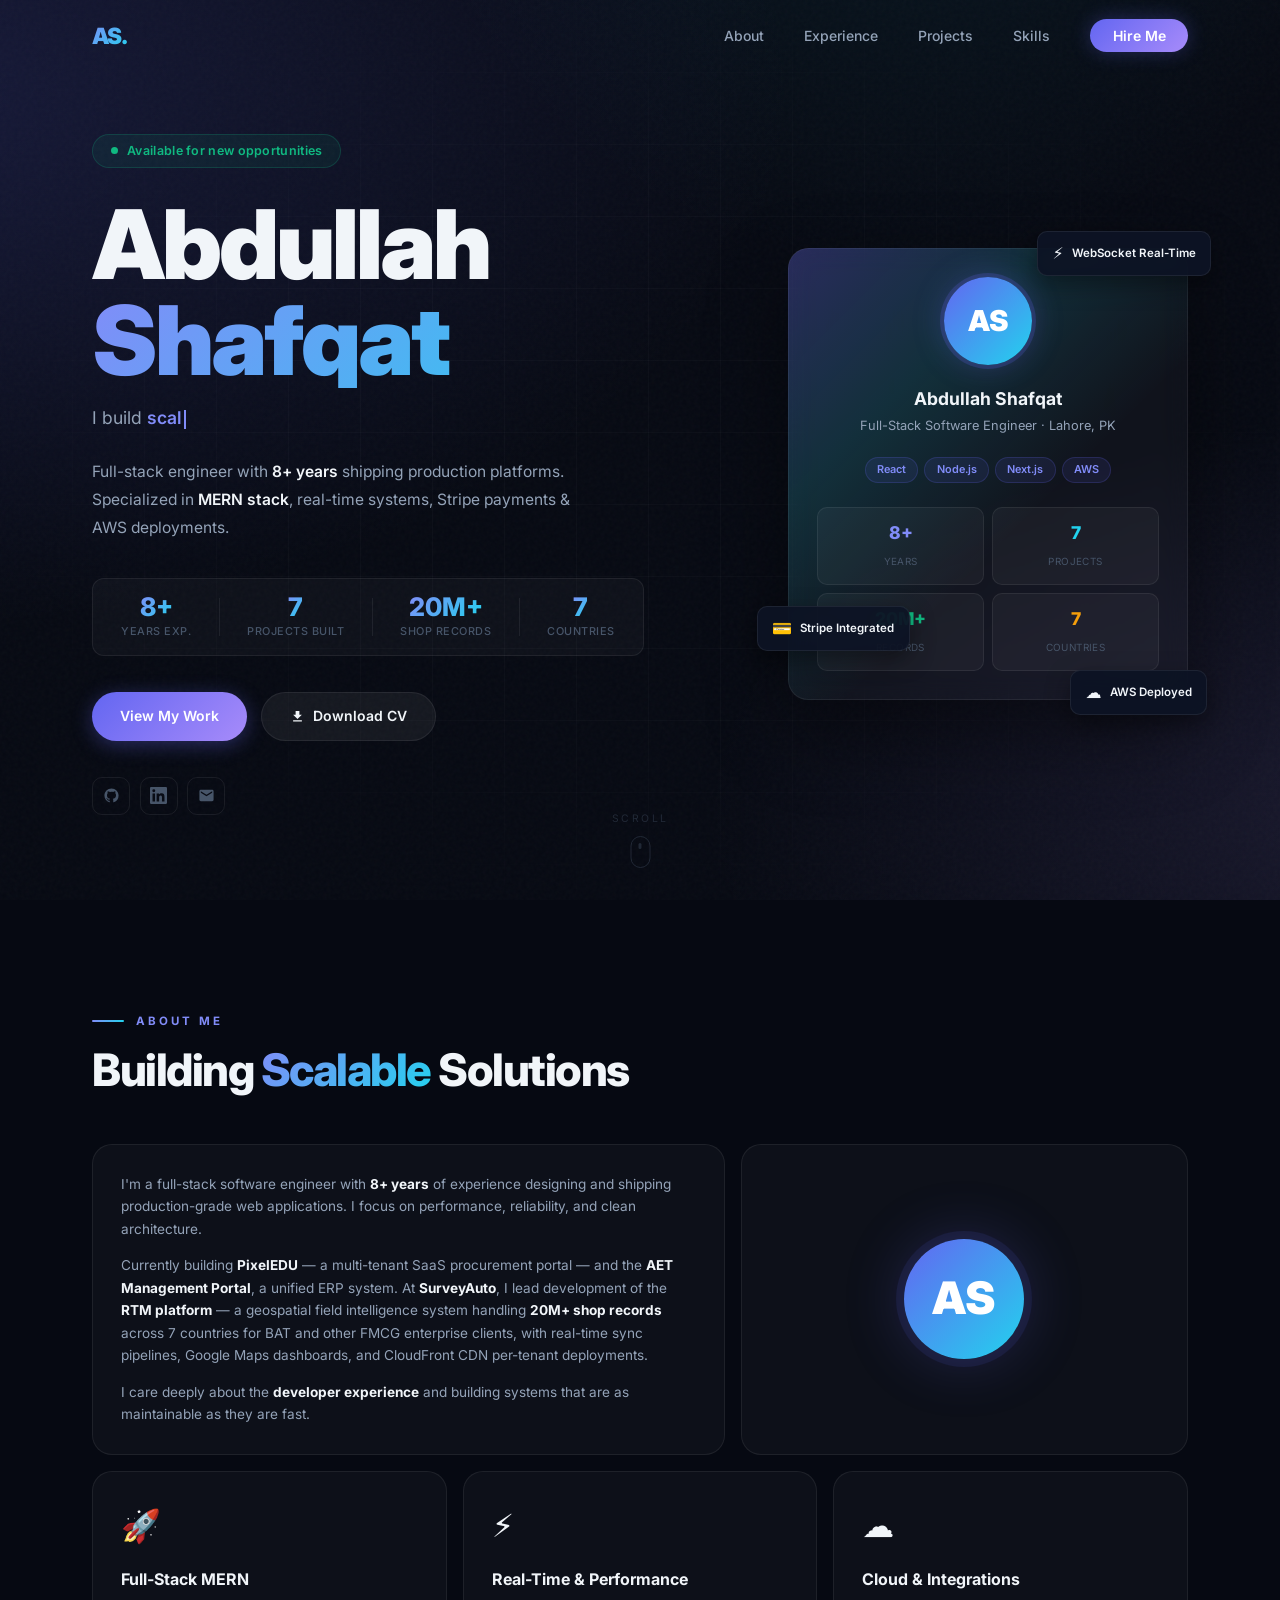
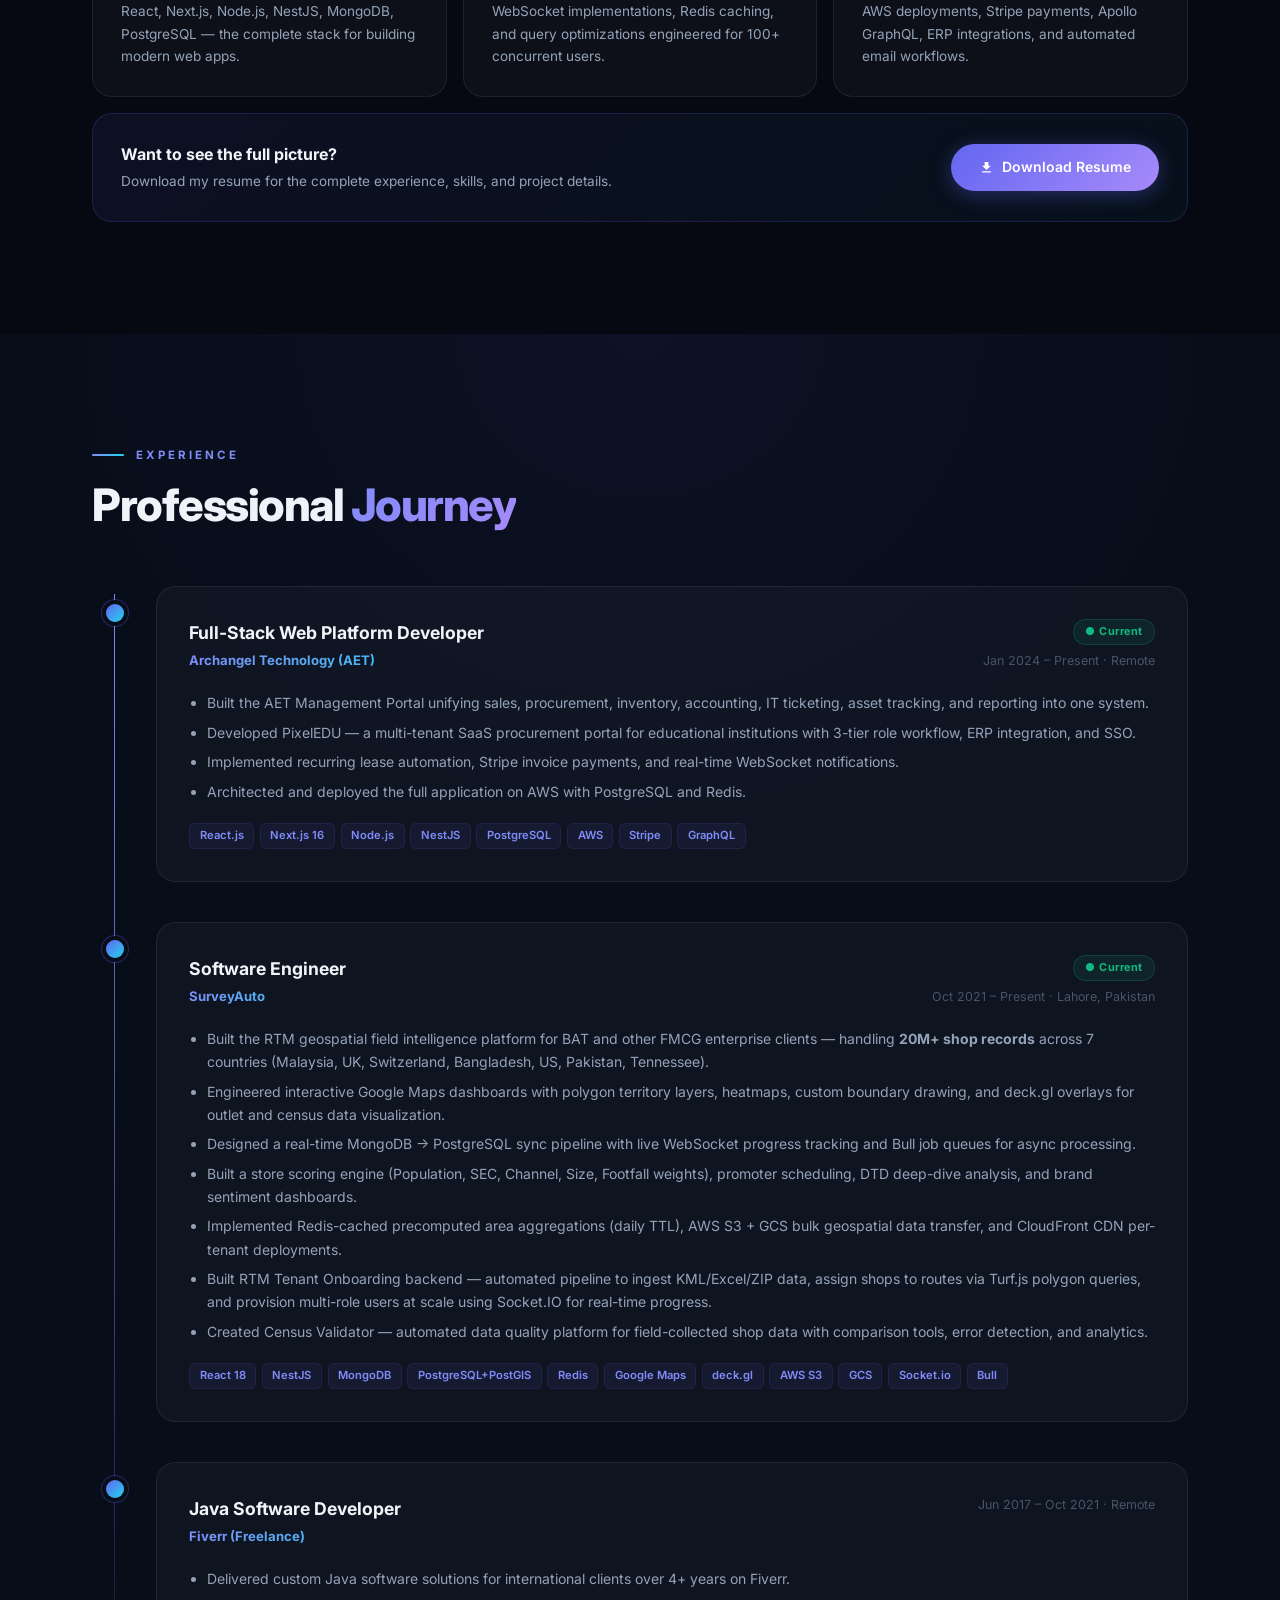
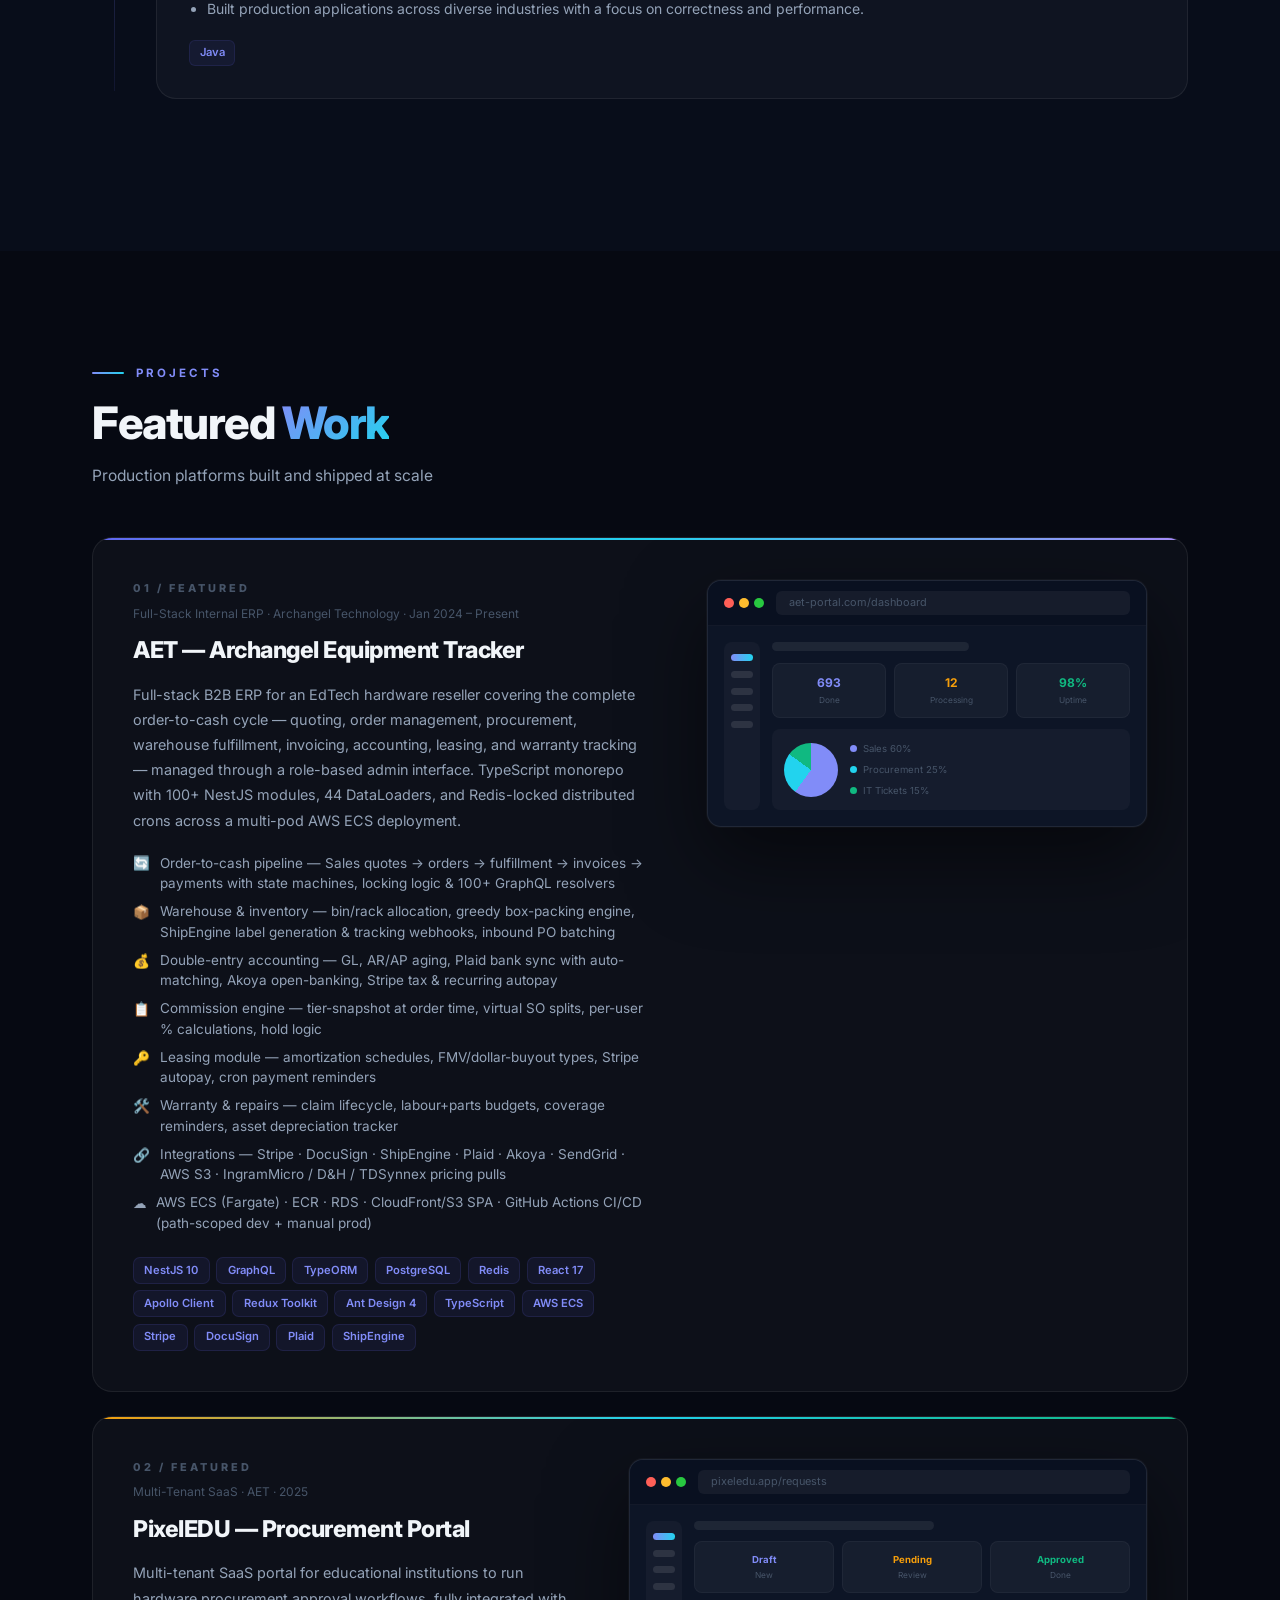
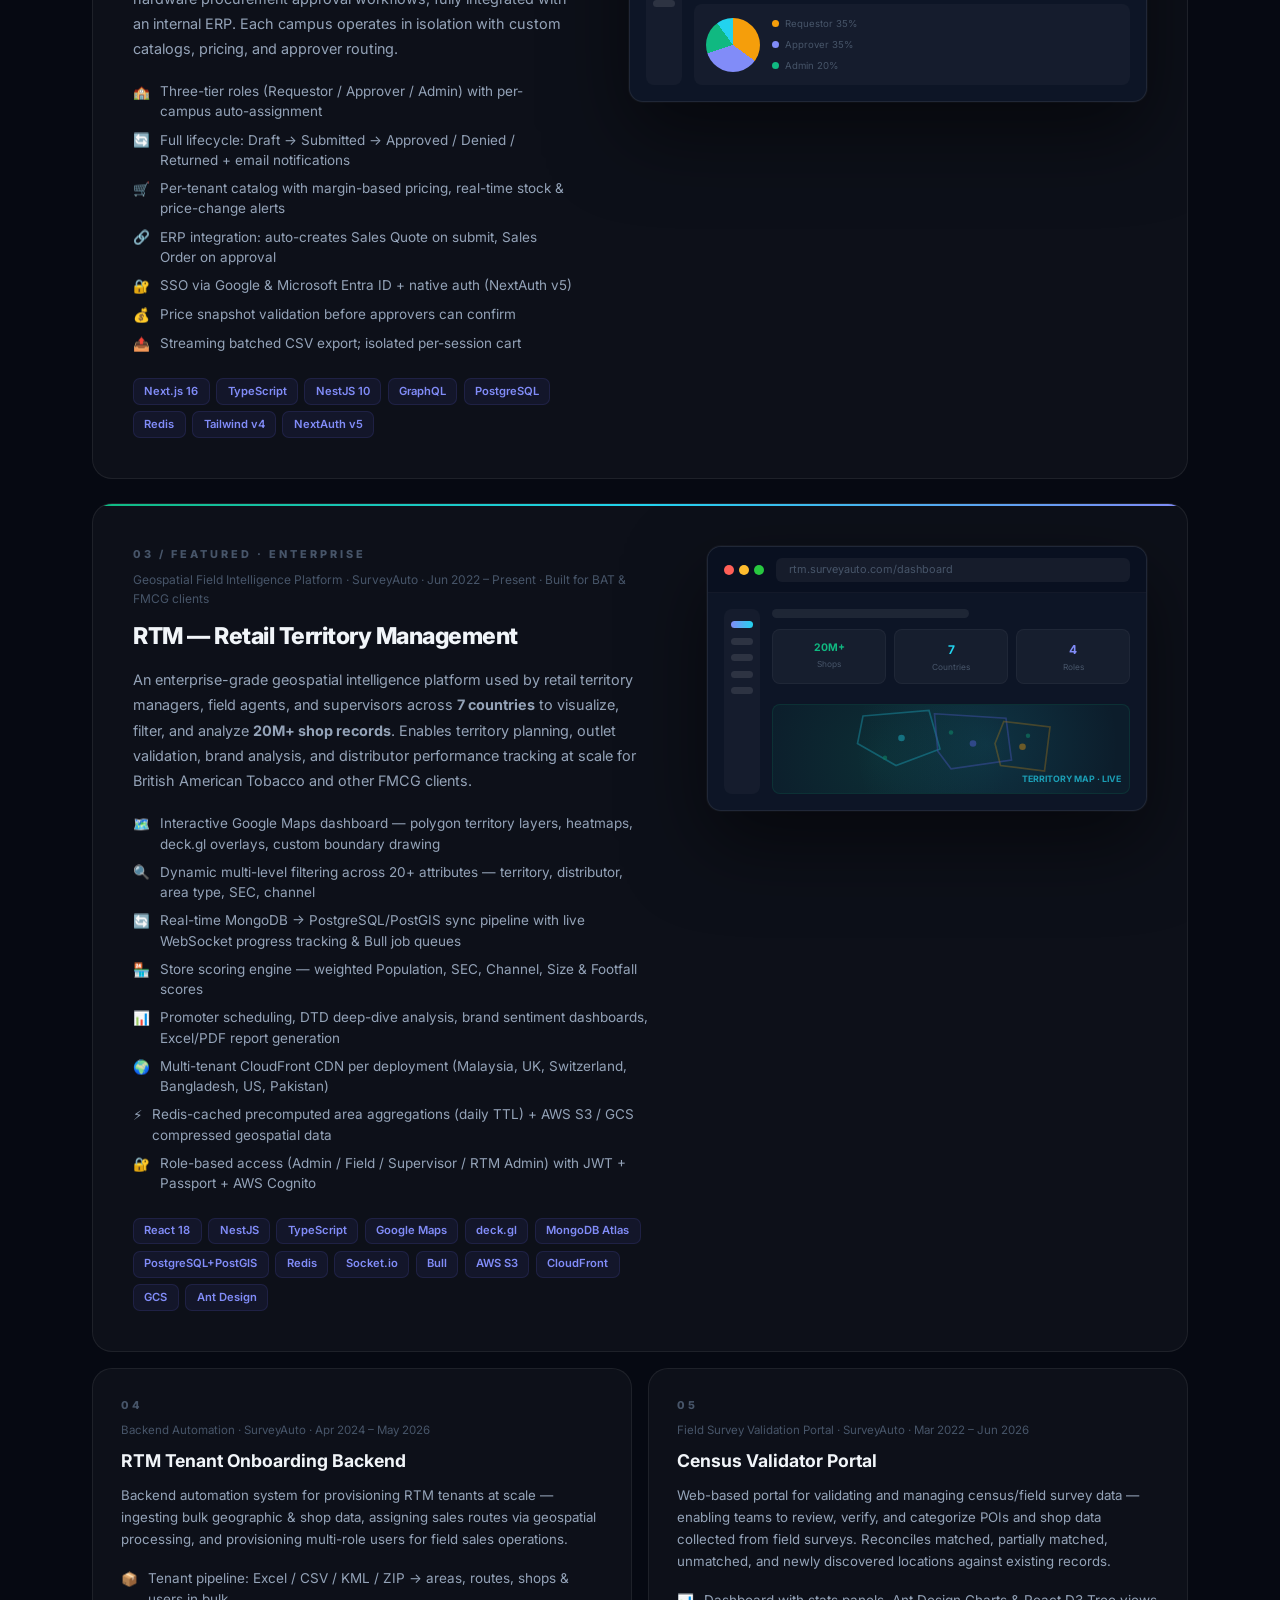
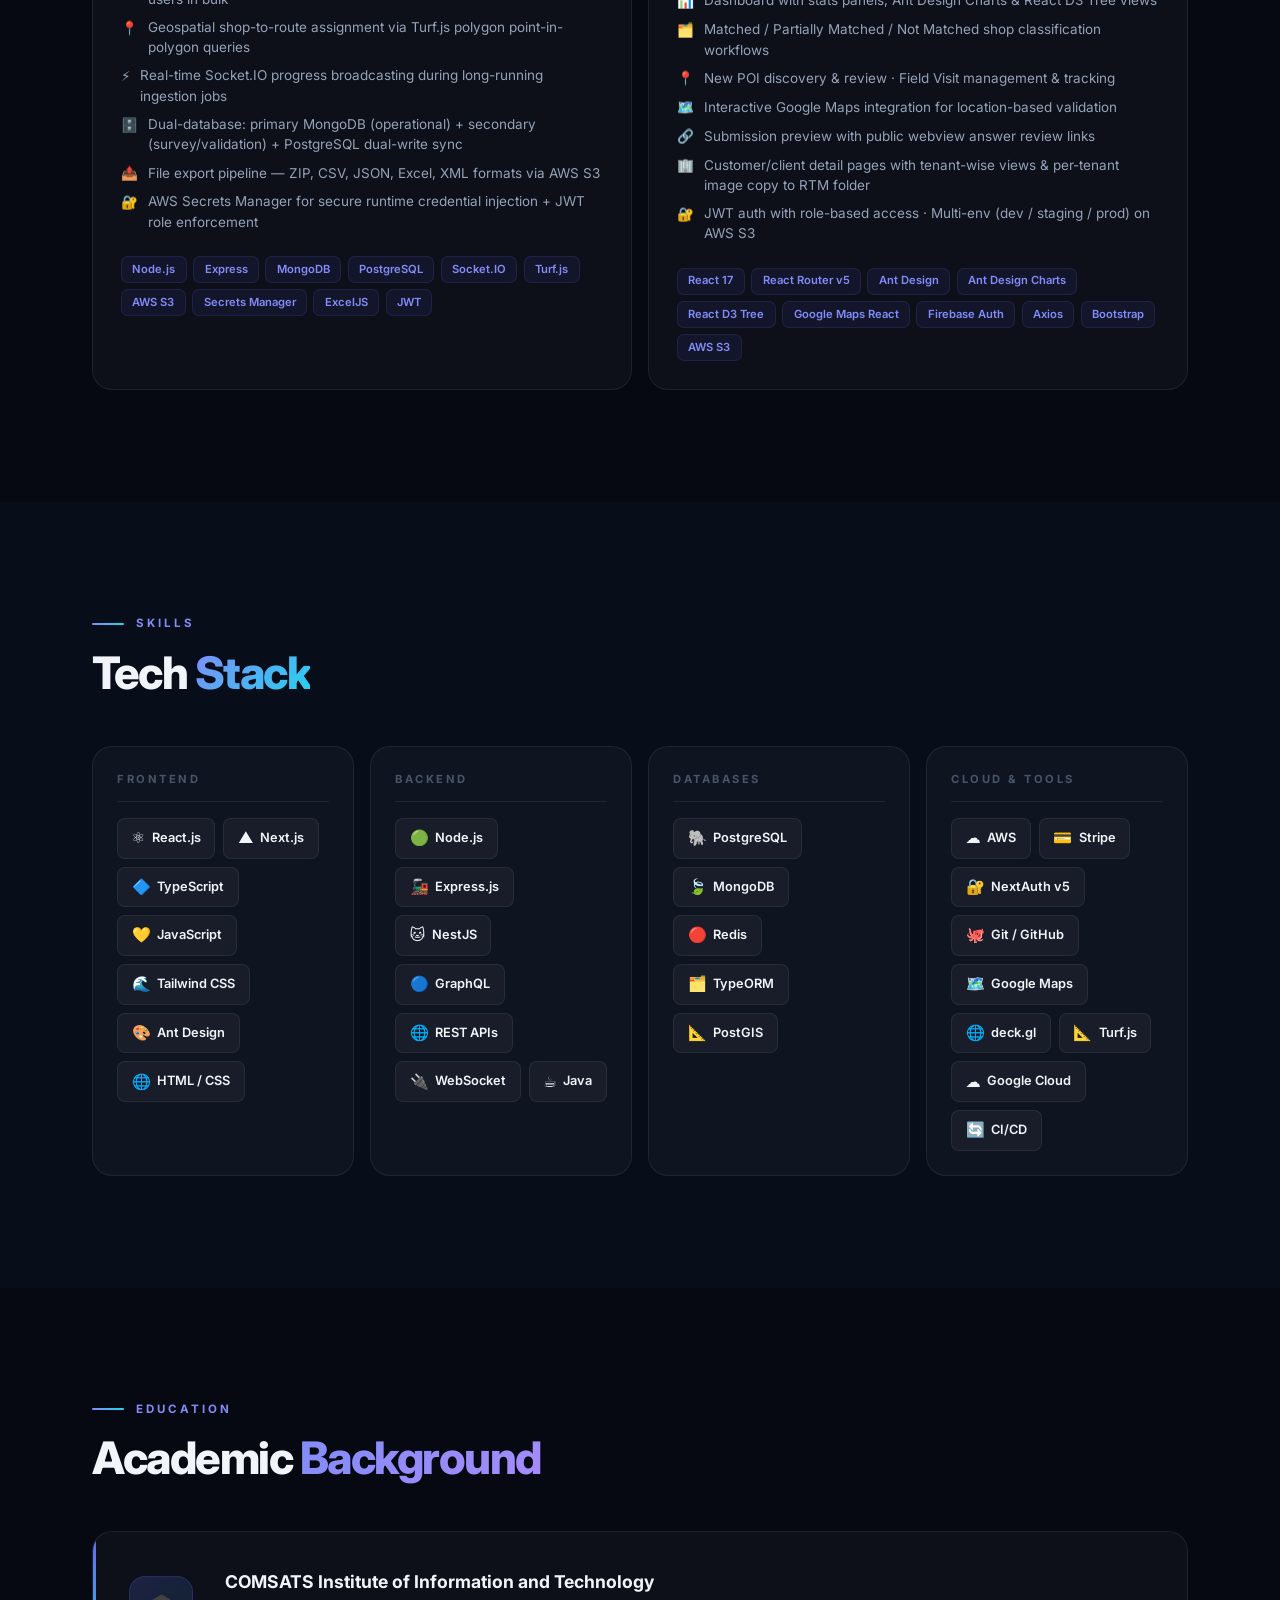
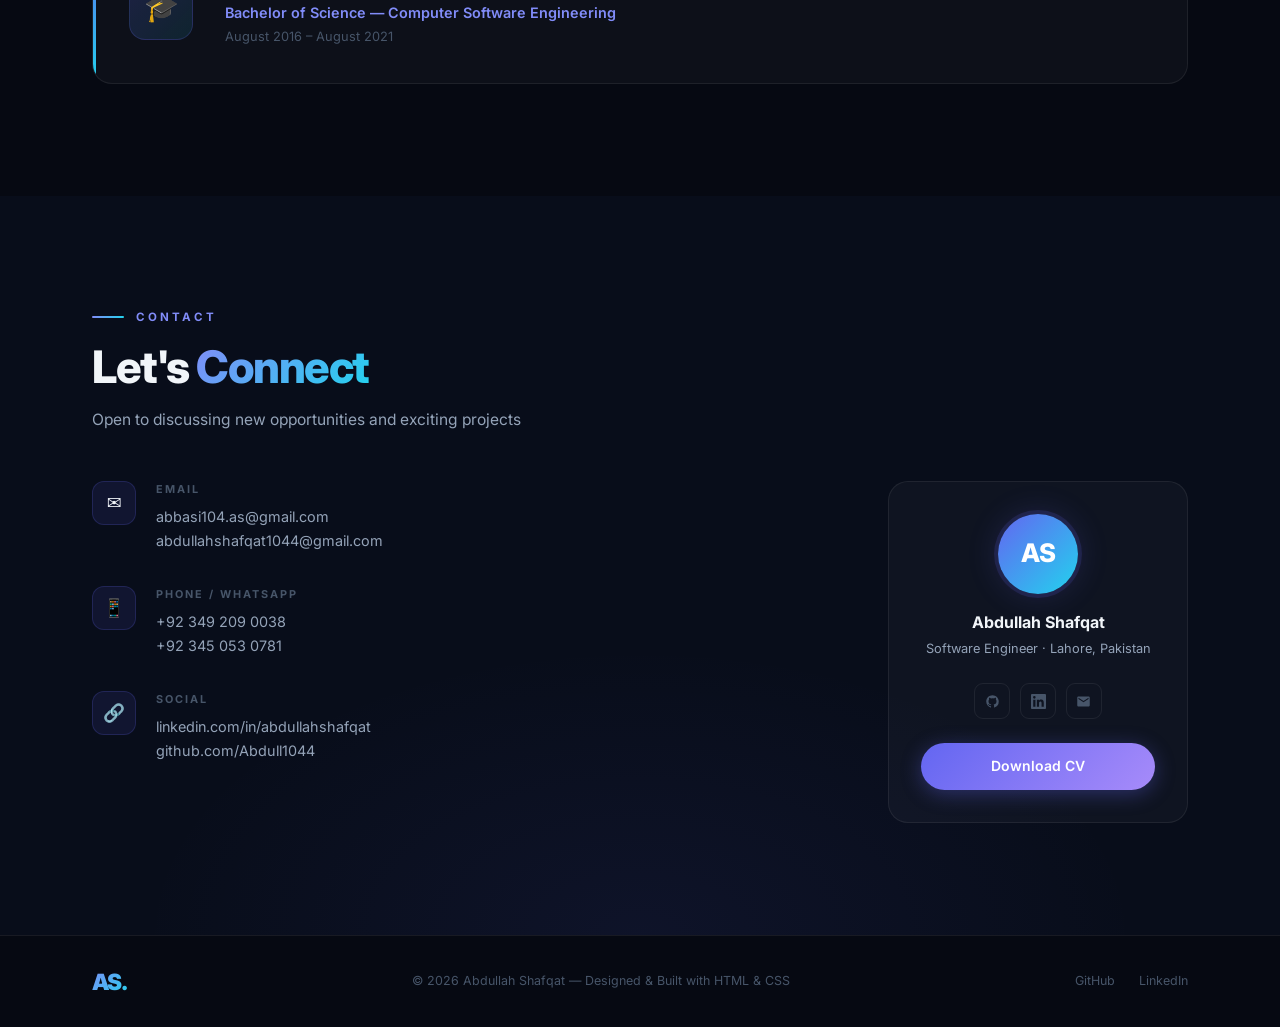
==== index.html @ e900b7b8 "Expand AET project with full ERP details — order-to-cash, warehouse, accounting, leasing, warranty, " ====
<!doctype html>
<html lang="en">
<head>
  <meta charset="utf-8" />
  <meta name="viewport" content="width=device-width,initial-scale=1" />
  <title>Abdullah Shafqat — Software Engineer</title>
  <meta name="description" content="Abdullah Shafqat — Full-Stack Software Engineer. MERN stack, real-time systems, Stripe payments, AWS cloud. 8+ years building production platforms." />
  <link rel="preconnect" href="https://fonts.googleapis.com" />
  <link rel="preconnect" href="https://fonts.gstatic.com" crossorigin />
  <link href="https://fonts.googleapis.com/css2?family=Inter:wght@300;400;500;600;700;800;900&display=swap" rel="stylesheet" />
  <link rel="stylesheet" href="styles.css" />
</head>
<body>

<div id="progress-bar"></div>

<!-- ===== NAVBAR ===== -->
<nav class="navbar" id="navbar">
  <div class="nav-container">
    <a href="#hero" class="nav-brand">AS.</a>
    <ul class="nav-links" id="navLinks">
      <li><a href="#about">About</a></li>
      <li><a href="#experience">Experience</a></li>
      <li><a href="#projects">Projects</a></li>
      <li><a href="#skills">Skills</a></li>
      <li><a href="#contact" class="nav-cta">Hire Me</a></li>
    </ul>
    <button class="hamburger" id="hamburger" aria-label="Toggle menu">
      <span></span><span></span><span></span>
    </button>
  </div>
</nav>

<!-- ===== HERO ===== -->
<section id="hero" class="hero">
  <div class="hero-bg">
    <div class="mesh-gradient"></div>
    <div class="grid-lines"></div>
    <div class="noise-overlay"></div>
  </div>

  <div class="hero-container">
    <div class="hero-text">
      <div class="status-chip">
        <span class="pulse-dot"></span>
        Available for new opportunities
      </div>

      <h1 class="hero-name">
        Abdullah
        <span class="line2 gradient-text">Shafqat</span>
      </h1>

      <p class="hero-typewriter">
        I build&nbsp;<span class="typewriter-text" id="tw"></span><span class="cursor"></span>
      </p>

      <p class="hero-desc">
        Full-stack engineer with <strong>8+ years</strong> shipping production platforms. Specialized in <strong>MERN stack</strong>, real-time systems, Stripe payments &amp; AWS deployments.
      </p>

      <div class="hero-stats">
        <div class="stat">
          <span class="stat-num">8+</span>
          <span class="stat-label">Years Exp.</span>
        </div>
        <div class="stat">
          <span class="stat-num">7</span>
          <span class="stat-label">Projects Built</span>
        </div>
        <div class="stat">
          <span class="stat-num">20M+</span>
          <span class="stat-label">Shop Records</span>
        </div>
        <div class="stat">
          <span class="stat-num">7</span>
          <span class="stat-label">Countries</span>
        </div>
      </div>

      <div class="hero-ctas">
        <a href="#projects" class="btn btn-primary">View My Work</a>
        <a href="resume.html" target="_blank" rel="noopener" class="btn btn-ghost">
          <svg width="15" height="15" viewBox="0 0 24 24" fill="currentColor"><path d="M19 9h-4V3H9v6H5l7 7 7-7zM5 18v2h14v-2H5z"/></svg>
          Download CV
        </a>
      </div>

      <div class="hero-socials">
        <a href="https://github.com/Abdull1044" target="_blank" rel="noopener" aria-label="GitHub">
          <svg viewBox="0 0 24 24" fill="currentColor"><path d="M12 2C6.477 2 2 6.484 2 12.017c0 4.425 2.865 8.18 6.839 9.504.5.092.682-.217.682-.483 0-.237-.008-.868-.013-1.703-2.782.605-3.369-1.343-3.369-1.343-.454-1.158-1.11-1.466-1.11-1.466-.908-.62.069-.608.069-.608 1.003.07 1.531 1.032 1.531 1.032.892 1.53 2.341 1.088 2.91.832.092-.647.35-1.088.636-1.338-2.22-.253-4.555-1.113-4.555-4.951 0-1.093.39-1.988 1.029-2.688-.103-.253-.446-1.272.098-2.65 0 0 .84-.27 2.75 1.026A9.564 9.564 0 0112 6.844c.85.004 1.705.115 2.504.337 1.909-1.296 2.747-1.027 2.747-1.027.546 1.379.202 2.398.1 2.651.64.7 1.028 1.595 1.028 2.688 0 3.848-2.339 4.695-4.566 4.943.359.309.678.92.678 1.855 0 1.338-.012 2.419-.012 2.747 0 .268.18.58.688.482A10.019 10.019 0 0022 12.017C22 6.484 17.522 2 12 2z"/></svg>
        </a>
        <a href="https://linkedin.com/in/abdullahshafqat" target="_blank" rel="noopener" aria-label="LinkedIn">
          <svg viewBox="0 0 24 24" fill="currentColor"><path d="M20.447 20.452h-3.554v-5.569c0-1.328-.027-3.037-1.852-3.037-1.853 0-2.136 1.445-2.136 2.939v5.667H9.351V9h3.414v1.561h.046c.477-.9 1.637-1.85 3.37-1.85 3.601 0 4.267 2.37 4.267 5.455v6.286zM5.337 7.433a2.062 2.062 0 01-2.063-2.065 2.064 2.064 0 112.063 2.065zm1.782 13.019H3.555V9h3.564v11.452zM22.225 0H1.771C.792 0 0 .774 0 1.729v20.542C0 23.227.792 24 1.771 24h20.451C23.2 24 24 23.227 24 22.271V1.729C24 .774 23.2 0 22.222 0h.003z"/></svg>
        </a>
        <a href="mailto:abdullahshafqat1044@gmail.com" aria-label="Email">
          <svg viewBox="0 0 24 24" fill="currentColor"><path d="M20 4H4c-1.1 0-2 .9-2 2v12c0 1.1.9 2 2 2h16c1.1 0 2-.9 2-2V6c0-1.1-.9-2-2-2zm0 4l-8 5-8-5V6l8 5 8-5v2z"/></svg>
        </a>
      </div>
    </div>

    <div class="hero-visual">
      <div class="hero-card">
        <div class="avatar-ring">AS</div>
        <p class="hero-card-name">Abdullah Shafqat</p>
        <p class="hero-card-role">Full-Stack Software Engineer · Lahore, PK</p>
        <div class="hero-card-chips">
          <span>React</span><span>Node.js</span><span>Next.js</span><span>AWS</span>
        </div>
        <div class="hero-card-metrics">
          <div class="metric-pill">
            <span class="m-val indigo">8+</span>
            <span class="m-label">Years</span>
          </div>
          <div class="metric-pill">
            <span class="m-val cyan">7</span>
            <span class="m-label">Projects</span>
          </div>
          <div class="metric-pill">
            <span class="m-val green">20M+</span>
            <span class="m-label">Records</span>
          </div>
          <div class="metric-pill">
            <span class="m-val amber">7</span>
            <span class="m-label">Countries</span>
          </div>
        </div>

        <div class="float-chip fc-1"><span>⚡</span> WebSocket Real-Time</div>
        <div class="float-chip fc-2"><span>💳</span> Stripe Integrated</div>
        <div class="float-chip fc-3"><span>☁️</span> AWS Deployed</div>
      </div>
    </div>
  </div>

  <div class="scroll-cue">
    <span>Scroll</span>
    <div class="scroll-mouse"><div class="scroll-wheel"></div></div>
  </div>
</section>

<!-- ===== ABOUT ===== -->
<section id="about" class="section about-section">
  <div class="container">
    <div class="section-eyebrow">
      <div class="eyebrow-line"></div>
      <span class="eyebrow-text">About Me</span>
    </div>
    <h2 class="section-title">Building <span class="gradient-text">Scalable</span> Solutions</h2>

    <div class="bento-grid">
      <div class="bento-card bc-bio" data-animate>
        <p>I'm a full-stack software engineer with <strong>8+ years</strong> of experience designing and shipping production-grade web applications. I focus on performance, reliability, and clean architecture.</p>
        <p>Currently building <strong>PixelEDU</strong> — a multi-tenant SaaS procurement portal — and the <strong>AET Management Portal</strong>, a unified ERP system. At <strong>SurveyAuto</strong>, I lead development of the <strong>RTM platform</strong> — a geospatial field intelligence system handling <strong>20M+ shop records</strong> across 7 countries for BAT and other FMCG enterprise clients, with real-time sync pipelines, Google Maps dashboards, and CloudFront CDN per-tenant deployments.</p>
        <p>I care deeply about the <strong>developer experience</strong> and building systems that are as maintainable as they are fast.</p>
      </div>

      <div class="bento-card bc-photo" data-animate>
        <div class="photo-placeholder">AS</div>
      </div>

      <div class="bento-card bc-mern" data-animate>
        <span class="bento-icon">🚀</span>
        <h4>Full-Stack MERN</h4>
        <p>React, Next.js, Node.js, NestJS, MongoDB, PostgreSQL — the complete stack for building modern web apps.</p>
      </div>

      <div class="bento-card bc-real" data-animate>
        <span class="bento-icon">⚡</span>
        <h4>Real-Time & Performance</h4>
        <p>WebSocket implementations, Redis caching, and query optimizations engineered for 100+ concurrent users.</p>
      </div>

      <div class="bento-card bc-cloud" data-animate>
        <span class="bento-icon">☁️</span>
        <h4>Cloud & Integrations</h4>
        <p>AWS deployments, Stripe payments, Apollo GraphQL, ERP integrations, and automated email workflows.</p>
      </div>

      <div class="bento-card bc-resume" data-animate>
        <div>
          <h4>Want to see the full picture?</h4>
          <p>Download my resume for the complete experience, skills, and project details.</p>
        </div>
        <a href="resume.html" target="_blank" rel="noopener" class="btn btn-primary">
          <svg width="15" height="15" viewBox="0 0 24 24" fill="currentColor"><path d="M19 9h-4V3H9v6H5l7 7 7-7zM5 18v2h14v-2H5z"/></svg>
          Download Resume
        </a>
      </div>
    </div>
  </div>
</section>

<!-- ===== EXPERIENCE ===== -->
<section id="experience" class="section exp-section">
  <div class="container">
    <div class="section-eyebrow">
      <div class="eyebrow-line"></div>
      <span class="eyebrow-text">Experience</span>
    </div>
    <h2 class="section-title">Professional <span class="gradient-text-warm">Journey</span></h2>

    <div class="timeline">

      <div class="tl-item" data-animate>
        <div class="tl-dot"></div>
        <div class="tl-box">
          <div class="tl-top">
            <div>
              <h3>Full-Stack Web Platform Developer</h3>
              <p class="tl-company">Archangel Technology (AET)</p>
            </div>
            <div class="tl-right">
              <span class="badge-current">● Current</span>
              <span class="tl-date">Jan 2024 – Present · Remote</span>
            </div>
          </div>
          <ul class="tl-bullets">
            <li>Built the AET Management Portal unifying sales, procurement, inventory, accounting, IT ticketing, asset tracking, and reporting into one system.</li>
            <li>Developed PixelEDU — a multi-tenant SaaS procurement portal for educational institutions with 3-tier role workflow, ERP integration, and SSO.</li>
            <li>Implemented recurring lease automation, Stripe invoice payments, and real-time WebSocket notifications.</li>
            <li>Architected and deployed the full application on AWS with PostgreSQL and Redis.</li>
          </ul>
          <div class="tl-pills">
            <span>React.js</span><span>Next.js 16</span><span>Node.js</span><span>NestJS</span><span>PostgreSQL</span><span>AWS</span><span>Stripe</span><span>GraphQL</span>
          </div>
        </div>
      </div>

      <div class="tl-item" data-animate>
        <div class="tl-dot"></div>
        <div class="tl-box">
          <div class="tl-top">
            <div>
              <h3>Software Engineer</h3>
              <p class="tl-company">SurveyAuto</p>
            </div>
            <div class="tl-right">
              <span class="badge-current">● Current</span>
              <span class="tl-date">Oct 2021 – Present · Lahore, Pakistan</span>
            </div>
          </div>
          <ul class="tl-bullets">
            <li>Built the RTM geospatial field intelligence platform for BAT and other FMCG enterprise clients — handling <strong>20M+ shop records</strong> across 7 countries (Malaysia, UK, Switzerland, Bangladesh, US, Pakistan, Tennessee).</li>
            <li>Engineered interactive Google Maps dashboards with polygon territory layers, heatmaps, custom boundary drawing, and deck.gl overlays for outlet and census data visualization.</li>
            <li>Designed a real-time MongoDB → PostgreSQL sync pipeline with live WebSocket progress tracking and Bull job queues for async processing.</li>
            <li>Built a store scoring engine (Population, SEC, Channel, Size, Footfall weights), promoter scheduling, DTD deep-dive analysis, and brand sentiment dashboards.</li>
            <li>Implemented Redis-cached precomputed area aggregations (daily TTL), AWS S3 + GCS bulk geospatial data transfer, and CloudFront CDN per-tenant deployments.</li>
            <li>Built RTM Tenant Onboarding backend — automated pipeline to ingest KML/Excel/ZIP data, assign shops to routes via Turf.js polygon queries, and provision multi-role users at scale using Socket.IO for real-time progress.</li>
            <li>Created Census Validator — automated data quality platform for field-collected shop data with comparison tools, error detection, and analytics.</li>
          </ul>
          <div class="tl-pills">
            <span>React 18</span><span>NestJS</span><span>MongoDB</span><span>PostgreSQL+PostGIS</span><span>Redis</span><span>Google Maps</span><span>deck.gl</span><span>AWS S3</span><span>GCS</span><span>Socket.io</span><span>Bull</span>
          </div>
        </div>
      </div>

      <div class="tl-item" data-animate>
        <div class="tl-dot"></div>
        <div class="tl-box">
          <div class="tl-top">
            <div>
              <h3>Java Software Developer</h3>
              <p class="tl-company">Fiverr (Freelance)</p>
            </div>
            <div class="tl-right">
              <span class="tl-date">Jun 2017 – Oct 2021 · Remote</span>
            </div>
          </div>
          <ul class="tl-bullets">
            <li>Delivered custom Java software solutions for international clients over 4+ years on Fiverr.</li>
            <li>Built production applications across diverse industries with a focus on correctness and performance.</li>
          </ul>
          <div class="tl-pills"><span>Java</span></div>
        </div>
      </div>

    </div>
  </div>
</section>

<!-- ===== PROJECTS ===== -->
<section id="projects" class="section projects-section">
  <div class="container">
    <div class="section-eyebrow">
      <div class="eyebrow-line"></div>
      <span class="eyebrow-text">Projects</span>
    </div>
    <h2 class="section-title">Featured <span class="gradient-text">Work</span></h2>
    <p class="section-sub">Production platforms built and shipped at scale</p>

    <div class="featured-projects">

      <!-- AET Management Portal -->
      <div class="proj-card" data-animate>
        <div class="proj-card-top-accent"></div>
        <div class="proj-inner">
          <div class="proj-info">
            <div class="proj-num">01 / FEATURED</div>
            <div class="proj-label">Full-Stack Internal ERP · Archangel Technology · Jan 2024 – Present</div>
            <h3>AET — Archangel Equipment Tracker</h3>
            <p>Full-stack B2B ERP for an EdTech hardware reseller covering the complete order-to-cash cycle — quoting, order management, procurement, warehouse fulfillment, invoicing, accounting, leasing, and warranty tracking — managed through a role-based admin interface. TypeScript monorepo with 100+ NestJS modules, 44 DataLoaders, and Redis-locked distributed crons across a multi-pod AWS ECS deployment.</p>
            <ul class="proj-feats">
              <li><span class="fi">🔄</span> Order-to-cash pipeline — Sales quotes → orders → fulfillment → invoices → payments with state machines, locking logic &amp; 100+ GraphQL resolvers</li>
              <li><span class="fi">📦</span> Warehouse &amp; inventory — bin/rack allocation, greedy box-packing engine, ShipEngine label generation &amp; tracking webhooks, inbound PO batching</li>
              <li><span class="fi">💰</span> Double-entry accounting — GL, AR/AP aging, Plaid bank sync with auto-matching, Akoya open-banking, Stripe tax &amp; recurring autopay</li>
              <li><span class="fi">📋</span> Commission engine — tier-snapshot at order time, virtual SO splits, per-user % calculations, hold logic</li>
              <li><span class="fi">🔑</span> Leasing module — amortization schedules, FMV/dollar-buyout types, Stripe autopay, cron payment reminders</li>
              <li><span class="fi">🛠️</span> Warranty &amp; repairs — claim lifecycle, labour+parts budgets, coverage reminders, asset depreciation tracker</li>
              <li><span class="fi">🔗</span> Integrations — Stripe · DocuSign · ShipEngine · Plaid · Akoya · SendGrid · AWS S3 · IngramMicro / D&amp;H / TDSynnex pricing pulls</li>
              <li><span class="fi">☁️</span> AWS ECS (Fargate) · ECR · RDS · CloudFront/S3 SPA · GitHub Actions CI/CD (path-scoped dev + manual prod)</li>
            </ul>
            <div class="proj-stack">
              <span>NestJS 10</span><span>GraphQL</span><span>TypeORM</span><span>PostgreSQL</span><span>Redis</span><span>React 17</span><span>Apollo Client</span><span>Redux Toolkit</span><span>Ant Design 4</span><span>TypeScript</span><span>AWS ECS</span><span>Stripe</span><span>DocuSign</span><span>Plaid</span><span>ShipEngine</span>
            </div>
          </div>
          <div class="proj-visual">
            <div class="browser">
              <div class="b-bar">
                <div class="b-dots"><span></span><span></span><span></span></div>
                <div class="b-url">aet-portal.com/dashboard</div>
              </div>
              <div class="b-body">
                <div class="dash">
                  <div class="dash-sidebar">
                    <div class="si active"></div><div class="si"></div><div class="si"></div><div class="si"></div><div class="si"></div>
                  </div>
                  <div class="dash-main">
                    <div class="d-topbar"></div>
                    <div class="d-stats">
                      <div class="d-stat"><div class="d-val i">693</div><div class="d-lbl">Done</div></div>
                      <div class="d-stat"><div class="d-val a">12</div><div class="d-lbl">Processing</div></div>
                      <div class="d-stat"><div class="d-val g">98%</div><div class="d-lbl">Uptime</div></div>
                    </div>
                    <div class="d-chart">
                      <div class="d-pie pie-aet"></div>
                      <div class="d-legend">
                        <div class="d-leg-row"><div class="d-leg-dot" style="background:var(--accent2)"></div><div class="d-leg-text">Sales 60%</div></div>
                        <div class="d-leg-row"><div class="d-leg-dot" style="background:var(--cyan)"></div><div class="d-leg-text">Procurement 25%</div></div>
                        <div class="d-leg-row"><div class="d-leg-dot" style="background:var(--green)"></div><div class="d-leg-text">IT Tickets 15%</div></div>
                      </div>
                    </div>
                  </div>
                </div>
              </div>
            </div>
          </div>
        </div>
      </div>

      <!-- PixelEDU -->
      <div class="proj-card" data-animate>
        <div class="proj-card-top-accent" style="background: linear-gradient(90deg, var(--amber), var(--cyan), var(--green))"></div>
        <div class="proj-inner reverse">
          <div class="proj-visual">
            <div class="browser">
              <div class="b-bar">
                <div class="b-dots"><span></span><span></span><span></span></div>
                <div class="b-url">pixeledu.app/requests</div>
              </div>
              <div class="b-body">
                <div class="dash">
                  <div class="dash-sidebar">
                    <div class="si active"></div><div class="si"></div><div class="si"></div><div class="si"></div><div class="si"></div>
                  </div>
                  <div class="dash-main">
                    <div class="d-topbar"></div>
                    <div class="d-stats">
                      <div class="d-stat"><div class="d-val i" style="font-size:.6rem">Draft</div><div class="d-lbl">New</div></div>
                      <div class="d-stat"><div class="d-val a" style="font-size:.6rem">Pending</div><div class="d-lbl">Review</div></div>
                      <div class="d-stat"><div class="d-val g" style="font-size:.6rem">Approved</div><div class="d-lbl">Done</div></div>
                    </div>
                    <div class="d-chart">
                      <div class="d-pie pie-edu"></div>
                      <div class="d-legend">
                        <div class="d-leg-row"><div class="d-leg-dot" style="background:var(--amber)"></div><div class="d-leg-text">Requestor 35%</div></div>
                        <div class="d-leg-row"><div class="d-leg-dot" style="background:var(--accent2)"></div><div class="d-leg-text">Approver 35%</div></div>
                        <div class="d-leg-row"><div class="d-leg-dot" style="background:var(--green)"></div><div class="d-leg-text">Admin 20%</div></div>
                      </div>
                    </div>
                  </div>
                </div>
              </div>
            </div>
          </div>
          <div class="proj-info">
            <div class="proj-num">02 / FEATURED</div>
            <div class="proj-label">Multi-Tenant SaaS · AET · 2025</div>
            <h3>PixelEDU — Procurement Portal</h3>
            <p>Multi-tenant SaaS portal for educational institutions to run hardware procurement approval workflows, fully integrated with an internal ERP. Each campus operates in isolation with custom catalogs, pricing, and approver routing.</p>
            <ul class="proj-feats">
              <li><span class="fi">🏫</span> Three-tier roles (Requestor / Approver / Admin) with per-campus auto-assignment</li>
              <li><span class="fi">🔄</span> Full lifecycle: Draft → Submitted → Approved / Denied / Returned + email notifications</li>
              <li><span class="fi">🛒</span> Per-tenant catalog with margin-based pricing, real-time stock & price-change alerts</li>
              <li><span class="fi">🔗</span> ERP integration: auto-creates Sales Quote on submit, Sales Order on approval</li>
              <li><span class="fi">🔐</span> SSO via Google & Microsoft Entra ID + native auth (NextAuth v5)</li>
              <li><span class="fi">💰</span> Price snapshot validation before approvers can confirm</li>
              <li><span class="fi">📤</span> Streaming batched CSV export; isolated per-session cart</li>
            </ul>
            <div class="proj-stack">
              <span>Next.js 16</span><span>TypeScript</span><span>NestJS 10</span><span>GraphQL</span><span>PostgreSQL</span><span>Redis</span><span>Tailwind v4</span><span>NextAuth v5</span>
            </div>
          </div>
        </div>
      </div>

    </div>

    <!-- RTM — Full-width featured -->
    <div class="proj-card" data-animate style="margin-top:1.5rem">
      <div class="proj-card-top-accent" style="background:linear-gradient(90deg,var(--green),var(--cyan),var(--accent2))"></div>
      <div class="proj-inner">
        <div class="proj-info">
          <div class="proj-num">03 / FEATURED · ENTERPRISE</div>
          <div class="proj-label">Geospatial Field Intelligence Platform · SurveyAuto · Jun 2022 – Present · Built for BAT &amp; FMCG clients</div>
          <h3>RTM — Retail Territory Management</h3>
          <p>An enterprise-grade geospatial intelligence platform used by retail territory managers, field agents, and supervisors across <strong>7 countries</strong> to visualize, filter, and analyze <strong>20M+ shop records</strong>. Enables territory planning, outlet validation, brand analysis, and distributor performance tracking at scale for British American Tobacco and other FMCG clients.</p>
          <ul class="proj-feats">
            <li><span class="fi">🗺️</span> Interactive Google Maps dashboard — polygon territory layers, heatmaps, deck.gl overlays, custom boundary drawing</li>
            <li><span class="fi">🔍</span> Dynamic multi-level filtering across 20+ attributes — territory, distributor, area type, SEC, channel</li>
            <li><span class="fi">🔄</span> Real-time MongoDB → PostgreSQL/PostGIS sync pipeline with live WebSocket progress tracking &amp; Bull job queues</li>
            <li><span class="fi">🏪</span> Store scoring engine — weighted Population, SEC, Channel, Size &amp; Footfall scores</li>
            <li><span class="fi">📊</span> Promoter scheduling, DTD deep-dive analysis, brand sentiment dashboards, Excel/PDF report generation</li>
            <li><span class="fi">🌍</span> Multi-tenant CloudFront CDN per deployment (Malaysia, UK, Switzerland, Bangladesh, US, Pakistan)</li>
            <li><span class="fi">⚡</span> Redis-cached precomputed area aggregations (daily TTL) + AWS S3 / GCS compressed geospatial data</li>
            <li><span class="fi">🔐</span> Role-based access (Admin / Field / Supervisor / RTM Admin) with JWT + Passport + AWS Cognito</li>
          </ul>
          <div class="proj-stack">
            <span>React 18</span><span>NestJS</span><span>TypeScript</span><span>Google Maps</span><span>deck.gl</span><span>MongoDB Atlas</span><span>PostgreSQL+PostGIS</span><span>Redis</span><span>Socket.io</span><span>Bull</span><span>AWS S3</span><span>CloudFront</span><span>GCS</span><span>Ant Design</span>
          </div>
        </div>
        <div class="proj-visual">
          <div class="browser">
            <div class="b-bar">
              <div class="b-dots"><span></span><span></span><span></span></div>
              <div class="b-url">rtm.surveyauto.com/dashboard</div>
            </div>
            <div class="b-body">
              <div class="dash">
                <div class="dash-sidebar">
                  <div class="si active"></div><div class="si"></div><div class="si"></div><div class="si"></div><div class="si"></div>
                </div>
                <div class="dash-main">
                  <div class="d-topbar"></div>
                  <div class="d-stats">
                    <div class="d-stat"><div class="d-val g" style="font-size:.65rem">20M+</div><div class="d-lbl">Shops</div></div>
                    <div class="d-stat"><div class="d-val c">7</div><div class="d-lbl">Countries</div></div>
                    <div class="d-stat"><div class="d-val i">4</div><div class="d-lbl">Roles</div></div>
                  </div>
                  <!-- Map mock -->
                  <div style="background:rgba(16,185,129,.05);border:1px solid rgba(16,185,129,.12);border-radius:8px;padding:.75rem;margin-top:.5rem;position:relative;overflow:hidden;height:90px">
                    <div style="position:absolute;inset:0;background:radial-gradient(circle at 60% 45%,rgba(34,211,238,.12),transparent 60%),radial-gradient(circle at 30% 60%,rgba(16,185,129,.1),transparent 50%)"></div>
                    <!-- Territory polygons -->
                    <svg viewBox="0 0 200 80" style="width:100%;height:100%;position:absolute;inset:0;opacity:.5">
                      <polygon points="20,10 80,5 90,40 50,55 15,35" fill="none" stroke="rgba(34,211,238,.6)" stroke-width="1.5"/>
                      <polygon points="85,8 150,12 155,50 100,58 88,42" fill="none" stroke="rgba(99,102,241,.6)" stroke-width="1.5"/>
                      <polygon points="148,15 190,20 185,60 145,55 140,35" fill="none" stroke="rgba(245,158,11,.5)" stroke-width="1.5"/>
                      <circle cx="55" cy="30" r="3" fill="rgba(34,211,238,.8)"/>
                      <circle cx="120" cy="35" r="3" fill="rgba(99,102,241,.8)"/>
                      <circle cx="165" cy="38" r="3" fill="rgba(245,158,11,.8)"/>
                      <circle cx="40" cy="48" r="2" fill="rgba(16,185,129,.7)"/>
                      <circle cx="100" cy="25" r="2" fill="rgba(16,185,129,.7)"/>
                      <circle cx="170" cy="28" r="2" fill="rgba(16,185,129,.7)"/>
                    </svg>
                    <div style="position:absolute;bottom:.4rem;right:.5rem;font-size:.55rem;color:rgba(34,211,238,.7);font-weight:700">TERRITORY MAP · LIVE</div>
                  </div>
                </div>
              </div>
            </div>
          </div>
        </div>
      </div>
    </div>

    <!-- RTM Onboarding + Census mini grid -->
    <div class="proj-grid" style="grid-template-columns:1fr 1fr;margin-top:1rem">

      <!-- RTM Tenant Onboarding -->
      <div class="proj-mini" data-animate>
        <div class="proj-num">04</div>
        <div class="proj-label">Backend Automation · SurveyAuto · Apr 2024 – May 2026</div>
        <h3>RTM Tenant Onboarding Backend</h3>
        <p>Backend automation system for provisioning RTM tenants at scale — ingesting bulk geographic &amp; shop data, assigning sales routes via geospatial processing, and provisioning multi-role users for field sales operations.</p>
        <ul class="proj-feats">
          <li><span class="fi">📦</span> Tenant pipeline: Excel / CSV / KML / ZIP → areas, routes, shops &amp; users in bulk</li>
          <li><span class="fi">📍</span> Geospatial shop-to-route assignment via Turf.js polygon point-in-polygon queries</li>
          <li><span class="fi">⚡</span> Real-time Socket.IO progress broadcasting during long-running ingestion jobs</li>
          <li><span class="fi">🗄️</span> Dual-database: primary MongoDB (operational) + secondary (survey/validation) + PostgreSQL dual-write sync</li>
          <li><span class="fi">📤</span> File export pipeline — ZIP, CSV, JSON, Excel, XML formats via AWS S3</li>
          <li><span class="fi">🔐</span> AWS Secrets Manager for secure runtime credential injection + JWT role enforcement</li>
        </ul>
        <div class="proj-stack" style="margin-top:.75rem">
          <span>Node.js</span><span>Express</span><span>MongoDB</span><span>PostgreSQL</span><span>Socket.IO</span><span>Turf.js</span><span>AWS S3</span><span>Secrets Manager</span><span>ExcelJS</span><span>JWT</span>
        </div>
      </div>

      <div class="proj-mini" data-animate>
        <div class="proj-num">05</div>
        <div class="proj-label">Field Survey Validation Portal · SurveyAuto · Mar 2022 – Jun 2026</div>
        <h3>Census Validator Portal</h3>
        <p>Web-based portal for validating and managing census/field survey data — enabling teams to review, verify, and categorize POIs and shop data collected from field surveys. Reconciles matched, partially matched, unmatched, and newly discovered locations against existing records.</p>
        <ul class="proj-feats">
          <li><span class="fi">📊</span> Dashboard with stats panels, Ant Design Charts &amp; React D3 Tree views</li>
          <li><span class="fi">🗂️</span> Matched / Partially Matched / Not Matched shop classification workflows</li>
          <li><span class="fi">📍</span> New POI discovery &amp; review · Field Visit management &amp; tracking</li>
          <li><span class="fi">🗺️</span> Interactive Google Maps integration for location-based validation</li>
          <li><span class="fi">🔗</span> Submission preview with public webview answer review links</li>
          <li><span class="fi">🏢</span> Customer/client detail pages with tenant-wise views &amp; per-tenant image copy to RTM folder</li>
          <li><span class="fi">🔐</span> JWT auth with role-based access · Multi-env (dev / staging / prod) on AWS S3</li>
        </ul>
        <div class="proj-stack" style="margin-top:.75rem">
          <span>React 17</span><span>React Router v5</span><span>Ant Design</span><span>Ant Design Charts</span><span>React D3 Tree</span><span>Google Maps React</span><span>Firebase Auth</span><span>Axios</span><span>Bootstrap</span><span>AWS S3</span>
        </div>
      </div>
    </div>
  </div>
</section>

<!-- ===== SKILLS ===== -->
<section id="skills" class="section skills-section">
  <div class="container">
    <div class="section-eyebrow">
      <div class="eyebrow-line"></div>
      <span class="eyebrow-text">Skills</span>
    </div>
    <h2 class="section-title">Tech <span class="gradient-text">Stack</span></h2>

    <div class="skills-bento">
      <div class="skill-group" data-animate>
        <h4>Frontend</h4>
        <div class="skill-chips-wrap">
          <div class="s-chip"><span class="ci">⚛️</span> React.js</div>
          <div class="s-chip"><span class="ci">▲</span> Next.js</div>
          <div class="s-chip"><span class="ci">🔷</span> TypeScript</div>
          <div class="s-chip"><span class="ci">💛</span> JavaScript</div>
          <div class="s-chip"><span class="ci">🌊</span> Tailwind CSS</div>
          <div class="s-chip"><span class="ci">🎨</span> Ant Design</div>
          <div class="s-chip"><span class="ci">🌐</span> HTML / CSS</div>
        </div>
      </div>
      <div class="skill-group" data-animate>
        <h4>Backend</h4>
        <div class="skill-chips-wrap">
          <div class="s-chip"><span class="ci">🟢</span> Node.js</div>
          <div class="s-chip"><span class="ci">🚂</span> Express.js</div>
          <div class="s-chip"><span class="ci">🐱</span> NestJS</div>
          <div class="s-chip"><span class="ci">🔵</span> GraphQL</div>
          <div class="s-chip"><span class="ci">🌐</span> REST APIs</div>
          <div class="s-chip"><span class="ci">🔌</span> WebSocket</div>
          <div class="s-chip"><span class="ci">☕</span> Java</div>
        </div>
      </div>
      <div class="skill-group" data-animate>
        <h4>Databases</h4>
        <div class="skill-chips-wrap">
          <div class="s-chip"><span class="ci">🐘</span> PostgreSQL</div>
          <div class="s-chip"><span class="ci">🍃</span> MongoDB</div>
          <div class="s-chip"><span class="ci">🔴</span> Redis</div>
          <div class="s-chip"><span class="ci">🗂️</span> TypeORM</div>
          <div class="s-chip"><span class="ci">📐</span> PostGIS</div>
        </div>
      </div>
      <div class="skill-group" data-animate>
        <h4>Cloud & Tools</h4>
        <div class="skill-chips-wrap">
          <div class="s-chip"><span class="ci">☁️</span> AWS</div>
          <div class="s-chip"><span class="ci">💳</span> Stripe</div>
          <div class="s-chip"><span class="ci">🔐</span> NextAuth v5</div>
          <div class="s-chip"><span class="ci">🐙</span> Git / GitHub</div>
          <div class="s-chip"><span class="ci">🗺️</span> Google Maps</div>
          <div class="s-chip"><span class="ci">🌐</span> deck.gl</div>
          <div class="s-chip"><span class="ci">📐</span> Turf.js</div>
          <div class="s-chip"><span class="ci">☁️</span> Google Cloud</div>
          <div class="s-chip"><span class="ci">🔄</span> CI/CD</div>
        </div>
      </div>
    </div>
  </div>
</section>

<!-- ===== EDUCATION ===== -->
<section class="section edu-section">
  <div class="container">
    <div class="section-eyebrow">
      <div class="eyebrow-line"></div>
      <span class="eyebrow-text">Education</span>
    </div>
    <h2 class="section-title">Academic <span class="gradient-text-warm">Background</span></h2>
    <div class="edu-card" data-animate>
      <div class="edu-icon-wrap">🎓</div>
      <div>
        <h3>COMSATS Institute of Information and Technology</h3>
        <p class="edu-deg">Bachelor of Science — Computer Software Engineering</p>
        <p class="edu-date">August 2016 – August 2021</p>
      </div>
    </div>
  </div>
</section>

<!-- ===== CONTACT ===== -->
<section id="contact" class="section contact-section">
  <div class="container">
    <div class="section-eyebrow">
      <div class="eyebrow-line"></div>
      <span class="eyebrow-text">Contact</span>
    </div>
    <h2 class="section-title">Let's <span class="gradient-text">Connect</span></h2>
    <p class="section-sub">Open to discussing new opportunities and exciting projects</p>

    <div class="contact-grid">
      <div class="contact-items">
        <div class="c-item">
          <div class="c-icon-wrap">✉️</div>
          <div>
            <p class="c-label">Email</p>
            <a href="mailto:abbasi104.as@gmail.com">abbasi104.as@gmail.com</a>
            <a href="mailto:abdullahshafqat1044@gmail.com">abdullahshafqat1044@gmail.com</a>
          </div>
        </div>
        <div class="c-item">
          <div class="c-icon-wrap">📱</div>
          <div>
            <p class="c-label">Phone / WhatsApp</p>
            <a href="tel:+923492090038">+92 349 209 0038</a>
            <a href="tel:+923450530781">+92 345 053 0781</a>
          </div>
        </div>
        <div class="c-item">
          <div class="c-icon-wrap">🔗</div>
          <div>
            <p class="c-label">Social</p>
            <a href="https://linkedin.com/in/abdullahshafqat" target="_blank" rel="noopener">linkedin.com/in/abdullahshafqat</a>
            <a href="https://github.com/Abdull1044" target="_blank" rel="noopener">github.com/Abdull1044</a>
          </div>
        </div>
      </div>

      <div class="contact-profile-card">
        <div class="cp-avatar">AS</div>
        <h3>Abdullah Shafqat</h3>
        <p>Software Engineer · Lahore, Pakistan</p>
        <div class="cp-socials">
          <a href="https://github.com/Abdull1044" target="_blank" rel="noopener" aria-label="GitHub">
            <svg viewBox="0 0 24 24" fill="currentColor"><path d="M12 2C6.477 2 2 6.484 2 12.017c0 4.425 2.865 8.18 6.839 9.504.5.092.682-.217.682-.483 0-.237-.008-.868-.013-1.703-2.782.605-3.369-1.343-3.369-1.343-.454-1.158-1.11-1.466-1.11-1.466-.908-.62.069-.608.069-.608 1.003.07 1.531 1.032 1.531 1.032.892 1.53 2.341 1.088 2.91.832.092-.647.35-1.088.636-1.338-2.22-.253-4.555-1.113-4.555-4.951 0-1.093.39-1.988 1.029-2.688-.103-.253-.446-1.272.098-2.65 0 0 .84-.27 2.75 1.026A9.564 9.564 0 0112 6.844c.85.004 1.705.115 2.504.337 1.909-1.296 2.747-1.027 2.747-1.027.546 1.379.202 2.398.1 2.651.64.7 1.028 1.595 1.028 2.688 0 3.848-2.339 4.695-4.566 4.943.359.309.678.92.678 1.855 0 1.338-.012 2.419-.012 2.747 0 .268.18.58.688.482A10.019 10.019 0 0022 12.017C22 6.484 17.522 2 12 2z"/></svg>
          </a>
          <a href="https://linkedin.com/in/abdullahshafqat" target="_blank" rel="noopener" aria-label="LinkedIn">
            <svg viewBox="0 0 24 24" fill="currentColor"><path d="M20.447 20.452h-3.554v-5.569c0-1.328-.027-3.037-1.852-3.037-1.853 0-2.136 1.445-2.136 2.939v5.667H9.351V9h3.414v1.561h.046c.477-.9 1.637-1.85 3.37-1.85 3.601 0 4.267 2.37 4.267 5.455v6.286zM5.337 7.433a2.062 2.062 0 01-2.063-2.065 2.064 2.064 0 112.063 2.065zm1.782 13.019H3.555V9h3.564v11.452zM22.225 0H1.771C.792 0 0 .774 0 1.729v20.542C0 23.227.792 24 1.771 24h20.451C23.2 24 24 23.227 24 22.271V1.729C24 .774 23.2 0 22.222 0h.003z"/></svg>
          </a>
          <a href="mailto:abdullahshafqat1044@gmail.com" aria-label="Email">
            <svg viewBox="0 0 24 24" fill="currentColor"><path d="M20 4H4c-1.1 0-2 .9-2 2v12c0 1.1.9 2 2 2h16c1.1 0 2-.9 2-2V6c0-1.1-.9-2-2-2zm0 4l-8 5-8-5V6l8 5 8-5v2z"/></svg>
          </a>
        </div>
        <a href="resume.html" target="_blank" rel="noopener" class="btn btn-primary" style="width:100%;justify-content:center">Download CV</a>
      </div>
    </div>
  </div>
</section>

<!-- ===== FOOTER ===== -->
<footer class="footer">
  <div class="container footer-inner">
    <span class="nav-brand">AS.</span>
    <small>© <span id="year"></span> Abdullah Shafqat — Designed &amp; Built with HTML &amp; CSS</small>
    <div class="footer-right">
      <a href="https://github.com/Abdull1044" target="_blank" rel="noopener">GitHub</a>
      <a href="https://linkedin.com/in/abdullahshafqat" target="_blank" rel="noopener">LinkedIn</a>
    </div>
  </div>
</footer>

<script>
  // Year
  document.getElementById('year').textContent = new Date().getFullYear();

  // Progress bar
  const bar = document.getElementById('progress-bar');
  window.addEventListener('scroll', () => {
    const s = document.documentElement.scrollTop;
    const h = document.documentElement.scrollHeight - window.innerHeight;
    bar.style.width = (s / h * 100) + '%';
  });

  // Navbar scroll
  const navbar = document.getElementById('navbar');
  window.addEventListener('scroll', () => navbar.classList.toggle('scrolled', window.scrollY > 60));

  // Mobile menu
  const hamburger = document.getElementById('hamburger');
  const navLinks = document.getElementById('navLinks');
  hamburger.addEventListener('click', () => {
    navLinks.classList.toggle('open');
    hamburger.classList.toggle('active');
  });
  navLinks.querySelectorAll('a').forEach(a => a.addEventListener('click', () => {
    navLinks.classList.remove('open');
    hamburger.classList.remove('active');
  }));

  // Intersection observer for animate-in
  const io = new IntersectionObserver(entries => {
    entries.forEach(e => { if (e.isIntersecting) e.target.classList.add('visible'); });
  }, { threshold: 0.08 });
  document.querySelectorAll('[data-animate], .tl-item, .proj-card, .proj-mini, .edu-card').forEach(el => io.observe(el));

  // Typewriter
  const words = [
    'scalable web platforms.',
    'real-time systems.',
    'payment integrations.',
    'cloud-deployed APIs.',
    'multi-tenant SaaS apps.',
  ];
  let wi = 0, ci = 0, deleting = false;
  const tw = document.getElementById('tw');
  function type() {
    const word = words[wi];
    if (!deleting) {
      tw.textContent = word.slice(0, ++ci);
      if (ci === word.length) { deleting = true; setTimeout(type, 1800); return; }
    } else {
      tw.textContent = word.slice(0, --ci);
      if (ci === 0) { deleting = false; wi = (wi + 1) % words.length; }
    }
    setTimeout(type, deleting ? 40 : 65);
  }
  type();

  // Bento card mouse gradient
  document.querySelectorAll('.bento-card').forEach(card => {
    card.addEventListener('mousemove', e => {
      const r = card.getBoundingClientRect();
      card.style.setProperty('--mx', ((e.clientX - r.left) / r.width * 100) + '%');
      card.style.setProperty('--my', ((e.clientY - r.top) / r.height * 100) + '%');
    });
  });
</script>
</body>
</html>
---- styles.css ----
/* ===== RESET & BASE ===== */
*, *::before, *::after { box-sizing: border-box; margin: 0; padding: 0; }

:root {
  --bg: #060912;
  --bg2: #080d1a;
  --card: rgba(255,255,255,0.04);
  --card-solid: #0d1424;
  --border: rgba(255,255,255,0.07);
  --border-hover: rgba(99,102,241,0.45);
  --accent: #6366f1;
  --accent2: #818cf8;
  --accent3: #a78bfa;
  --cyan: #22d3ee;
  --green: #10b981;
  --amber: #f59e0b;
  --text: #f1f5f9;
  --muted: #94a3b8;
  --muted2: #475569;
  --max: 1160px;
  --radius: 20px;
  --radius-sm: 12px;
  font-family: 'Inter', system-ui, -apple-system, sans-serif;
}

html { scroll-behavior: smooth; }
body {
  background: var(--bg);
  color: var(--text);
  line-height: 1.6;
  -webkit-font-smoothing: antialiased;
  overflow-x: hidden;
}
a { color: inherit; text-decoration: none; }
ul { list-style: none; }
strong { font-weight: 700; }

/* ===== PROGRESS BAR ===== */
#progress-bar {
  position: fixed; top: 0; left: 0; height: 2px; z-index: 200;
  background: linear-gradient(90deg, var(--accent), var(--cyan));
  width: 0%; transition: width .1s linear;
}

/* ===== GRADIENT TEXT ===== */
.gradient-text {
  background: linear-gradient(135deg, var(--accent2) 0%, var(--cyan) 100%);
  -webkit-background-clip: text; -webkit-text-fill-color: transparent; background-clip: text;
}
.gradient-text-warm {
  background: linear-gradient(135deg, var(--accent2) 0%, var(--accent3) 100%);
  -webkit-background-clip: text; -webkit-text-fill-color: transparent; background-clip: text;
}

/* ===== NAVBAR ===== */
.navbar {
  position: fixed; top: 0; left: 0; right: 0; z-index: 100;
  padding: 1.1rem 0; transition: all .3s;
}
.navbar.scrolled {
  background: rgba(6,9,18,0.85);
  backdrop-filter: blur(20px) saturate(180%);
  border-bottom: 1px solid var(--border);
}
.nav-container {
  max-width: var(--max); margin: 0 auto; padding: 0 2rem;
  display: flex; align-items: center; justify-content: space-between;
}
.nav-brand {
  font-size: 1.4rem; font-weight: 900; letter-spacing: -1px;
  background: linear-gradient(135deg, var(--accent2), var(--cyan));
  -webkit-background-clip: text; -webkit-text-fill-color: transparent; background-clip: text;
}
.nav-links { display: flex; align-items: center; gap: 2.5rem; }
.nav-links li a {
  color: var(--muted); font-weight: 500; font-size: .875rem;
  transition: color .2s; position: relative; padding-bottom: 2px;
}
.nav-links li a::after {
  content: ''; position: absolute; left: 0; bottom: -2px; width: 0; height: 1.5px;
  background: linear-gradient(90deg, var(--accent2), var(--cyan));
  transition: width .25s ease;
}
.nav-links li a:hover { color: var(--text); }
.nav-links li a:hover::after { width: 100%; }
.nav-cta {
  background: linear-gradient(135deg, var(--accent), var(--accent3)) !important;
  color: #fff !important; padding: .5rem 1.4rem !important;
  border-radius: 50px; font-weight: 600 !important;
  box-shadow: 0 0 20px rgba(99,102,241,.3);
}
.nav-cta::after { display: none !important; }
.hamburger {
  display: none; flex-direction: column; gap: 5px; cursor: pointer;
  background: none; border: none; padding: 4px;
}
.hamburger span {
  display: block; width: 22px; height: 2px;
  background: var(--muted); border-radius: 2px; transition: .3s;
}
.hamburger.active span:nth-child(1) { transform: rotate(45deg) translate(5px,5px); }
.hamburger.active span:nth-child(2) { opacity: 0; }
.hamburger.active span:nth-child(3) { transform: rotate(-45deg) translate(5px,-5px); }

/* ===== HERO ===== */
.hero {
  min-height: 100vh; position: relative;
  display: flex; align-items: center; overflow: hidden;
}

/* Mesh gradient background */
.hero-bg { position: absolute; inset: 0; overflow: hidden; }
.mesh-gradient {
  position: absolute; inset: -50%;
  background:
    radial-gradient(ellipse 60% 50% at 20% 30%, rgba(99,102,241,.18) 0%, transparent 60%),
    radial-gradient(ellipse 50% 40% at 80% 70%, rgba(167,139,250,.12) 0%, transparent 55%),
    radial-gradient(ellipse 40% 60% at 60% 10%, rgba(34,211,238,.08) 0%, transparent 50%);
  animation: meshShift 12s ease-in-out infinite alternate;
}
@keyframes meshShift {
  0% { transform: translate(0,0) scale(1); }
  100% { transform: translate(2%,3%) scale(1.04); }
}
.grid-lines {
  position: absolute; inset: 0;
  background-image:
    linear-gradient(rgba(255,255,255,.025) 1px, transparent 1px),
    linear-gradient(90deg, rgba(255,255,255,.025) 1px, transparent 1px);
  background-size: 72px 72px;
  mask-image: radial-gradient(ellipse at center, black 40%, transparent 80%);
}
.noise-overlay {
  position: absolute; inset: 0; opacity: .03;
  background-image: url("data:image/svg+xml,%3Csvg viewBox='0 0 256 256' xmlns='http://www.w3.org/2000/svg'%3E%3Cfilter id='n'%3E%3CfeTurbulence type='fractalNoise' baseFrequency='0.9' numOctaves='4' stitchTiles='stitch'/%3E%3C/filter%3E%3Crect width='100%25' height='100%25' filter='url(%23n)'/%3E%3C/svg%3E");
}

.hero-container {
  position: relative; max-width: var(--max); margin: 0 auto;
  padding: 8rem 2rem 5rem;
  display: grid; grid-template-columns: 1fr 400px; gap: 5rem;
  align-items: center; width: 100%;
}

/* Status chip */
.status-chip {
  display: inline-flex; align-items: center; gap: .6rem;
  background: rgba(16,185,129,.08); border: 1px solid rgba(16,185,129,.2);
  color: var(--green); padding: .4rem 1.1rem; border-radius: 50px;
  font-size: .78rem; font-weight: 600; margin-bottom: 1.75rem;
  letter-spacing: .3px;
}
.pulse-dot {
  width: 7px; height: 7px; border-radius: 50%; background: var(--green);
  box-shadow: 0 0 0 0 rgba(16,185,129,.5);
  animation: pulseDot 2s infinite;
}
@keyframes pulseDot {
  0% { box-shadow: 0 0 0 0 rgba(16,185,129,.5); }
  70% { box-shadow: 0 0 0 8px rgba(16,185,129,0); }
  100% { box-shadow: 0 0 0 0 rgba(16,185,129,0); }
}

.hero-name {
  font-size: clamp(3.5rem,7.5vw,6rem); font-weight: 900;
  line-height: 1; letter-spacing: -3px; margin-bottom: 1rem;
}
.hero-name .line2 { display: block; }

.hero-typewriter {
  font-size: 1.1rem; color: var(--muted); font-weight: 400;
  margin-bottom: 1.5rem; min-height: 1.7em;
}
.typewriter-text { color: var(--accent2); font-weight: 600; }
.cursor { display: inline-block; width: 2px; height: 1.1em; background: var(--accent2); margin-left: 2px; vertical-align: middle; animation: blink .8s infinite; }
@keyframes blink { 0%,100% { opacity: 1; } 50% { opacity: 0; } }

.hero-desc {
  color: var(--muted); max-width: 480px; font-size: .975rem;
  line-height: 1.8; margin-bottom: 2.25rem;
}
.hero-desc strong { color: var(--text); font-weight: 600; }

/* Stats row */
.hero-stats {
  display: flex; align-items: center; gap: 0; margin-bottom: 2.25rem;
  background: rgba(255,255,255,.03); border: 1px solid var(--border);
  border-radius: var(--radius-sm); overflow: hidden; width: fit-content;
}
.stat {
  display: flex; flex-direction: column; align-items: center;
  padding: .9rem 1.75rem; position: relative;
}
.stat + .stat::before {
  content: ''; position: absolute; left: 0; top: 25%; bottom: 25%;
  width: 1px; background: var(--border);
}
.stat-num {
  font-size: 1.6rem; font-weight: 800; line-height: 1;
  background: linear-gradient(135deg, var(--accent2), var(--cyan));
  -webkit-background-clip: text; -webkit-text-fill-color: transparent; background-clip: text;
}
.stat-label { font-size: .68rem; color: var(--muted2); font-weight: 500; margin-top: .25rem; text-transform: uppercase; letter-spacing: .5px; }

.hero-ctas { display: flex; gap: .85rem; flex-wrap: wrap; margin-bottom: 2.25rem; }

.hero-socials { display: flex; gap: .6rem; }
.hero-socials a {
  width: 38px; height: 38px; border-radius: 10px;
  border: 1px solid var(--border); display: flex; align-items: center; justify-content: center;
  color: var(--muted2); transition: all .25s;
}
.hero-socials a svg { width: 17px; height: 17px; }
.hero-socials a:hover {
  border-color: var(--accent2); color: var(--accent2);
  background: rgba(99,102,241,.08);
  box-shadow: 0 0 16px rgba(99,102,241,.2);
}

/* Hero card */
.hero-card {
  background: rgba(255,255,255,.03);
  border: 1px solid var(--border); border-radius: var(--radius);
  padding: 1.75rem; position: relative; overflow: visible;
  backdrop-filter: blur(12px);
  box-shadow: 0 32px 80px rgba(0,0,0,.4);
}
.hero-card::before {
  content: ''; position: absolute; inset: -1px; border-radius: calc(var(--radius) + 1px);
  background: linear-gradient(135deg, rgba(99,102,241,.3), rgba(34,211,238,.15), transparent 60%);
  z-index: -1;
}
.avatar-ring {
  width: 88px; height: 88px; border-radius: 50%;
  background: linear-gradient(135deg, var(--accent), var(--cyan));
  display: flex; align-items: center; justify-content: center;
  font-size: 1.8rem; font-weight: 900; color: #fff; margin: 0 auto 1.25rem;
  box-shadow: 0 0 0 4px rgba(99,102,241,.2), 0 0 32px rgba(99,102,241,.3);
}
.hero-card-name { font-size: 1.1rem; font-weight: 700; text-align: center; margin-bottom: .2rem; }
.hero-card-role { font-size: .8rem; color: var(--muted); text-align: center; margin-bottom: 1.25rem; }
.hero-card-chips { display: flex; justify-content: center; flex-wrap: wrap; gap: .4rem; margin-bottom: 1.5rem; }
.hero-card-chips span {
  font-size: .68rem; font-weight: 600;
  background: rgba(99,102,241,.1); color: var(--accent2);
  border: 1px solid rgba(99,102,241,.2); border-radius: 50px; padding: .2rem .7rem;
}
.hero-card-metrics { display: grid; grid-template-columns: 1fr 1fr; gap: .5rem; }
.metric-pill {
  background: rgba(255,255,255,.04); border: 1px solid var(--border);
  border-radius: 10px; padding: .7rem; text-align: center;
}
.metric-pill .m-val { font-size: 1.1rem; font-weight: 800; display: block; }
.metric-pill .m-val.indigo { color: var(--accent2); }
.metric-pill .m-val.cyan { color: var(--cyan); }
.metric-pill .m-val.green { color: var(--green); }
.metric-pill .m-val.amber { color: var(--amber); }
.metric-pill .m-label { font-size: .62rem; color: var(--muted2); text-transform: uppercase; letter-spacing: .4px; }

/* Floating chips */
.float-chip {
  position: absolute; background: rgba(13,20,36,.95);
  border: 1px solid var(--border); border-radius: 10px;
  padding: .55rem .9rem; font-size: .72rem; font-weight: 600;
  display: flex; align-items: center; gap: .5rem; white-space: nowrap;
  box-shadow: 0 8px 24px rgba(0,0,0,.4); backdrop-filter: blur(8px);
  animation: floatY 5s ease-in-out infinite;
}
.float-chip span { font-size: 1rem; }
.fc-1 { top: -18px; right: -24px; animation-delay: 0s; }
.fc-2 { bottom: 48px; left: -32px; animation-delay: 1.2s; }
.fc-3 { bottom: -16px; right: -20px; animation-delay: .6s; }
@keyframes floatY {
  0%,100% { transform: translateY(0); }
  50% { transform: translateY(-10px); }
}

/* Scroll cue */
.scroll-cue {
  position: absolute; bottom: 2rem; left: 50%; transform: translateX(-50%);
  display: flex; flex-direction: column; align-items: center; gap: .5rem;
  opacity: .4;
}
.scroll-cue span { font-size: .65rem; letter-spacing: 2.5px; text-transform: uppercase; color: var(--muted2); }
.scroll-mouse {
  width: 20px; height: 32px; border: 1.5px solid var(--muted2);
  border-radius: 10px; display: flex; justify-content: center; padding-top: 6px;
}
.scroll-wheel {
  width: 3px; height: 6px; background: var(--muted2); border-radius: 2px;
  animation: scrollWheel 1.6s ease-in-out infinite;
}
@keyframes scrollWheel {
  0%,100% { transform: translateY(0); opacity: 1; }
  80% { transform: translateY(8px); opacity: 0; }
}

/* ===== BUTTONS ===== */
.btn {
  display: inline-flex; align-items: center; gap: .5rem;
  padding: .75rem 1.75rem; border-radius: 50px;
  font-weight: 600; font-size: .875rem; transition: all .25s; cursor: pointer;
  border: none;
}
.btn-primary {
  background: linear-gradient(135deg, var(--accent) 0%, var(--accent3) 100%);
  color: #fff;
  box-shadow: 0 4px 20px rgba(99,102,241,.35);
}
.btn-primary:hover { transform: translateY(-2px); box-shadow: 0 8px 32px rgba(99,102,241,.5); }
.btn-ghost {
  background: rgba(255,255,255,.06); color: var(--text);
  border: 1px solid var(--border);
}
.btn-ghost:hover { background: rgba(255,255,255,.1); border-color: rgba(255,255,255,.15); transform: translateY(-1px); }

/* ===== SECTIONS ===== */
.section { padding: 7rem 0; }
.container { max-width: var(--max); margin: 0 auto; padding: 0 2rem; }

.section-eyebrow {
  display: flex; align-items: center; gap: .75rem; margin-bottom: 1rem;
}
.eyebrow-line { width: 32px; height: 2px; background: linear-gradient(90deg, var(--accent2), var(--cyan)); border-radius: 2px; }
.eyebrow-text { font-size: .72rem; font-weight: 700; letter-spacing: 3px; text-transform: uppercase; color: var(--accent2); }

.section-title {
  font-size: clamp(2rem, 4vw, 2.8rem); font-weight: 800;
  letter-spacing: -1.5px; line-height: 1.1; margin-bottom: 1rem;
}
.section-sub { color: var(--muted); font-size: .975rem; max-width: 500px; }

/* ===== ABOUT — BENTO GRID ===== */
.about-section { background: var(--bg); }
.bento-grid {
  display: grid;
  grid-template-columns: repeat(12, 1fr);
  grid-template-rows: auto;
  gap: 1rem; margin-top: 3rem;
}
.bento-card {
  background: rgba(255,255,255,.03); border: 1px solid var(--border);
  border-radius: var(--radius); padding: 1.75rem; position: relative; overflow: hidden;
  transition: border-color .3s, box-shadow .3s, transform .3s;
}
.bento-card:hover {
  border-color: var(--border-hover);
  box-shadow: 0 0 40px rgba(99,102,241,.1);
  transform: translateY(-2px);
}
.bento-card::after {
  content: ''; position: absolute; inset: 0;
  background: radial-gradient(circle at var(--mx,50%) var(--my,50%), rgba(99,102,241,.07) 0%, transparent 60%);
  opacity: 0; transition: opacity .3s; pointer-events: none;
}
.bento-card:hover::after { opacity: 1; }

/* Card spans */
.bc-bio    { grid-column: span 7; }
.bc-photo  { grid-column: span 5; display: flex; align-items: center; justify-content: center; min-height: 200px; }
.bc-mern   { grid-column: span 4; }
.bc-real   { grid-column: span 4; }
.bc-cloud  { grid-column: span 4; }
.bc-resume { grid-column: span 12; }

.bc-bio p { color: var(--muted); line-height: 1.8; font-size: .95rem; margin-bottom: .9rem; }
.bc-bio strong { color: var(--text); }
.bc-bio p:last-child { margin-bottom: 0; }

.bento-icon { font-size: 2rem; margin-bottom: 1rem; display: block; }
.bento-card h4 { font-size: 1rem; font-weight: 700; margin-bottom: .5rem; }
.bento-card > p { color: var(--muted); font-size: .85rem; line-height: 1.65; }

.photo-placeholder {
  width: 120px; height: 120px; border-radius: 50%;
  background: linear-gradient(135deg, var(--accent), var(--cyan));
  display: flex; align-items: center; justify-content: center;
  font-size: 2.8rem; font-weight: 900; color: #fff;
  box-shadow: 0 0 0 8px rgba(99,102,241,.1), 0 0 60px rgba(99,102,241,.25);
}

.bc-resume {
  display: flex; align-items: center; justify-content: space-between;
  flex-wrap: wrap; gap: 1rem;
  background: linear-gradient(135deg, rgba(99,102,241,.08), rgba(34,211,238,.04));
  border-color: rgba(99,102,241,.2);
}
.bc-resume h4 { font-size: 1rem; font-weight: 700; margin-bottom: .25rem; }
.bc-resume p { color: var(--muted); font-size: .85rem; }

/* ===== EXPERIENCE TIMELINE ===== */
.exp-section { background: var(--bg2); position: relative; }
.exp-section::before {
  content: ''; position: absolute; inset: 0;
  background: radial-gradient(ellipse 80% 60% at 50% 0%, rgba(99,102,241,.05) 0%, transparent 60%);
  pointer-events: none;
}
.timeline { margin-top: 3.5rem; position: relative; }
.timeline::before {
  content: ''; position: absolute; left: 22px; top: 8px; bottom: 8px; width: 1px;
  background: linear-gradient(to bottom, var(--accent2), rgba(99,102,241,.1));
}
.tl-item {
  position: relative; padding-left: 4rem; margin-bottom: 2.5rem;
  opacity: 0; transform: translateY(24px); transition: all .55s ease;
}
.tl-item.visible { opacity: 1; transform: translateY(0); }
.tl-dot {
  position: absolute; left: 14px; top: 18px;
  width: 18px; height: 18px; border-radius: 50%;
  background: linear-gradient(135deg, var(--accent), var(--cyan));
  box-shadow: 0 0 0 4px var(--bg2), 0 0 0 5px rgba(99,102,241,.3);
  z-index: 1;
}
.tl-box {
  background: rgba(255,255,255,.03); border: 1px solid var(--border);
  border-radius: var(--radius); padding: 2rem;
  transition: border-color .3s, box-shadow .3s;
}
.tl-item:hover .tl-box {
  border-color: rgba(99,102,241,.25);
  box-shadow: 0 8px 40px rgba(0,0,0,.3);
}
.tl-top {
  display: flex; align-items: flex-start; justify-content: space-between;
  gap: 1rem; flex-wrap: wrap; margin-bottom: 1.25rem;
}
.tl-top h3 { font-size: 1.1rem; font-weight: 700; margin-bottom: .2rem; }
.tl-company {
  font-size: .82rem; font-weight: 700;
  background: linear-gradient(135deg, var(--accent2), var(--cyan));
  -webkit-background-clip: text; -webkit-text-fill-color: transparent; background-clip: text;
}
.tl-right { display: flex; flex-direction: column; align-items: flex-end; gap: .4rem; }
.badge-current {
  font-size: .68rem; font-weight: 700; padding: .2rem .7rem; border-radius: 50px;
  background: rgba(16,185,129,.1); color: var(--green);
  border: 1px solid rgba(16,185,129,.2); letter-spacing: .5px;
}
.tl-date { font-size: .78rem; color: var(--muted2); }
.tl-bullets { padding-left: 1.1rem; margin-bottom: 1.25rem; display: flex; flex-direction: column; gap: .4rem; }
.tl-bullets li { color: var(--muted); font-size: .875rem; line-height: 1.65; list-style: disc; }
.tl-pills { display: flex; flex-wrap: wrap; gap: .35rem; }
.tl-pills span {
  font-size: .7rem; font-weight: 600;
  background: rgba(99,102,241,.08); color: var(--accent2);
  border: 1px solid rgba(99,102,241,.12); border-radius: 6px; padding: .2rem .6rem;
}

/* ===== PROJECTS ===== */
.projects-section { background: var(--bg); }
.projects-section::before {
  content: ''; display: block;
  background: radial-gradient(ellipse 70% 40% at 50% 0%, rgba(34,211,238,.05) 0%, transparent 70%);
  height: 1px; margin-bottom: 0;
}

.featured-projects { display: flex; flex-direction: column; gap: 1.5rem; margin-top: 3rem; }

.proj-card {
  background: rgba(255,255,255,.03); border: 1px solid var(--border);
  border-radius: var(--radius); overflow: hidden; position: relative;
  opacity: 0; transform: translateY(28px); transition: all .55s ease;
}
.proj-card.visible { opacity: 1; transform: translateY(0); }
.proj-card:hover { border-color: rgba(99,102,241,.3); box-shadow: 0 24px 80px rgba(0,0,0,.4); }

.proj-card-top-accent {
  height: 2px; width: 100%;
  background: linear-gradient(90deg, var(--accent), var(--cyan), var(--accent3));
}

.proj-inner {
  display: grid; grid-template-columns: 1fr 440px; gap: 3.5rem;
  align-items: start; padding: 2.5rem;
}
.proj-inner.reverse { direction: rtl; }
.proj-inner.reverse > * { direction: ltr; }

.proj-num { font-size: .68rem; font-weight: 800; letter-spacing: 3px; color: var(--muted2); margin-bottom: .4rem; }
.proj-label { font-size: .75rem; color: var(--muted2); margin-bottom: .6rem; }
.proj-card h3 { font-size: 1.45rem; font-weight: 800; margin-bottom: .75rem; letter-spacing: -.5px; }
.proj-card > .proj-inner > .proj-info > p { color: var(--muted); font-size: .9rem; line-height: 1.75; margin-bottom: 1.25rem; }

.proj-feats { display: flex; flex-direction: column; gap: .5rem; margin-bottom: 1.5rem; }
.proj-feats li {
  font-size: .845rem; color: var(--muted); line-height: 1.5;
  display: flex; align-items: flex-start; gap: .6rem;
}
.fi { flex-shrink: 0; margin-top: .05em; }

.proj-stack { display: flex; flex-wrap: wrap; gap: .4rem; }
.proj-stack span {
  font-size: .7rem; font-weight: 600;
  background: rgba(99,102,241,.08); color: var(--accent2);
  border: 1px solid rgba(99,102,241,.14); border-radius: 7px; padding: .22rem .65rem;
  transition: all .2s;
}
.proj-card:hover .proj-stack span { background: rgba(99,102,241,.14); }

/* Browser mockup */
.proj-visual { display: flex; align-items: flex-start; }
.browser {
  width: 100%; background: #0d1526; border-radius: 14px; overflow: hidden;
  border: 1px solid rgba(255,255,255,.08);
  box-shadow: 0 32px 80px rgba(0,0,0,.5), 0 0 0 1px rgba(255,255,255,.04);
}
.b-bar {
  background: #091020; padding: .65rem 1rem;
  display: flex; align-items: center; gap: .75rem;
  border-bottom: 1px solid rgba(255,255,255,.04);
}
.b-dots { display: flex; gap: 5px; }
.b-dots span { width: 10px; height: 10px; border-radius: 50%; }
.b-dots span:nth-child(1) { background: #ff5f57; }
.b-dots span:nth-child(2) { background: #febc2e; }
.b-dots span:nth-child(3) { background: #28c840; }
.b-url {
  flex: 1; background: rgba(255,255,255,.05); border-radius: 6px;
  padding: .2rem .8rem; font-size: .68rem; color: var(--muted2);
}
.b-body { padding: 1rem; }

/* Dashboard mock */
.dash { display: flex; gap: .75rem; }
.dash-sidebar {
  width: 36px; background: rgba(255,255,255,.03); border-radius: 8px;
  padding: .75rem .45rem; display: flex; flex-direction: column; gap: .6rem; flex-shrink: 0;
}
.si { height: 7px; border-radius: 4px; background: rgba(255,255,255,.1); }
.si.active { background: linear-gradient(90deg, var(--accent2), var(--cyan)); }
.dash-main { flex: 1; display: flex; flex-direction: column; gap: .7rem; }
.d-topbar { height: 9px; background: rgba(255,255,255,.07); border-radius: 6px; width: 55%; }
.d-stats { display: flex; gap: .5rem; }
.d-stat {
  flex: 1; background: rgba(255,255,255,.04); border-radius: 8px;
  padding: .6rem .5rem; text-align: center; border: 1px solid rgba(255,255,255,.04);
}
.d-val { font-size: .75rem; font-weight: 700; }
.d-val.i { color: var(--accent2); }
.d-val.c { color: var(--cyan); }
.d-val.g { color: var(--green); }
.d-val.a { color: var(--amber); }
.d-lbl { font-size: .52rem; color: var(--muted2); margin-top: .1rem; }
.d-chart { background: rgba(255,255,255,.03); border-radius: 8px; padding: .75rem; display: flex; gap: .75rem; align-items: center; }
.d-pie { width: 54px; height: 54px; flex-shrink: 0; border-radius: 50%; }
.pie-aet { background: conic-gradient(var(--accent2) 0% 60%, var(--cyan) 60% 85%, var(--green) 85% 100%); }
.pie-edu { background: conic-gradient(var(--amber) 0% 35%, var(--accent2) 35% 70%, var(--green) 70% 90%, var(--cyan) 90% 100%); }
.d-legend { display: flex; flex-direction: column; gap: .35rem; flex: 1; }
.d-leg-row { display: flex; align-items: center; gap: .4rem; }
.d-leg-dot { width: 7px; height: 7px; border-radius: 50%; flex-shrink: 0; }
.d-leg-text { font-size: .6rem; color: var(--muted2); }

/* Small project grid */
.proj-grid { display: grid; grid-template-columns: repeat(3,1fr); gap: 1rem; margin-top: 1.5rem; }
.proj-mini {
  background: rgba(255,255,255,.03); border: 1px solid var(--border);
  border-radius: var(--radius); padding: 1.75rem; position: relative; overflow: hidden;
  opacity: 0; transform: translateY(20px); transition: all .5s ease;
}
.proj-mini.visible { opacity: 1; transform: translateY(0); }
.proj-mini::before {
  content: ''; position: absolute; top: 0; left: 0; right: 0; height: 2px;
  background: linear-gradient(90deg, var(--accent), var(--accent3));
  opacity: 0; transition: opacity .3s;
}
.proj-mini:hover::before { opacity: 1; }
.proj-mini:hover { border-color: rgba(99,102,241,.25); box-shadow: 0 12px 40px rgba(0,0,0,.3); }
.proj-mini .proj-num { margin-bottom: .4rem; }
.proj-mini .proj-label { margin-bottom: .5rem; font-size: .72rem; }
.proj-mini h3 { font-size: 1.1rem; font-weight: 700; margin-bottom: .6rem; }
.proj-mini p { color: var(--muted); font-size: .83rem; line-height: 1.65; margin-bottom: 1.1rem; }

/* ===== SKILLS ===== */
.skills-section { background: var(--bg2); }
.skills-bento {
  display: grid;
  grid-template-columns: repeat(4, 1fr);
  gap: 1rem; margin-top: 3rem;
}
.skill-group {
  background: rgba(255,255,255,.03); border: 1px solid var(--border);
  border-radius: var(--radius); padding: 1.5rem;
  transition: border-color .3s, box-shadow .3s;
}
.skill-group:hover { border-color: rgba(99,102,241,.2); box-shadow: 0 8px 32px rgba(0,0,0,.25); }
.skill-group h4 {
  font-size: .7rem; font-weight: 700; letter-spacing: 2.5px; text-transform: uppercase;
  color: var(--muted2); margin-bottom: 1rem; padding-bottom: .75rem;
  border-bottom: 1px solid var(--border);
}
.skill-chips-wrap { display: flex; flex-wrap: wrap; gap: .5rem; }
.s-chip {
  display: flex; align-items: center; gap: .4rem;
  background: rgba(255,255,255,.04); border: 1px solid var(--border);
  border-radius: 8px; padding: .45rem .85rem;
  font-size: .8rem; font-weight: 600; color: var(--text);
  transition: all .2s; cursor: default;
}
.s-chip:hover { border-color: var(--accent2); color: var(--accent2); background: rgba(99,102,241,.07); }
.s-chip .ci { font-size: .95rem; }

/* ===== EDUCATION ===== */
.edu-section { background: var(--bg); }
.edu-card {
  margin-top: 3rem; display: flex; align-items: center; gap: 2rem;
  background: rgba(255,255,255,.03); border: 1px solid var(--border);
  border-radius: var(--radius); padding: 2.25rem;
  position: relative; overflow: hidden;
  opacity: 0; transform: translateY(20px); transition: all .5s;
}
.edu-card.visible { opacity: 1; transform: translateY(0); }
.edu-card::before {
  content: ''; position: absolute; left: 0; top: 0; bottom: 0; width: 3px;
  background: linear-gradient(to bottom, var(--accent), var(--cyan));
}
.edu-icon-wrap {
  width: 64px; height: 64px; border-radius: 16px; flex-shrink: 0;
  background: linear-gradient(135deg, rgba(99,102,241,.2), rgba(34,211,238,.1));
  border: 1px solid rgba(99,102,241,.2);
  display: flex; align-items: center; justify-content: center; font-size: 1.75rem;
}
.edu-card h3 { font-size: 1.1rem; font-weight: 700; margin-bottom: .25rem; }
.edu-deg { color: var(--accent2); font-weight: 600; font-size: .9rem; margin-bottom: .2rem; }
.edu-date { color: var(--muted2); font-size: .8rem; }

/* ===== CONTACT ===== */
.contact-section { background: var(--bg2); position: relative; overflow: hidden; }
.contact-section::before {
  content: ''; position: absolute; inset: 0;
  background: radial-gradient(ellipse 60% 60% at 50% 100%, rgba(99,102,241,.07) 0%, transparent 65%);
  pointer-events: none;
}
.contact-grid {
  display: grid; grid-template-columns: 1fr 300px; gap: 4rem;
  align-items: start; margin-top: 3rem; position: relative;
}
.contact-items { display: flex; flex-direction: column; gap: 2rem; }
.c-item { display: flex; gap: 1.25rem; align-items: flex-start; }
.c-icon-wrap {
  width: 44px; height: 44px; flex-shrink: 0; border-radius: 12px;
  background: rgba(99,102,241,.1); border: 1px solid rgba(99,102,241,.2);
  display: flex; align-items: center; justify-content: center; font-size: 1.1rem;
}
.c-label { font-size: .68rem; font-weight: 700; letter-spacing: 2px; text-transform: uppercase; color: var(--muted2); margin-bottom: .4rem; }
.c-item a { display: block; color: var(--muted); font-size: .9rem; transition: color .2s; margin-bottom: .1rem; }
.c-item a:hover { color: var(--accent2); }

.contact-profile-card {
  background: rgba(255,255,255,.03); border: 1px solid var(--border);
  border-radius: var(--radius); padding: 2rem; text-align: center;
  position: sticky; top: 7rem;
}
.cp-avatar {
  width: 80px; height: 80px; border-radius: 50%; margin: 0 auto 1rem;
  background: linear-gradient(135deg, var(--accent), var(--cyan));
  display: flex; align-items: center; justify-content: center;
  font-size: 1.6rem; font-weight: 800; color: #fff;
  box-shadow: 0 0 0 4px rgba(99,102,241,.15), 0 0 32px rgba(99,102,241,.2);
}
.contact-profile-card h3 { font-size: 1rem; font-weight: 700; margin-bottom: .2rem; }
.contact-profile-card p { color: var(--muted); font-size: .8rem; margin-bottom: 1.5rem; }
.cp-socials { display: flex; justify-content: center; gap: .6rem; margin-bottom: 1.5rem; }
.cp-socials a {
  width: 36px; height: 36px; border-radius: 9px; border: 1px solid var(--border);
  display: flex; align-items: center; justify-content: center; color: var(--muted2); transition: all .2s;
}
.cp-socials a svg { width: 15px; height: 15px; }
.cp-socials a:hover { border-color: var(--accent2); color: var(--accent2); background: rgba(99,102,241,.08); }

/* ===== FOOTER ===== */
.footer {
  background: var(--bg); border-top: 1px solid var(--border); padding: 1.75rem 0;
}
.footer-inner {
  display: flex; align-items: center; justify-content: space-between; flex-wrap: wrap; gap: 1rem;
}
.footer-inner small { color: var(--muted2); font-size: .78rem; }
.footer-right { display: flex; gap: 1.5rem; }
.footer-right a { color: var(--muted2); font-size: .78rem; transition: color .2s; }
.footer-right a:hover { color: var(--accent2); }

/* ===== ANIMATE-IN ===== */
[data-animate] {
  opacity: 0; transform: translateY(28px); transition: opacity .55s ease, transform .55s ease;
}
[data-animate].visible { opacity: 1; transform: translateY(0); }

/* ===== RESPONSIVE ===== */
@media (max-width: 1024px) {
  .hero-container { grid-template-columns: 1fr; gap: 4rem; }
  .hero-card { max-width: 380px; }
  .proj-inner { grid-template-columns: 1fr; gap: 2rem; }
  .proj-inner.reverse { direction: ltr; }
  .proj-grid { grid-template-columns: 1fr 1fr; }
  .skills-bento { grid-template-columns: 1fr 1fr; }
  .bento-grid { display: flex; flex-direction: column; }
  .contact-grid { grid-template-columns: 1fr; }
  .contact-profile-card { position: static; }
}
@media (max-width: 768px) {
  .hamburger { display: flex; }
  .nav-links {
    flex-direction: column; gap: 0;
    position: fixed; top: 0; right: -100%; bottom: 0; width: 260px;
    background: #0d1424; border-left: 1px solid var(--border);
    padding: 5rem 2rem 2rem; transition: right .3s; gap: 1.25rem;
  }
  .nav-links.open { right: 0; }
  .nav-links li a { font-size: 1rem; color: var(--text); }
  .hero-name { font-size: 3rem; letter-spacing: -2px; }
  .hero-stats { flex-direction: column; align-items: flex-start; }
  .stat + .stat::before { display: none; }
  .stat { padding: .5rem 0; }
  .proj-grid { grid-template-columns: 1fr; }
  .skills-bento { grid-template-columns: 1fr; }
  .float-chip { display: none; }
  .hero-card { margin: 0 auto; }
}
@media (max-width: 480px) {
  .section { padding: 4.5rem 0; }
  .hero-ctas { flex-direction: column; }
  .btn { justify-content: center; }
  .edu-card { flex-direction: column; gap: 1rem; }
}
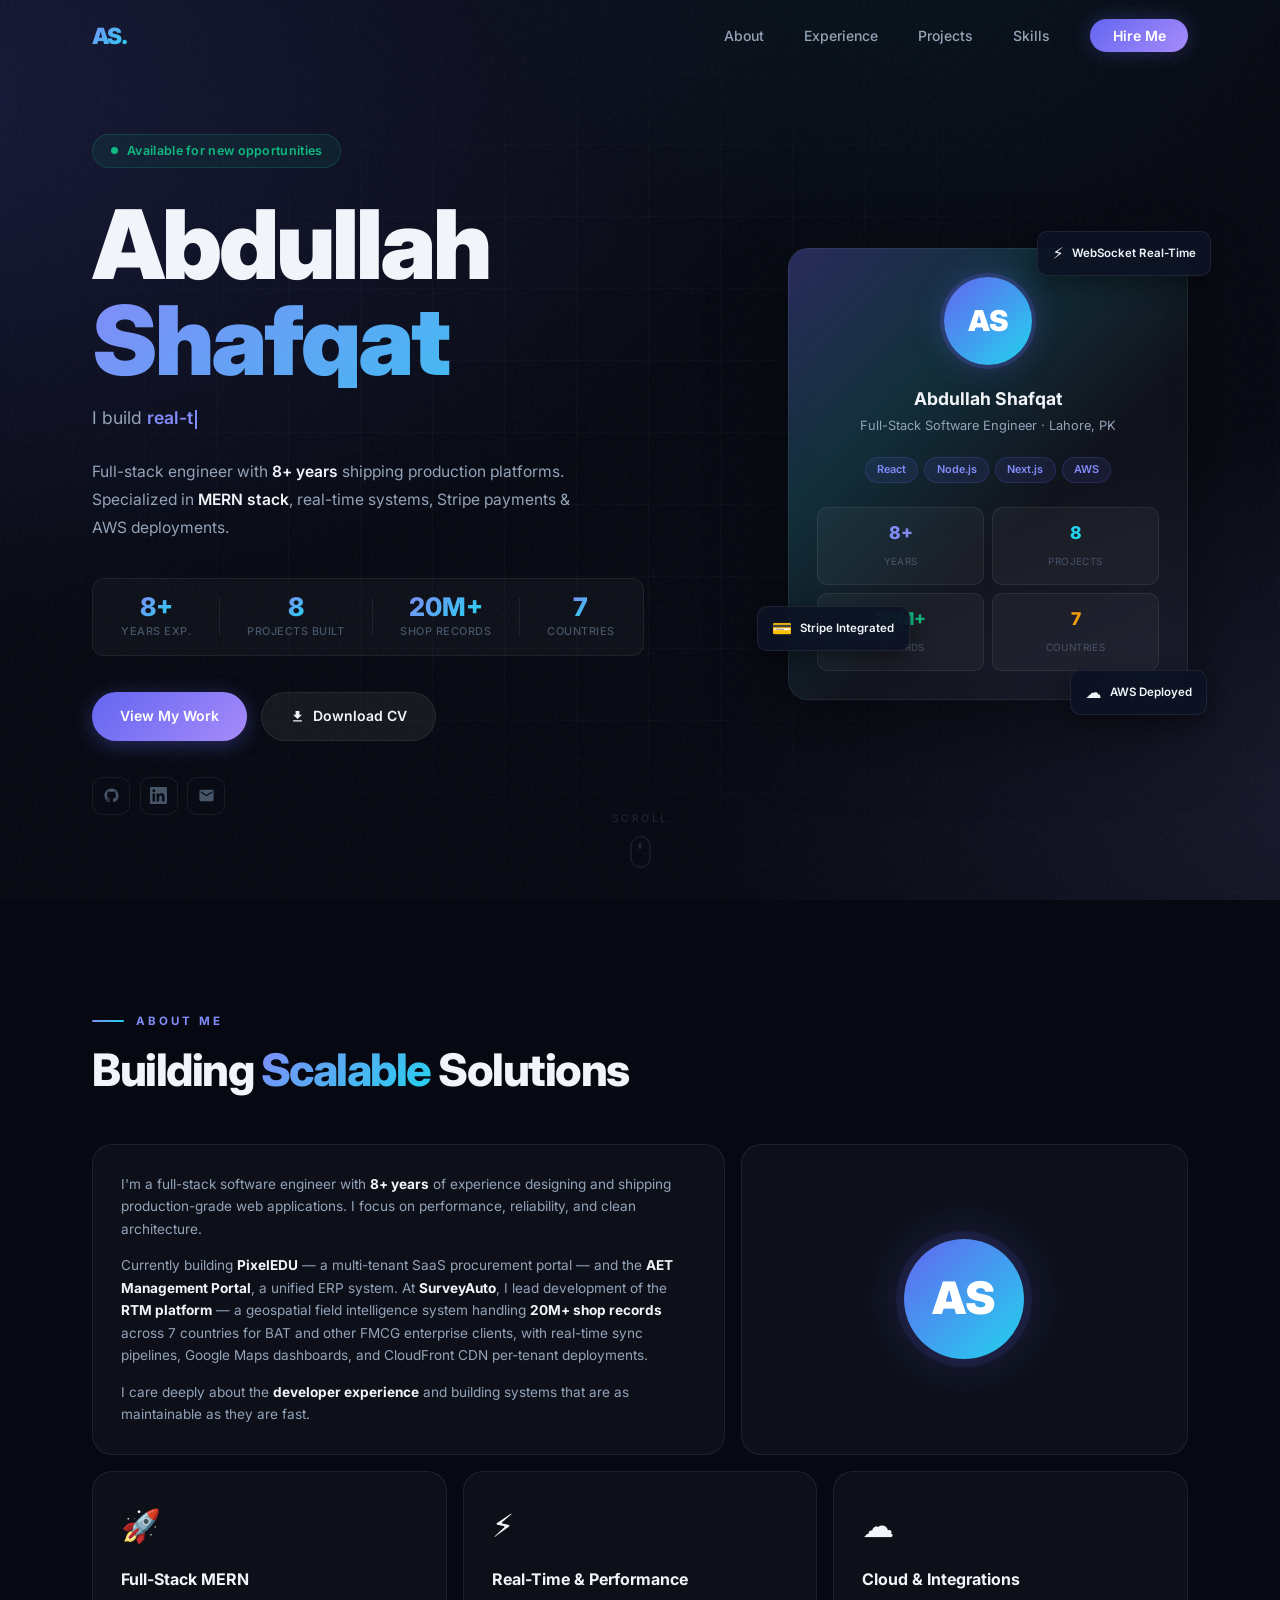
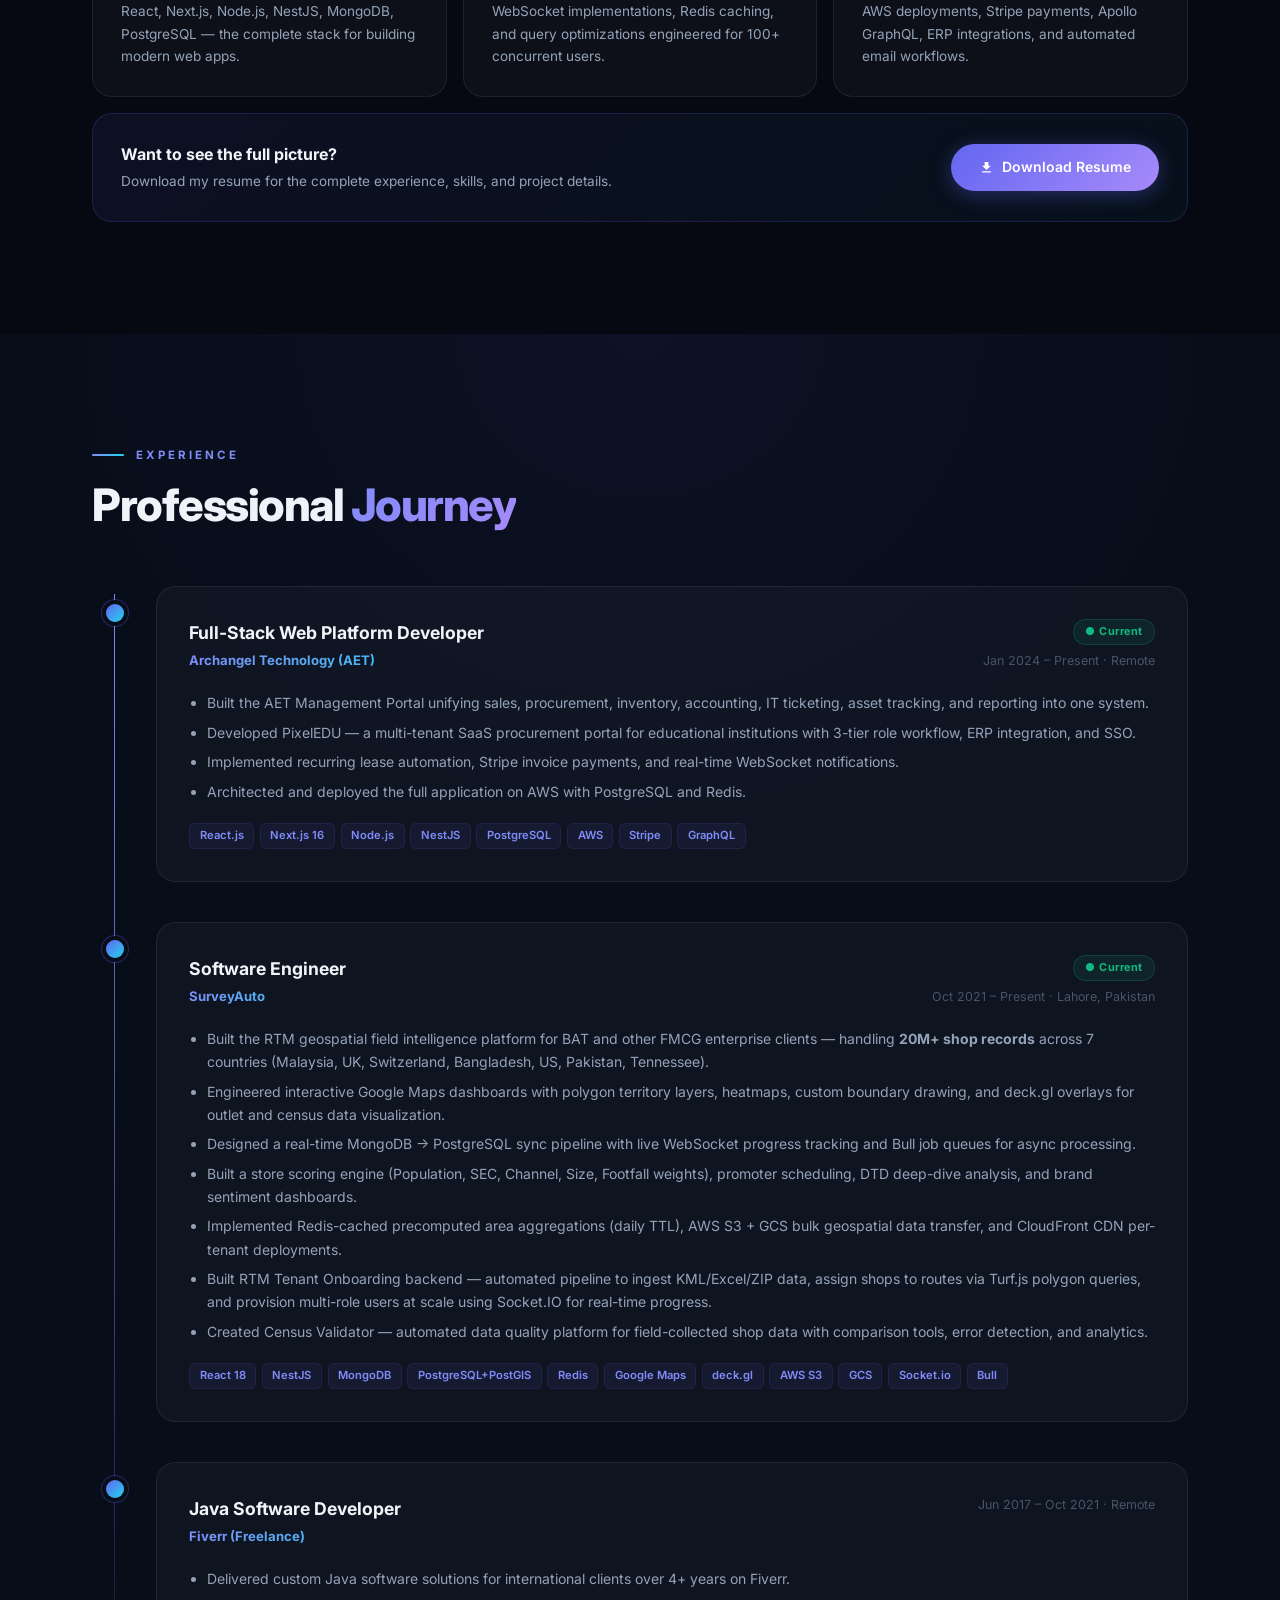
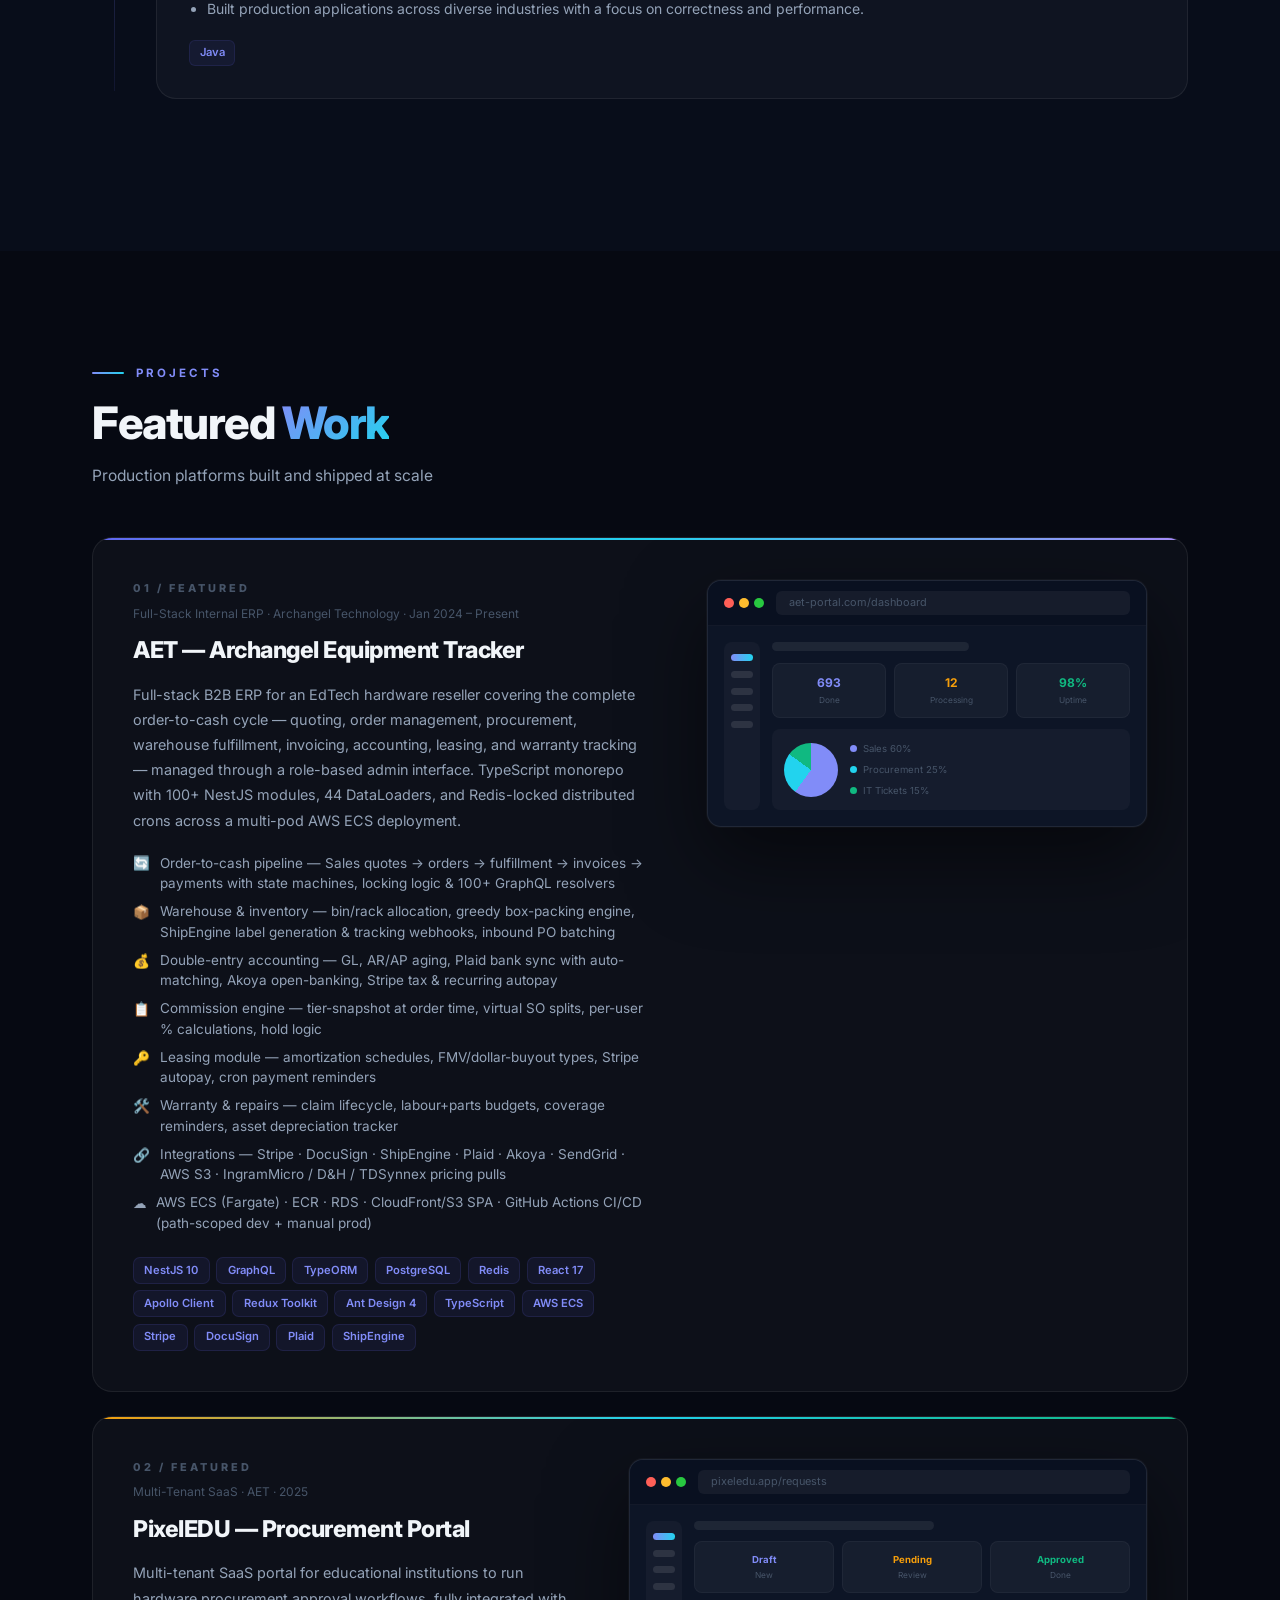
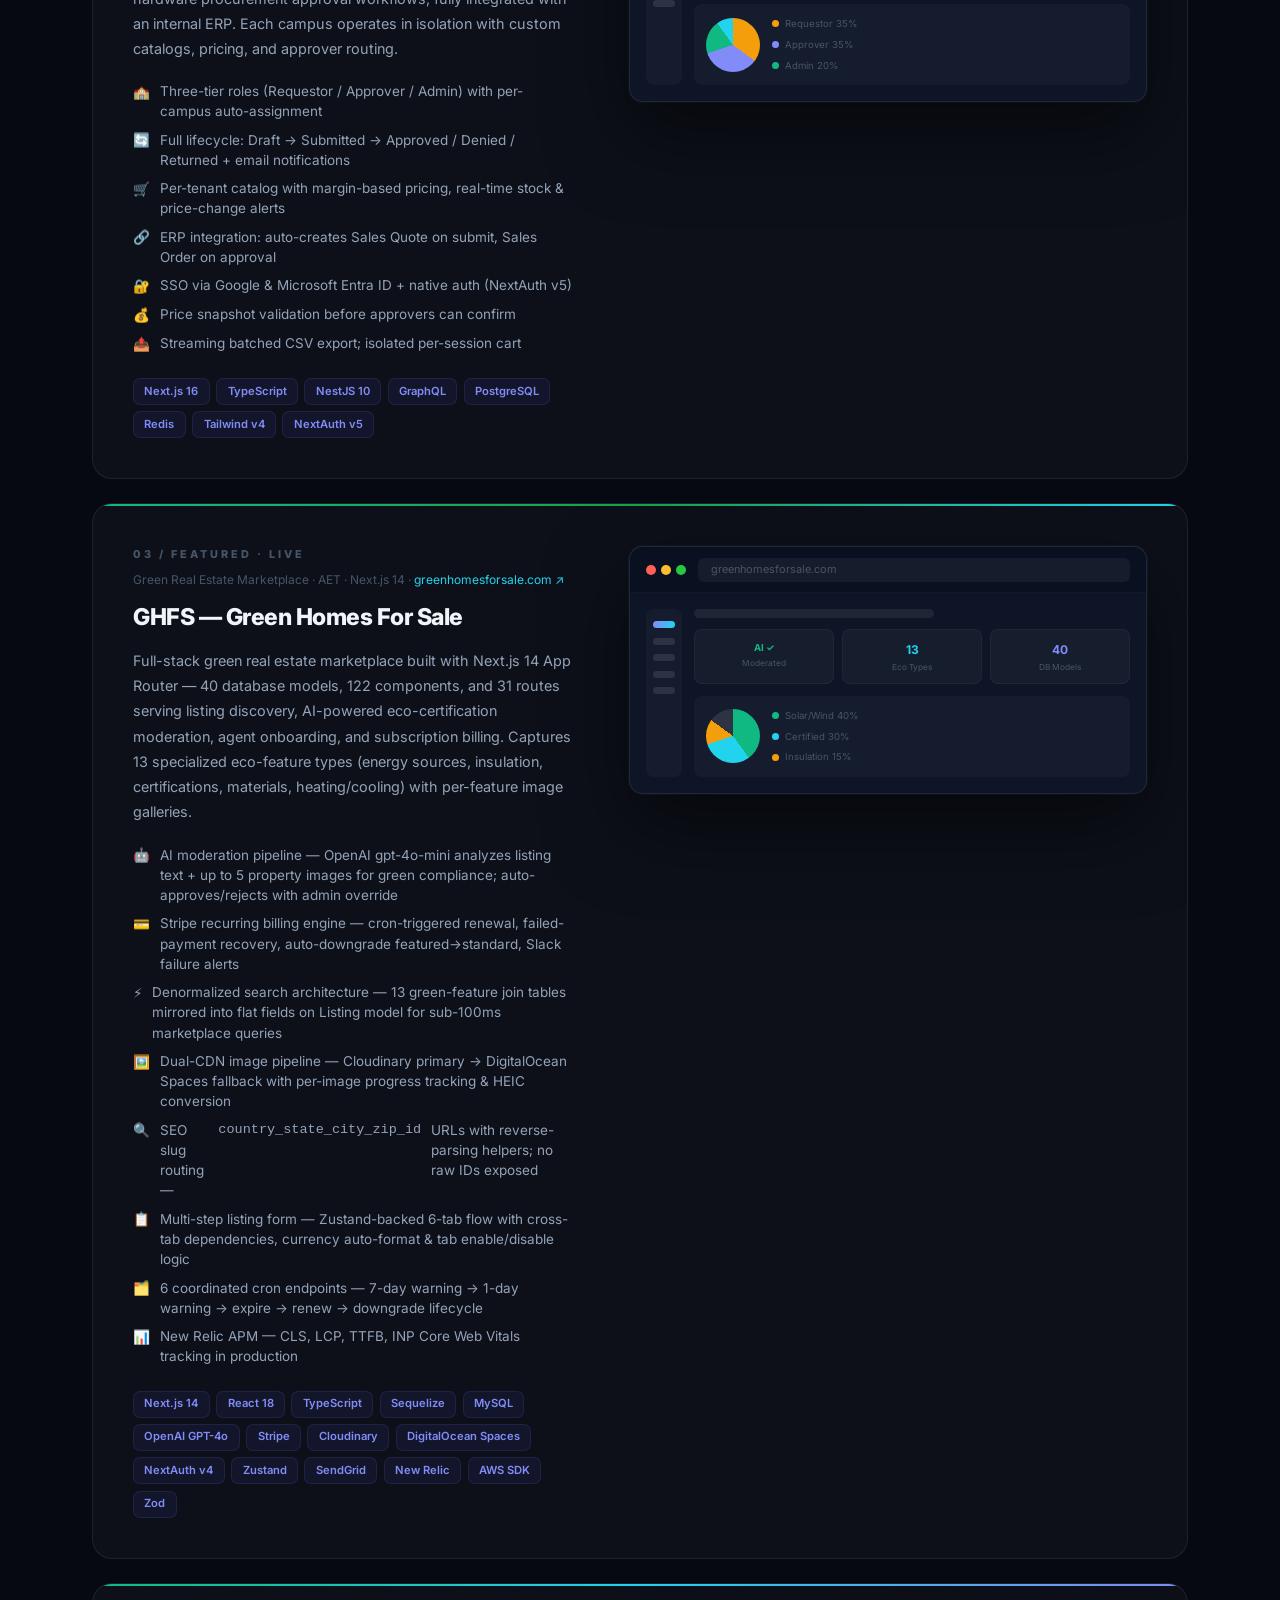
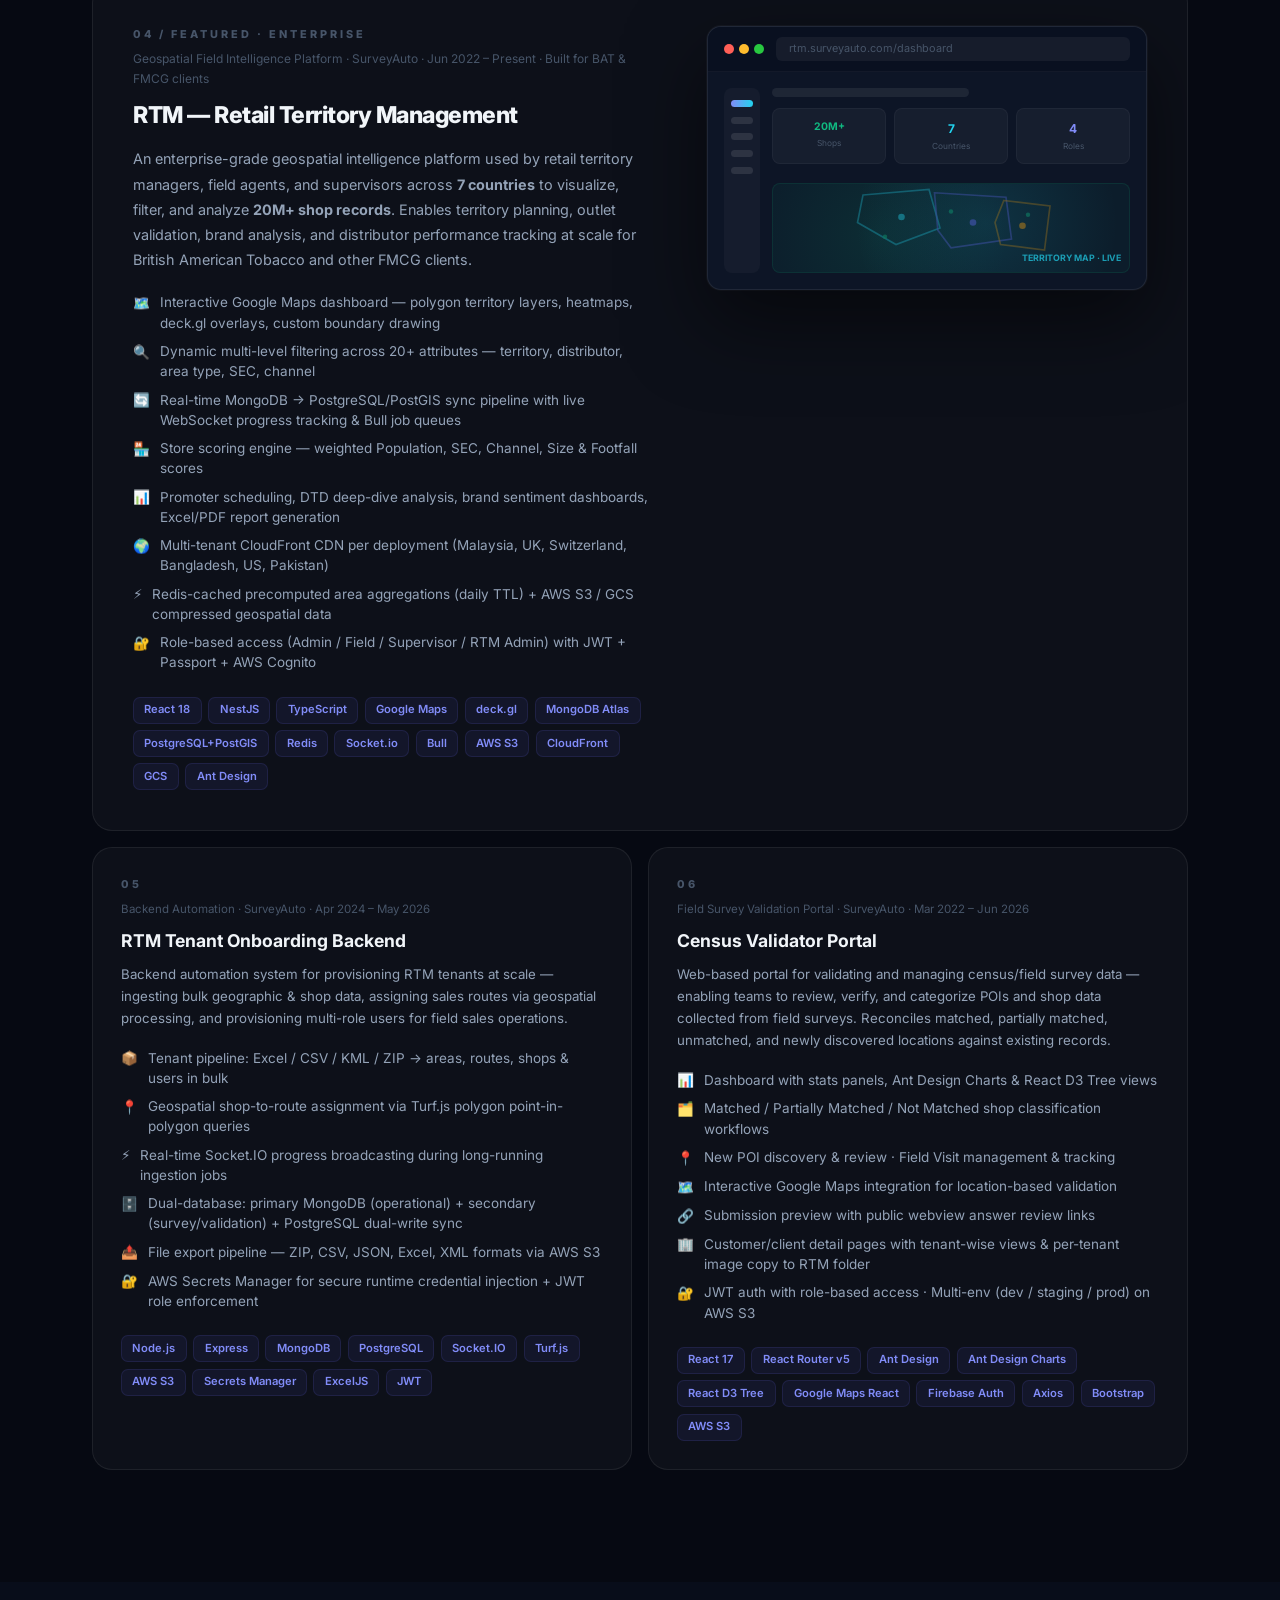
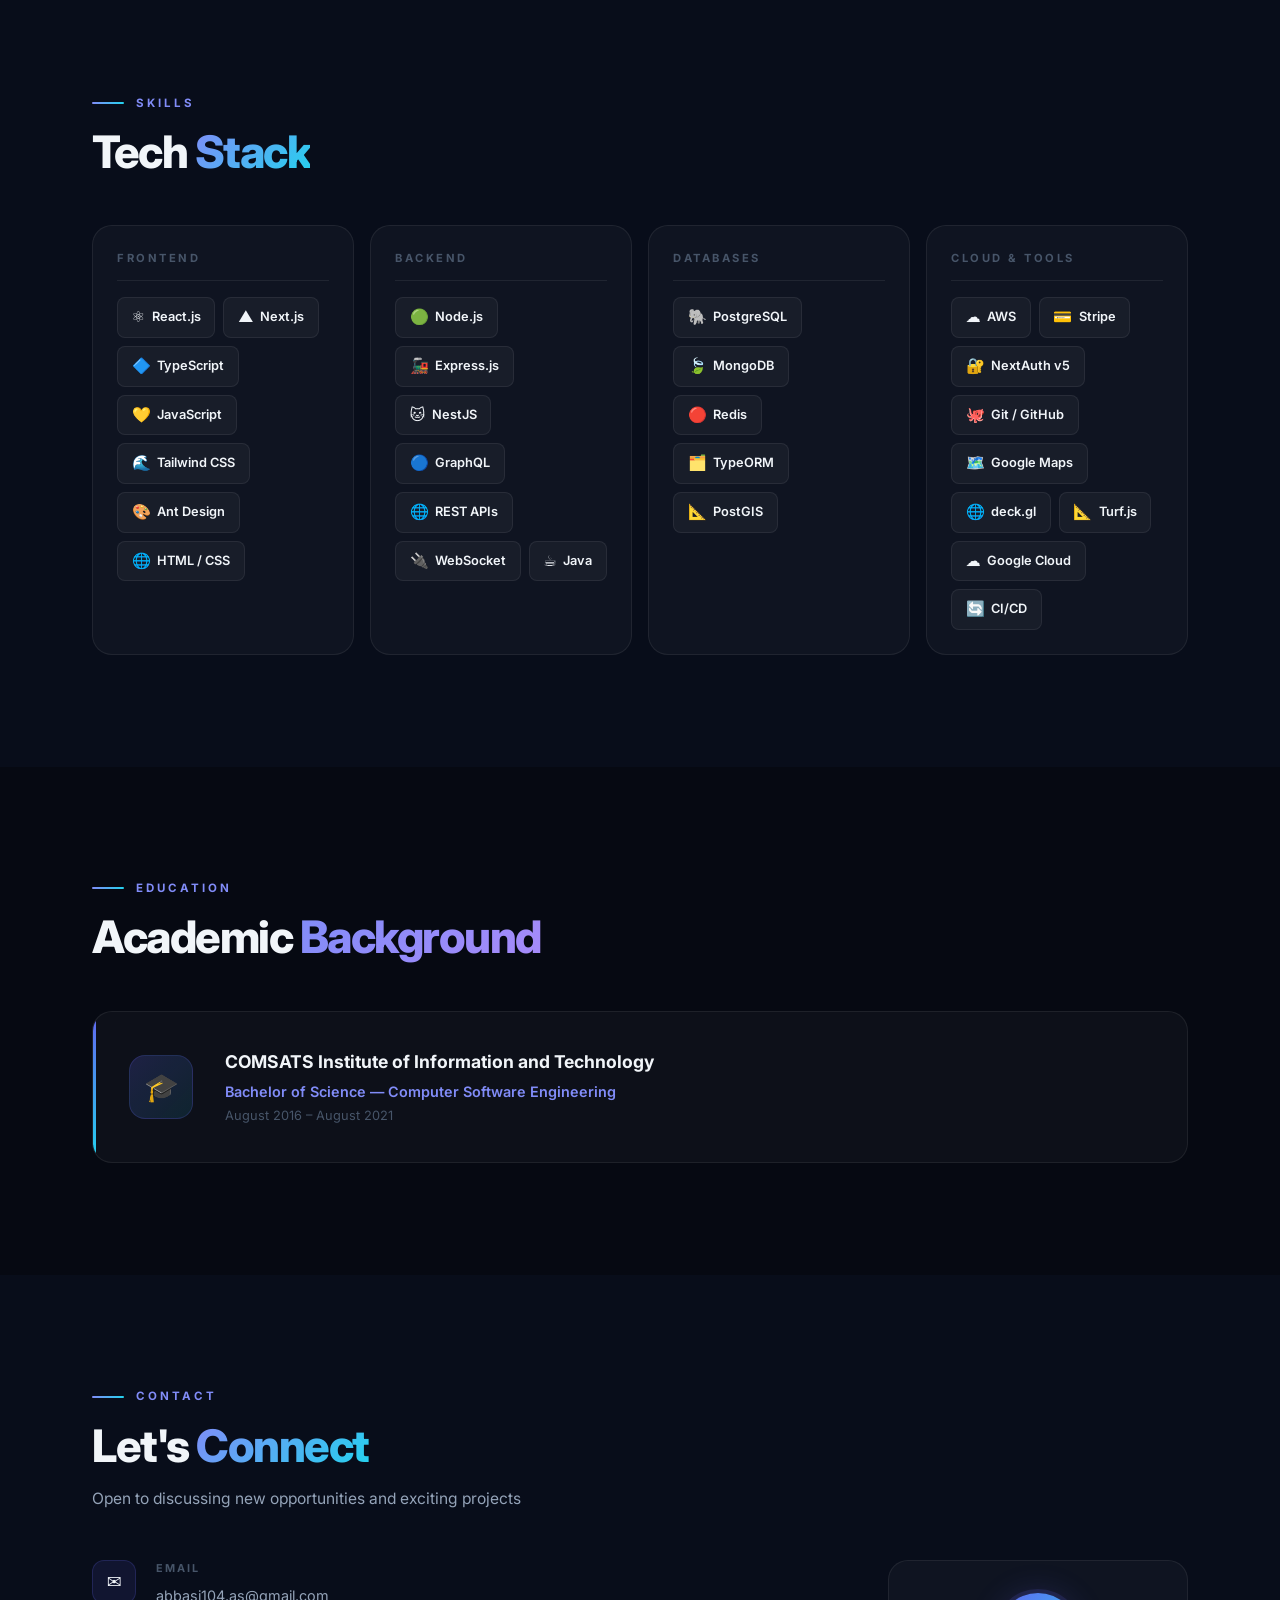
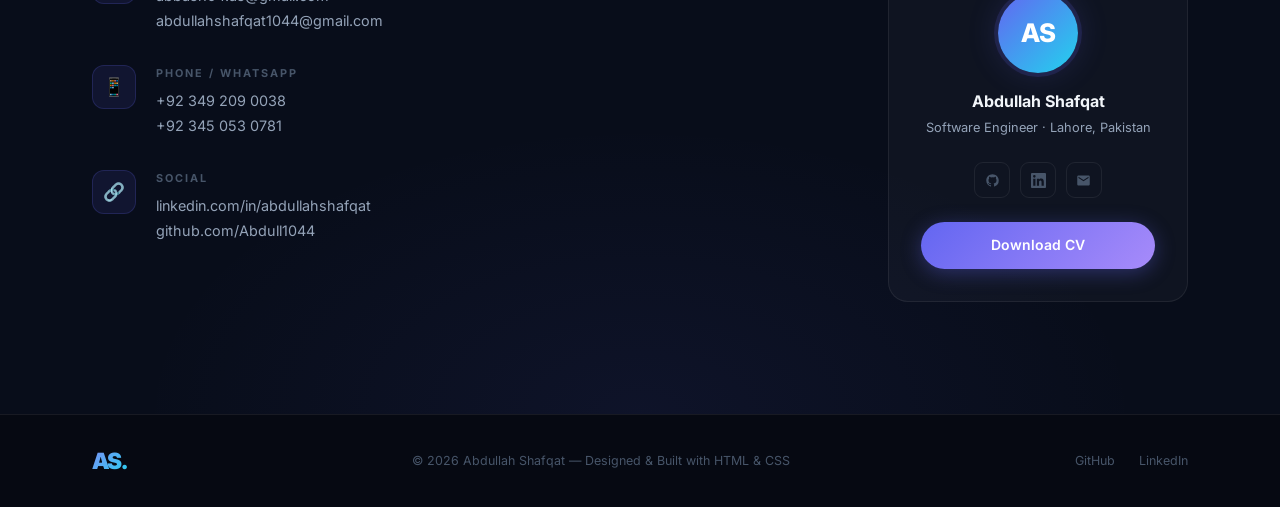
==== commit 249018fc: "Add GHFS (Green Homes For Sale) project with full details — AI moderation, Stripe billing, denormali" ====
--- a/index.html
+++ b/index.html
@@ -65,7 +65,7 @@
           <span class="stat-label">Years Exp.</span>
         </div>
         <div class="stat">
-          <span class="stat-num">7</span>
+          <span class="stat-num">8</span>
           <span class="stat-label">Projects Built</span>
         </div>
         <div class="stat">
@@ -113,7 +113,7 @@
             <span class="m-label">Years</span>
           </div>
           <div class="metric-pill">
-            <span class="m-val cyan">7</span>
+            <span class="m-val cyan">8</span>
             <span class="m-label">Projects</span>
           </div>
           <div class="metric-pill">
@@ -404,6 +404,63 @@
         </div>
       </div>
 
+    <!-- GHFS -->
+      <div class="proj-card" data-animate>
+        <div class="proj-card-top-accent" style="background: linear-gradient(90deg, var(--green), #16a34a, var(--cyan))"></div>
+        <div class="proj-inner reverse">
+          <div class="proj-visual">
+            <div class="browser">
+              <div class="b-bar">
+                <div class="b-dots"><span></span><span></span><span></span></div>
+                <div class="b-url">greenhomesforsale.com</div>
+              </div>
+              <div class="b-body">
+                <div class="dash">
+                  <div class="dash-sidebar">
+                    <div class="si active"></div><div class="si"></div><div class="si"></div><div class="si"></div><div class="si"></div>
+                  </div>
+                  <div class="dash-main">
+                    <div class="d-topbar"></div>
+                    <div class="d-stats">
+                      <div class="d-stat"><div class="d-val g" style="font-size:.6rem">AI ✓</div><div class="d-lbl">Moderated</div></div>
+                      <div class="d-stat"><div class="d-val c">13</div><div class="d-lbl">Eco Types</div></div>
+                      <div class="d-stat"><div class="d-val i">40</div><div class="d-lbl">DB Models</div></div>
+                    </div>
+                    <div class="d-chart">
+                      <div class="d-pie" style="background:conic-gradient(var(--green) 0% 40%,var(--cyan) 40% 70%,var(--amber) 70% 85%,rgba(255,255,255,.1) 85% 100%)"></div>
+                      <div class="d-legend">
+                        <div class="d-leg-row"><div class="d-leg-dot" style="background:var(--green)"></div><div class="d-leg-text">Solar/Wind 40%</div></div>
+                        <div class="d-leg-row"><div class="d-leg-dot" style="background:var(--cyan)"></div><div class="d-leg-text">Certified 30%</div></div>
+                        <div class="d-leg-row"><div class="d-leg-dot" style="background:var(--amber)"></div><div class="d-leg-text">Insulation 15%</div></div>
+                      </div>
+                    </div>
+                  </div>
+                </div>
+              </div>
+            </div>
+          </div>
+          <div class="proj-info">
+            <div class="proj-num">03 / FEATURED · LIVE</div>
+            <div class="proj-label">Green Real Estate Marketplace · AET · Next.js 14 · <a href="https://www.greenhomesforsale.com/" target="_blank" rel="noopener" style="color:var(--cyan)">greenhomesforsale.com ↗</a></div>
+            <h3>GHFS — Green Homes For Sale</h3>
+            <p>Full-stack green real estate marketplace built with Next.js 14 App Router — 40 database models, 122 components, and 31 routes serving listing discovery, AI-powered eco-certification moderation, agent onboarding, and subscription billing. Captures 13 specialized eco-feature types (energy sources, insulation, certifications, materials, heating/cooling) with per-feature image galleries.</p>
+            <ul class="proj-feats">
+              <li><span class="fi">🤖</span> AI moderation pipeline — OpenAI gpt-4o-mini analyzes listing text + up to 5 property images for green compliance; auto-approves/rejects with admin override</li>
+              <li><span class="fi">💳</span> Stripe recurring billing engine — cron-triggered renewal, failed-payment recovery, auto-downgrade featured→standard, Slack failure alerts</li>
+              <li><span class="fi">⚡</span> Denormalized search architecture — 13 green-feature join tables mirrored into flat fields on Listing model for sub-100ms marketplace queries</li>
+              <li><span class="fi">🖼️</span> Dual-CDN image pipeline — Cloudinary primary → DigitalOcean Spaces fallback with per-image progress tracking &amp; HEIC conversion</li>
+              <li><span class="fi">🔍</span> SEO slug routing — <code>country_state_city_zip_id</code> URLs with reverse-parsing helpers; no raw IDs exposed</li>
+              <li><span class="fi">📋</span> Multi-step listing form — Zustand-backed 6-tab flow with cross-tab dependencies, currency auto-format &amp; tab enable/disable logic</li>
+              <li><span class="fi">🗂️</span> 6 coordinated cron endpoints — 7-day warning → 1-day warning → expire → renew → downgrade lifecycle</li>
+              <li><span class="fi">📊</span> New Relic APM — CLS, LCP, TTFB, INP Core Web Vitals tracking in production</li>
+            </ul>
+            <div class="proj-stack">
+              <span>Next.js 14</span><span>React 18</span><span>TypeScript</span><span>Sequelize</span><span>MySQL</span><span>OpenAI GPT-4o</span><span>Stripe</span><span>Cloudinary</span><span>DigitalOcean Spaces</span><span>NextAuth v4</span><span>Zustand</span><span>SendGrid</span><span>New Relic</span><span>AWS SDK</span><span>Zod</span>
+            </div>
+          </div>
+        </div>
+      </div>
+
     </div>
 
     <!-- RTM — Full-width featured -->
@@ -411,7 +468,7 @@
       <div class="proj-card-top-accent" style="background:linear-gradient(90deg,var(--green),var(--cyan),var(--accent2))"></div>
       <div class="proj-inner">
         <div class="proj-info">
-          <div class="proj-num">03 / FEATURED · ENTERPRISE</div>
+          <div class="proj-num">04 / FEATURED · ENTERPRISE</div>
           <div class="proj-label">Geospatial Field Intelligence Platform · SurveyAuto · Jun 2022 – Present · Built for BAT &amp; FMCG clients</div>
           <h3>RTM — Retail Territory Management</h3>
           <p>An enterprise-grade geospatial intelligence platform used by retail territory managers, field agents, and supervisors across <strong>7 countries</strong> to visualize, filter, and analyze <strong>20M+ shop records</strong>. Enables territory planning, outlet validation, brand analysis, and distributor performance tracking at scale for British American Tobacco and other FMCG clients.</p>
@@ -477,7 +534,7 @@
 
       <!-- RTM Tenant Onboarding -->
       <div class="proj-mini" data-animate>
-        <div class="proj-num">04</div>
+        <div class="proj-num">05</div>
         <div class="proj-label">Backend Automation · SurveyAuto · Apr 2024 – May 2026</div>
         <h3>RTM Tenant Onboarding Backend</h3>
         <p>Backend automation system for provisioning RTM tenants at scale — ingesting bulk geographic &amp; shop data, assigning sales routes via geospatial processing, and provisioning multi-role users for field sales operations.</p>
@@ -495,7 +552,7 @@
       </div>
 
       <div class="proj-mini" data-animate>
-        <div class="proj-num">05</div>
+        <div class="proj-num">06</div>
         <div class="proj-label">Field Survey Validation Portal · SurveyAuto · Mar 2022 – Jun 2026</div>
         <h3>Census Validator Portal</h3>
         <p>Web-based portal for validating and managing census/field survey data — enabling teams to review, verify, and categorize POIs and shop data collected from field surveys. Reconciles matched, partially matched, unmatched, and newly discovered locations against existing records.</p>
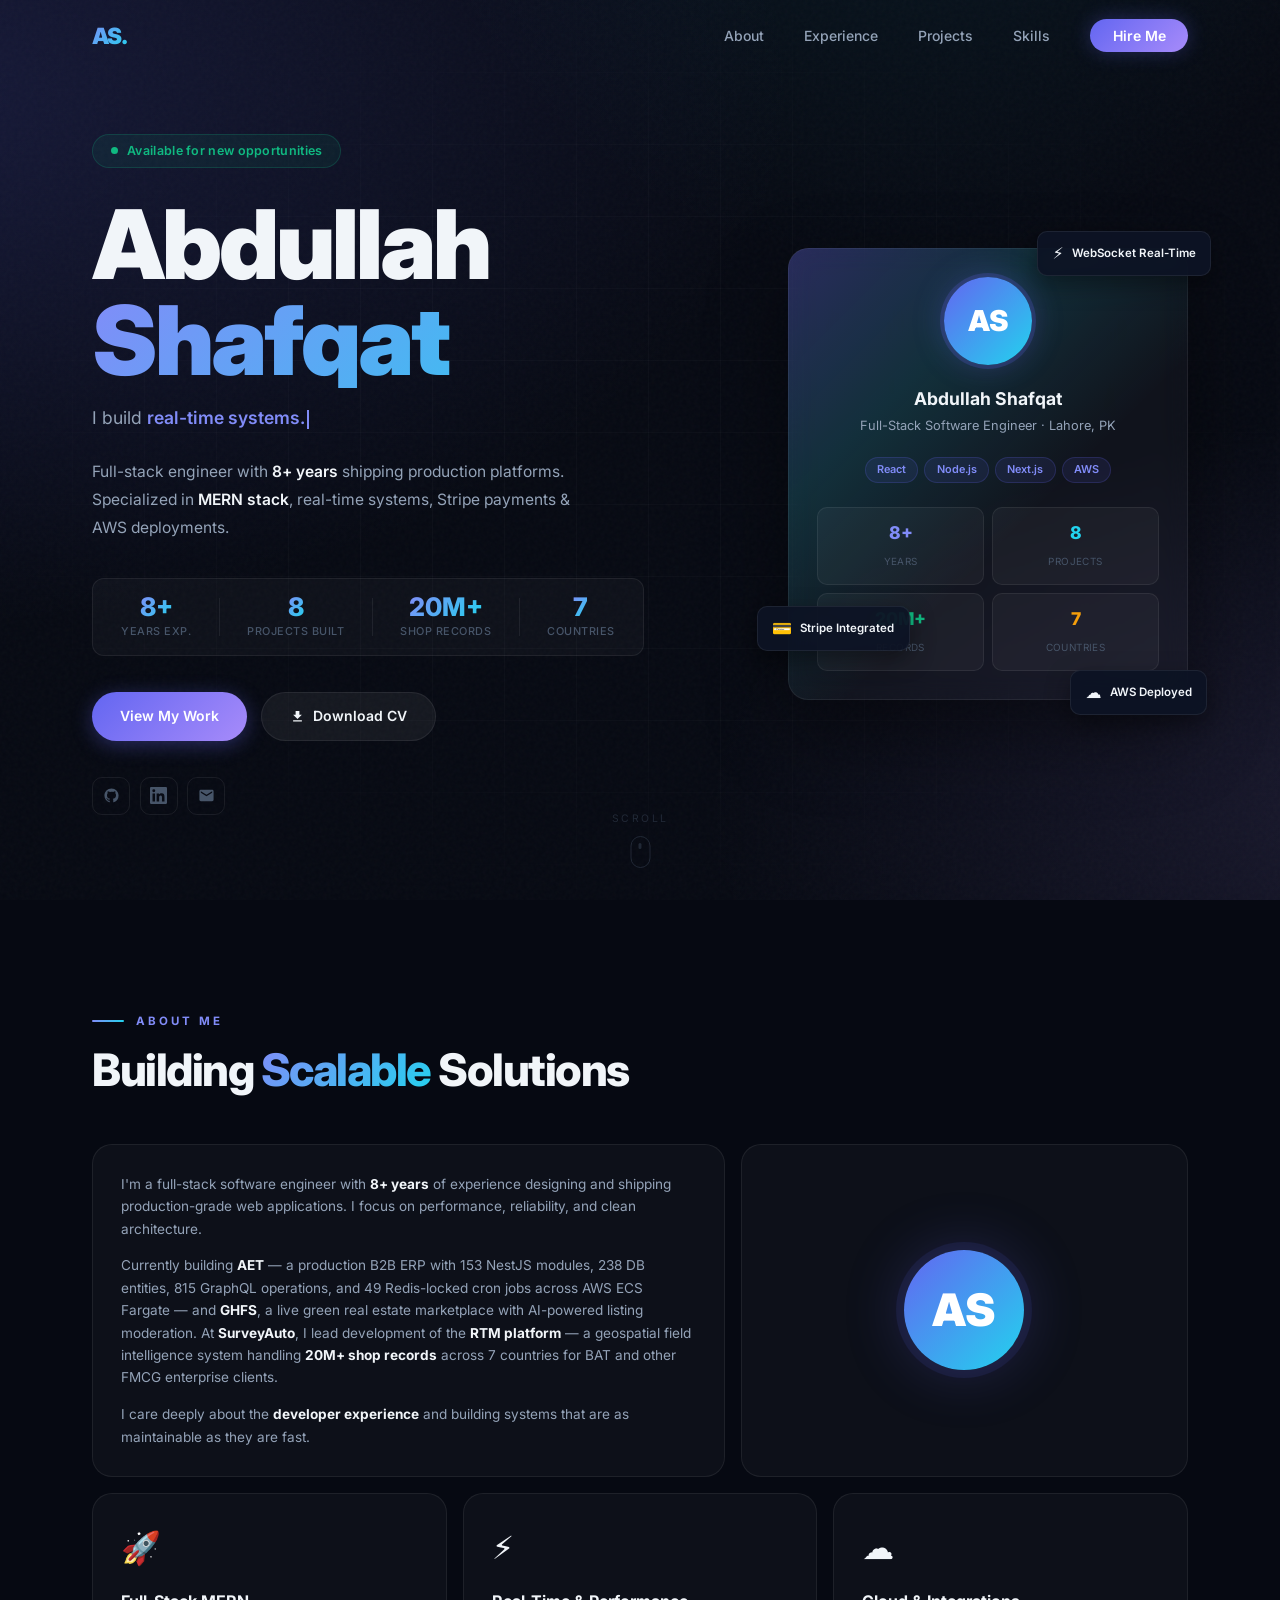
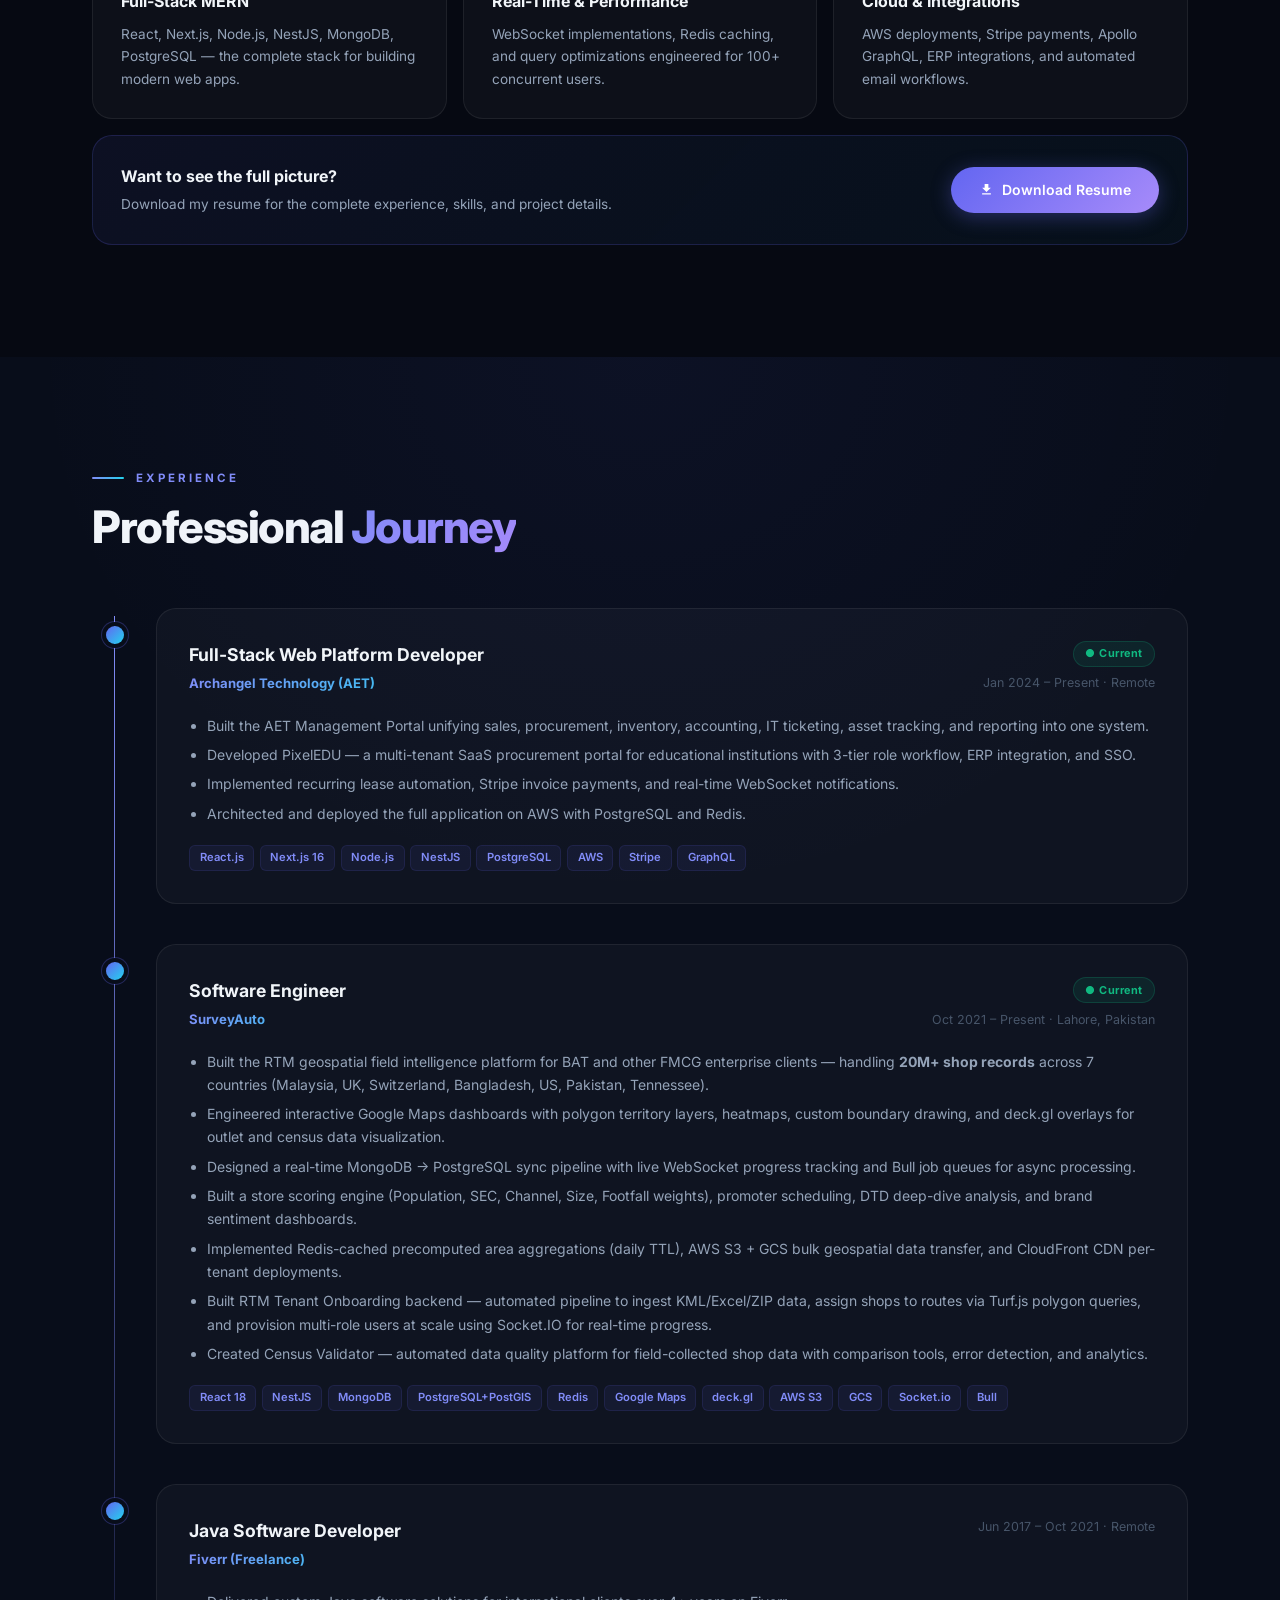
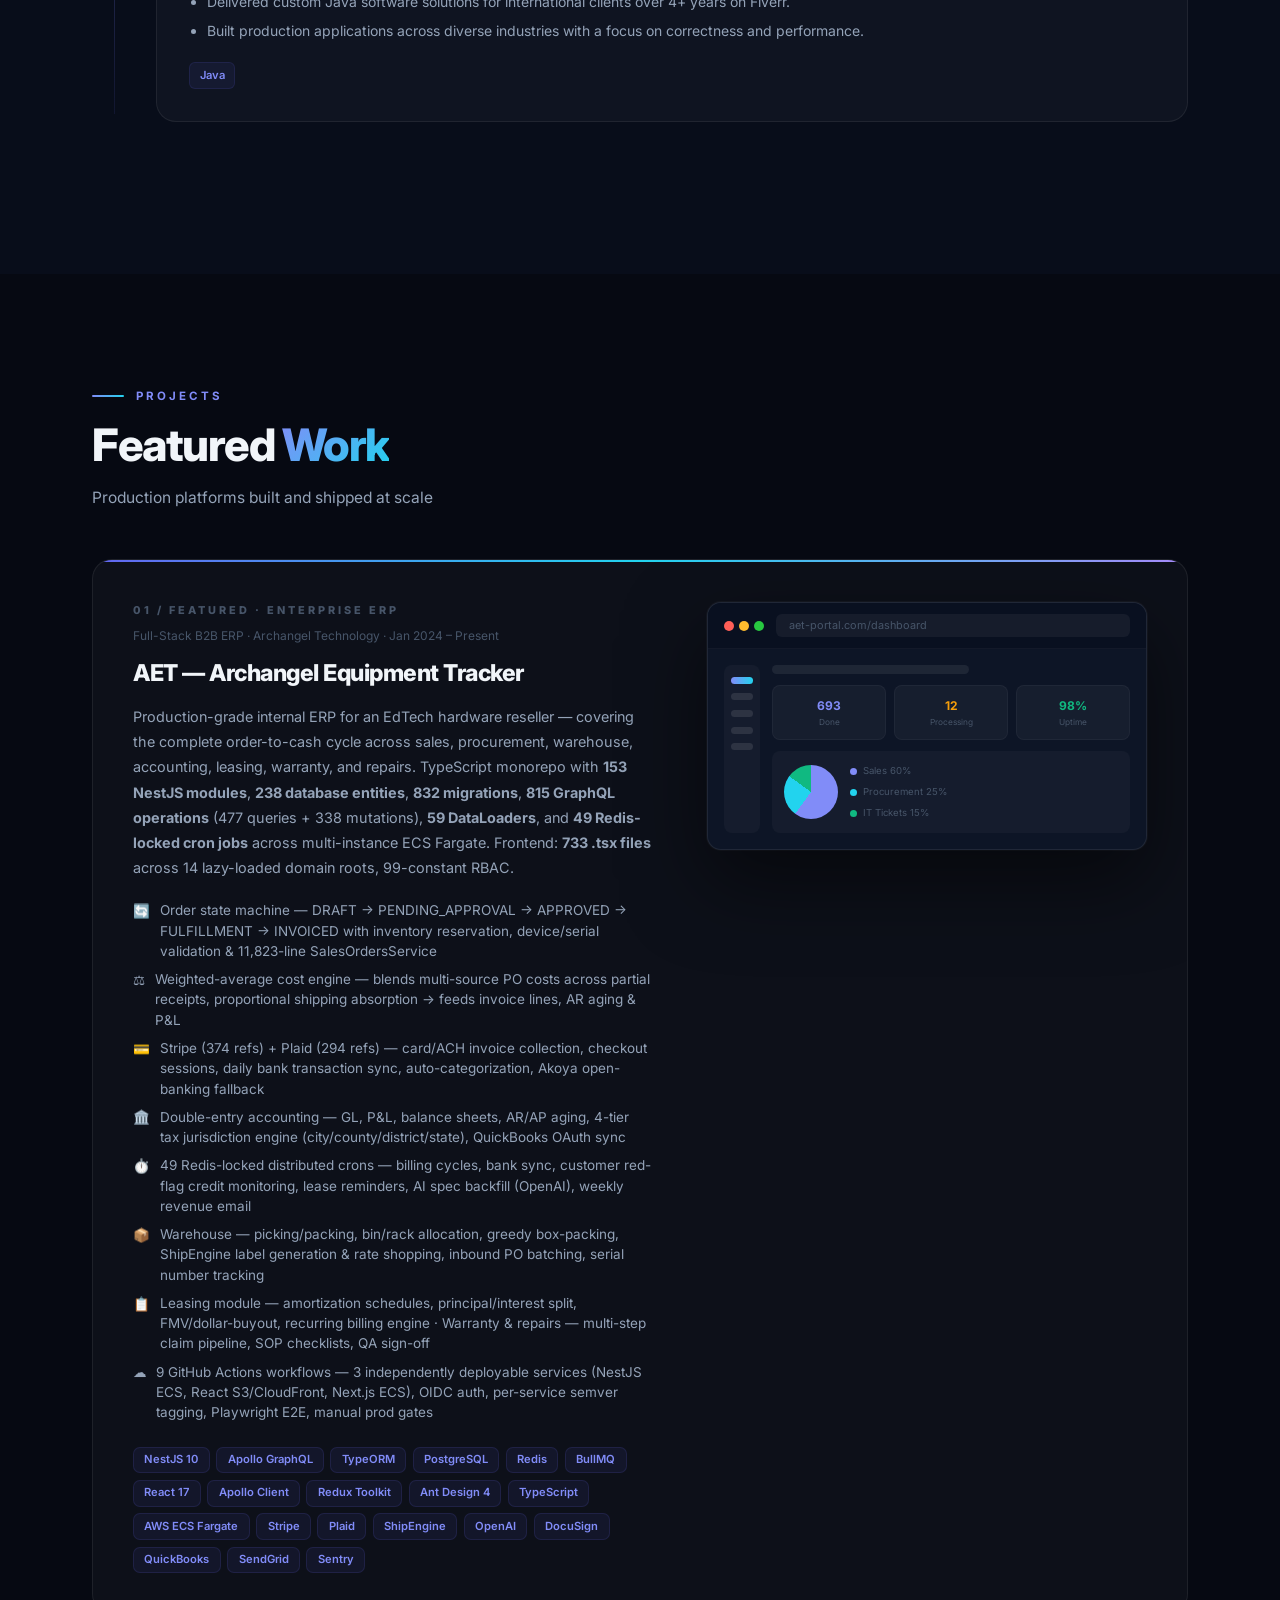
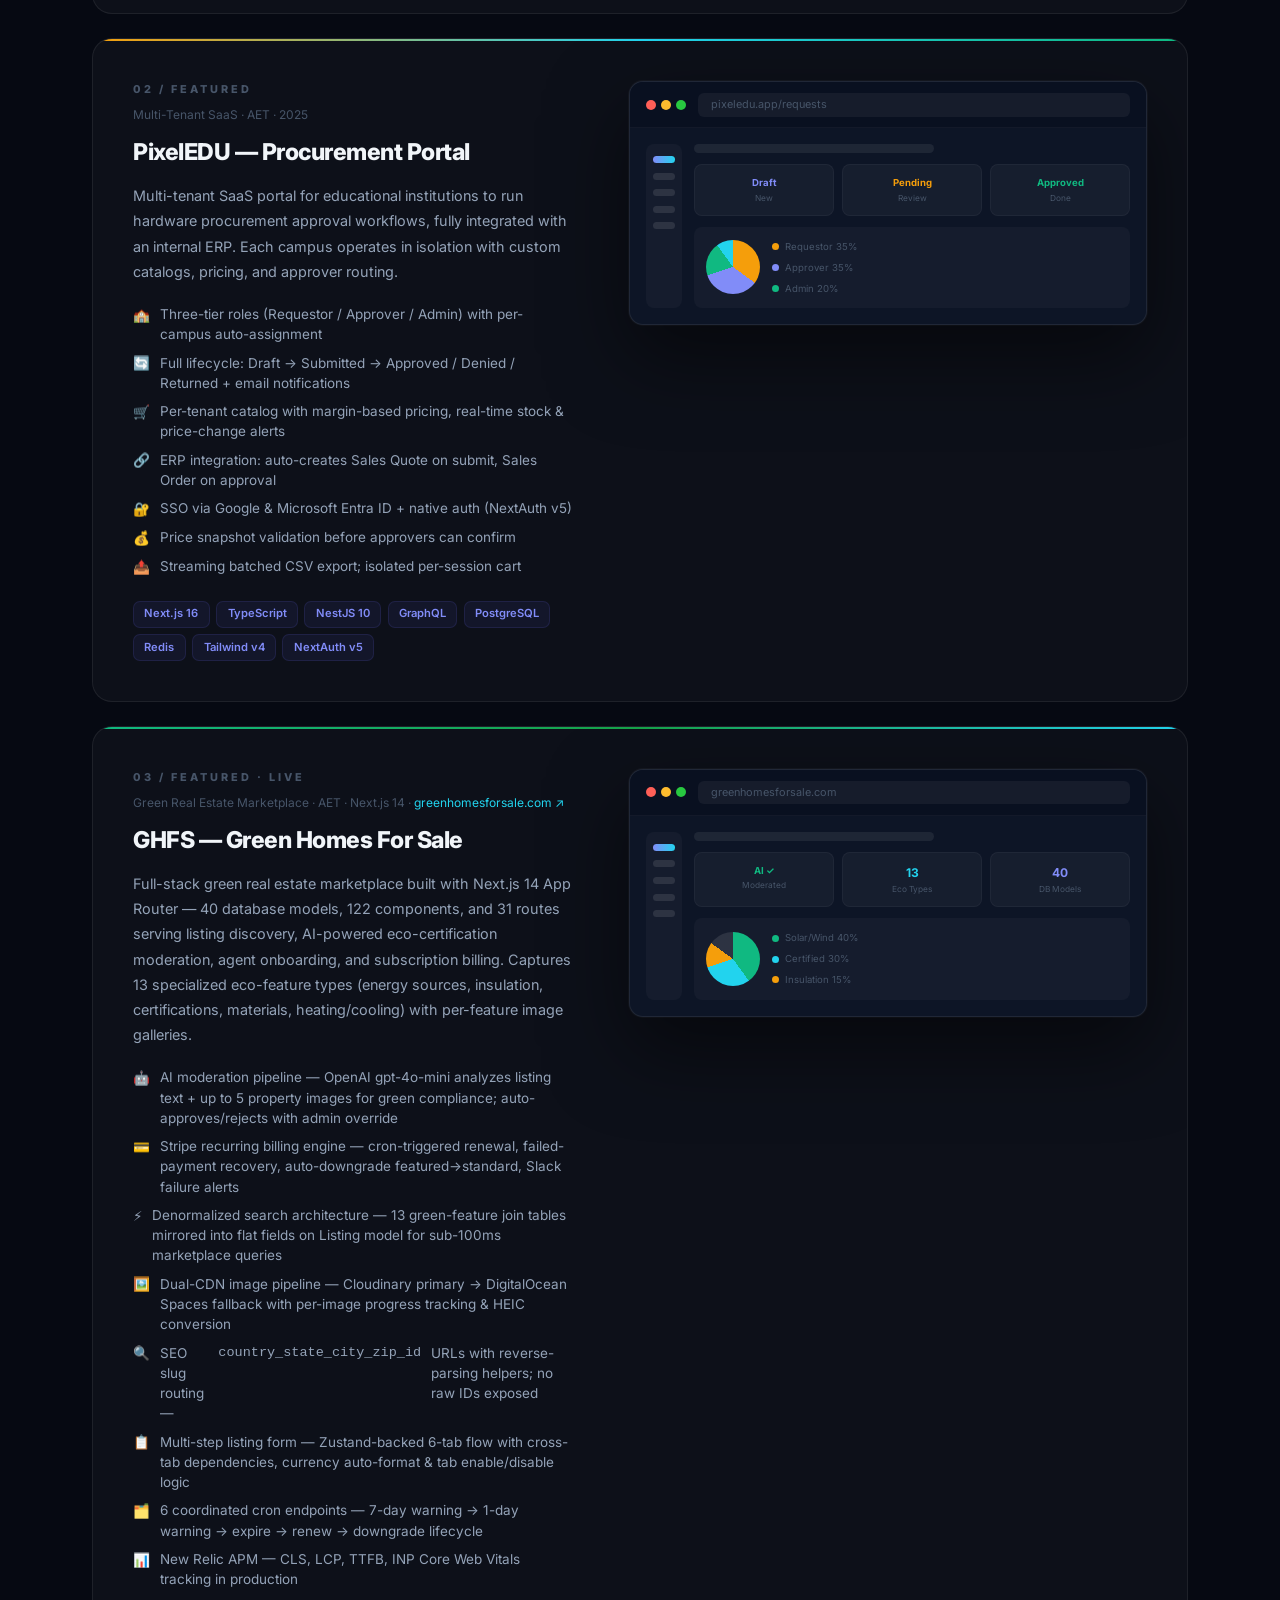
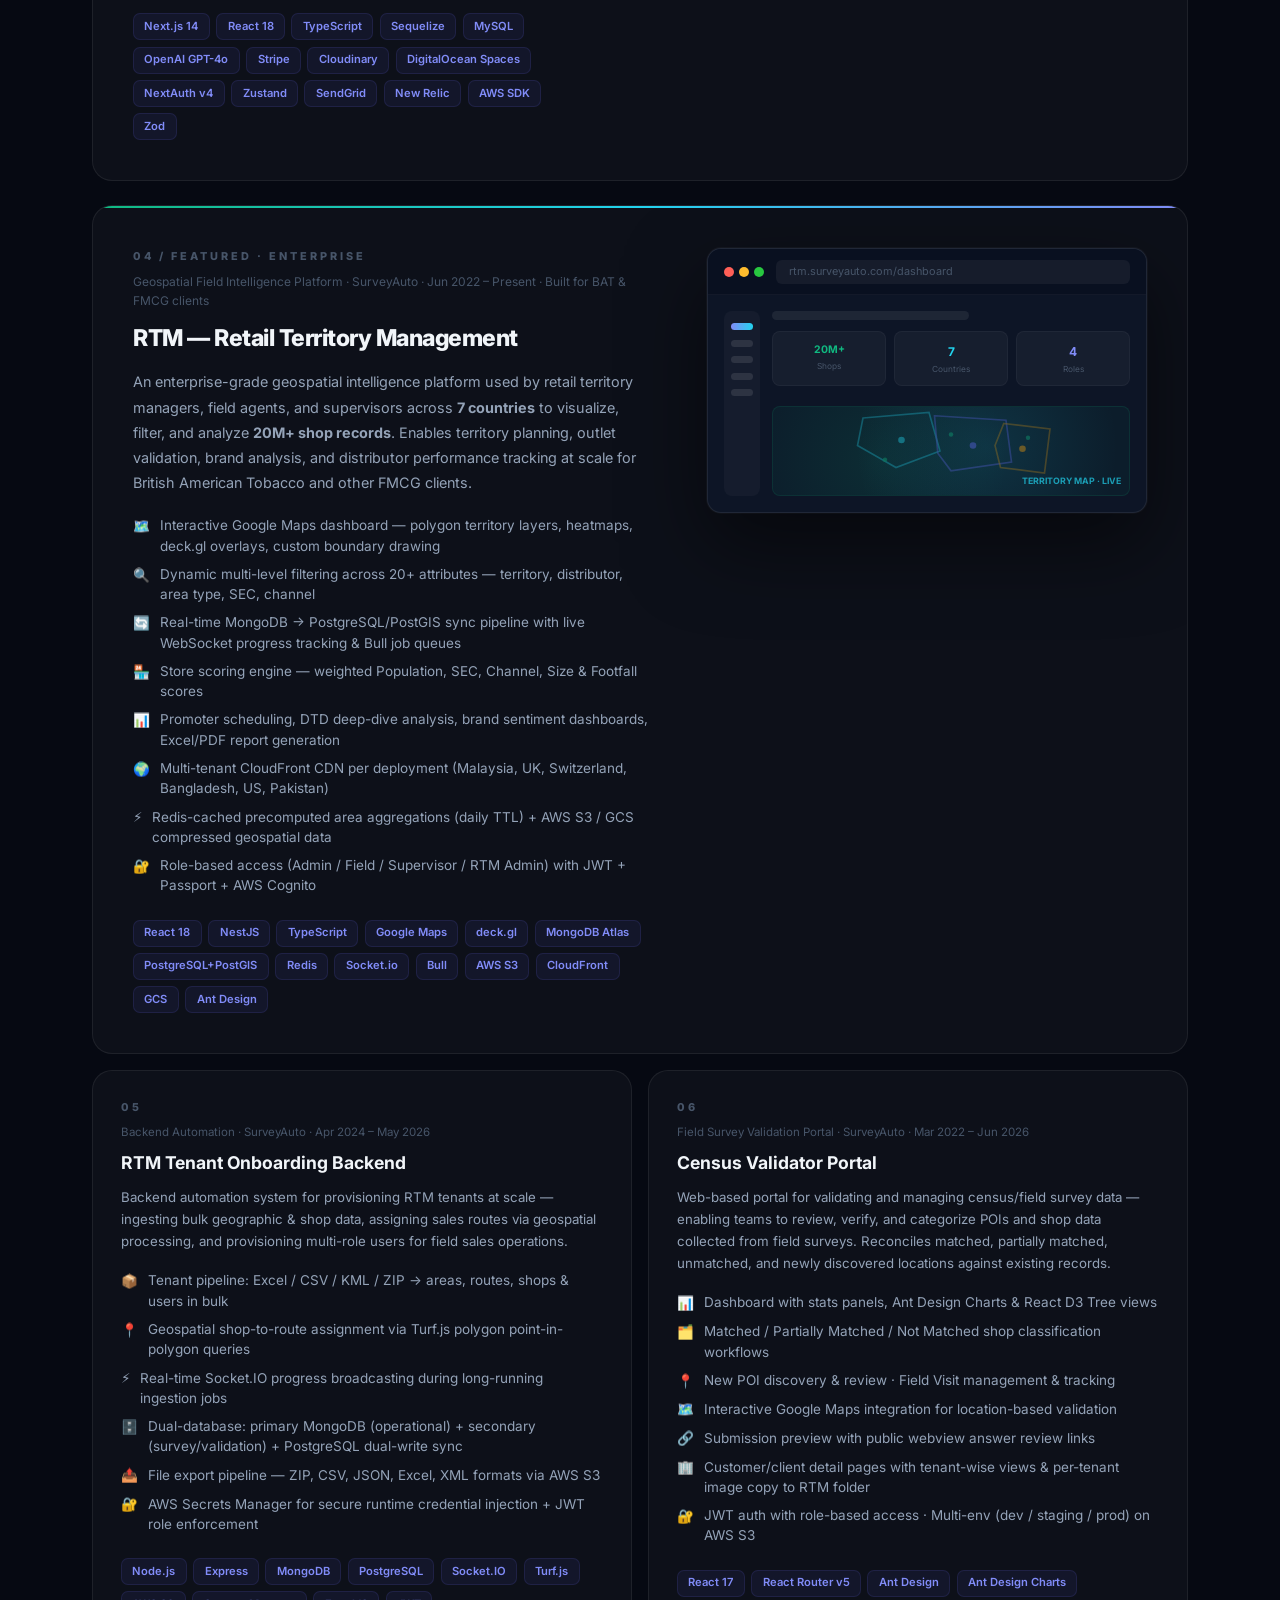
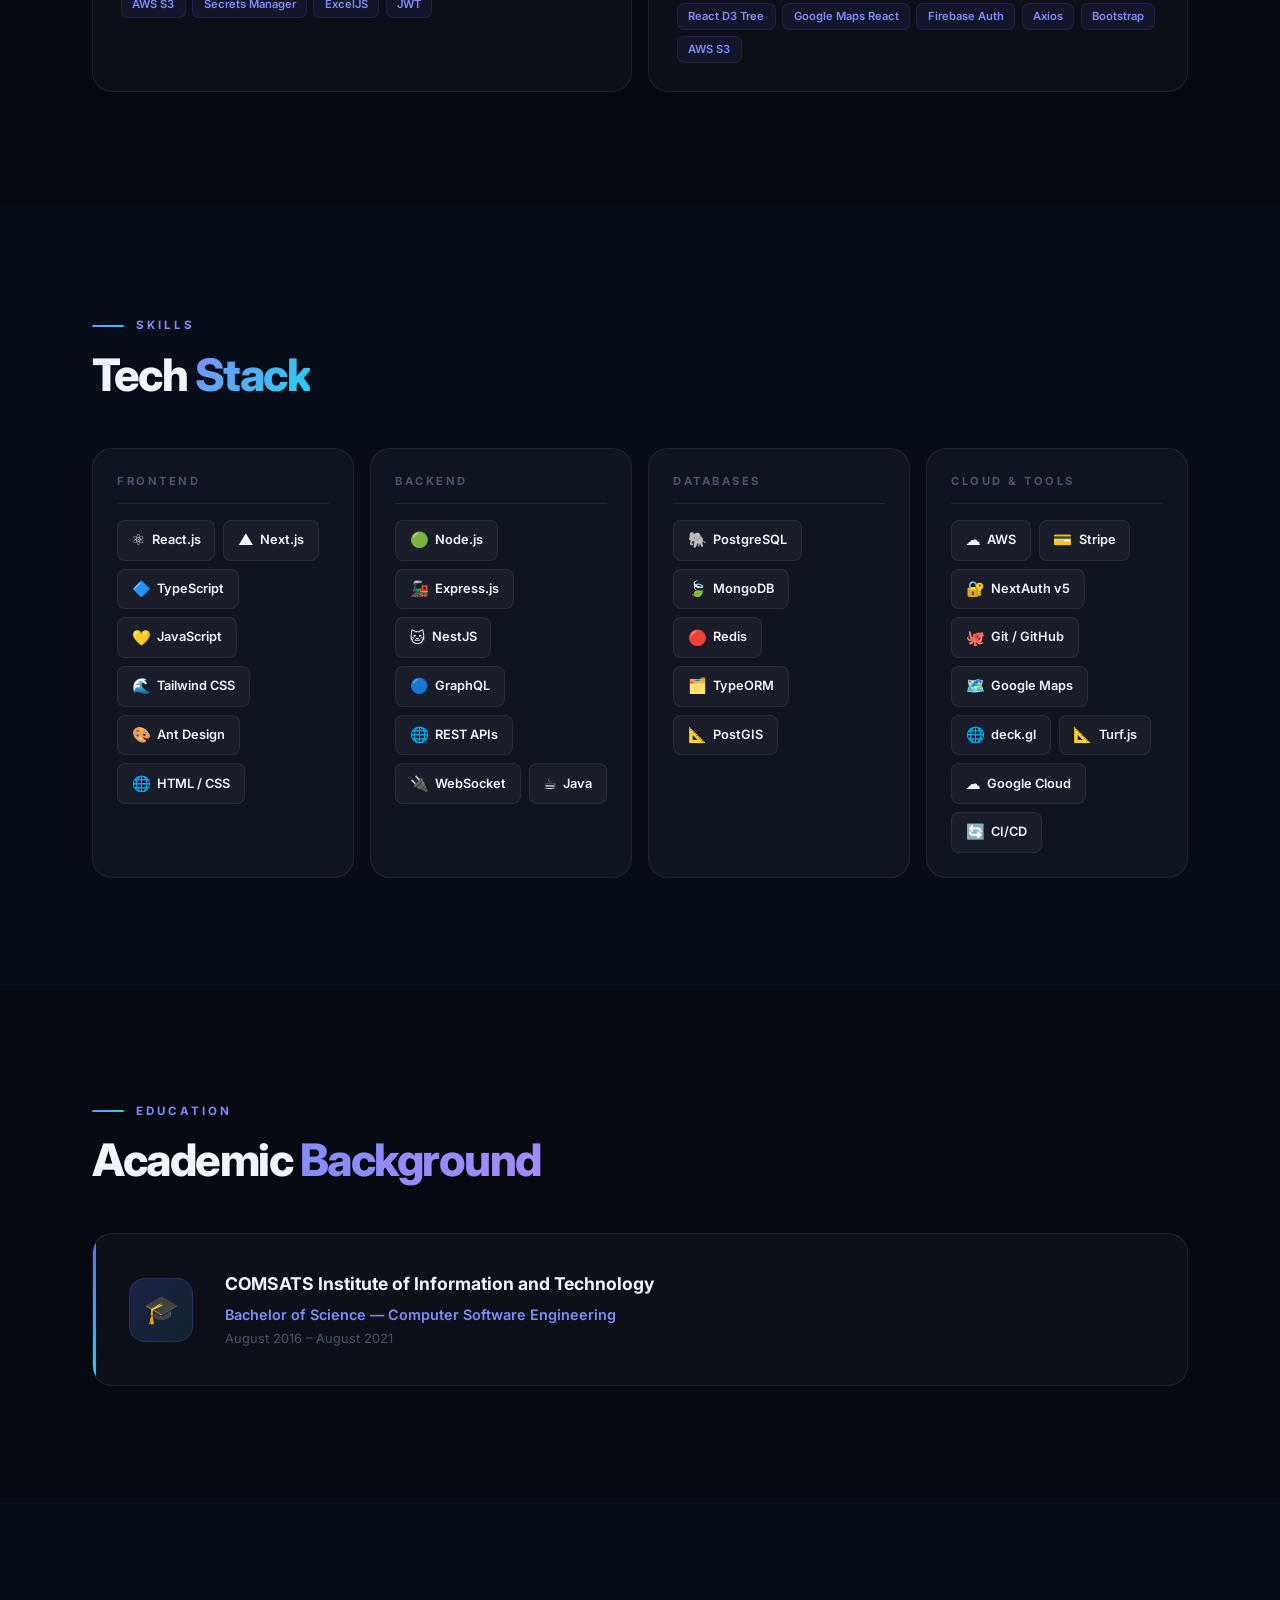
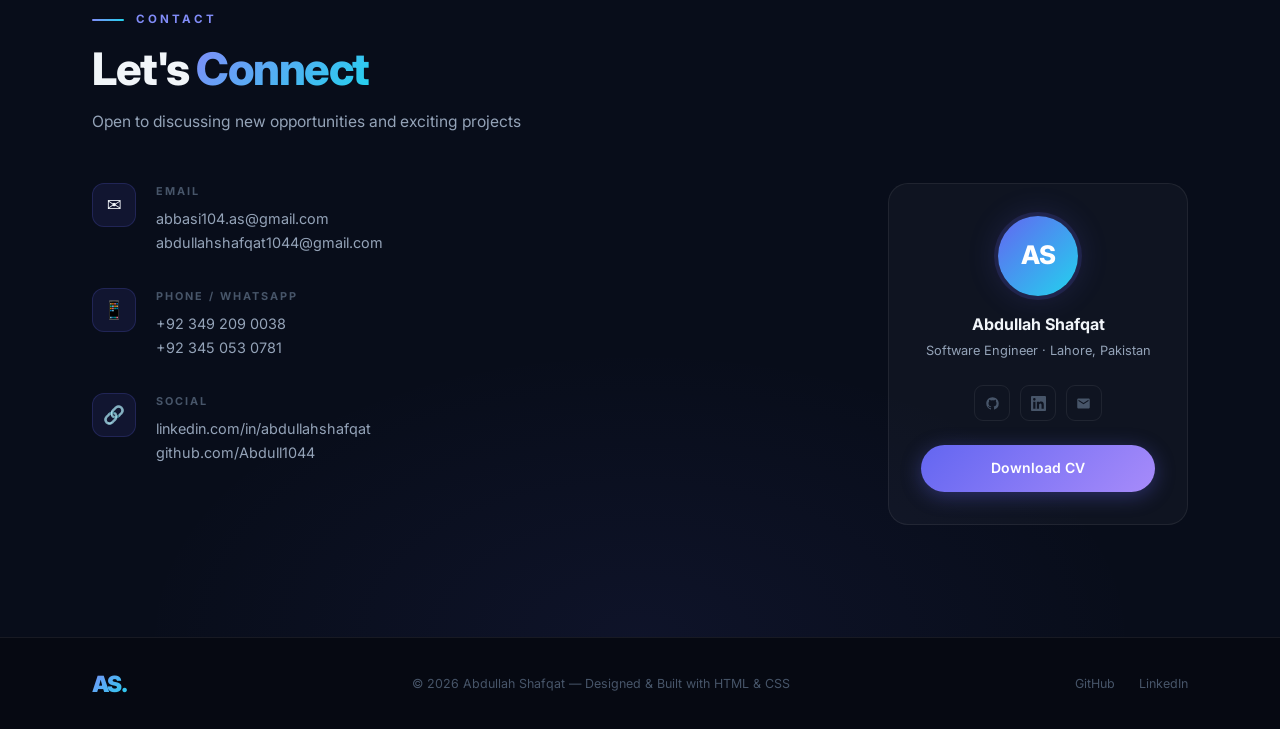
==== commit 11b3c10c: "Rewrite AET with real scale: 153 modules, 238 entities, 832 migrations, 815 GraphQL ops, 59 DataLoad" ====
--- a/index.html
+++ b/index.html
@@ -151,7 +151,7 @@
     <div class="bento-grid">
       <div class="bento-card bc-bio" data-animate>
         <p>I'm a full-stack software engineer with <strong>8+ years</strong> of experience designing and shipping production-grade web applications. I focus on performance, reliability, and clean architecture.</p>
-        <p>Currently building <strong>PixelEDU</strong> — a multi-tenant SaaS procurement portal — and the <strong>AET Management Portal</strong>, a unified ERP system. At <strong>SurveyAuto</strong>, I lead development of the <strong>RTM platform</strong> — a geospatial field intelligence system handling <strong>20M+ shop records</strong> across 7 countries for BAT and other FMCG enterprise clients, with real-time sync pipelines, Google Maps dashboards, and CloudFront CDN per-tenant deployments.</p>
+        <p>Currently building <strong>AET</strong> — a production B2B ERP with 153 NestJS modules, 238 DB entities, 815 GraphQL operations, and 49 Redis-locked cron jobs across AWS ECS Fargate — and <strong>GHFS</strong>, a live green real estate marketplace with AI-powered listing moderation. At <strong>SurveyAuto</strong>, I lead development of the <strong>RTM platform</strong> — a geospatial field intelligence system handling <strong>20M+ shop records</strong> across 7 countries for BAT and other FMCG enterprise clients.</p>
         <p>I care deeply about the <strong>developer experience</strong> and building systems that are as maintainable as they are fast.</p>
       </div>
 
@@ -296,22 +296,22 @@
         <div class="proj-card-top-accent"></div>
         <div class="proj-inner">
           <div class="proj-info">
-            <div class="proj-num">01 / FEATURED</div>
-            <div class="proj-label">Full-Stack Internal ERP · Archangel Technology · Jan 2024 – Present</div>
+            <div class="proj-num">01 / FEATURED · ENTERPRISE ERP</div>
+            <div class="proj-label">Full-Stack B2B ERP · Archangel Technology · Jan 2024 – Present</div>
             <h3>AET — Archangel Equipment Tracker</h3>
-            <p>Full-stack B2B ERP for an EdTech hardware reseller covering the complete order-to-cash cycle — quoting, order management, procurement, warehouse fulfillment, invoicing, accounting, leasing, and warranty tracking — managed through a role-based admin interface. TypeScript monorepo with 100+ NestJS modules, 44 DataLoaders, and Redis-locked distributed crons across a multi-pod AWS ECS deployment.</p>
+            <p>Production-grade internal ERP for an EdTech hardware reseller — covering the complete order-to-cash cycle across sales, procurement, warehouse, accounting, leasing, warranty, and repairs. TypeScript monorepo with <strong>153 NestJS modules</strong>, <strong>238 database entities</strong>, <strong>832 migrations</strong>, <strong>815 GraphQL operations</strong> (477 queries + 338 mutations), <strong>59 DataLoaders</strong>, and <strong>49 Redis-locked cron jobs</strong> across multi-instance ECS Fargate. Frontend: <strong>733 .tsx files</strong> across 14 lazy-loaded domain roots, 99-constant RBAC.</p>
             <ul class="proj-feats">
-              <li><span class="fi">🔄</span> Order-to-cash pipeline — Sales quotes → orders → fulfillment → invoices → payments with state machines, locking logic &amp; 100+ GraphQL resolvers</li>
-              <li><span class="fi">📦</span> Warehouse &amp; inventory — bin/rack allocation, greedy box-packing engine, ShipEngine label generation &amp; tracking webhooks, inbound PO batching</li>
-              <li><span class="fi">💰</span> Double-entry accounting — GL, AR/AP aging, Plaid bank sync with auto-matching, Akoya open-banking, Stripe tax &amp; recurring autopay</li>
-              <li><span class="fi">📋</span> Commission engine — tier-snapshot at order time, virtual SO splits, per-user % calculations, hold logic</li>
-              <li><span class="fi">🔑</span> Leasing module — amortization schedules, FMV/dollar-buyout types, Stripe autopay, cron payment reminders</li>
-              <li><span class="fi">🛠️</span> Warranty &amp; repairs — claim lifecycle, labour+parts budgets, coverage reminders, asset depreciation tracker</li>
-              <li><span class="fi">🔗</span> Integrations — Stripe · DocuSign · ShipEngine · Plaid · Akoya · SendGrid · AWS S3 · IngramMicro / D&amp;H / TDSynnex pricing pulls</li>
-              <li><span class="fi">☁️</span> AWS ECS (Fargate) · ECR · RDS · CloudFront/S3 SPA · GitHub Actions CI/CD (path-scoped dev + manual prod)</li>
+              <li><span class="fi">🔄</span> Order state machine — DRAFT → PENDING_APPROVAL → APPROVED → FULFILLMENT → INVOICED with inventory reservation, device/serial validation &amp; 11,823-line SalesOrdersService</li>
+              <li><span class="fi">⚖️</span> Weighted-average cost engine — blends multi-source PO costs across partial receipts, proportional shipping absorption → feeds invoice lines, AR aging &amp; P&amp;L</li>
+              <li><span class="fi">💳</span> Stripe (374 refs) + Plaid (294 refs) — card/ACH invoice collection, checkout sessions, daily bank transaction sync, auto-categorization, Akoya open-banking fallback</li>
+              <li><span class="fi">🏛️</span> Double-entry accounting — GL, P&amp;L, balance sheets, AR/AP aging, 4-tier tax jurisdiction engine (city/county/district/state), QuickBooks OAuth sync</li>
+              <li><span class="fi">⏱️</span> 49 Redis-locked distributed crons — billing cycles, bank sync, customer red-flag credit monitoring, lease reminders, AI spec backfill (OpenAI), weekly revenue email</li>
+              <li><span class="fi">📦</span> Warehouse — picking/packing, bin/rack allocation, greedy box-packing, ShipEngine label generation &amp; rate shopping, inbound PO batching, serial number tracking</li>
+              <li><span class="fi">📋</span> Leasing module — amortization schedules, principal/interest split, FMV/dollar-buyout, recurring billing engine · Warranty &amp; repairs — multi-step claim pipeline, SOP checklists, QA sign-off</li>
+              <li><span class="fi">☁️</span> 9 GitHub Actions workflows — 3 independently deployable services (NestJS ECS, React S3/CloudFront, Next.js ECS), OIDC auth, per-service semver tagging, Playwright E2E, manual prod gates</li>
             </ul>
             <div class="proj-stack">
-              <span>NestJS 10</span><span>GraphQL</span><span>TypeORM</span><span>PostgreSQL</span><span>Redis</span><span>React 17</span><span>Apollo Client</span><span>Redux Toolkit</span><span>Ant Design 4</span><span>TypeScript</span><span>AWS ECS</span><span>Stripe</span><span>DocuSign</span><span>Plaid</span><span>ShipEngine</span>
+              <span>NestJS 10</span><span>Apollo GraphQL</span><span>TypeORM</span><span>PostgreSQL</span><span>Redis</span><span>BullMQ</span><span>React 17</span><span>Apollo Client</span><span>Redux Toolkit</span><span>Ant Design 4</span><span>TypeScript</span><span>AWS ECS Fargate</span><span>Stripe</span><span>Plaid</span><span>ShipEngine</span><span>OpenAI</span><span>DocuSign</span><span>QuickBooks</span><span>SendGrid</span><span>Sentry</span>
             </div>
           </div>
           <div class="proj-visual">
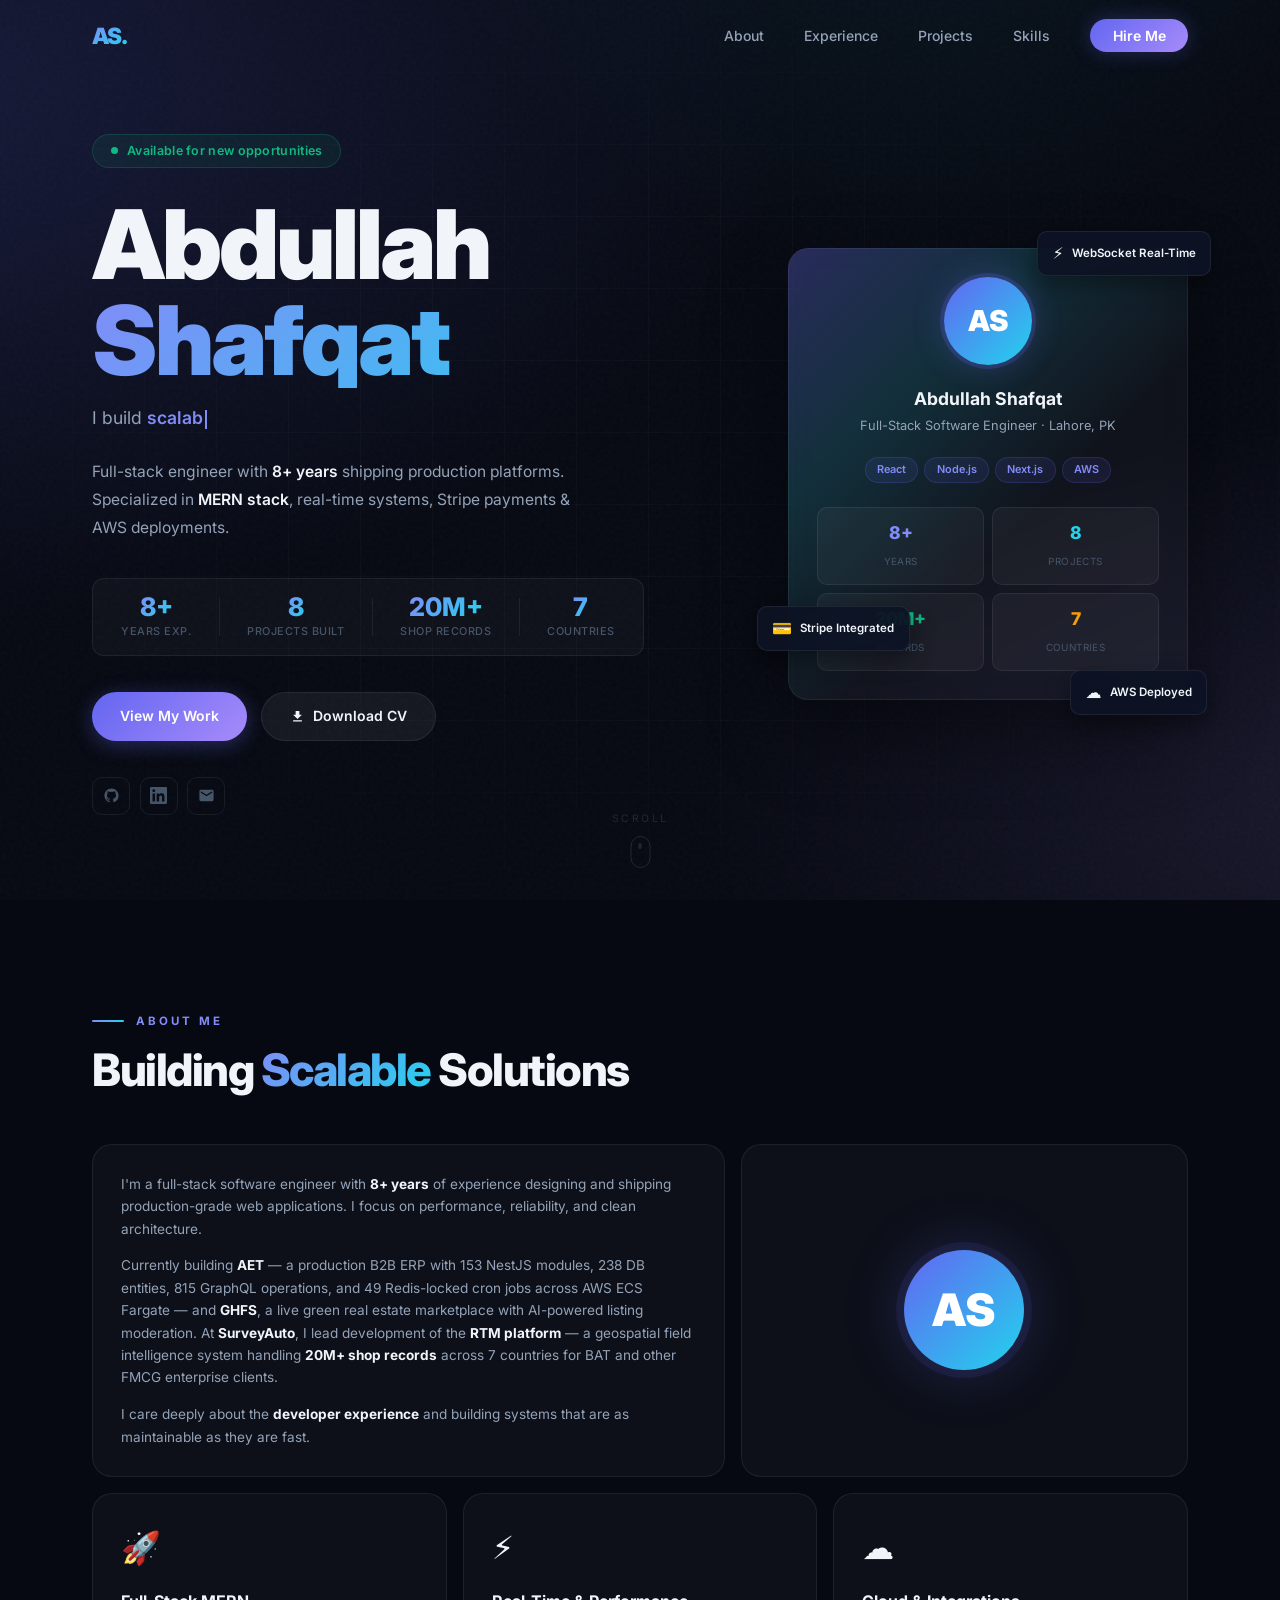
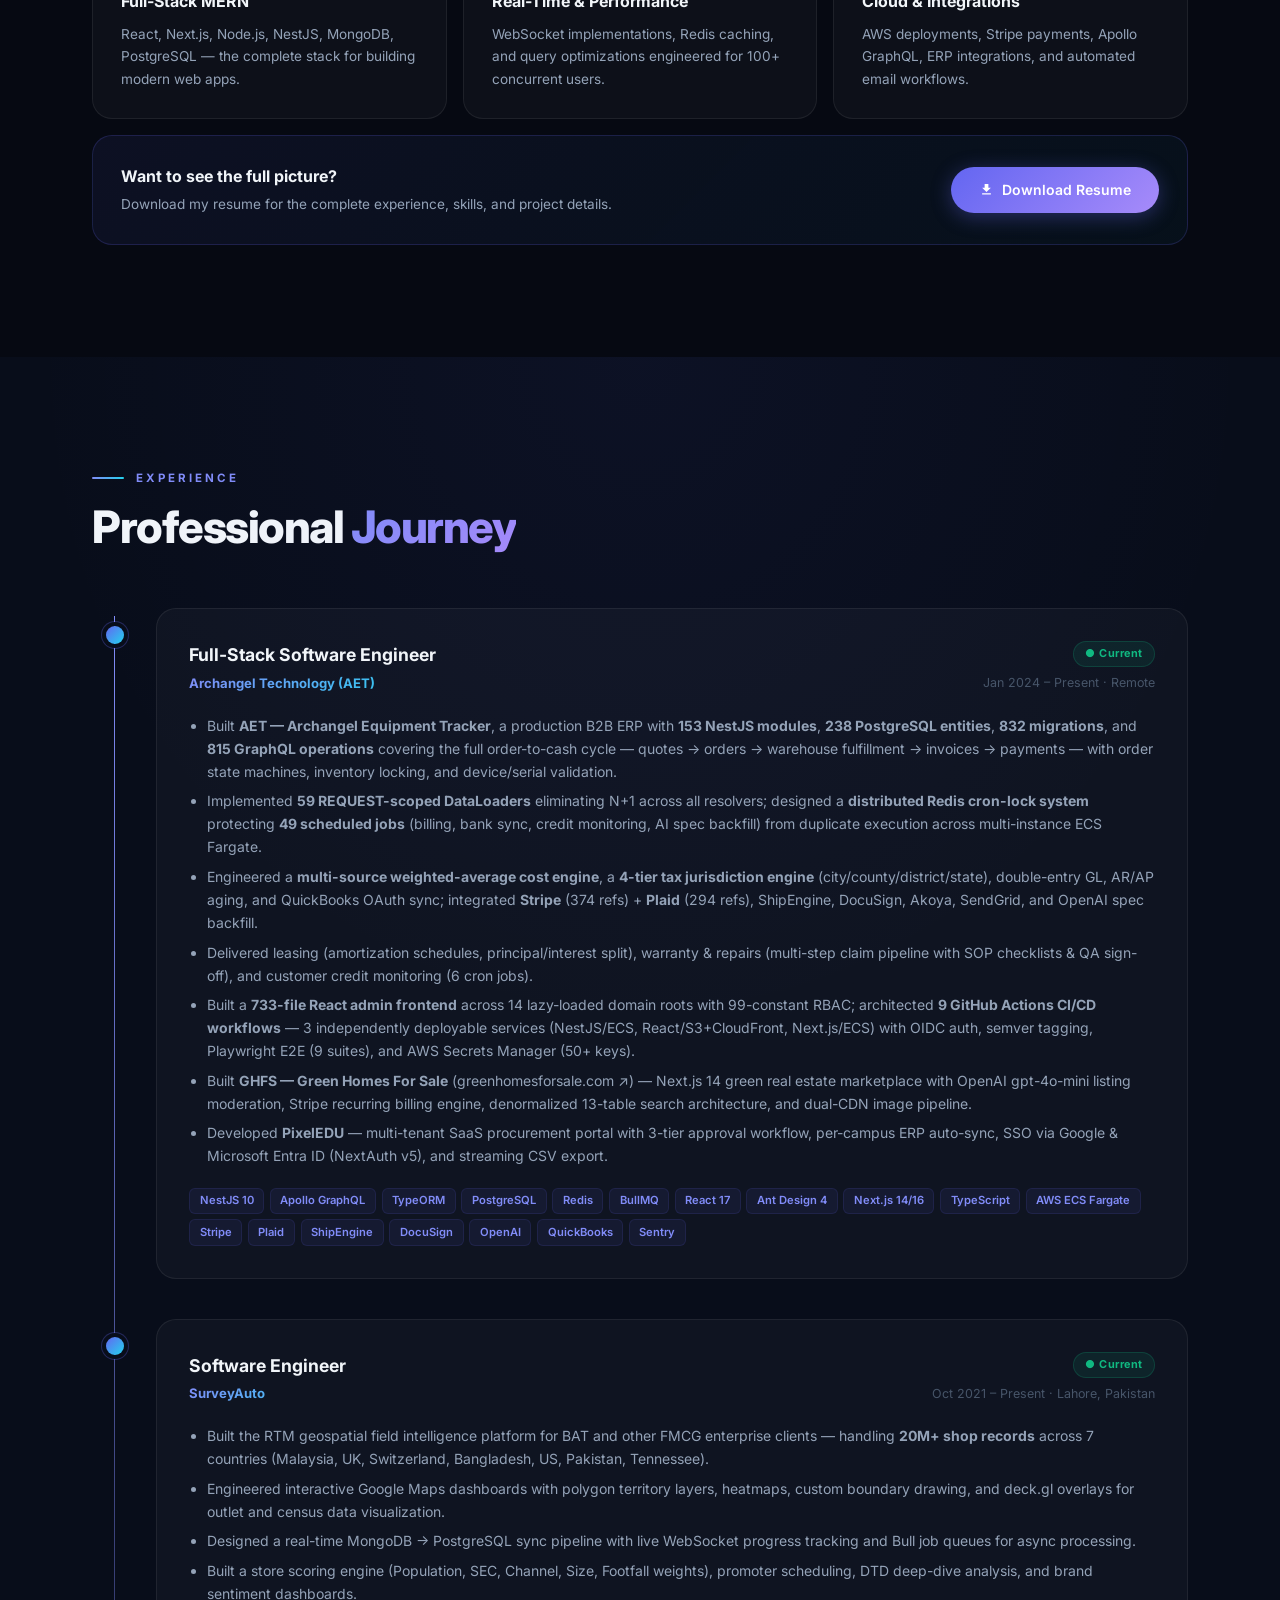
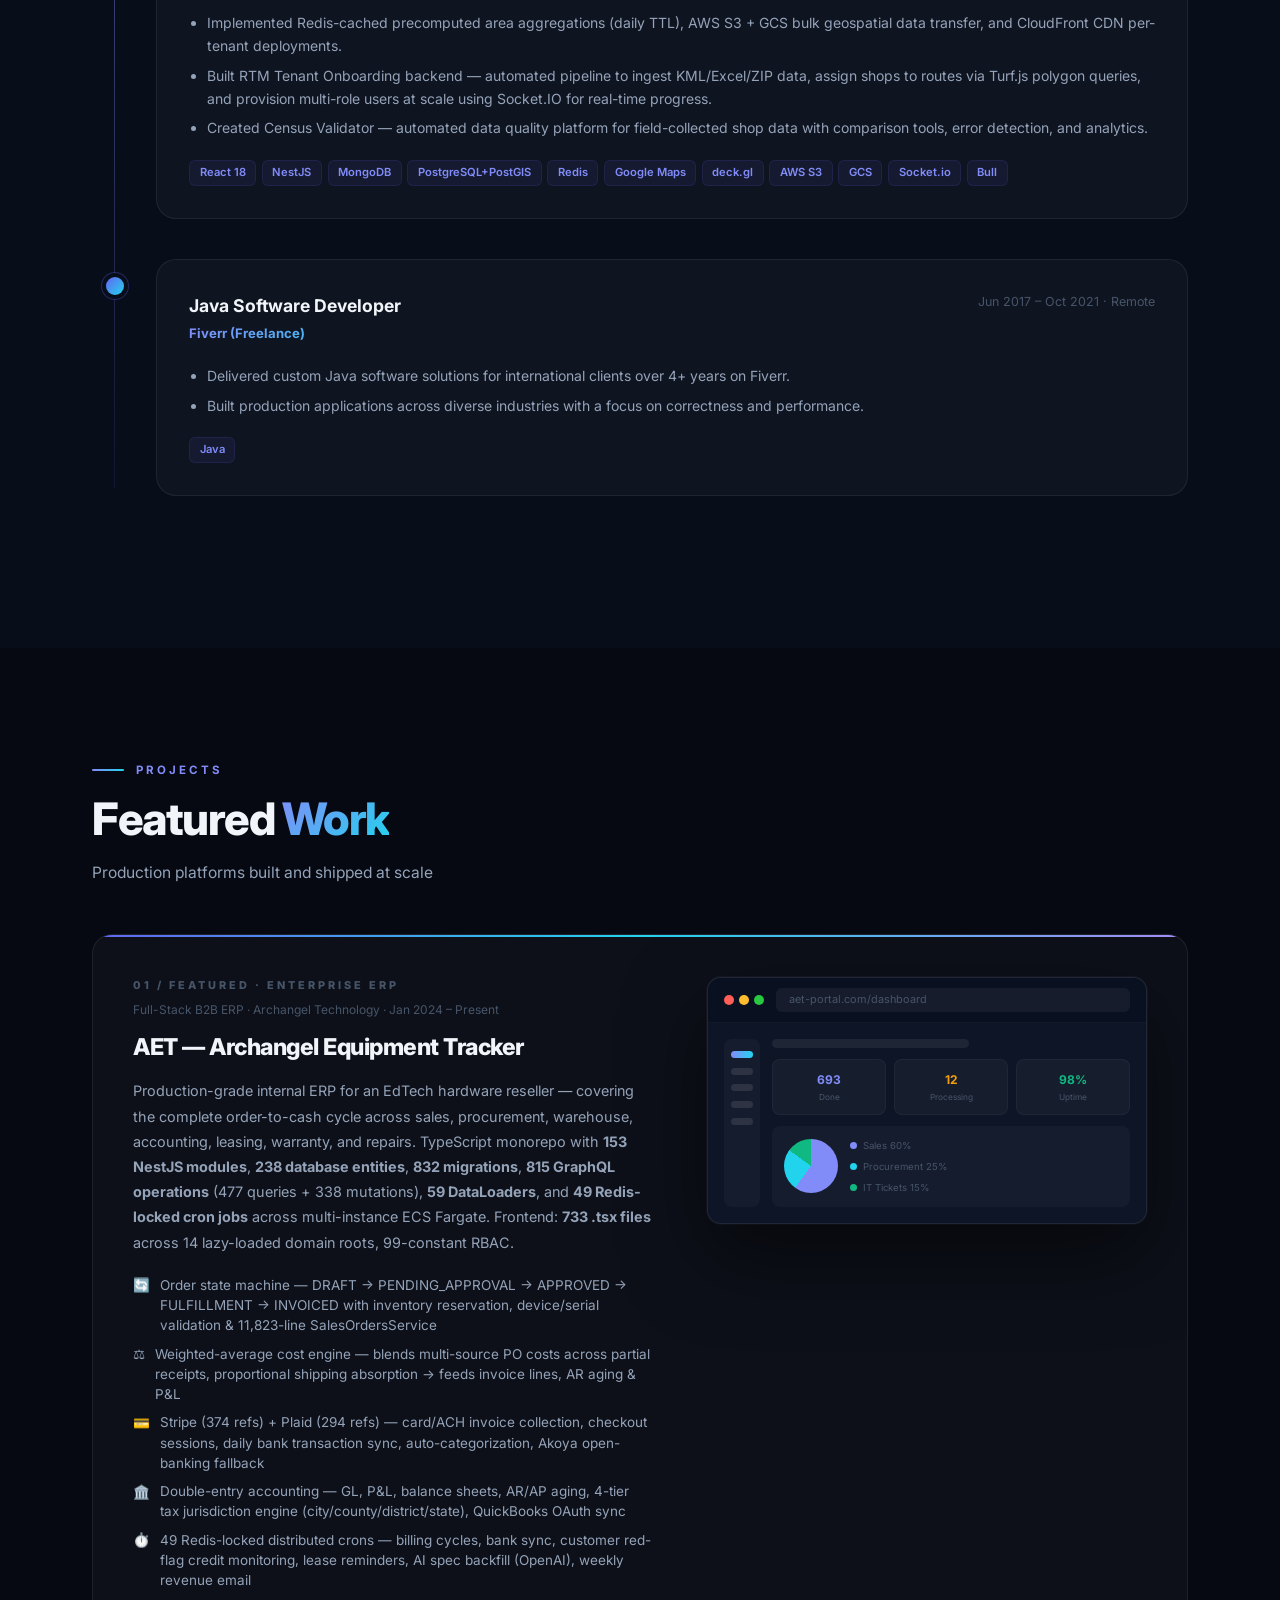
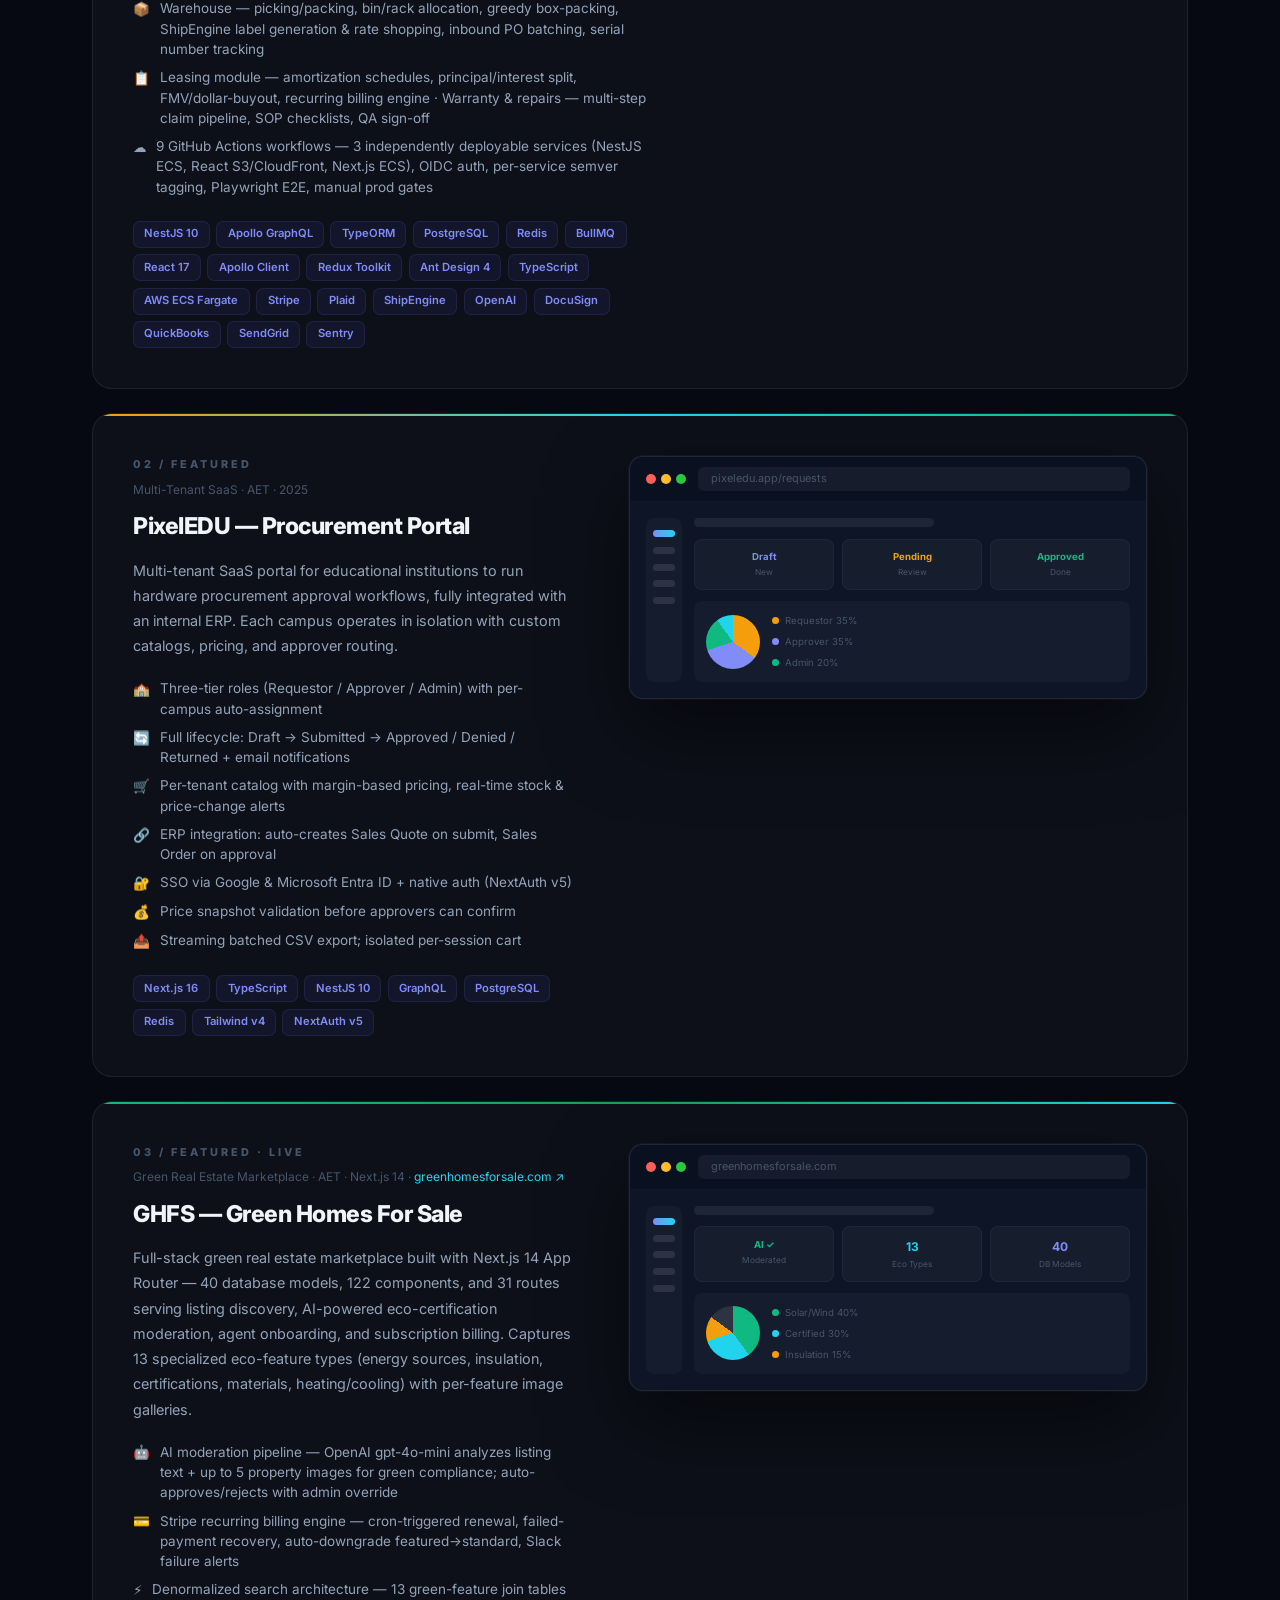
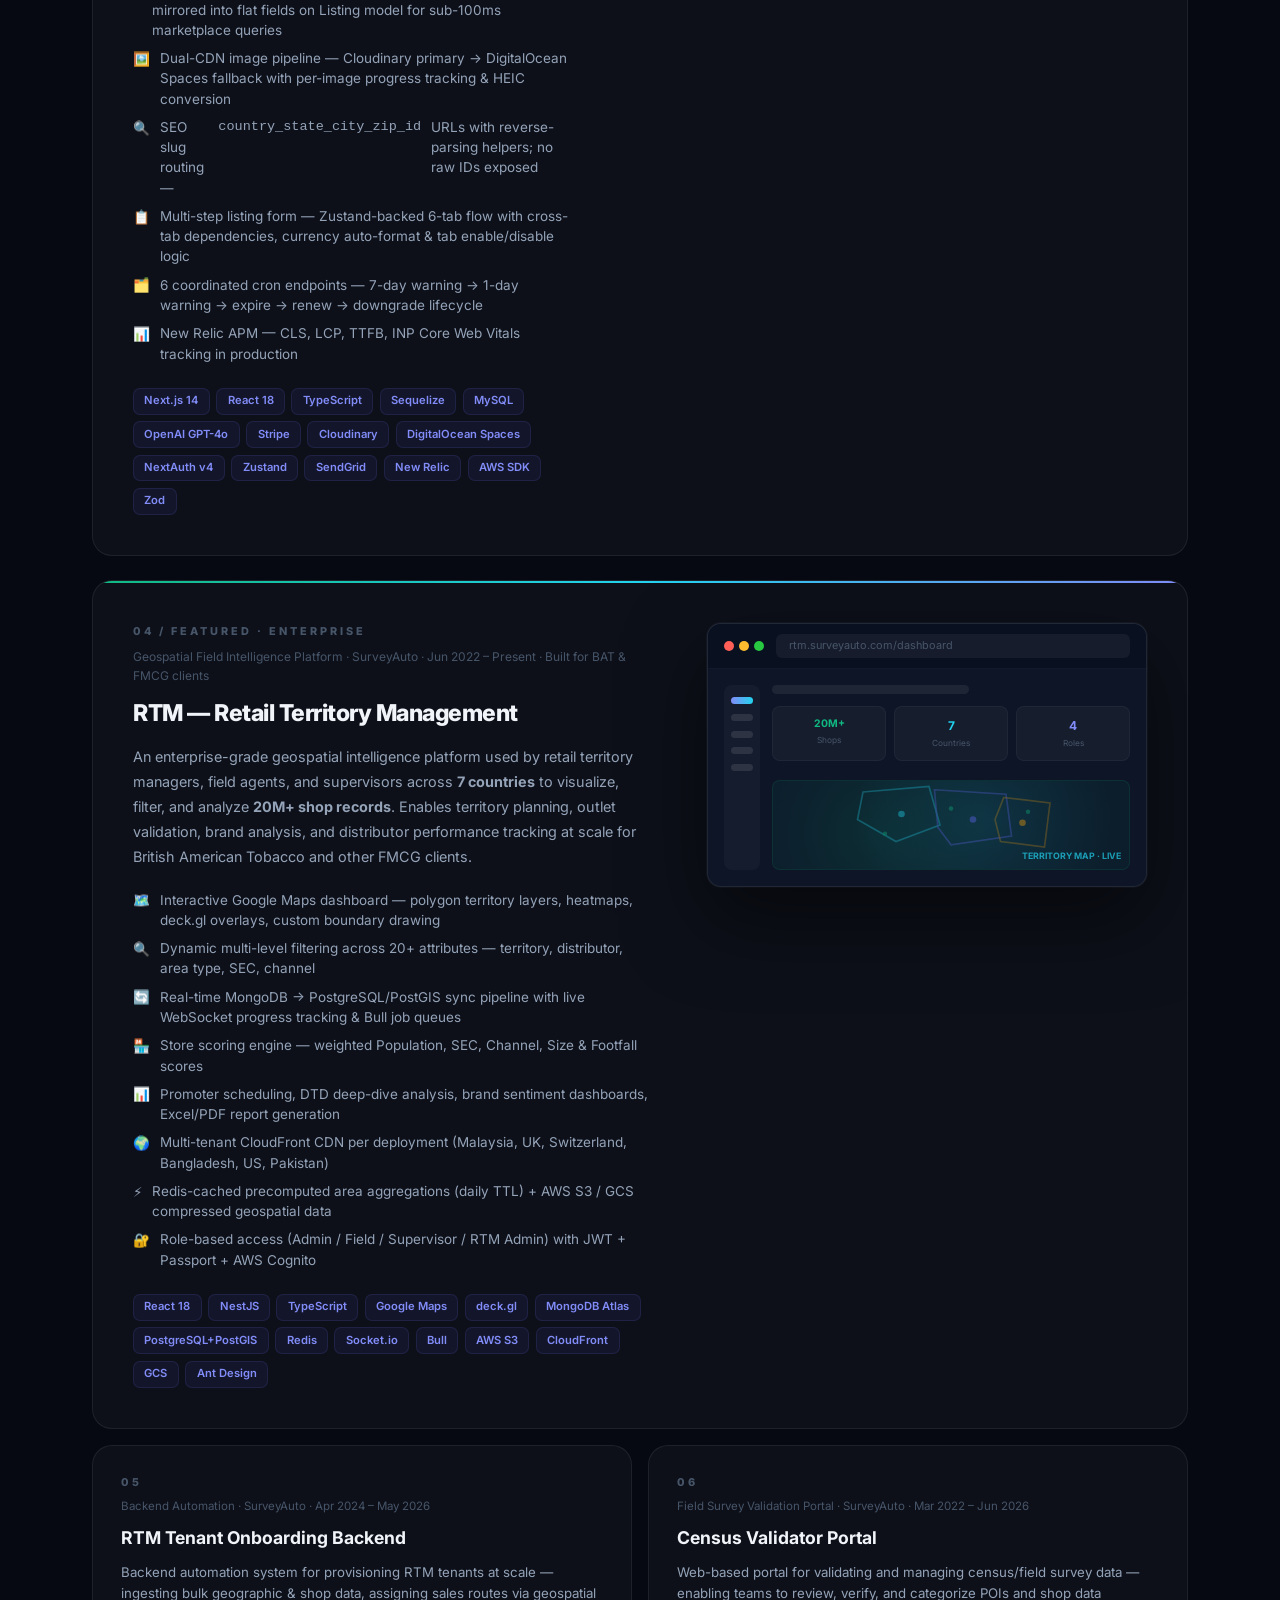
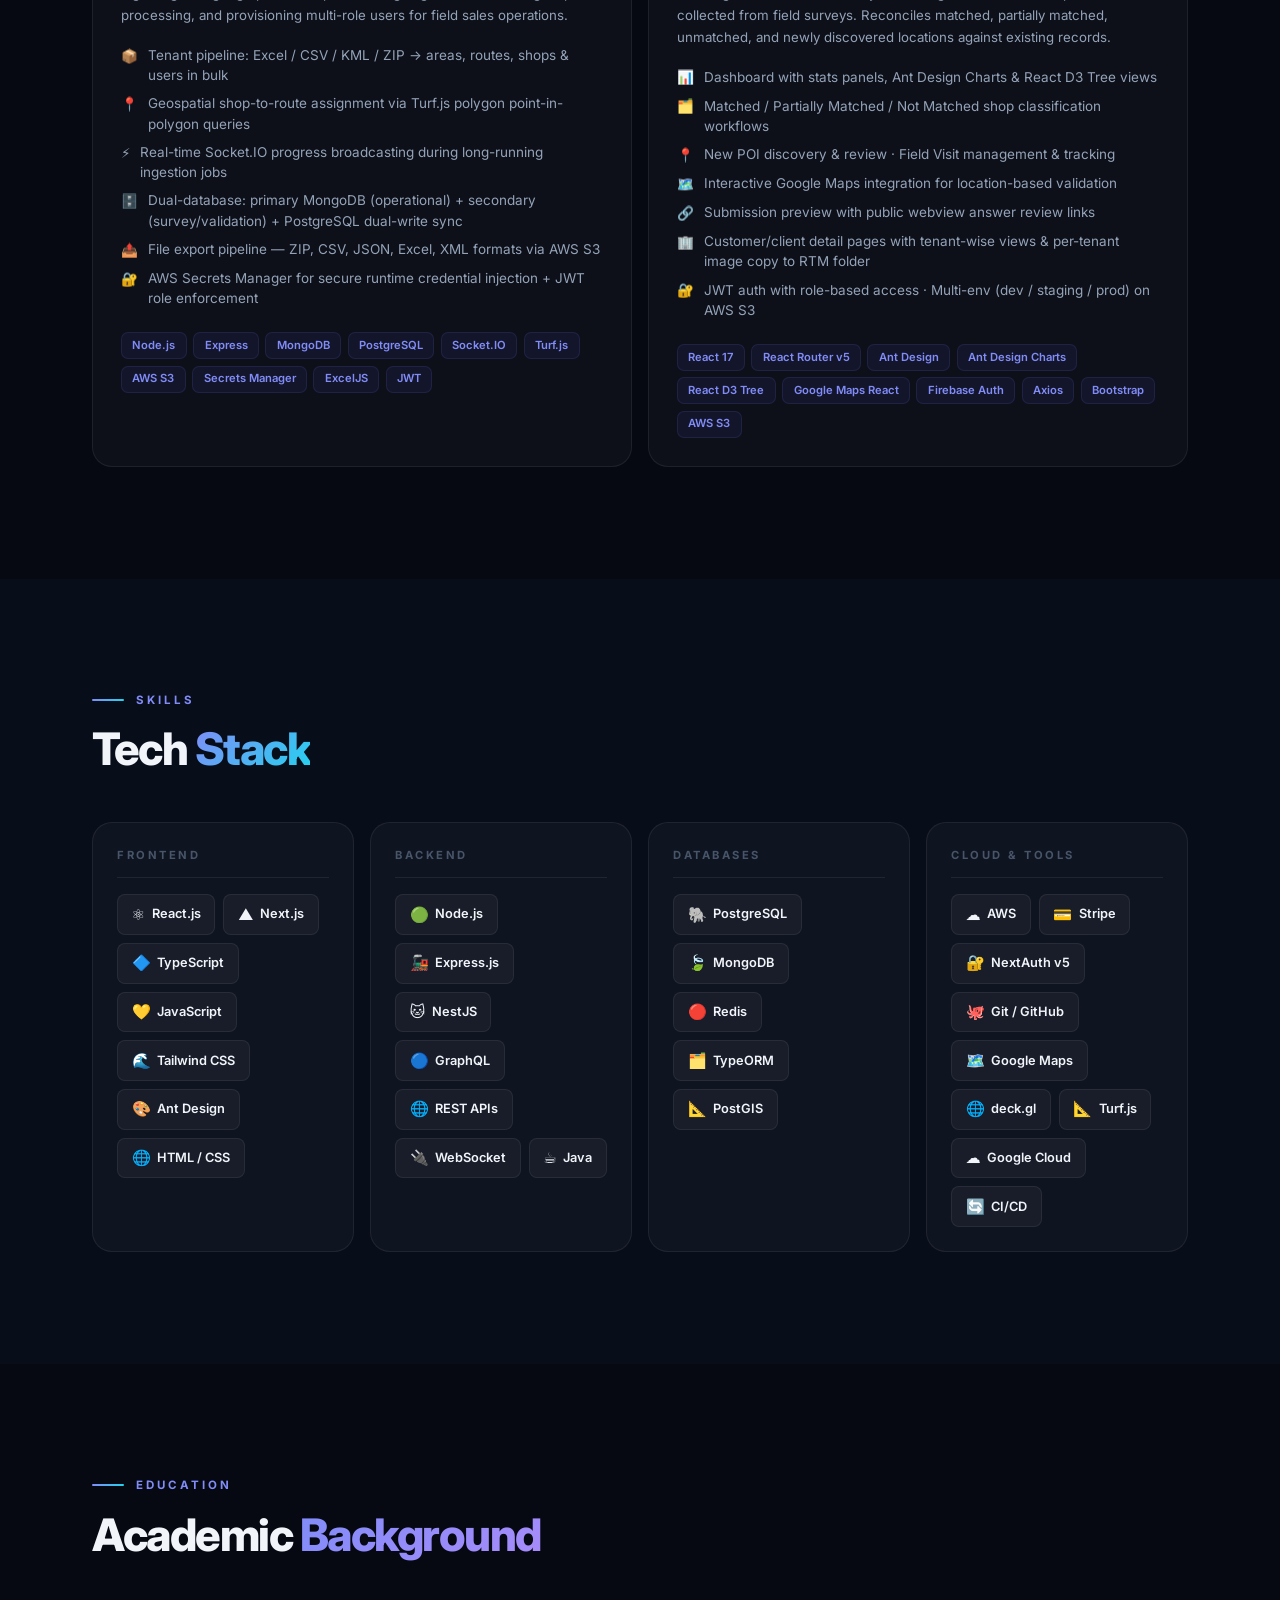
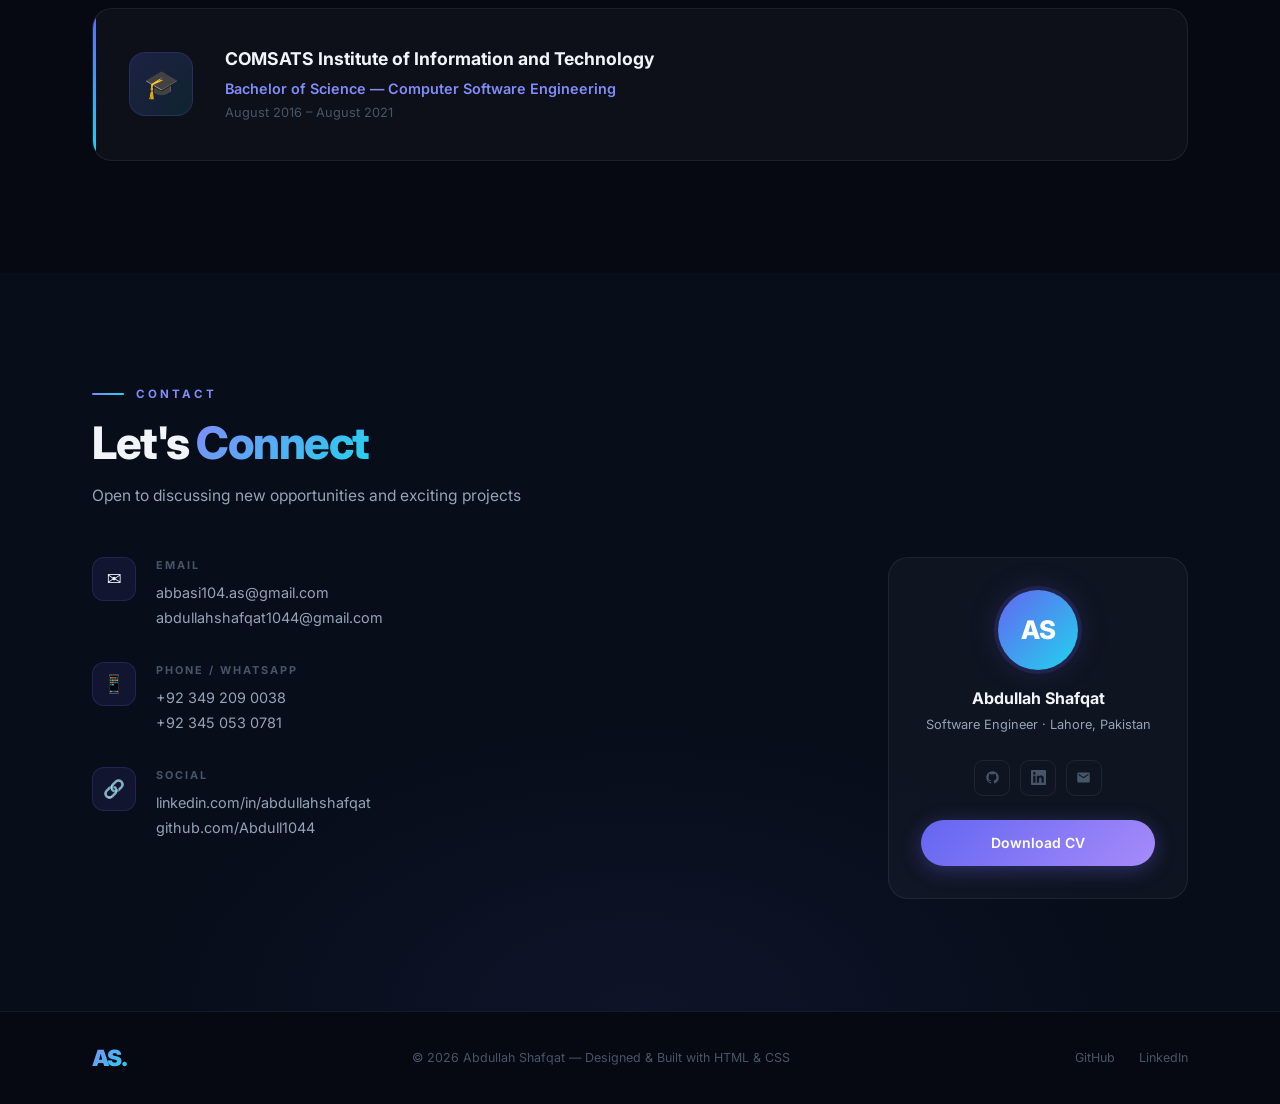
==== commit da0b8c52: "Update AET experience timeline with full scale numbers, real bullets, and all integrations" ====
--- a/index.html
+++ b/index.html
@@ -207,7 +207,7 @@
         <div class="tl-box">
           <div class="tl-top">
             <div>
-              <h3>Full-Stack Web Platform Developer</h3>
+              <h3>Full-Stack Software Engineer</h3>
               <p class="tl-company">Archangel Technology (AET)</p>
             </div>
             <div class="tl-right">
@@ -216,13 +216,16 @@
             </div>
           </div>
           <ul class="tl-bullets">
-            <li>Built the AET Management Portal unifying sales, procurement, inventory, accounting, IT ticketing, asset tracking, and reporting into one system.</li>
-            <li>Developed PixelEDU — a multi-tenant SaaS procurement portal for educational institutions with 3-tier role workflow, ERP integration, and SSO.</li>
-            <li>Implemented recurring lease automation, Stripe invoice payments, and real-time WebSocket notifications.</li>
-            <li>Architected and deployed the full application on AWS with PostgreSQL and Redis.</li>
+            <li>Built <strong>AET — Archangel Equipment Tracker</strong>, a production B2B ERP with <strong>153 NestJS modules</strong>, <strong>238 PostgreSQL entities</strong>, <strong>832 migrations</strong>, and <strong>815 GraphQL operations</strong> covering the full order-to-cash cycle — quotes → orders → warehouse fulfillment → invoices → payments — with order state machines, inventory locking, and device/serial validation.</li>
+            <li>Implemented <strong>59 REQUEST-scoped DataLoaders</strong> eliminating N+1 across all resolvers; designed a <strong>distributed Redis cron-lock system</strong> protecting <strong>49 scheduled jobs</strong> (billing, bank sync, credit monitoring, AI spec backfill) from duplicate execution across multi-instance ECS Fargate.</li>
+            <li>Engineered a <strong>multi-source weighted-average cost engine</strong>, a <strong>4-tier tax jurisdiction engine</strong> (city/county/district/state), double-entry GL, AR/AP aging, and QuickBooks OAuth sync; integrated <strong>Stripe</strong> (374 refs) + <strong>Plaid</strong> (294 refs), ShipEngine, DocuSign, Akoya, SendGrid, and OpenAI spec backfill.</li>
+            <li>Delivered leasing (amortization schedules, principal/interest split), warranty &amp; repairs (multi-step claim pipeline with SOP checklists &amp; QA sign-off), and customer credit monitoring (6 cron jobs).</li>
+            <li>Built a <strong>733-file React admin frontend</strong> across 14 lazy-loaded domain roots with 99-constant RBAC; architected <strong>9 GitHub Actions CI/CD workflows</strong> — 3 independently deployable services (NestJS/ECS, React/S3+CloudFront, Next.js/ECS) with OIDC auth, semver tagging, Playwright E2E (9 suites), and AWS Secrets Manager (50+ keys).</li>
+            <li>Built <strong>GHFS — Green Homes For Sale</strong> (<a href="https://www.greenhomesforsale.com" target="_blank" rel="noopener">greenhomesforsale.com ↗</a>) — Next.js 14 green real estate marketplace with OpenAI gpt-4o-mini listing moderation, Stripe recurring billing engine, denormalized 13-table search architecture, and dual-CDN image pipeline.</li>
+            <li>Developed <strong>PixelEDU</strong> — multi-tenant SaaS procurement portal with 3-tier approval workflow, per-campus ERP auto-sync, SSO via Google &amp; Microsoft Entra ID (NextAuth v5), and streaming CSV export.</li>
           </ul>
           <div class="tl-pills">
-            <span>React.js</span><span>Next.js 16</span><span>Node.js</span><span>NestJS</span><span>PostgreSQL</span><span>AWS</span><span>Stripe</span><span>GraphQL</span>
+            <span>NestJS 10</span><span>Apollo GraphQL</span><span>TypeORM</span><span>PostgreSQL</span><span>Redis</span><span>BullMQ</span><span>React 17</span><span>Ant Design 4</span><span>Next.js 14/16</span><span>TypeScript</span><span>AWS ECS Fargate</span><span>Stripe</span><span>Plaid</span><span>ShipEngine</span><span>DocuSign</span><span>OpenAI</span><span>QuickBooks</span><span>Sentry</span>
           </div>
         </div>
       </div>
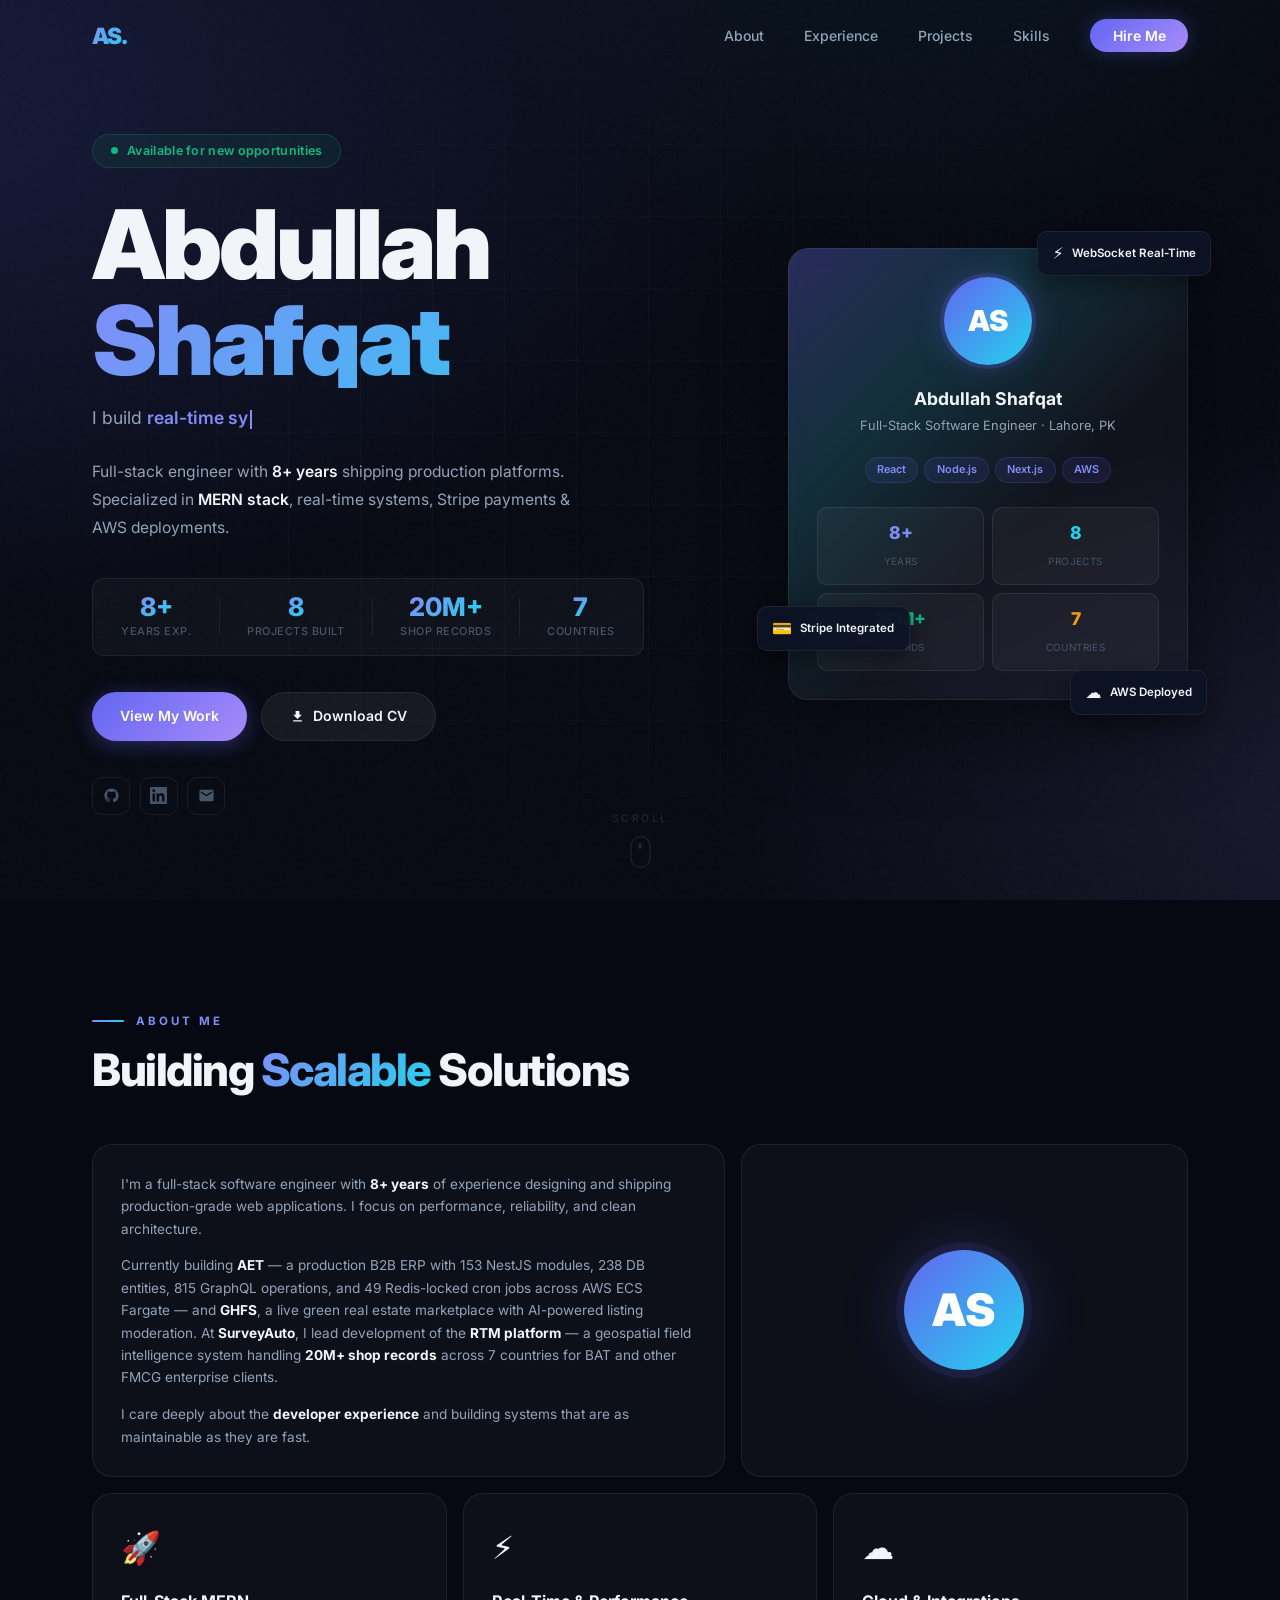
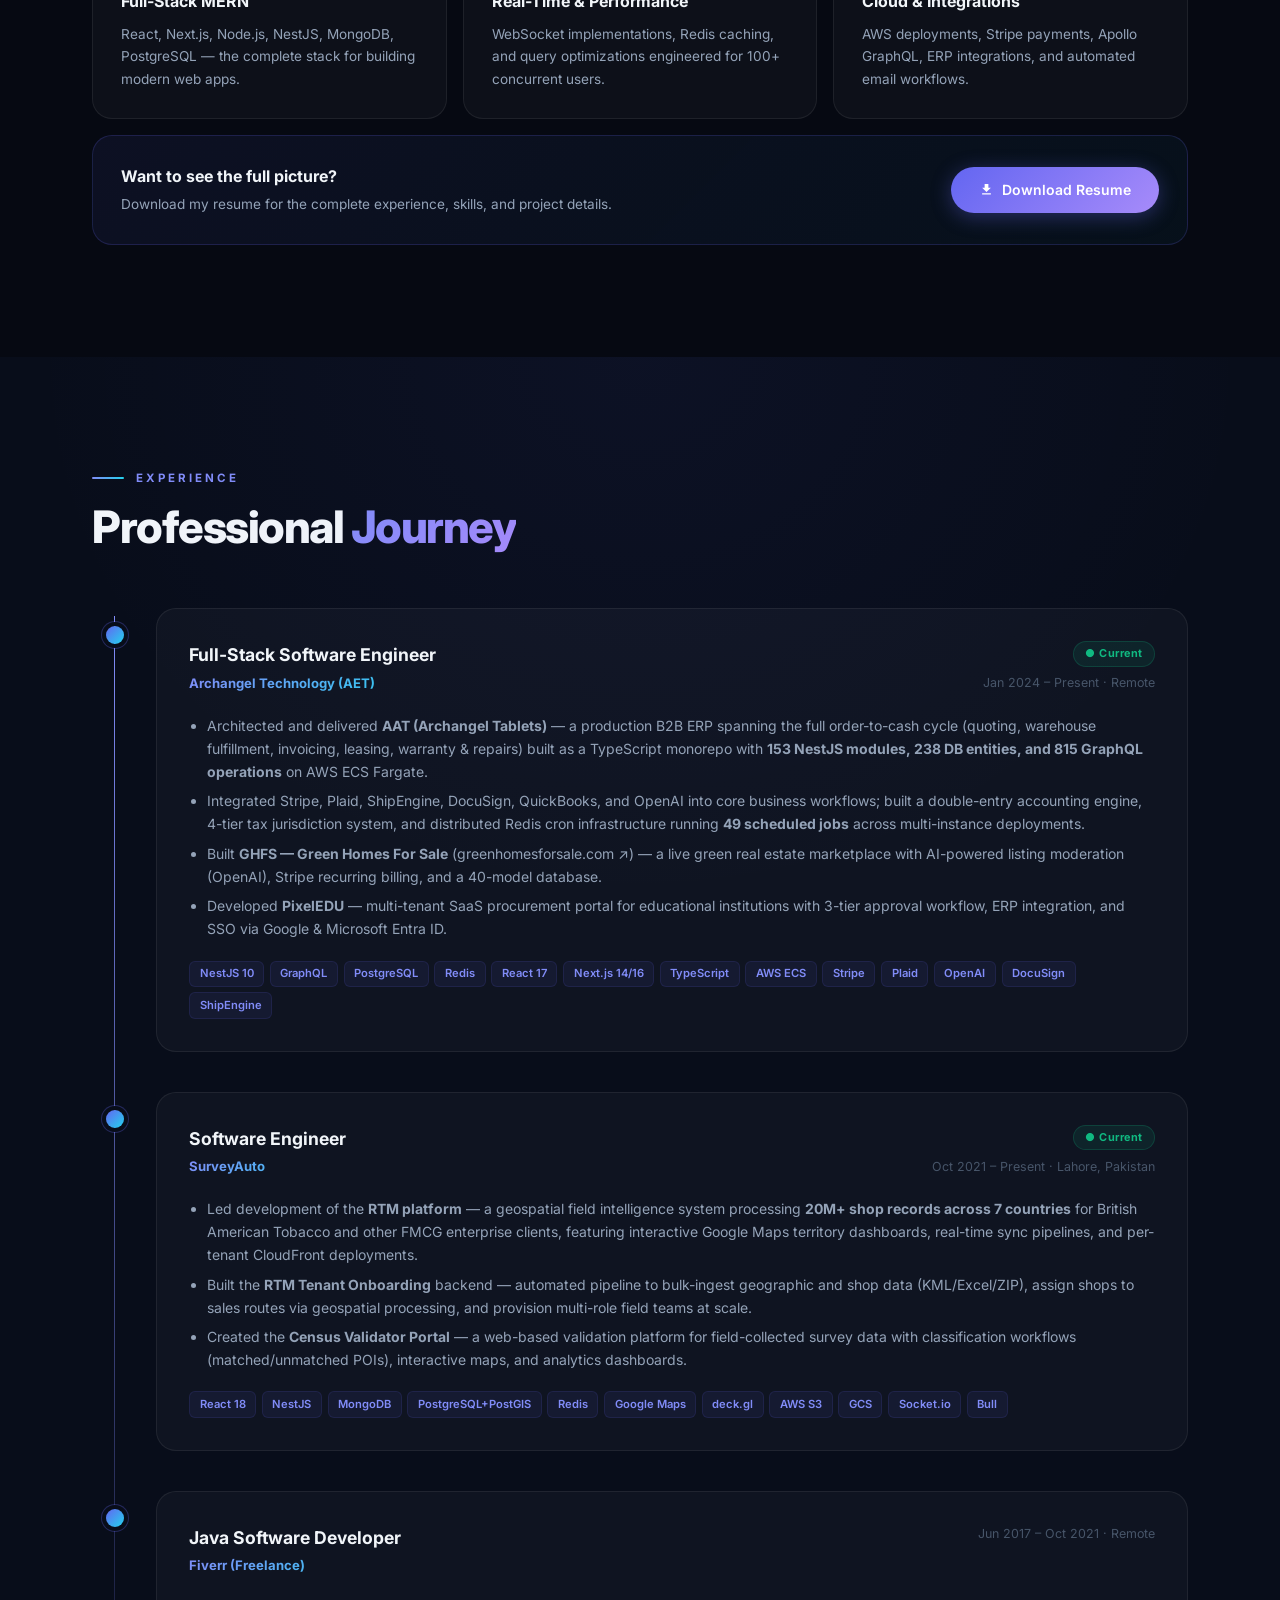
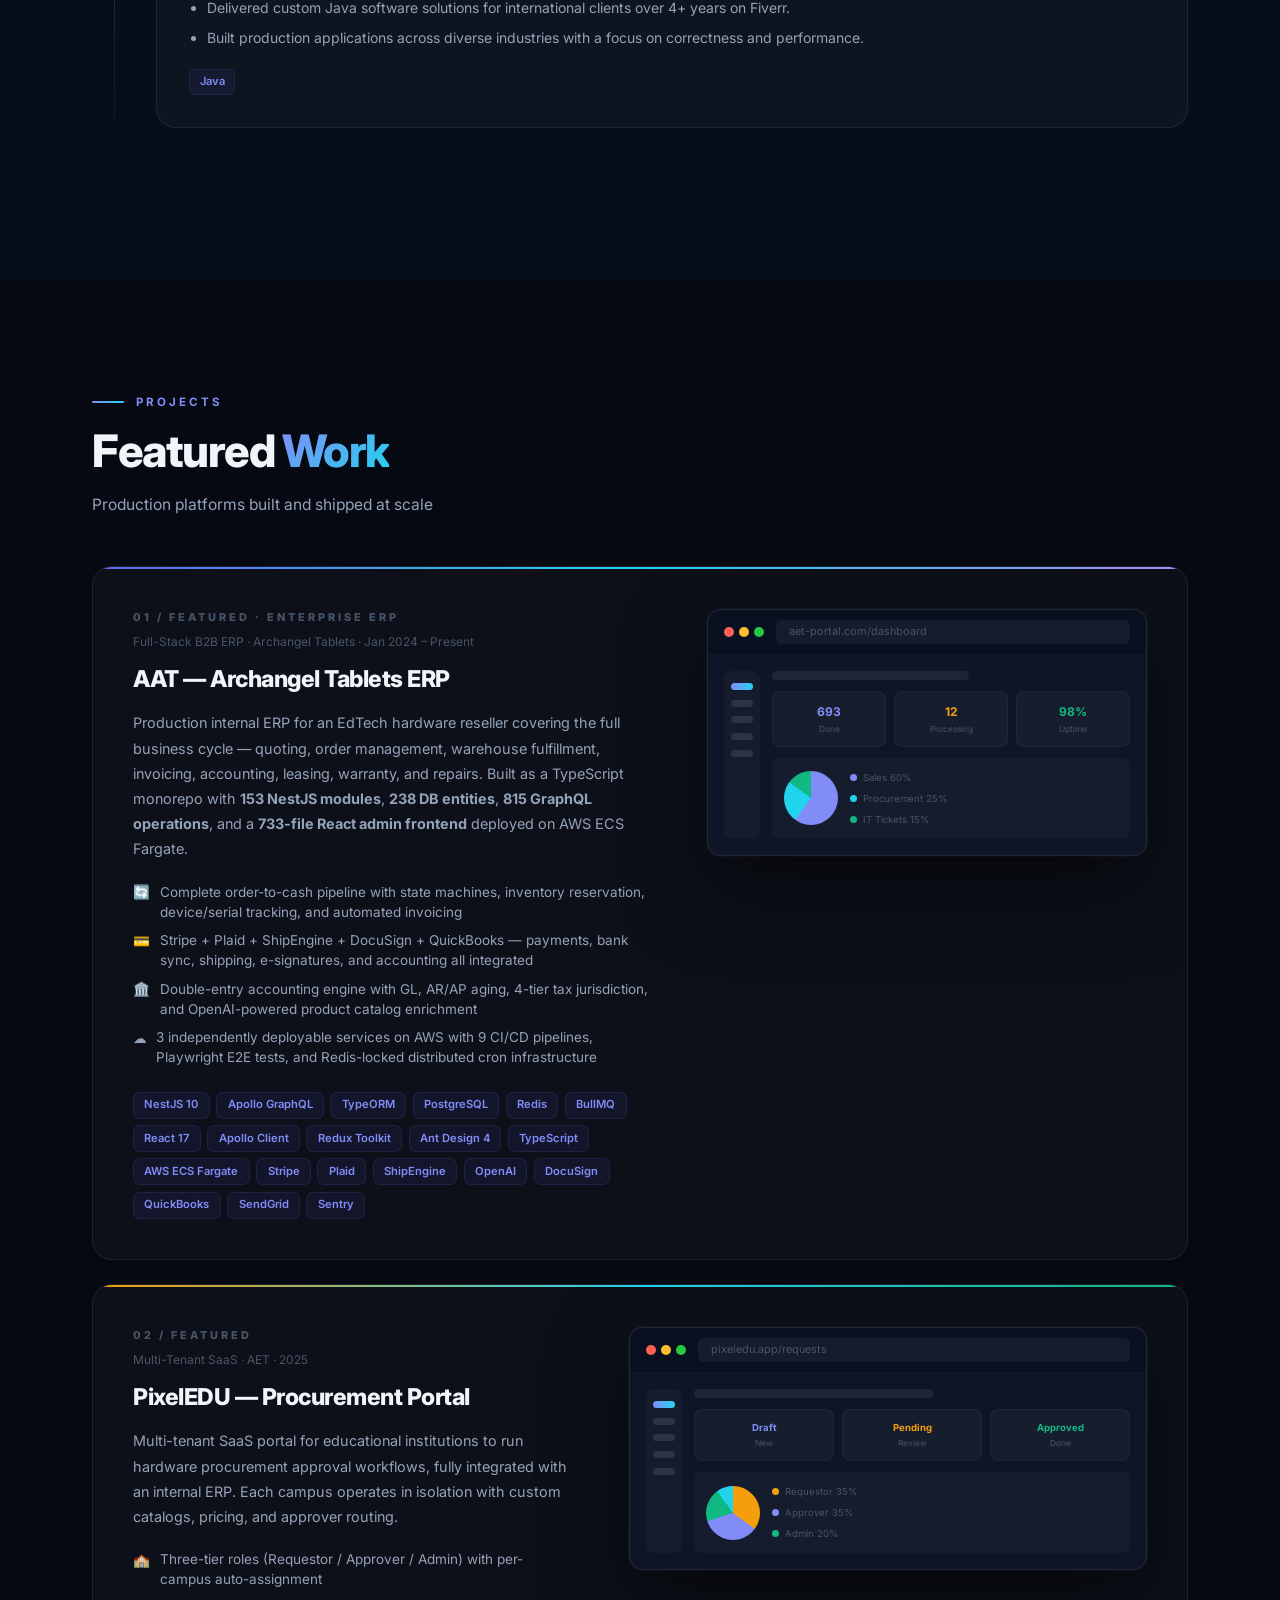
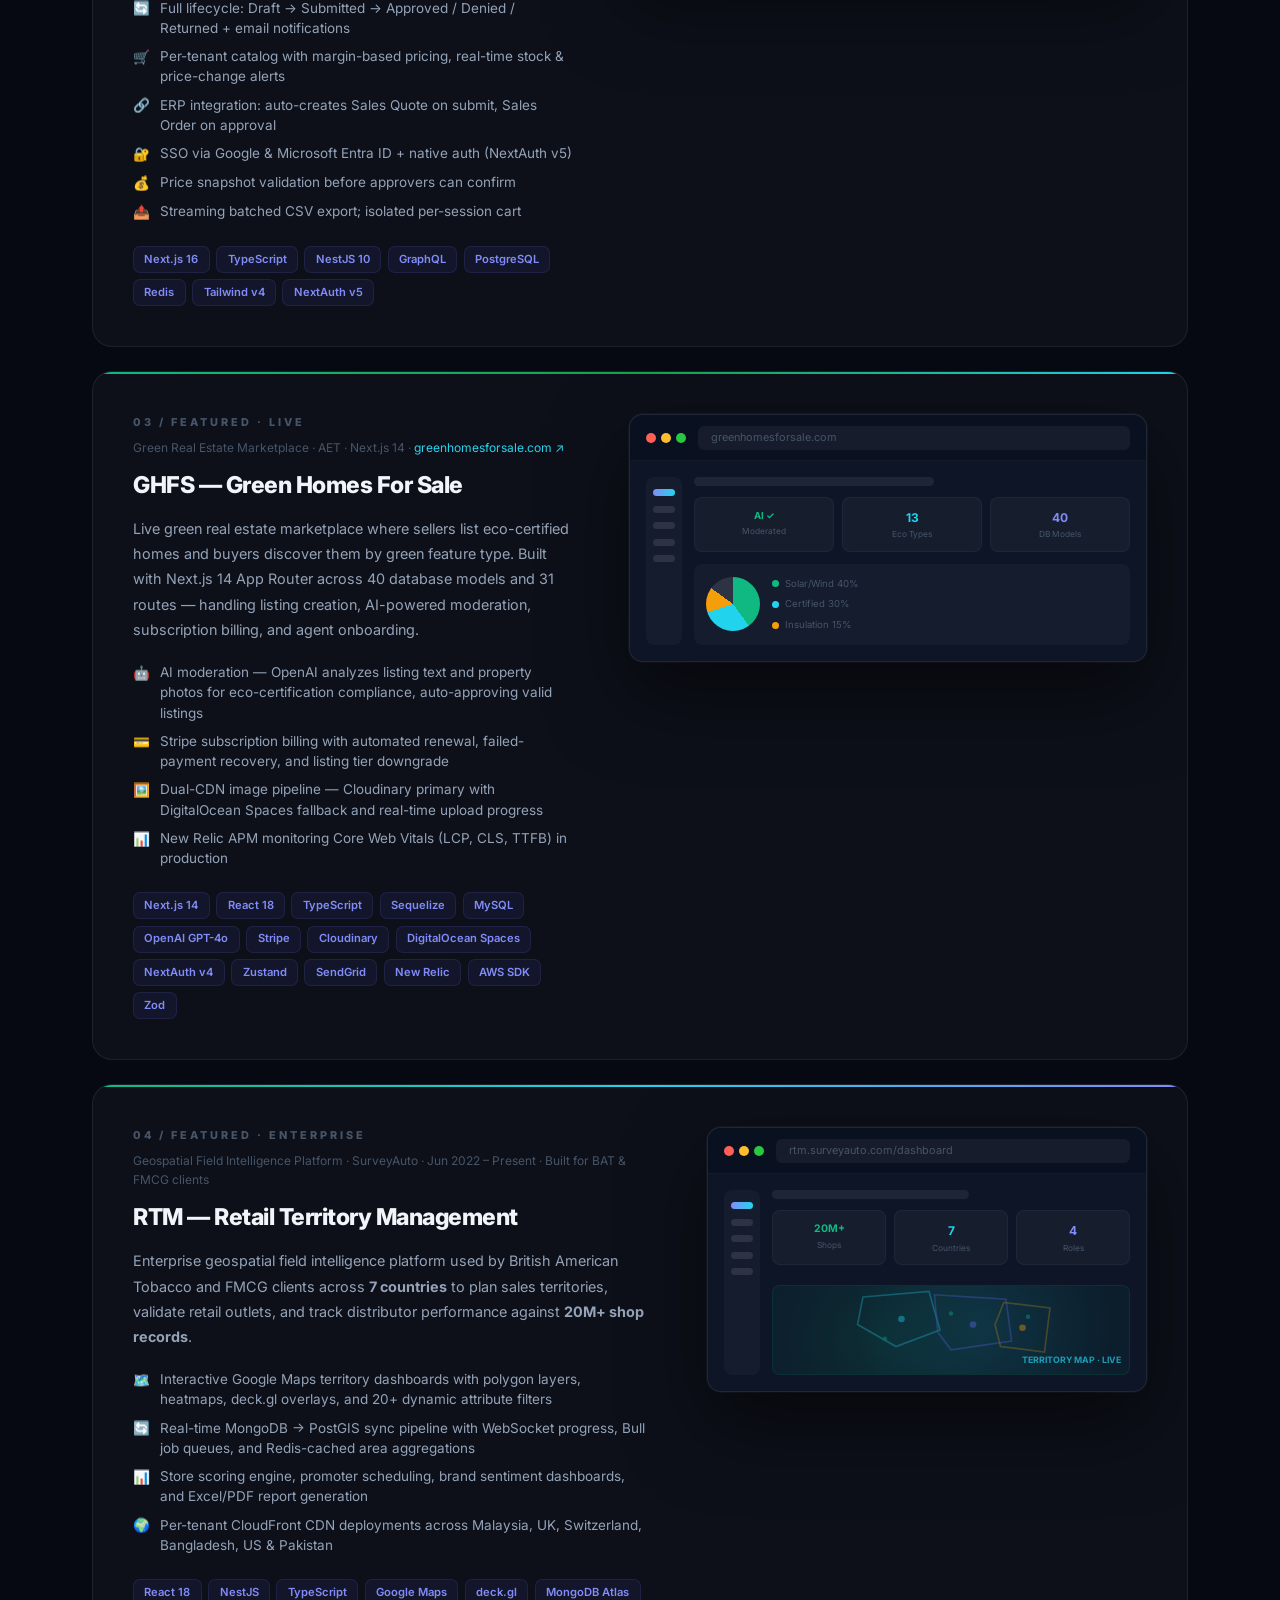
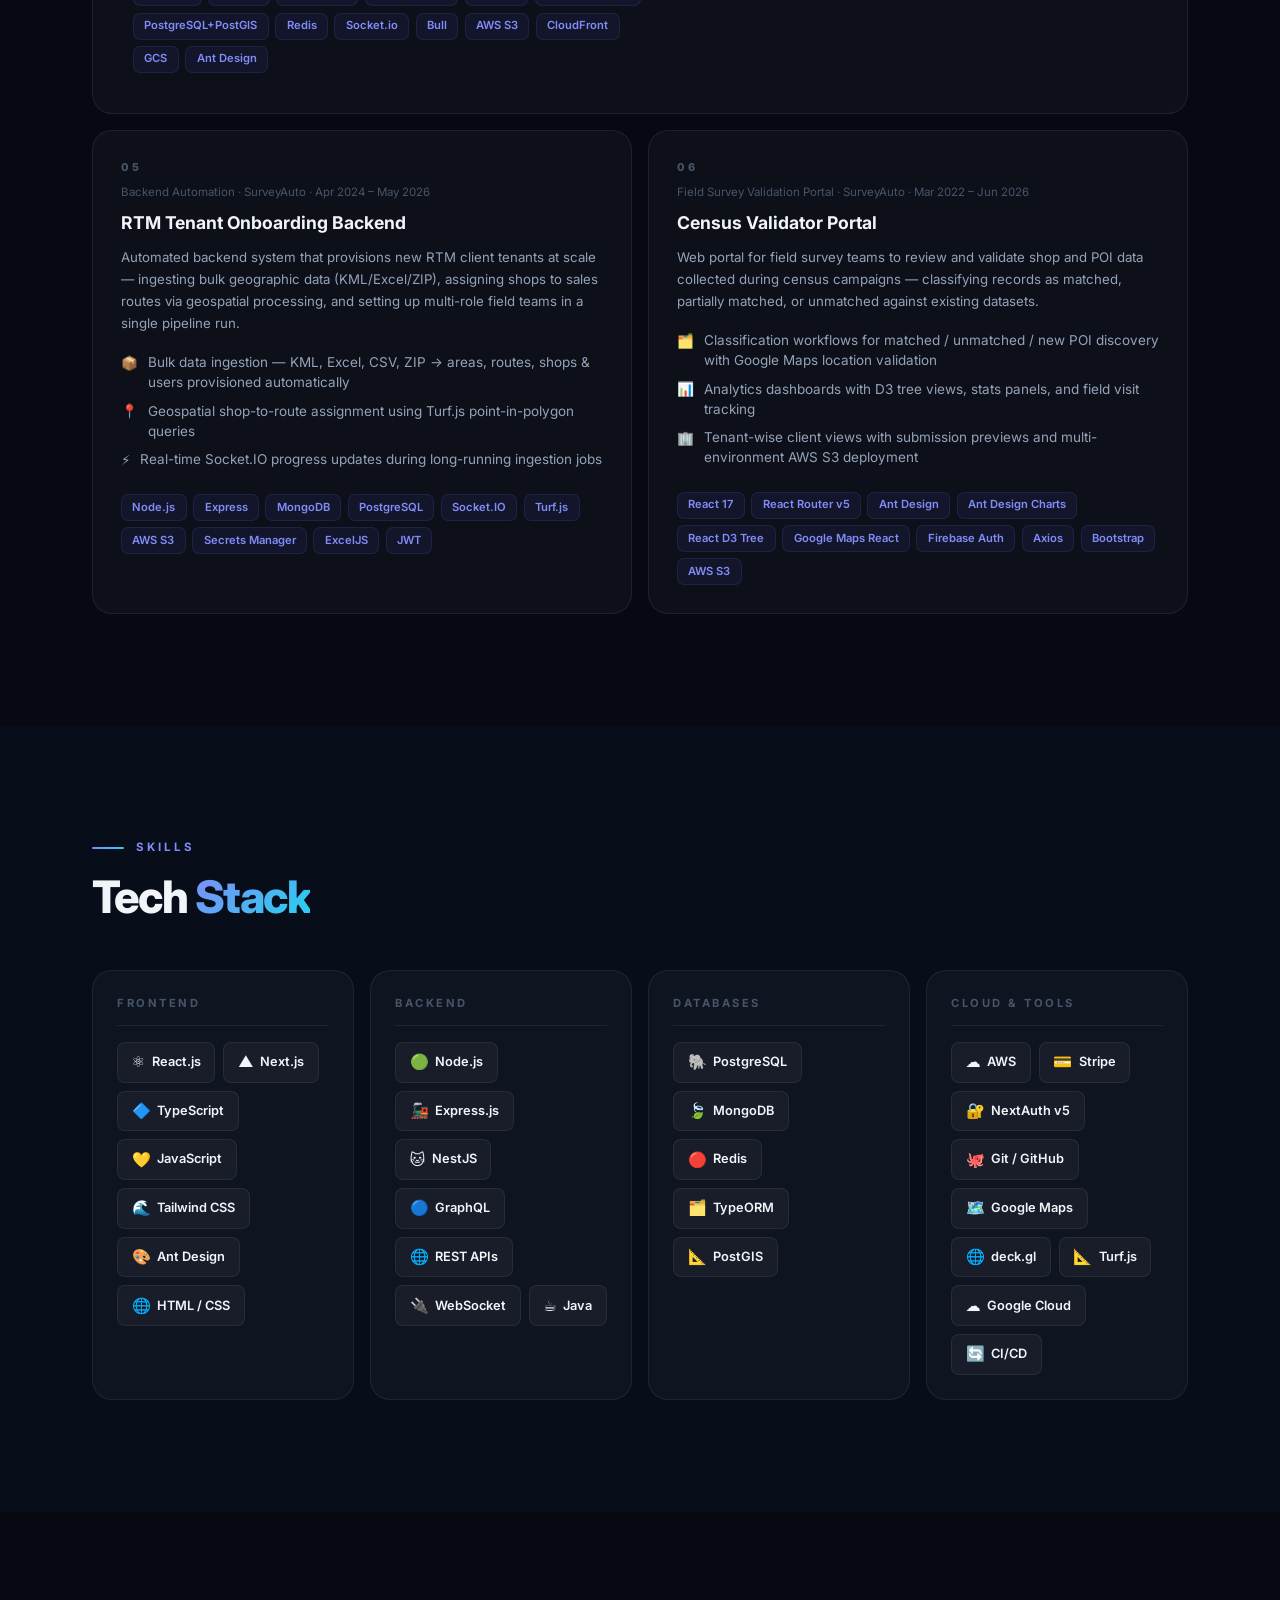
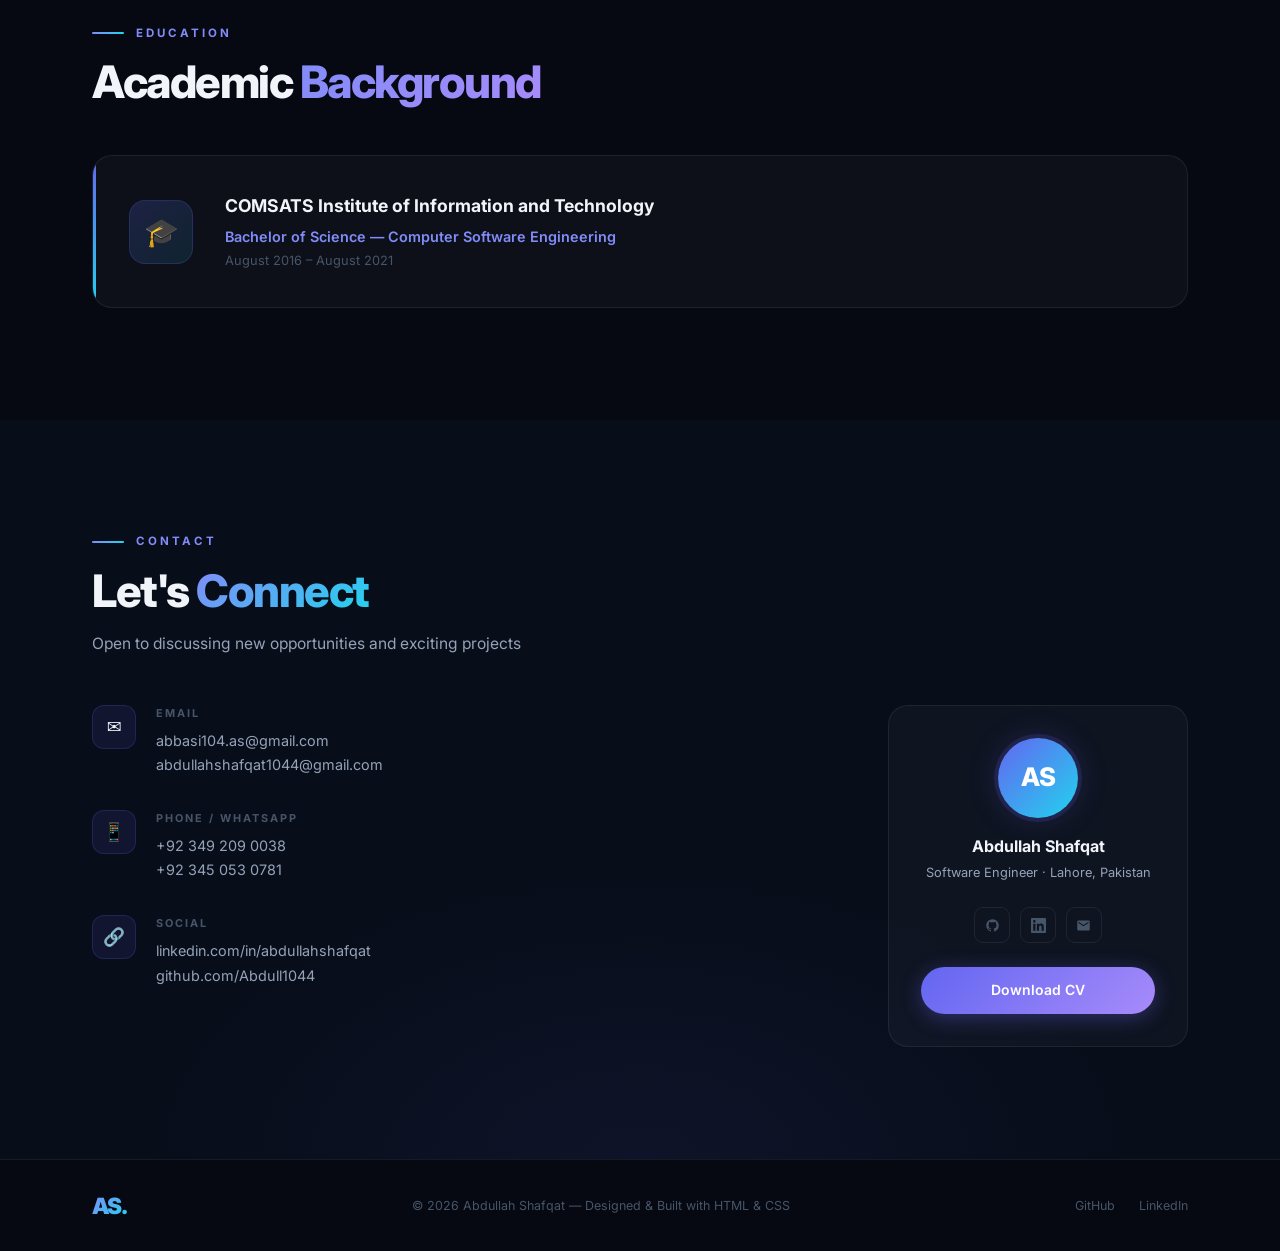
==== commit c1e5f94c: "Simplify all project descriptions to hiring-manager-friendly summaries across portfolio and resume" ====
--- a/index.html
+++ b/index.html
@@ -216,16 +216,13 @@
             </div>
           </div>
           <ul class="tl-bullets">
-            <li>Built <strong>AET — Archangel Equipment Tracker</strong>, a production B2B ERP with <strong>153 NestJS modules</strong>, <strong>238 PostgreSQL entities</strong>, <strong>832 migrations</strong>, and <strong>815 GraphQL operations</strong> covering the full order-to-cash cycle — quotes → orders → warehouse fulfillment → invoices → payments — with order state machines, inventory locking, and device/serial validation.</li>
-            <li>Implemented <strong>59 REQUEST-scoped DataLoaders</strong> eliminating N+1 across all resolvers; designed a <strong>distributed Redis cron-lock system</strong> protecting <strong>49 scheduled jobs</strong> (billing, bank sync, credit monitoring, AI spec backfill) from duplicate execution across multi-instance ECS Fargate.</li>
-            <li>Engineered a <strong>multi-source weighted-average cost engine</strong>, a <strong>4-tier tax jurisdiction engine</strong> (city/county/district/state), double-entry GL, AR/AP aging, and QuickBooks OAuth sync; integrated <strong>Stripe</strong> (374 refs) + <strong>Plaid</strong> (294 refs), ShipEngine, DocuSign, Akoya, SendGrid, and OpenAI spec backfill.</li>
-            <li>Delivered leasing (amortization schedules, principal/interest split), warranty &amp; repairs (multi-step claim pipeline with SOP checklists &amp; QA sign-off), and customer credit monitoring (6 cron jobs).</li>
-            <li>Built a <strong>733-file React admin frontend</strong> across 14 lazy-loaded domain roots with 99-constant RBAC; architected <strong>9 GitHub Actions CI/CD workflows</strong> — 3 independently deployable services (NestJS/ECS, React/S3+CloudFront, Next.js/ECS) with OIDC auth, semver tagging, Playwright E2E (9 suites), and AWS Secrets Manager (50+ keys).</li>
-            <li>Built <strong>GHFS — Green Homes For Sale</strong> (<a href="https://www.greenhomesforsale.com" target="_blank" rel="noopener">greenhomesforsale.com ↗</a>) — Next.js 14 green real estate marketplace with OpenAI gpt-4o-mini listing moderation, Stripe recurring billing engine, denormalized 13-table search architecture, and dual-CDN image pipeline.</li>
-            <li>Developed <strong>PixelEDU</strong> — multi-tenant SaaS procurement portal with 3-tier approval workflow, per-campus ERP auto-sync, SSO via Google &amp; Microsoft Entra ID (NextAuth v5), and streaming CSV export.</li>
+            <li>Architected and delivered <strong>AAT (Archangel Tablets)</strong> — a production B2B ERP spanning the full order-to-cash cycle (quoting, warehouse fulfillment, invoicing, leasing, warranty &amp; repairs) built as a TypeScript monorepo with <strong>153 NestJS modules, 238 DB entities, and 815 GraphQL operations</strong> on AWS ECS Fargate.</li>
+            <li>Integrated Stripe, Plaid, ShipEngine, DocuSign, QuickBooks, and OpenAI into core business workflows; built a double-entry accounting engine, 4-tier tax jurisdiction system, and distributed Redis cron infrastructure running <strong>49 scheduled jobs</strong> across multi-instance deployments.</li>
+            <li>Built <strong>GHFS — Green Homes For Sale</strong> (<a href="https://www.greenhomesforsale.com" target="_blank" rel="noopener">greenhomesforsale.com ↗</a>) — a live green real estate marketplace with AI-powered listing moderation (OpenAI), Stripe recurring billing, and a 40-model database.</li>
+            <li>Developed <strong>PixelEDU</strong> — multi-tenant SaaS procurement portal for educational institutions with 3-tier approval workflow, ERP integration, and SSO via Google &amp; Microsoft Entra ID.</li>
           </ul>
           <div class="tl-pills">
-            <span>NestJS 10</span><span>Apollo GraphQL</span><span>TypeORM</span><span>PostgreSQL</span><span>Redis</span><span>BullMQ</span><span>React 17</span><span>Ant Design 4</span><span>Next.js 14/16</span><span>TypeScript</span><span>AWS ECS Fargate</span><span>Stripe</span><span>Plaid</span><span>ShipEngine</span><span>DocuSign</span><span>OpenAI</span><span>QuickBooks</span><span>Sentry</span>
+            <span>NestJS 10</span><span>GraphQL</span><span>PostgreSQL</span><span>Redis</span><span>React 17</span><span>Next.js 14/16</span><span>TypeScript</span><span>AWS ECS</span><span>Stripe</span><span>Plaid</span><span>OpenAI</span><span>DocuSign</span><span>ShipEngine</span>
           </div>
         </div>
       </div>
@@ -244,13 +241,9 @@
             </div>
           </div>
           <ul class="tl-bullets">
-            <li>Built the RTM geospatial field intelligence platform for BAT and other FMCG enterprise clients — handling <strong>20M+ shop records</strong> across 7 countries (Malaysia, UK, Switzerland, Bangladesh, US, Pakistan, Tennessee).</li>
-            <li>Engineered interactive Google Maps dashboards with polygon territory layers, heatmaps, custom boundary drawing, and deck.gl overlays for outlet and census data visualization.</li>
-            <li>Designed a real-time MongoDB → PostgreSQL sync pipeline with live WebSocket progress tracking and Bull job queues for async processing.</li>
-            <li>Built a store scoring engine (Population, SEC, Channel, Size, Footfall weights), promoter scheduling, DTD deep-dive analysis, and brand sentiment dashboards.</li>
-            <li>Implemented Redis-cached precomputed area aggregations (daily TTL), AWS S3 + GCS bulk geospatial data transfer, and CloudFront CDN per-tenant deployments.</li>
-            <li>Built RTM Tenant Onboarding backend — automated pipeline to ingest KML/Excel/ZIP data, assign shops to routes via Turf.js polygon queries, and provision multi-role users at scale using Socket.IO for real-time progress.</li>
-            <li>Created Census Validator — automated data quality platform for field-collected shop data with comparison tools, error detection, and analytics.</li>
+            <li>Led development of the <strong>RTM platform</strong> — a geospatial field intelligence system processing <strong>20M+ shop records across 7 countries</strong> for British American Tobacco and other FMCG enterprise clients, featuring interactive Google Maps territory dashboards, real-time sync pipelines, and per-tenant CloudFront deployments.</li>
+            <li>Built the <strong>RTM Tenant Onboarding</strong> backend — automated pipeline to bulk-ingest geographic and shop data (KML/Excel/ZIP), assign shops to sales routes via geospatial processing, and provision multi-role field teams at scale.</li>
+            <li>Created the <strong>Census Validator Portal</strong> — a web-based validation platform for field-collected survey data with classification workflows (matched/unmatched POIs), interactive maps, and analytics dashboards.</li>
           </ul>
           <div class="tl-pills">
             <span>React 18</span><span>NestJS</span><span>MongoDB</span><span>PostgreSQL+PostGIS</span><span>Redis</span><span>Google Maps</span><span>deck.gl</span><span>AWS S3</span><span>GCS</span><span>Socket.io</span><span>Bull</span>
@@ -300,18 +293,14 @@
         <div class="proj-inner">
           <div class="proj-info">
             <div class="proj-num">01 / FEATURED · ENTERPRISE ERP</div>
-            <div class="proj-label">Full-Stack B2B ERP · Archangel Technology · Jan 2024 – Present</div>
-            <h3>AET — Archangel Equipment Tracker</h3>
-            <p>Production-grade internal ERP for an EdTech hardware reseller — covering the complete order-to-cash cycle across sales, procurement, warehouse, accounting, leasing, warranty, and repairs. TypeScript monorepo with <strong>153 NestJS modules</strong>, <strong>238 database entities</strong>, <strong>832 migrations</strong>, <strong>815 GraphQL operations</strong> (477 queries + 338 mutations), <strong>59 DataLoaders</strong>, and <strong>49 Redis-locked cron jobs</strong> across multi-instance ECS Fargate. Frontend: <strong>733 .tsx files</strong> across 14 lazy-loaded domain roots, 99-constant RBAC.</p>
+            <div class="proj-label">Full-Stack B2B ERP · Archangel Tablets · Jan 2024 – Present</div>
+            <h3>AAT — Archangel Tablets ERP</h3>
+            <p>Production internal ERP for an EdTech hardware reseller covering the full business cycle — quoting, order management, warehouse fulfillment, invoicing, accounting, leasing, warranty, and repairs. Built as a TypeScript monorepo with <strong>153 NestJS modules</strong>, <strong>238 DB entities</strong>, <strong>815 GraphQL operations</strong>, and a <strong>733-file React admin frontend</strong> deployed on AWS ECS Fargate.</p>
             <ul class="proj-feats">
-              <li><span class="fi">🔄</span> Order state machine — DRAFT → PENDING_APPROVAL → APPROVED → FULFILLMENT → INVOICED with inventory reservation, device/serial validation &amp; 11,823-line SalesOrdersService</li>
-              <li><span class="fi">⚖️</span> Weighted-average cost engine — blends multi-source PO costs across partial receipts, proportional shipping absorption → feeds invoice lines, AR aging &amp; P&amp;L</li>
-              <li><span class="fi">💳</span> Stripe (374 refs) + Plaid (294 refs) — card/ACH invoice collection, checkout sessions, daily bank transaction sync, auto-categorization, Akoya open-banking fallback</li>
-              <li><span class="fi">🏛️</span> Double-entry accounting — GL, P&amp;L, balance sheets, AR/AP aging, 4-tier tax jurisdiction engine (city/county/district/state), QuickBooks OAuth sync</li>
-              <li><span class="fi">⏱️</span> 49 Redis-locked distributed crons — billing cycles, bank sync, customer red-flag credit monitoring, lease reminders, AI spec backfill (OpenAI), weekly revenue email</li>
-              <li><span class="fi">📦</span> Warehouse — picking/packing, bin/rack allocation, greedy box-packing, ShipEngine label generation &amp; rate shopping, inbound PO batching, serial number tracking</li>
-              <li><span class="fi">📋</span> Leasing module — amortization schedules, principal/interest split, FMV/dollar-buyout, recurring billing engine · Warranty &amp; repairs — multi-step claim pipeline, SOP checklists, QA sign-off</li>
-              <li><span class="fi">☁️</span> 9 GitHub Actions workflows — 3 independently deployable services (NestJS ECS, React S3/CloudFront, Next.js ECS), OIDC auth, per-service semver tagging, Playwright E2E, manual prod gates</li>
+              <li><span class="fi">🔄</span> Complete order-to-cash pipeline with state machines, inventory reservation, device/serial tracking, and automated invoicing</li>
+              <li><span class="fi">💳</span> Stripe + Plaid + ShipEngine + DocuSign + QuickBooks — payments, bank sync, shipping, e-signatures, and accounting all integrated</li>
+              <li><span class="fi">🏛️</span> Double-entry accounting engine with GL, AR/AP aging, 4-tier tax jurisdiction, and OpenAI-powered product catalog enrichment</li>
+              <li><span class="fi">☁️</span> 3 independently deployable services on AWS with 9 CI/CD pipelines, Playwright E2E tests, and Redis-locked distributed cron infrastructure</li>
             </ul>
             <div class="proj-stack">
               <span>NestJS 10</span><span>Apollo GraphQL</span><span>TypeORM</span><span>PostgreSQL</span><span>Redis</span><span>BullMQ</span><span>React 17</span><span>Apollo Client</span><span>Redux Toolkit</span><span>Ant Design 4</span><span>TypeScript</span><span>AWS ECS Fargate</span><span>Stripe</span><span>Plaid</span><span>ShipEngine</span><span>OpenAI</span><span>DocuSign</span><span>QuickBooks</span><span>SendGrid</span><span>Sentry</span>
@@ -446,16 +435,12 @@
             <div class="proj-num">03 / FEATURED · LIVE</div>
             <div class="proj-label">Green Real Estate Marketplace · AET · Next.js 14 · <a href="https://www.greenhomesforsale.com/" target="_blank" rel="noopener" style="color:var(--cyan)">greenhomesforsale.com ↗</a></div>
             <h3>GHFS — Green Homes For Sale</h3>
-            <p>Full-stack green real estate marketplace built with Next.js 14 App Router — 40 database models, 122 components, and 31 routes serving listing discovery, AI-powered eco-certification moderation, agent onboarding, and subscription billing. Captures 13 specialized eco-feature types (energy sources, insulation, certifications, materials, heating/cooling) with per-feature image galleries.</p>
+            <p>Live green real estate marketplace where sellers list eco-certified homes and buyers discover them by green feature type. Built with Next.js 14 App Router across 40 database models and 31 routes — handling listing creation, AI-powered moderation, subscription billing, and agent onboarding.</p>
             <ul class="proj-feats">
-              <li><span class="fi">🤖</span> AI moderation pipeline — OpenAI gpt-4o-mini analyzes listing text + up to 5 property images for green compliance; auto-approves/rejects with admin override</li>
-              <li><span class="fi">💳</span> Stripe recurring billing engine — cron-triggered renewal, failed-payment recovery, auto-downgrade featured→standard, Slack failure alerts</li>
-              <li><span class="fi">⚡</span> Denormalized search architecture — 13 green-feature join tables mirrored into flat fields on Listing model for sub-100ms marketplace queries</li>
-              <li><span class="fi">🖼️</span> Dual-CDN image pipeline — Cloudinary primary → DigitalOcean Spaces fallback with per-image progress tracking &amp; HEIC conversion</li>
-              <li><span class="fi">🔍</span> SEO slug routing — <code>country_state_city_zip_id</code> URLs with reverse-parsing helpers; no raw IDs exposed</li>
-              <li><span class="fi">📋</span> Multi-step listing form — Zustand-backed 6-tab flow with cross-tab dependencies, currency auto-format &amp; tab enable/disable logic</li>
-              <li><span class="fi">🗂️</span> 6 coordinated cron endpoints — 7-day warning → 1-day warning → expire → renew → downgrade lifecycle</li>
-              <li><span class="fi">📊</span> New Relic APM — CLS, LCP, TTFB, INP Core Web Vitals tracking in production</li>
+              <li><span class="fi">🤖</span> AI moderation — OpenAI analyzes listing text and property photos for eco-certification compliance, auto-approving valid listings</li>
+              <li><span class="fi">💳</span> Stripe subscription billing with automated renewal, failed-payment recovery, and listing tier downgrade</li>
+              <li><span class="fi">🖼️</span> Dual-CDN image pipeline — Cloudinary primary with DigitalOcean Spaces fallback and real-time upload progress</li>
+              <li><span class="fi">📊</span> New Relic APM monitoring Core Web Vitals (LCP, CLS, TTFB) in production</li>
             </ul>
             <div class="proj-stack">
               <span>Next.js 14</span><span>React 18</span><span>TypeScript</span><span>Sequelize</span><span>MySQL</span><span>OpenAI GPT-4o</span><span>Stripe</span><span>Cloudinary</span><span>DigitalOcean Spaces</span><span>NextAuth v4</span><span>Zustand</span><span>SendGrid</span><span>New Relic</span><span>AWS SDK</span><span>Zod</span>
@@ -474,16 +459,12 @@
           <div class="proj-num">04 / FEATURED · ENTERPRISE</div>
           <div class="proj-label">Geospatial Field Intelligence Platform · SurveyAuto · Jun 2022 – Present · Built for BAT &amp; FMCG clients</div>
           <h3>RTM — Retail Territory Management</h3>
-          <p>An enterprise-grade geospatial intelligence platform used by retail territory managers, field agents, and supervisors across <strong>7 countries</strong> to visualize, filter, and analyze <strong>20M+ shop records</strong>. Enables territory planning, outlet validation, brand analysis, and distributor performance tracking at scale for British American Tobacco and other FMCG clients.</p>
+          <p>Enterprise geospatial field intelligence platform used by British American Tobacco and FMCG clients across <strong>7 countries</strong> to plan sales territories, validate retail outlets, and track distributor performance against <strong>20M+ shop records</strong>.</p>
           <ul class="proj-feats">
-            <li><span class="fi">🗺️</span> Interactive Google Maps dashboard — polygon territory layers, heatmaps, deck.gl overlays, custom boundary drawing</li>
-            <li><span class="fi">🔍</span> Dynamic multi-level filtering across 20+ attributes — territory, distributor, area type, SEC, channel</li>
-            <li><span class="fi">🔄</span> Real-time MongoDB → PostgreSQL/PostGIS sync pipeline with live WebSocket progress tracking &amp; Bull job queues</li>
-            <li><span class="fi">🏪</span> Store scoring engine — weighted Population, SEC, Channel, Size &amp; Footfall scores</li>
-            <li><span class="fi">📊</span> Promoter scheduling, DTD deep-dive analysis, brand sentiment dashboards, Excel/PDF report generation</li>
-            <li><span class="fi">🌍</span> Multi-tenant CloudFront CDN per deployment (Malaysia, UK, Switzerland, Bangladesh, US, Pakistan)</li>
-            <li><span class="fi">⚡</span> Redis-cached precomputed area aggregations (daily TTL) + AWS S3 / GCS compressed geospatial data</li>
-            <li><span class="fi">🔐</span> Role-based access (Admin / Field / Supervisor / RTM Admin) with JWT + Passport + AWS Cognito</li>
+            <li><span class="fi">🗺️</span> Interactive Google Maps territory dashboards with polygon layers, heatmaps, deck.gl overlays, and 20+ dynamic attribute filters</li>
+            <li><span class="fi">🔄</span> Real-time MongoDB → PostGIS sync pipeline with WebSocket progress, Bull job queues, and Redis-cached area aggregations</li>
+            <li><span class="fi">📊</span> Store scoring engine, promoter scheduling, brand sentiment dashboards, and Excel/PDF report generation</li>
+            <li><span class="fi">🌍</span> Per-tenant CloudFront CDN deployments across Malaysia, UK, Switzerland, Bangladesh, US &amp; Pakistan</li>
           </ul>
           <div class="proj-stack">
             <span>React 18</span><span>NestJS</span><span>TypeScript</span><span>Google Maps</span><span>deck.gl</span><span>MongoDB Atlas</span><span>PostgreSQL+PostGIS</span><span>Redis</span><span>Socket.io</span><span>Bull</span><span>AWS S3</span><span>CloudFront</span><span>GCS</span><span>Ant Design</span>
@@ -540,14 +521,11 @@
         <div class="proj-num">05</div>
         <div class="proj-label">Backend Automation · SurveyAuto · Apr 2024 – May 2026</div>
         <h3>RTM Tenant Onboarding Backend</h3>
-        <p>Backend automation system for provisioning RTM tenants at scale — ingesting bulk geographic &amp; shop data, assigning sales routes via geospatial processing, and provisioning multi-role users for field sales operations.</p>
+        <p>Automated backend system that provisions new RTM client tenants at scale — ingesting bulk geographic data (KML/Excel/ZIP), assigning shops to sales routes via geospatial processing, and setting up multi-role field teams in a single pipeline run.</p>
         <ul class="proj-feats">
-          <li><span class="fi">📦</span> Tenant pipeline: Excel / CSV / KML / ZIP → areas, routes, shops &amp; users in bulk</li>
-          <li><span class="fi">📍</span> Geospatial shop-to-route assignment via Turf.js polygon point-in-polygon queries</li>
-          <li><span class="fi">⚡</span> Real-time Socket.IO progress broadcasting during long-running ingestion jobs</li>
-          <li><span class="fi">🗄️</span> Dual-database: primary MongoDB (operational) + secondary (survey/validation) + PostgreSQL dual-write sync</li>
-          <li><span class="fi">📤</span> File export pipeline — ZIP, CSV, JSON, Excel, XML formats via AWS S3</li>
-          <li><span class="fi">🔐</span> AWS Secrets Manager for secure runtime credential injection + JWT role enforcement</li>
+          <li><span class="fi">📦</span> Bulk data ingestion — KML, Excel, CSV, ZIP → areas, routes, shops &amp; users provisioned automatically</li>
+          <li><span class="fi">📍</span> Geospatial shop-to-route assignment using Turf.js point-in-polygon queries</li>
+          <li><span class="fi">⚡</span> Real-time Socket.IO progress updates during long-running ingestion jobs</li>
         </ul>
         <div class="proj-stack" style="margin-top:.75rem">
           <span>Node.js</span><span>Express</span><span>MongoDB</span><span>PostgreSQL</span><span>Socket.IO</span><span>Turf.js</span><span>AWS S3</span><span>Secrets Manager</span><span>ExcelJS</span><span>JWT</span>
@@ -558,15 +536,11 @@
         <div class="proj-num">06</div>
         <div class="proj-label">Field Survey Validation Portal · SurveyAuto · Mar 2022 – Jun 2026</div>
         <h3>Census Validator Portal</h3>
-        <p>Web-based portal for validating and managing census/field survey data — enabling teams to review, verify, and categorize POIs and shop data collected from field surveys. Reconciles matched, partially matched, unmatched, and newly discovered locations against existing records.</p>
+        <p>Web portal for field survey teams to review and validate shop and POI data collected during census campaigns — classifying records as matched, partially matched, or unmatched against existing datasets.</p>
         <ul class="proj-feats">
-          <li><span class="fi">📊</span> Dashboard with stats panels, Ant Design Charts &amp; React D3 Tree views</li>
-          <li><span class="fi">🗂️</span> Matched / Partially Matched / Not Matched shop classification workflows</li>
-          <li><span class="fi">📍</span> New POI discovery &amp; review · Field Visit management &amp; tracking</li>
-          <li><span class="fi">🗺️</span> Interactive Google Maps integration for location-based validation</li>
-          <li><span class="fi">🔗</span> Submission preview with public webview answer review links</li>
-          <li><span class="fi">🏢</span> Customer/client detail pages with tenant-wise views &amp; per-tenant image copy to RTM folder</li>
-          <li><span class="fi">🔐</span> JWT auth with role-based access · Multi-env (dev / staging / prod) on AWS S3</li>
+          <li><span class="fi">🗂️</span> Classification workflows for matched / unmatched / new POI discovery with Google Maps location validation</li>
+          <li><span class="fi">📊</span> Analytics dashboards with D3 tree views, stats panels, and field visit tracking</li>
+          <li><span class="fi">🏢</span> Tenant-wise client views with submission previews and multi-environment AWS S3 deployment</li>
         </ul>
         <div class="proj-stack" style="margin-top:.75rem">
           <span>React 17</span><span>React Router v5</span><span>Ant Design</span><span>Ant Design Charts</span><span>React D3 Tree</span><span>Google Maps React</span><span>Firebase Auth</span><span>Axios</span><span>Bootstrap</span><span>AWS S3</span>
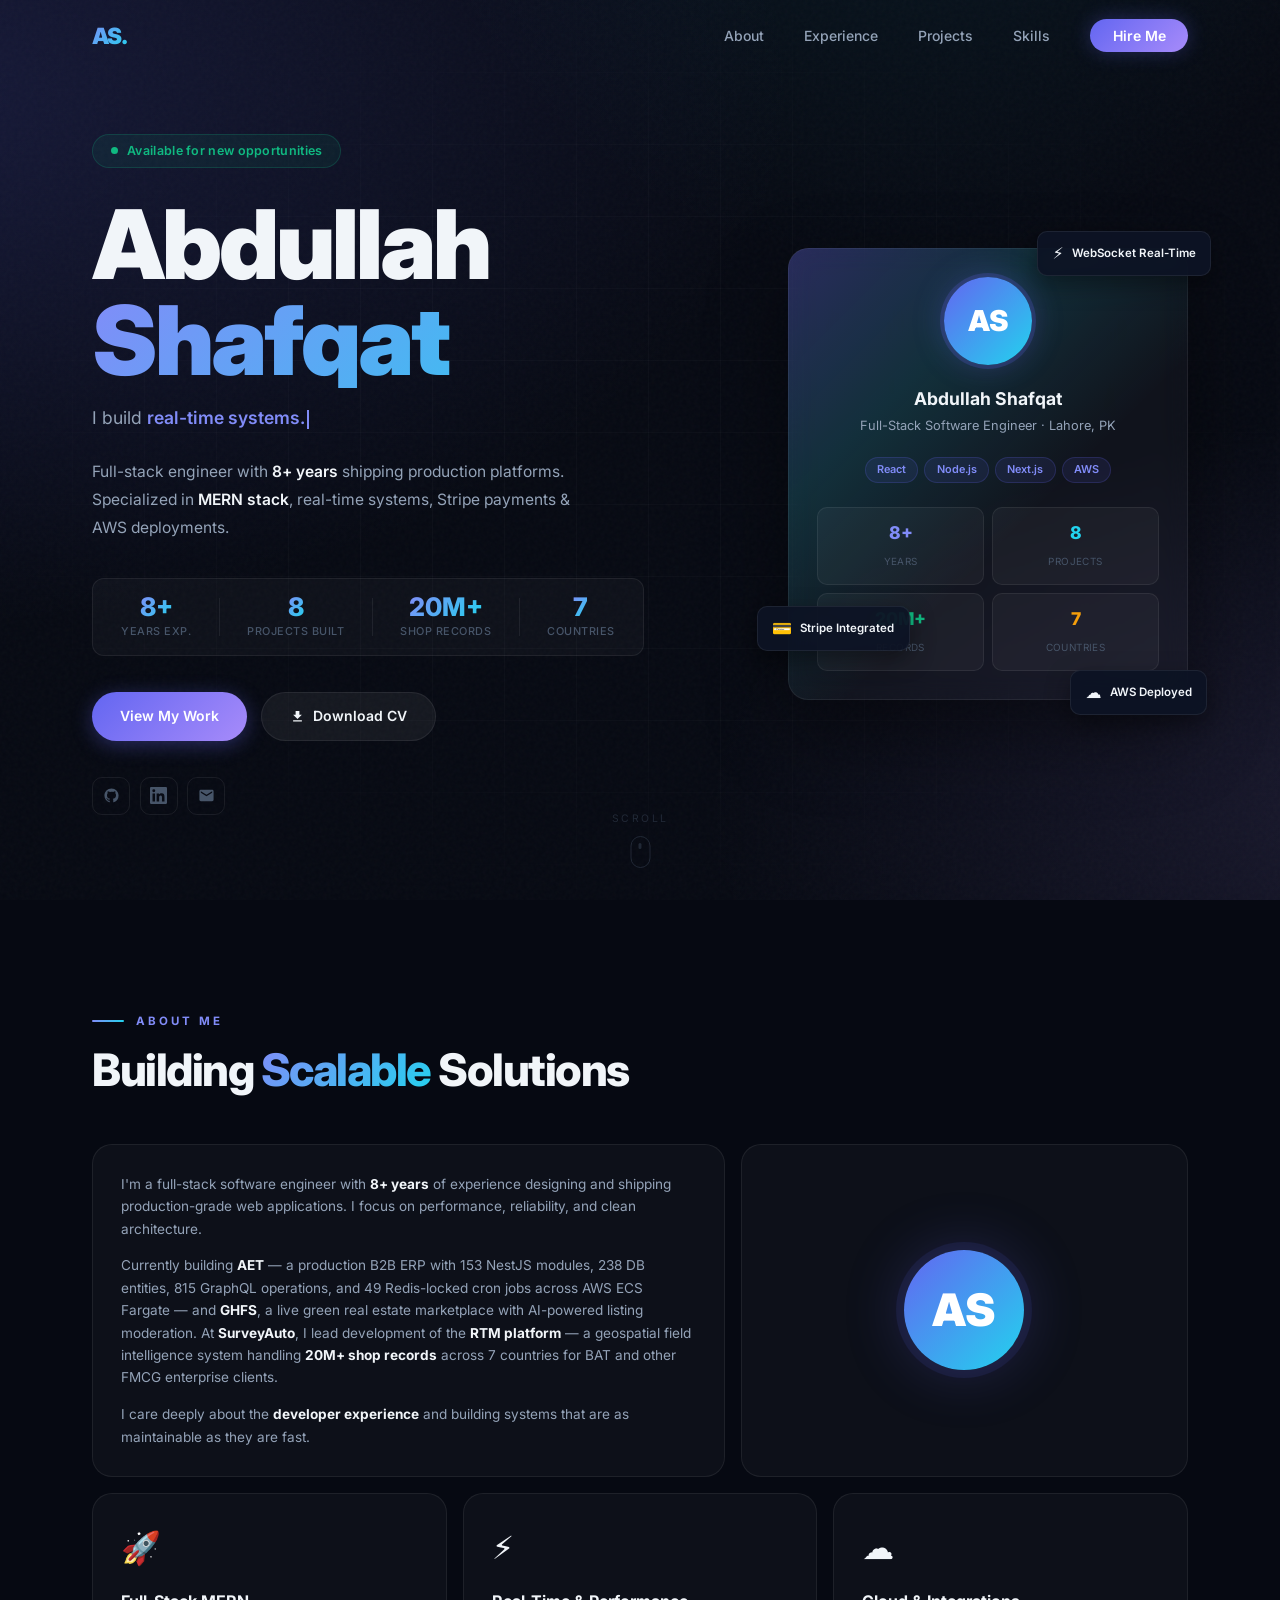
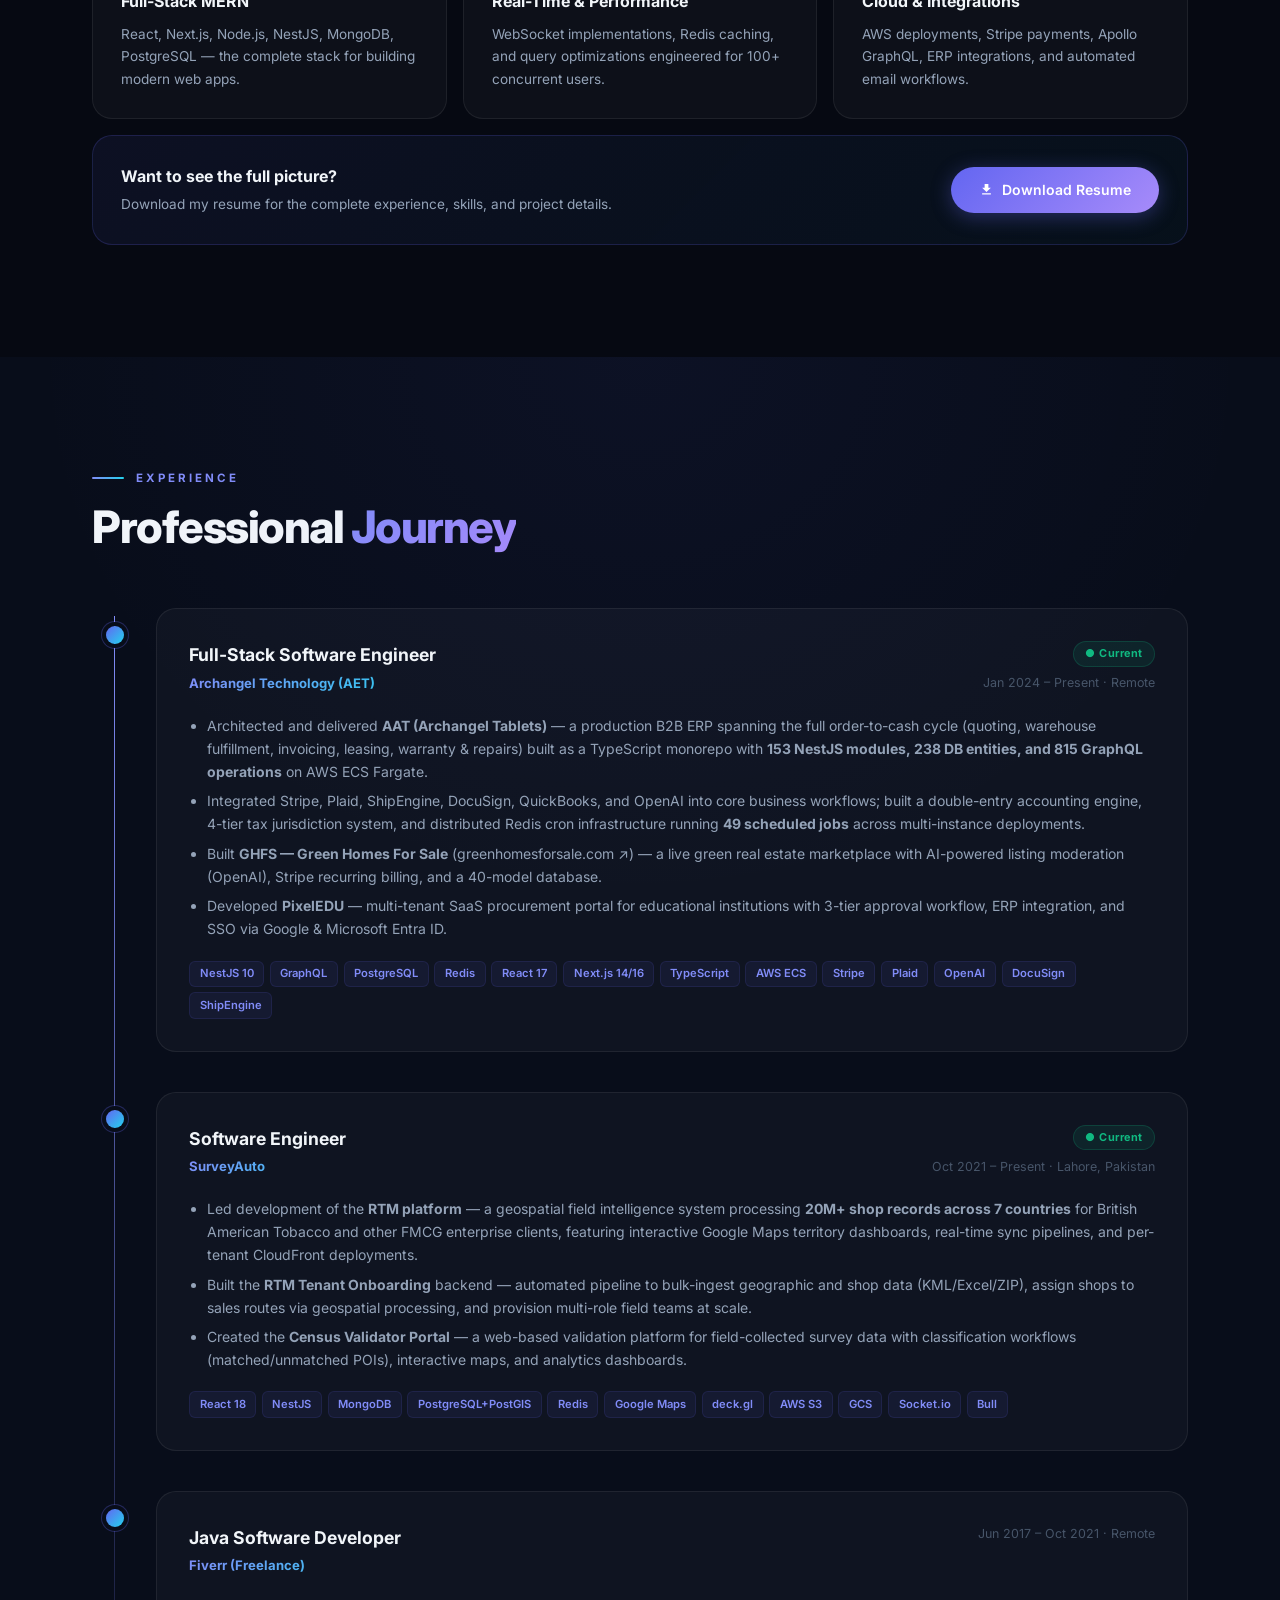
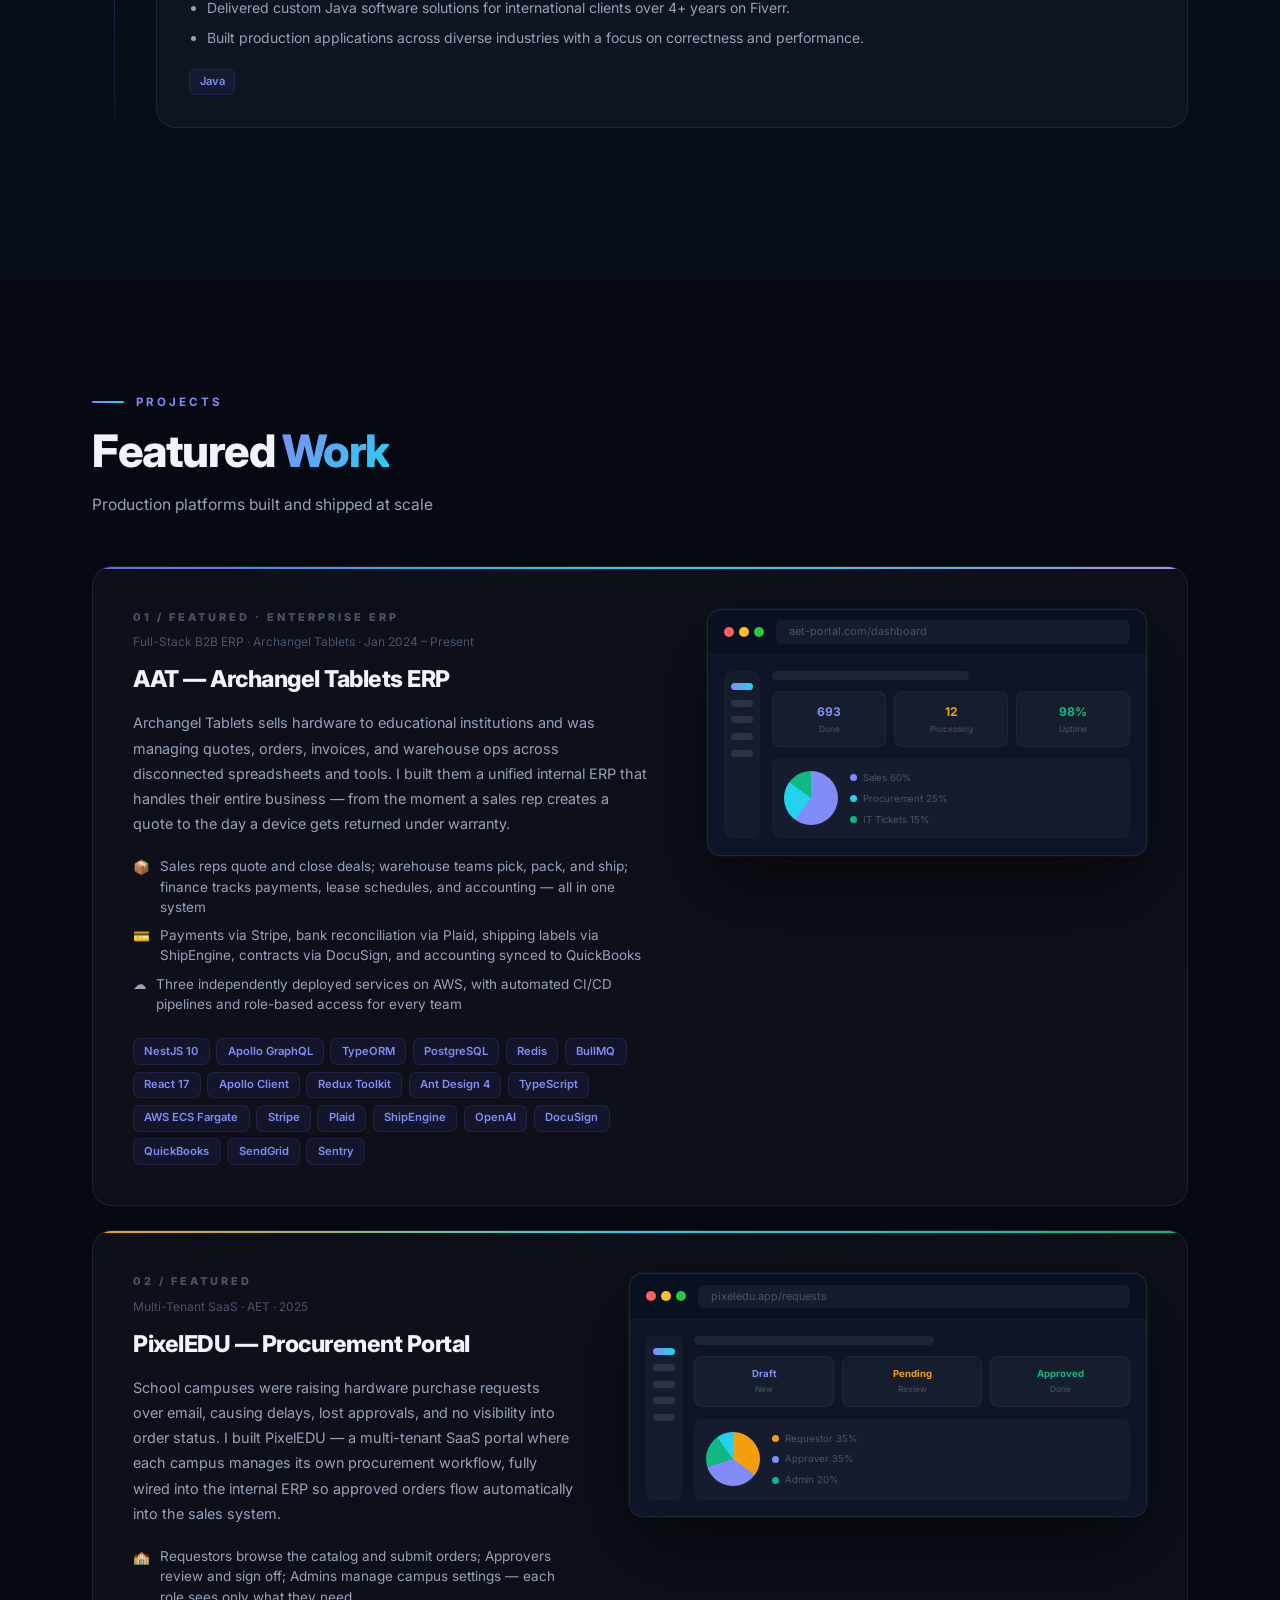
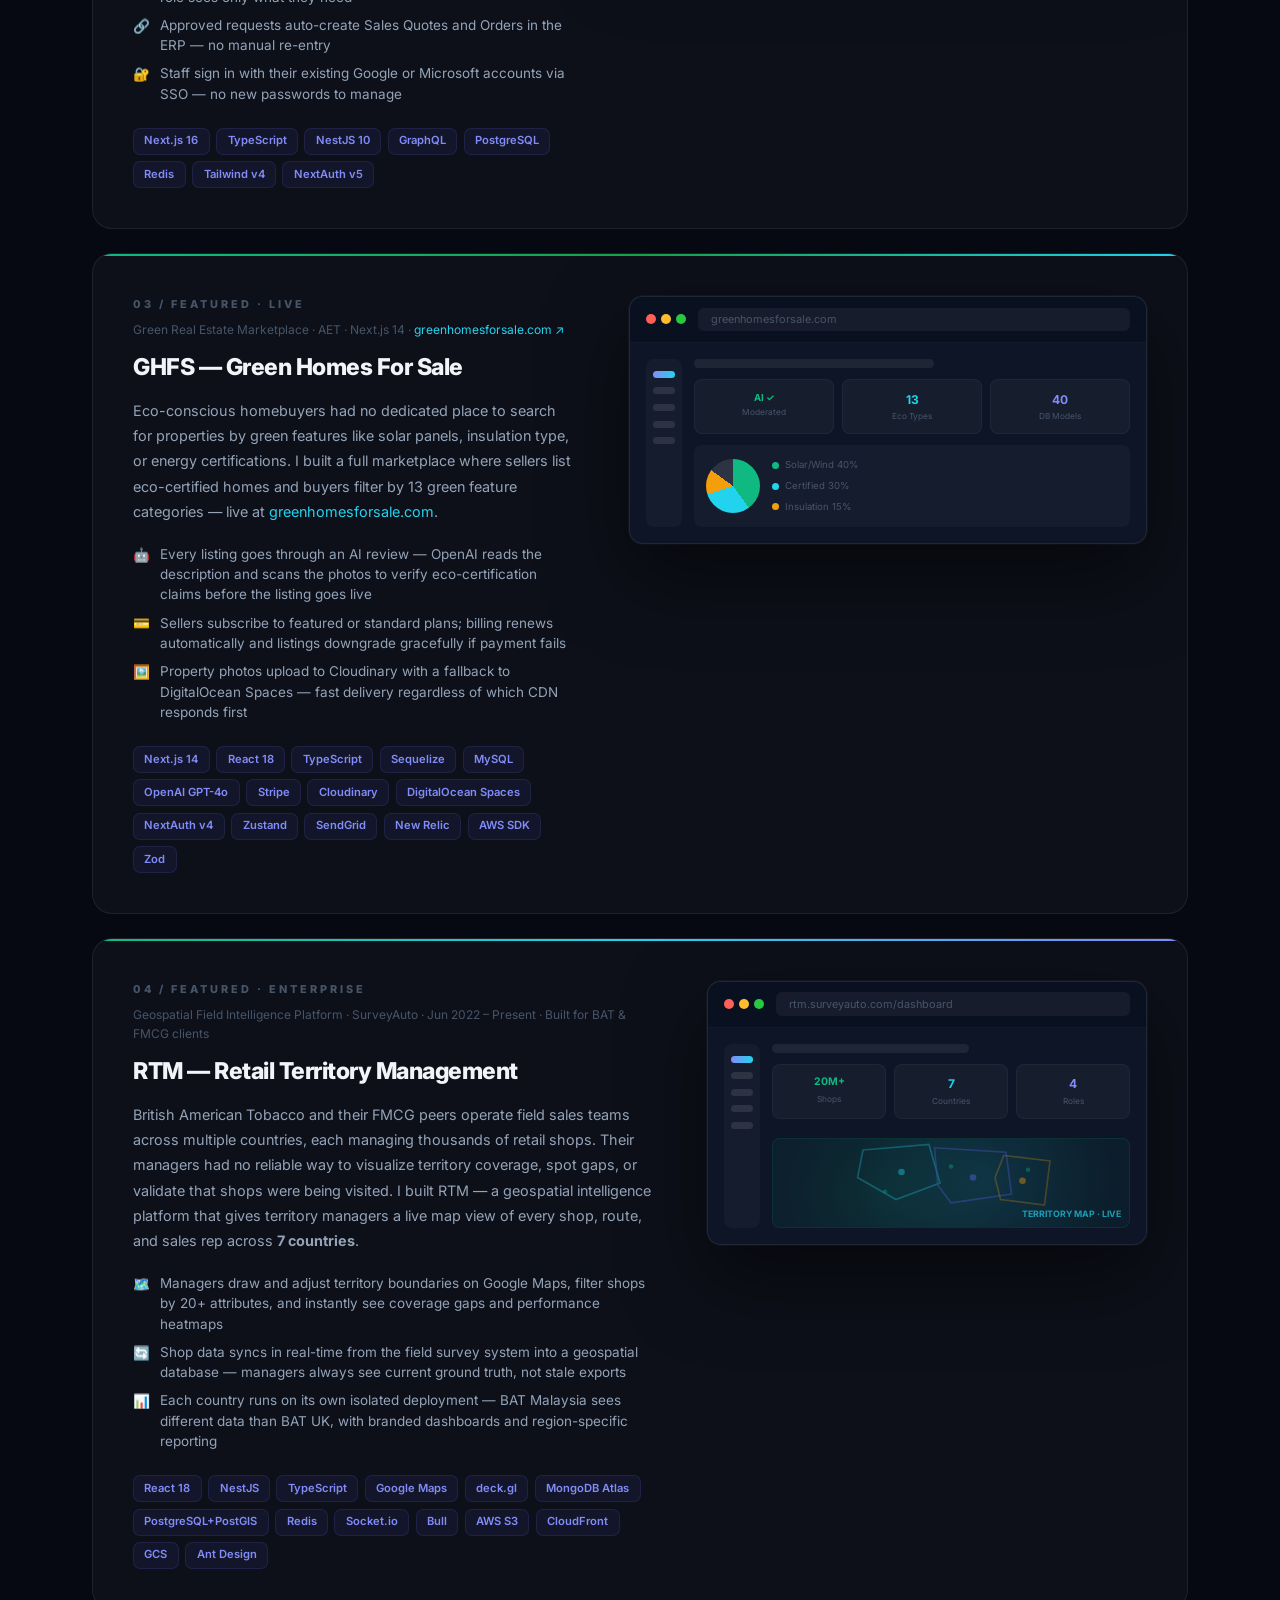
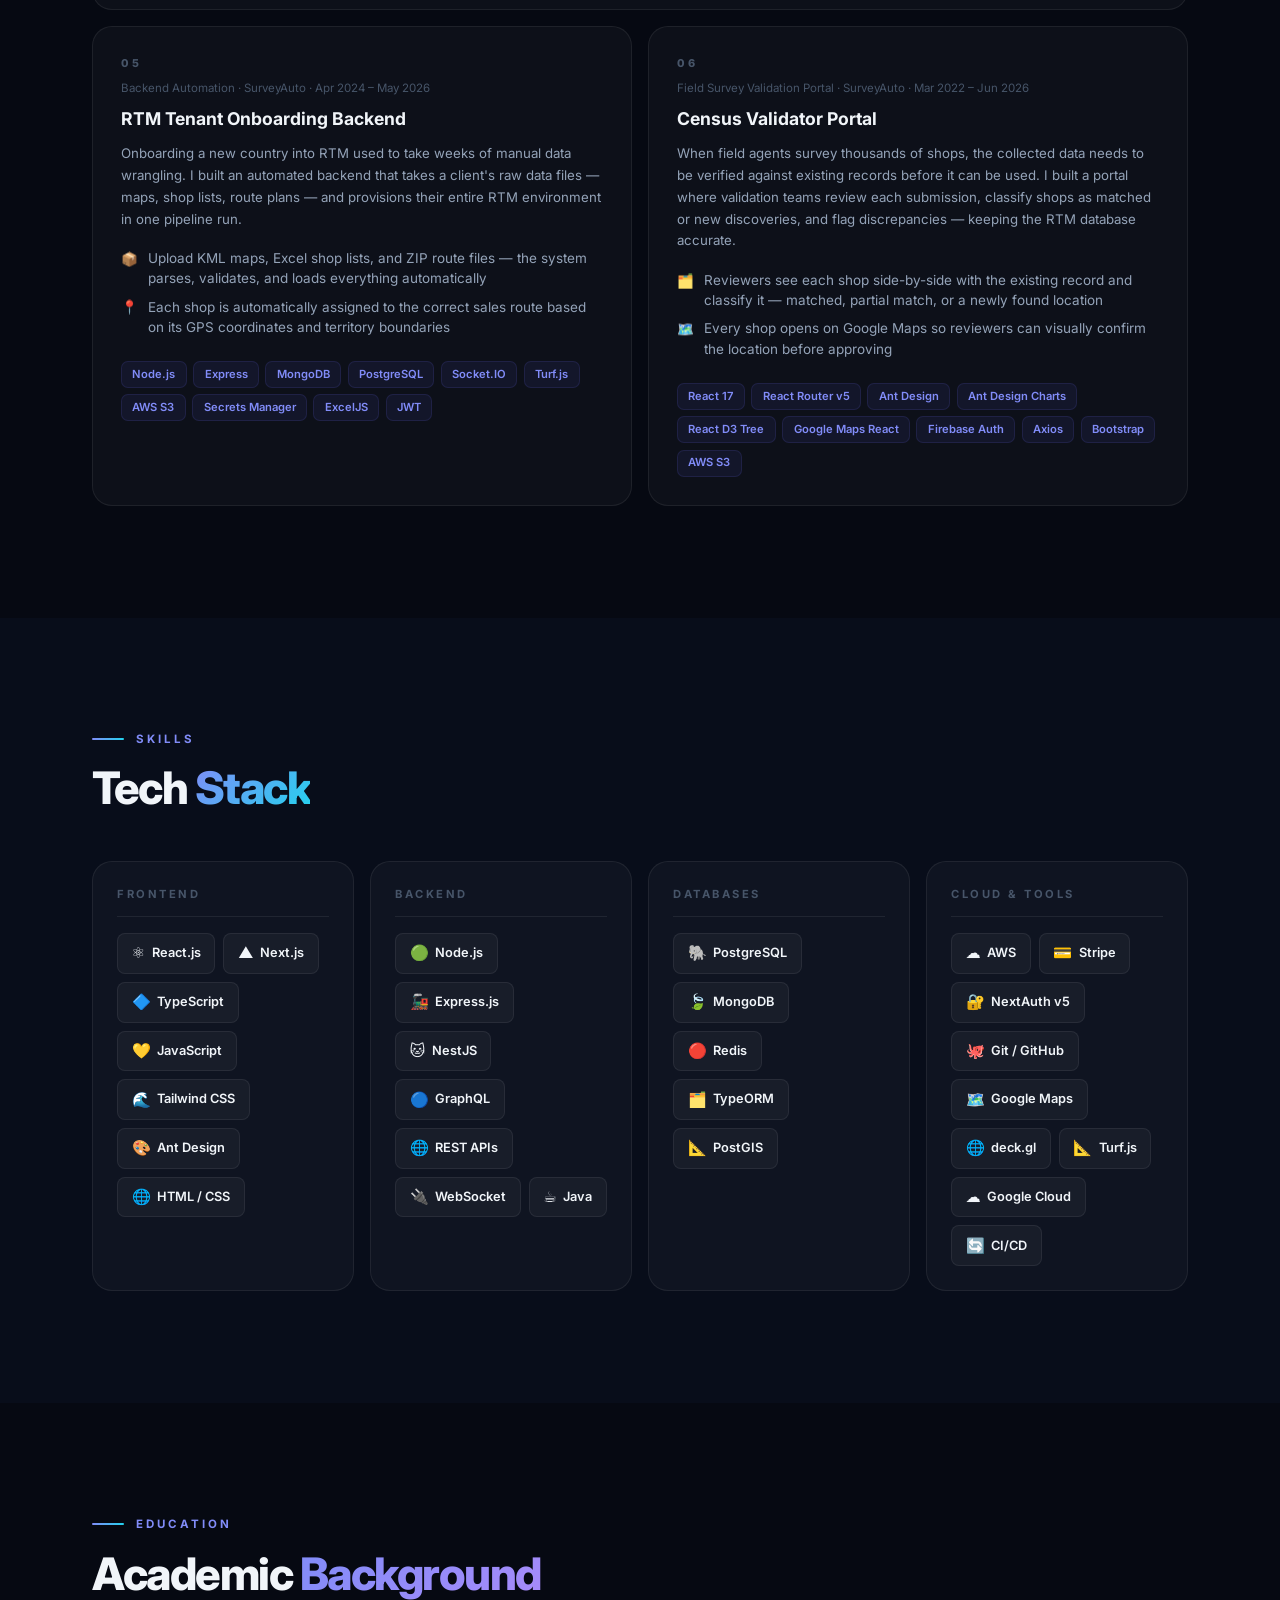
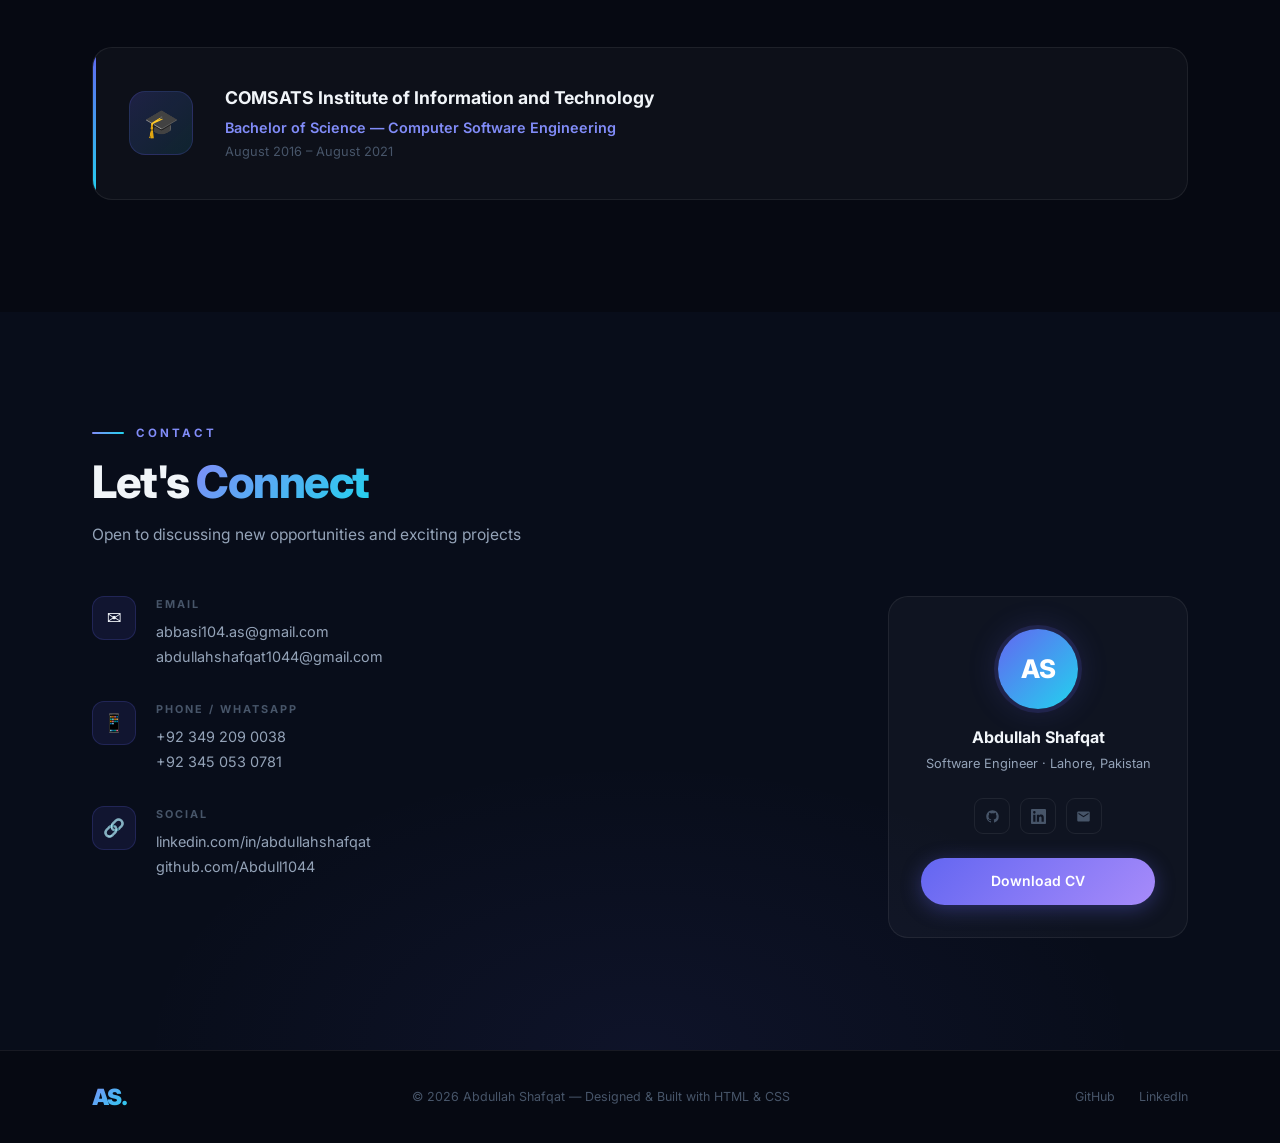
==== commit 15cf88a7: "Rewrite all project descriptions: problem → what was built → impact, no internal metrics" ====
--- a/index.html
+++ b/index.html
@@ -295,12 +295,11 @@
             <div class="proj-num">01 / FEATURED · ENTERPRISE ERP</div>
             <div class="proj-label">Full-Stack B2B ERP · Archangel Tablets · Jan 2024 – Present</div>
             <h3>AAT — Archangel Tablets ERP</h3>
-            <p>Production internal ERP for an EdTech hardware reseller covering the full business cycle — quoting, order management, warehouse fulfillment, invoicing, accounting, leasing, warranty, and repairs. Built as a TypeScript monorepo with <strong>153 NestJS modules</strong>, <strong>238 DB entities</strong>, <strong>815 GraphQL operations</strong>, and a <strong>733-file React admin frontend</strong> deployed on AWS ECS Fargate.</p>
+            <p>Archangel Tablets sells hardware to educational institutions and was managing quotes, orders, invoices, and warehouse ops across disconnected spreadsheets and tools. I built them a unified internal ERP that handles their entire business — from the moment a sales rep creates a quote to the day a device gets returned under warranty.</p>
             <ul class="proj-feats">
-              <li><span class="fi">🔄</span> Complete order-to-cash pipeline with state machines, inventory reservation, device/serial tracking, and automated invoicing</li>
-              <li><span class="fi">💳</span> Stripe + Plaid + ShipEngine + DocuSign + QuickBooks — payments, bank sync, shipping, e-signatures, and accounting all integrated</li>
-              <li><span class="fi">🏛️</span> Double-entry accounting engine with GL, AR/AP aging, 4-tier tax jurisdiction, and OpenAI-powered product catalog enrichment</li>
-              <li><span class="fi">☁️</span> 3 independently deployable services on AWS with 9 CI/CD pipelines, Playwright E2E tests, and Redis-locked distributed cron infrastructure</li>
+              <li><span class="fi">📦</span> Sales reps quote and close deals; warehouse teams pick, pack, and ship; finance tracks payments, lease schedules, and accounting — all in one system</li>
+              <li><span class="fi">💳</span> Payments via Stripe, bank reconciliation via Plaid, shipping labels via ShipEngine, contracts via DocuSign, and accounting synced to QuickBooks</li>
+              <li><span class="fi">☁️</span> Three independently deployed services on AWS, with automated CI/CD pipelines and role-based access for every team</li>
             </ul>
             <div class="proj-stack">
               <span>NestJS 10</span><span>Apollo GraphQL</span><span>TypeORM</span><span>PostgreSQL</span><span>Redis</span><span>BullMQ</span><span>React 17</span><span>Apollo Client</span><span>Redux Toolkit</span><span>Ant Design 4</span><span>TypeScript</span><span>AWS ECS Fargate</span><span>Stripe</span><span>Plaid</span><span>ShipEngine</span><span>OpenAI</span><span>DocuSign</span><span>QuickBooks</span><span>SendGrid</span><span>Sentry</span>
@@ -379,15 +378,11 @@
             <div class="proj-num">02 / FEATURED</div>
             <div class="proj-label">Multi-Tenant SaaS · AET · 2025</div>
             <h3>PixelEDU — Procurement Portal</h3>
-            <p>Multi-tenant SaaS portal for educational institutions to run hardware procurement approval workflows, fully integrated with an internal ERP. Each campus operates in isolation with custom catalogs, pricing, and approver routing.</p>
+            <p>School campuses were raising hardware purchase requests over email, causing delays, lost approvals, and no visibility into order status. I built PixelEDU — a multi-tenant SaaS portal where each campus manages its own procurement workflow, fully wired into the internal ERP so approved orders flow automatically into the sales system.</p>
             <ul class="proj-feats">
-              <li><span class="fi">🏫</span> Three-tier roles (Requestor / Approver / Admin) with per-campus auto-assignment</li>
-              <li><span class="fi">🔄</span> Full lifecycle: Draft → Submitted → Approved / Denied / Returned + email notifications</li>
-              <li><span class="fi">🛒</span> Per-tenant catalog with margin-based pricing, real-time stock & price-change alerts</li>
-              <li><span class="fi">🔗</span> ERP integration: auto-creates Sales Quote on submit, Sales Order on approval</li>
-              <li><span class="fi">🔐</span> SSO via Google & Microsoft Entra ID + native auth (NextAuth v5)</li>
-              <li><span class="fi">💰</span> Price snapshot validation before approvers can confirm</li>
-              <li><span class="fi">📤</span> Streaming batched CSV export; isolated per-session cart</li>
+              <li><span class="fi">🏫</span> Requestors browse the catalog and submit orders; Approvers review and sign off; Admins manage campus settings — each role sees only what they need</li>
+              <li><span class="fi">🔗</span> Approved requests auto-create Sales Quotes and Orders in the ERP — no manual re-entry</li>
+              <li><span class="fi">🔐</span> Staff sign in with their existing Google or Microsoft accounts via SSO — no new passwords to manage</li>
             </ul>
             <div class="proj-stack">
               <span>Next.js 16</span><span>TypeScript</span><span>NestJS 10</span><span>GraphQL</span><span>PostgreSQL</span><span>Redis</span><span>Tailwind v4</span><span>NextAuth v5</span>
@@ -435,12 +430,11 @@
             <div class="proj-num">03 / FEATURED · LIVE</div>
             <div class="proj-label">Green Real Estate Marketplace · AET · Next.js 14 · <a href="https://www.greenhomesforsale.com/" target="_blank" rel="noopener" style="color:var(--cyan)">greenhomesforsale.com ↗</a></div>
             <h3>GHFS — Green Homes For Sale</h3>
-            <p>Live green real estate marketplace where sellers list eco-certified homes and buyers discover them by green feature type. Built with Next.js 14 App Router across 40 database models and 31 routes — handling listing creation, AI-powered moderation, subscription billing, and agent onboarding.</p>
+            <p>Eco-conscious homebuyers had no dedicated place to search for properties by green features like solar panels, insulation type, or energy certifications. I built a full marketplace where sellers list eco-certified homes and buyers filter by 13 green feature categories — live at <a href="https://www.greenhomesforsale.com" target="_blank" rel="noopener" style="color:var(--cyan)">greenhomesforsale.com</a>.</p>
             <ul class="proj-feats">
-              <li><span class="fi">🤖</span> AI moderation — OpenAI analyzes listing text and property photos for eco-certification compliance, auto-approving valid listings</li>
-              <li><span class="fi">💳</span> Stripe subscription billing with automated renewal, failed-payment recovery, and listing tier downgrade</li>
-              <li><span class="fi">🖼️</span> Dual-CDN image pipeline — Cloudinary primary with DigitalOcean Spaces fallback and real-time upload progress</li>
-              <li><span class="fi">📊</span> New Relic APM monitoring Core Web Vitals (LCP, CLS, TTFB) in production</li>
+              <li><span class="fi">🤖</span> Every listing goes through an AI review — OpenAI reads the description and scans the photos to verify eco-certification claims before the listing goes live</li>
+              <li><span class="fi">💳</span> Sellers subscribe to featured or standard plans; billing renews automatically and listings downgrade gracefully if payment fails</li>
+              <li><span class="fi">🖼️</span> Property photos upload to Cloudinary with a fallback to DigitalOcean Spaces — fast delivery regardless of which CDN responds first</li>
             </ul>
             <div class="proj-stack">
               <span>Next.js 14</span><span>React 18</span><span>TypeScript</span><span>Sequelize</span><span>MySQL</span><span>OpenAI GPT-4o</span><span>Stripe</span><span>Cloudinary</span><span>DigitalOcean Spaces</span><span>NextAuth v4</span><span>Zustand</span><span>SendGrid</span><span>New Relic</span><span>AWS SDK</span><span>Zod</span>
@@ -459,12 +453,11 @@
           <div class="proj-num">04 / FEATURED · ENTERPRISE</div>
           <div class="proj-label">Geospatial Field Intelligence Platform · SurveyAuto · Jun 2022 – Present · Built for BAT &amp; FMCG clients</div>
           <h3>RTM — Retail Territory Management</h3>
-          <p>Enterprise geospatial field intelligence platform used by British American Tobacco and FMCG clients across <strong>7 countries</strong> to plan sales territories, validate retail outlets, and track distributor performance against <strong>20M+ shop records</strong>.</p>
+          <p>British American Tobacco and their FMCG peers operate field sales teams across multiple countries, each managing thousands of retail shops. Their managers had no reliable way to visualize territory coverage, spot gaps, or validate that shops were being visited. I built RTM — a geospatial intelligence platform that gives territory managers a live map view of every shop, route, and sales rep across <strong>7 countries</strong>.</p>
           <ul class="proj-feats">
-            <li><span class="fi">🗺️</span> Interactive Google Maps territory dashboards with polygon layers, heatmaps, deck.gl overlays, and 20+ dynamic attribute filters</li>
-            <li><span class="fi">🔄</span> Real-time MongoDB → PostGIS sync pipeline with WebSocket progress, Bull job queues, and Redis-cached area aggregations</li>
-            <li><span class="fi">📊</span> Store scoring engine, promoter scheduling, brand sentiment dashboards, and Excel/PDF report generation</li>
-            <li><span class="fi">🌍</span> Per-tenant CloudFront CDN deployments across Malaysia, UK, Switzerland, Bangladesh, US &amp; Pakistan</li>
+            <li><span class="fi">🗺️</span> Managers draw and adjust territory boundaries on Google Maps, filter shops by 20+ attributes, and instantly see coverage gaps and performance heatmaps</li>
+            <li><span class="fi">🔄</span> Shop data syncs in real-time from the field survey system into a geospatial database — managers always see current ground truth, not stale exports</li>
+            <li><span class="fi">📊</span> Each country runs on its own isolated deployment — BAT Malaysia sees different data than BAT UK, with branded dashboards and region-specific reporting</li>
           </ul>
           <div class="proj-stack">
             <span>React 18</span><span>NestJS</span><span>TypeScript</span><span>Google Maps</span><span>deck.gl</span><span>MongoDB Atlas</span><span>PostgreSQL+PostGIS</span><span>Redis</span><span>Socket.io</span><span>Bull</span><span>AWS S3</span><span>CloudFront</span><span>GCS</span><span>Ant Design</span>
@@ -521,11 +514,10 @@
         <div class="proj-num">05</div>
         <div class="proj-label">Backend Automation · SurveyAuto · Apr 2024 – May 2026</div>
         <h3>RTM Tenant Onboarding Backend</h3>
-        <p>Automated backend system that provisions new RTM client tenants at scale — ingesting bulk geographic data (KML/Excel/ZIP), assigning shops to sales routes via geospatial processing, and setting up multi-role field teams in a single pipeline run.</p>
+        <p>Onboarding a new country into RTM used to take weeks of manual data wrangling. I built an automated backend that takes a client's raw data files — maps, shop lists, route plans — and provisions their entire RTM environment in one pipeline run.</p>
         <ul class="proj-feats">
-          <li><span class="fi">📦</span> Bulk data ingestion — KML, Excel, CSV, ZIP → areas, routes, shops &amp; users provisioned automatically</li>
-          <li><span class="fi">📍</span> Geospatial shop-to-route assignment using Turf.js point-in-polygon queries</li>
-          <li><span class="fi">⚡</span> Real-time Socket.IO progress updates during long-running ingestion jobs</li>
+          <li><span class="fi">📦</span> Upload KML maps, Excel shop lists, and ZIP route files — the system parses, validates, and loads everything automatically</li>
+          <li><span class="fi">📍</span> Each shop is automatically assigned to the correct sales route based on its GPS coordinates and territory boundaries</li>
         </ul>
         <div class="proj-stack" style="margin-top:.75rem">
           <span>Node.js</span><span>Express</span><span>MongoDB</span><span>PostgreSQL</span><span>Socket.IO</span><span>Turf.js</span><span>AWS S3</span><span>Secrets Manager</span><span>ExcelJS</span><span>JWT</span>
@@ -536,11 +528,10 @@
         <div class="proj-num">06</div>
         <div class="proj-label">Field Survey Validation Portal · SurveyAuto · Mar 2022 – Jun 2026</div>
         <h3>Census Validator Portal</h3>
-        <p>Web portal for field survey teams to review and validate shop and POI data collected during census campaigns — classifying records as matched, partially matched, or unmatched against existing datasets.</p>
+        <p>When field agents survey thousands of shops, the collected data needs to be verified against existing records before it can be used. I built a portal where validation teams review each submission, classify shops as matched or new discoveries, and flag discrepancies — keeping the RTM database accurate.</p>
         <ul class="proj-feats">
-          <li><span class="fi">🗂️</span> Classification workflows for matched / unmatched / new POI discovery with Google Maps location validation</li>
-          <li><span class="fi">📊</span> Analytics dashboards with D3 tree views, stats panels, and field visit tracking</li>
-          <li><span class="fi">🏢</span> Tenant-wise client views with submission previews and multi-environment AWS S3 deployment</li>
+          <li><span class="fi">🗂️</span> Reviewers see each shop side-by-side with the existing record and classify it — matched, partial match, or a newly found location</li>
+          <li><span class="fi">🗺️</span> Every shop opens on Google Maps so reviewers can visually confirm the location before approving</li>
         </ul>
         <div class="proj-stack" style="margin-top:.75rem">
           <span>React 17</span><span>React Router v5</span><span>Ant Design</span><span>Ant Design Charts</span><span>React D3 Tree</span><span>Google Maps React</span><span>Firebase Auth</span><span>Axios</span><span>Bootstrap</span><span>AWS S3</span>
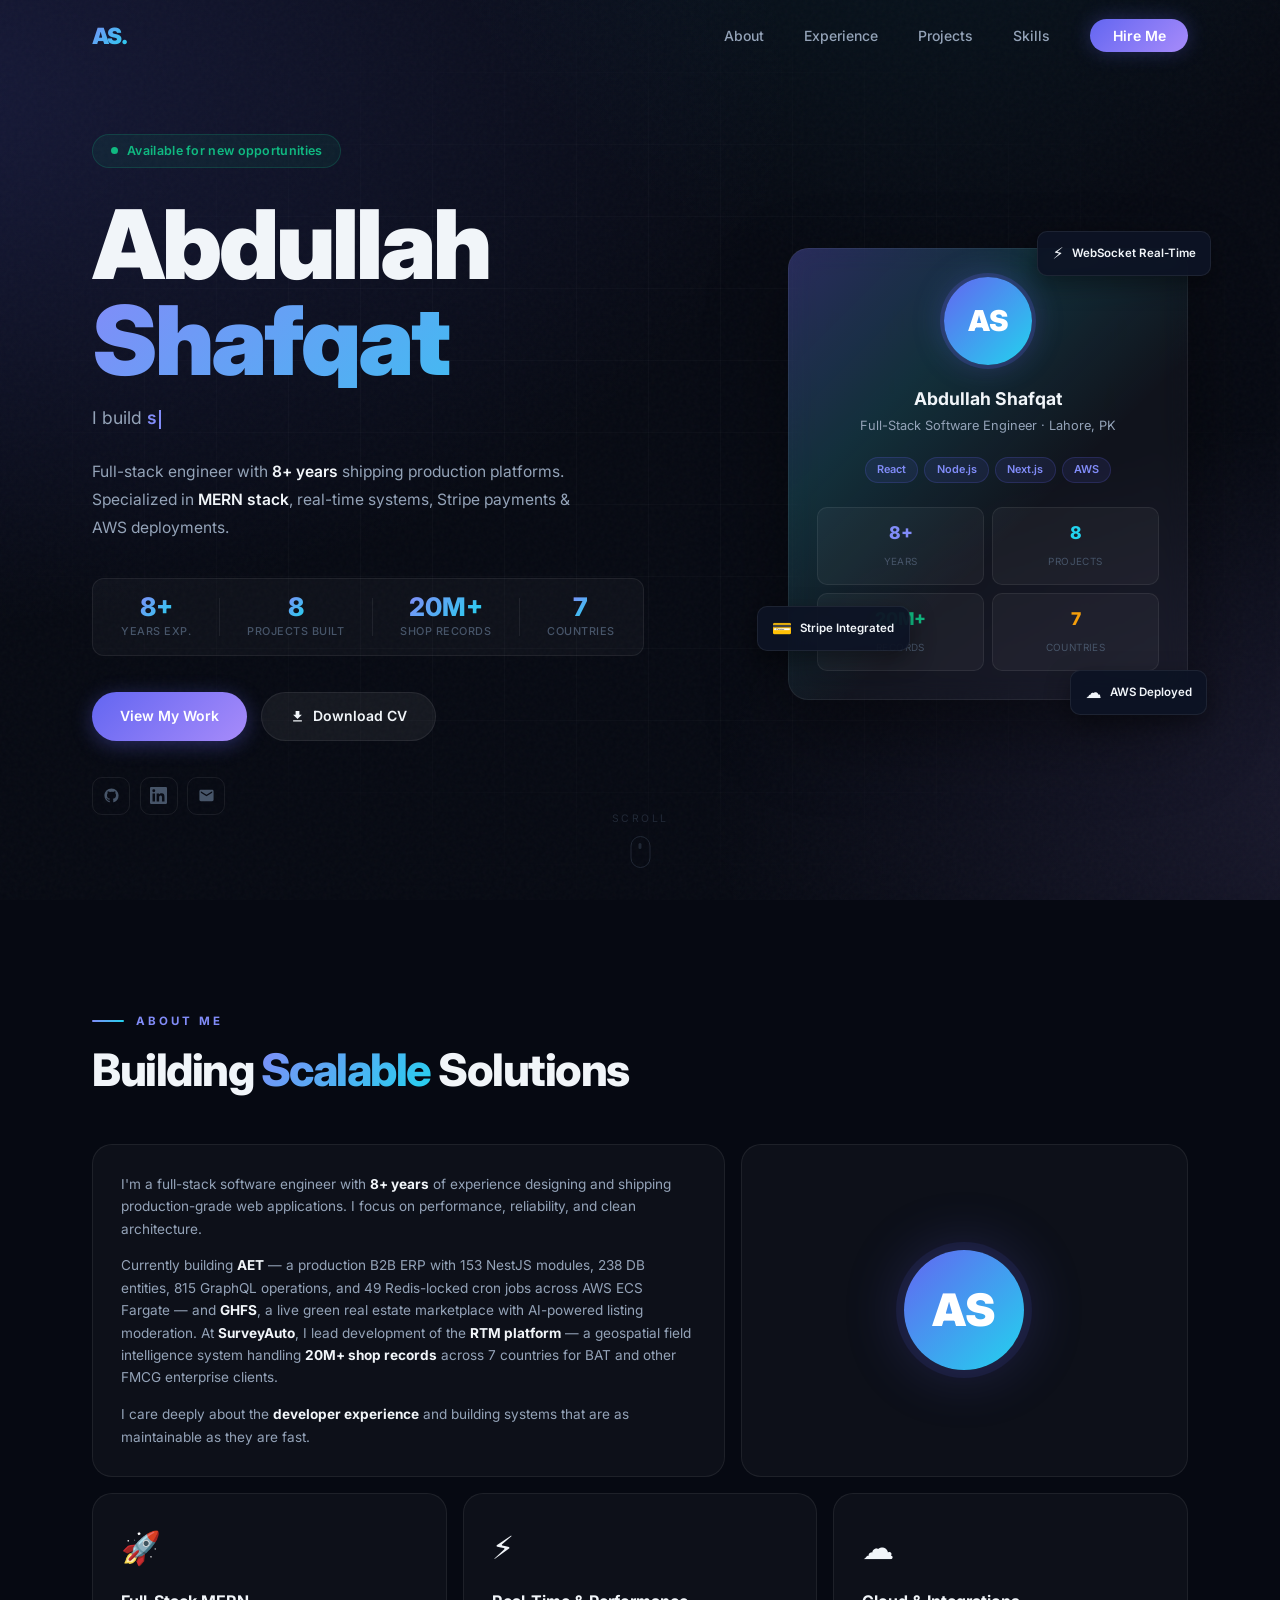
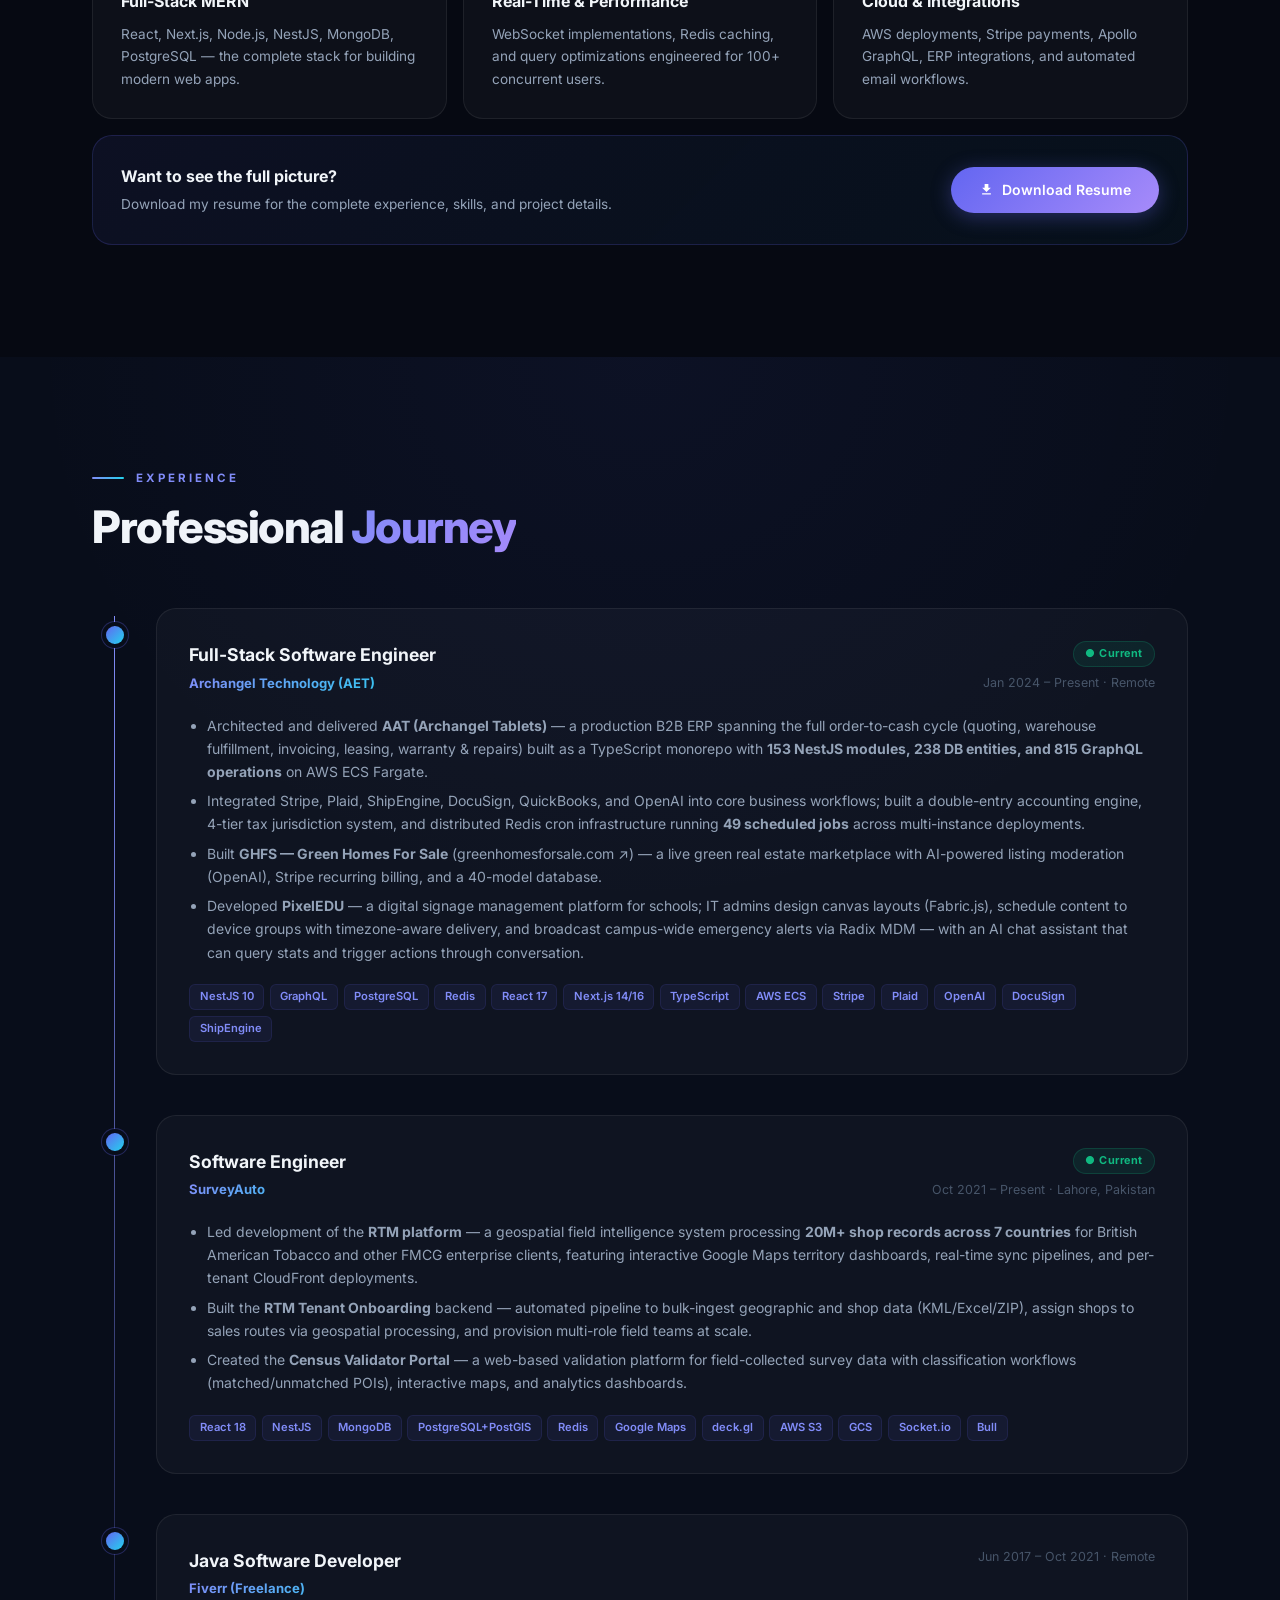
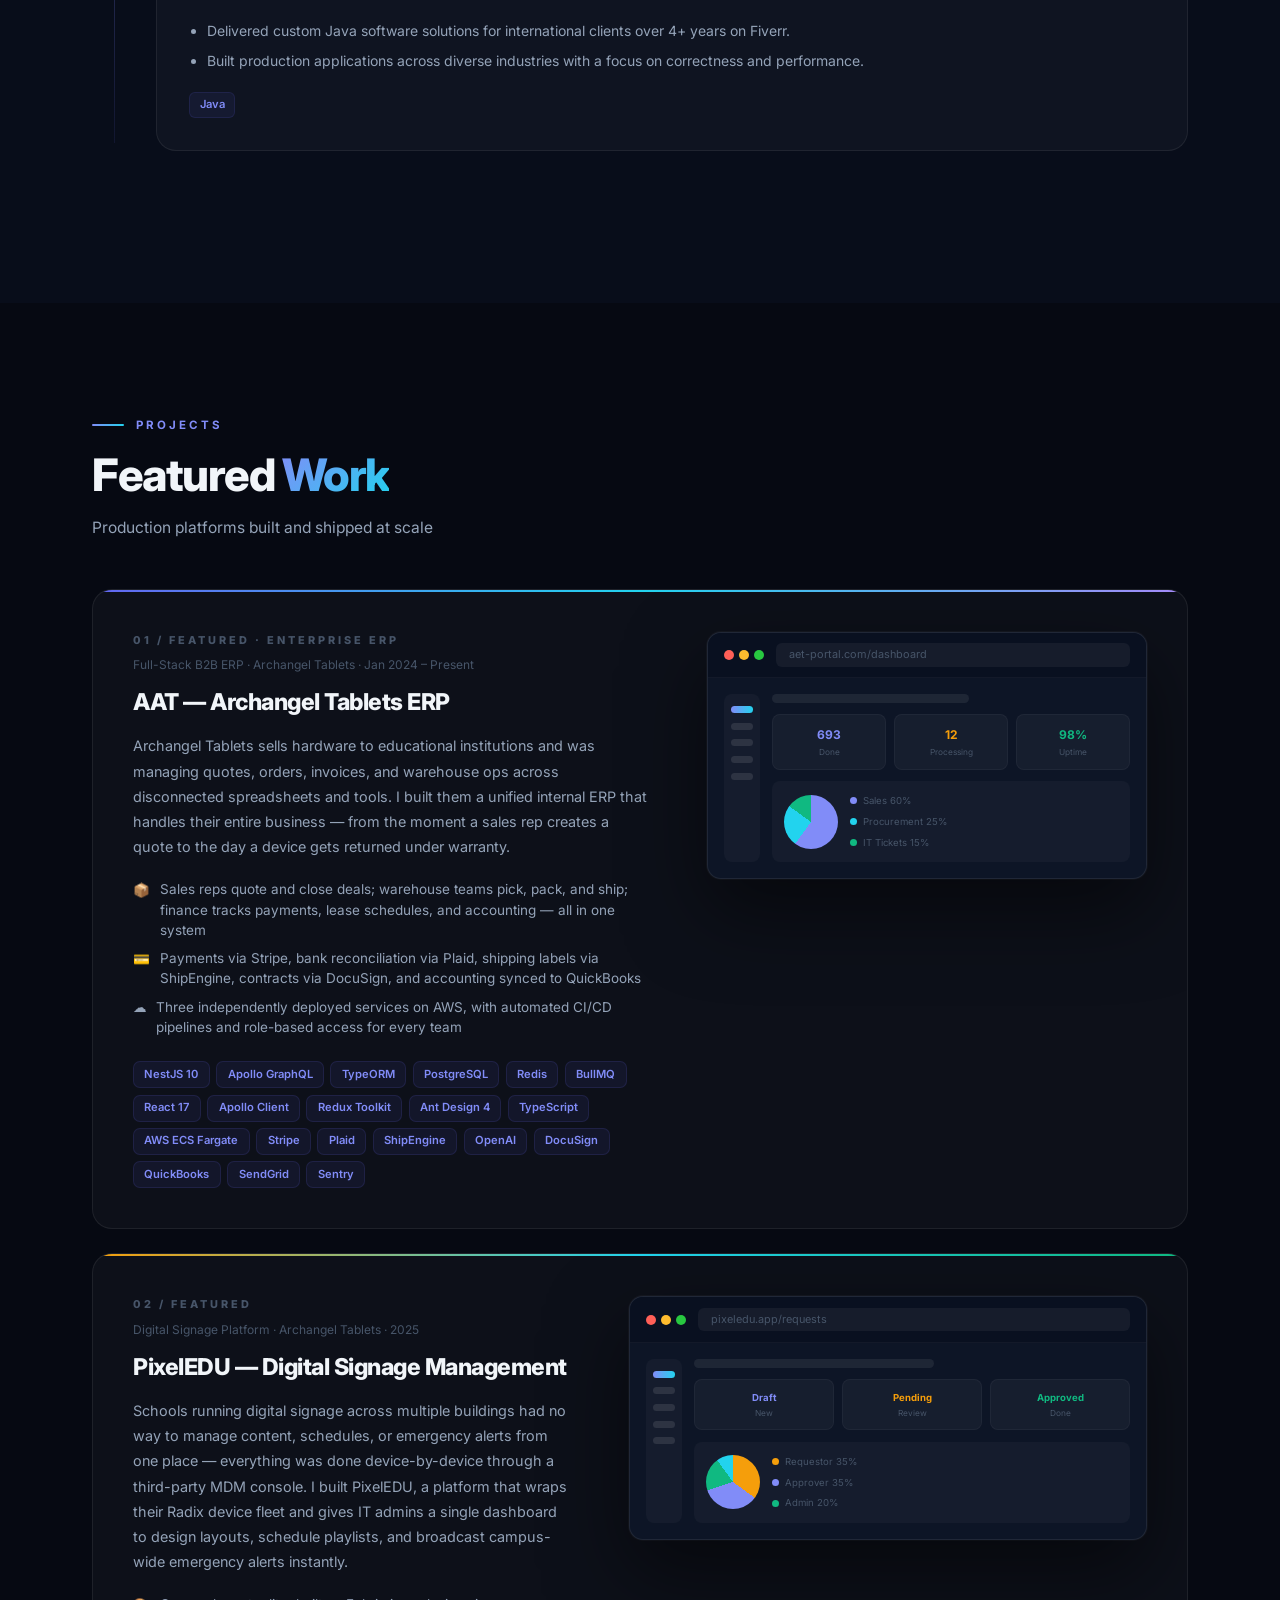
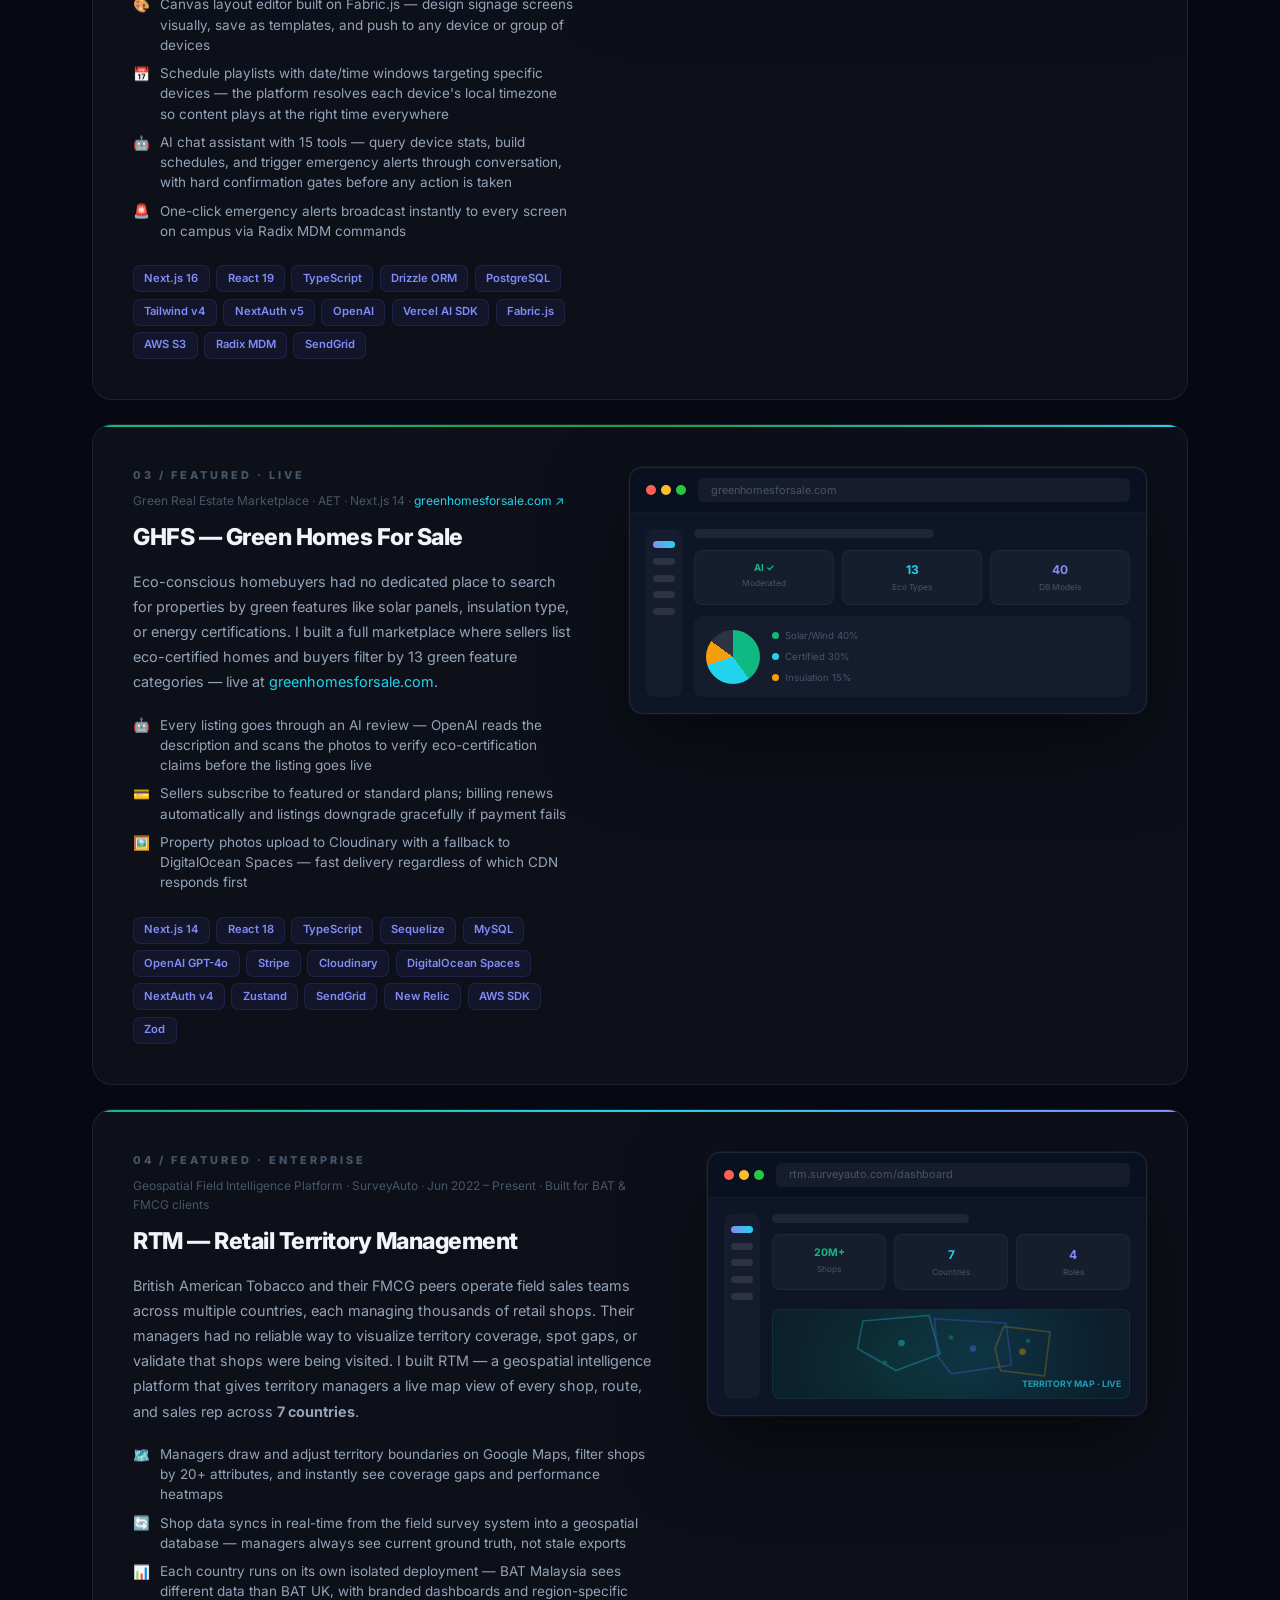
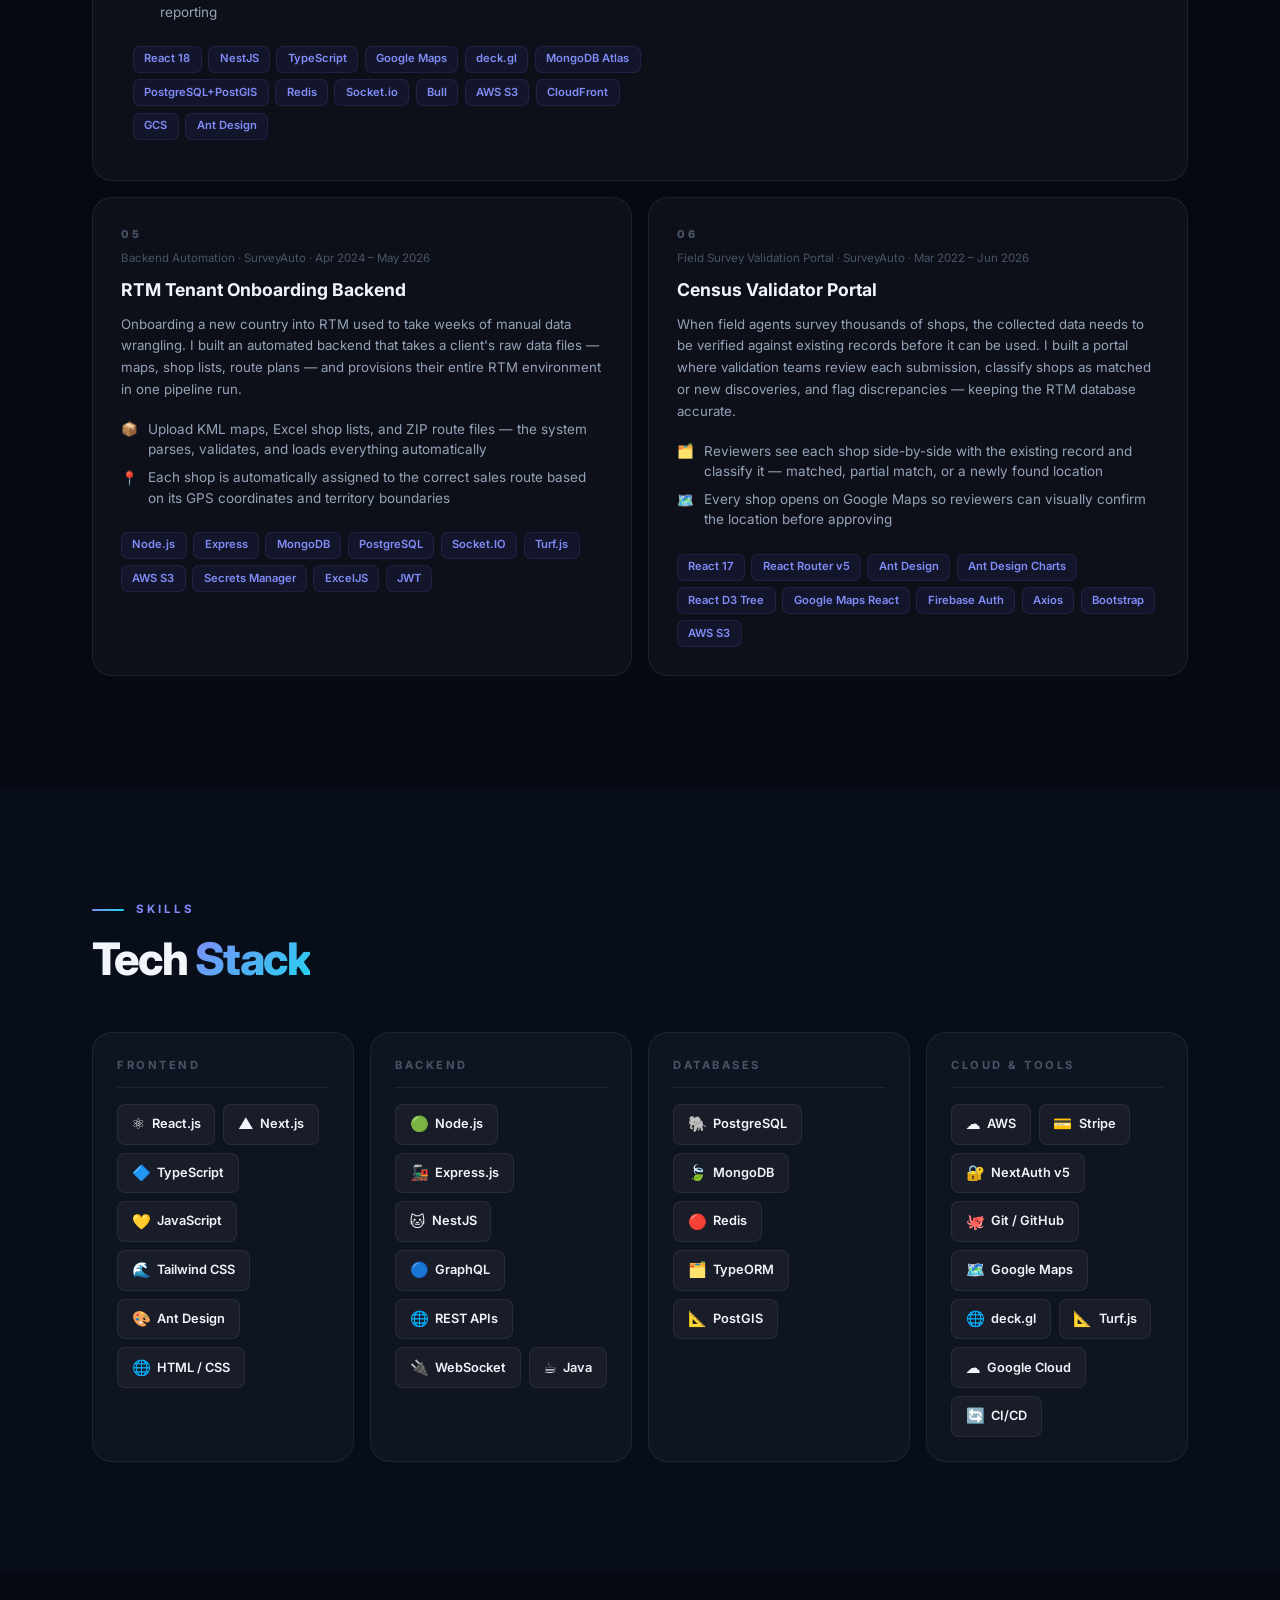
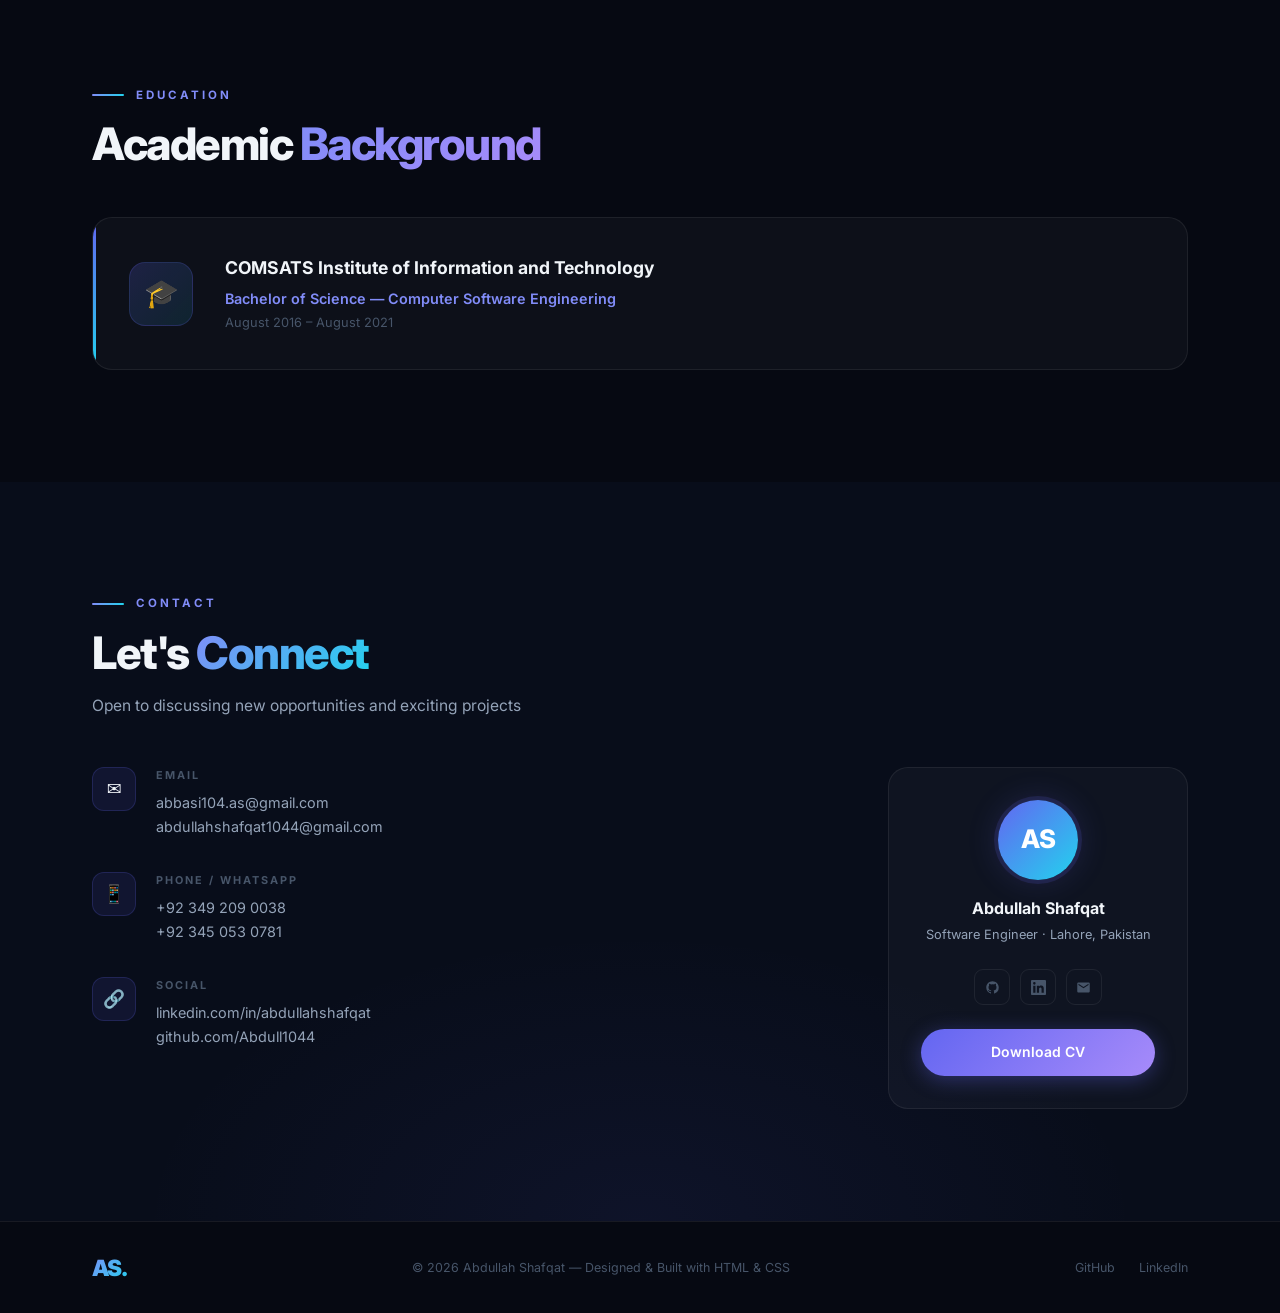
==== commit 0005448d: "Rewrite PixelEDU: digital signage platform (Fabric.js, Radix MDM, AI assistant) — not procurement po" ====
--- a/index.html
+++ b/index.html
@@ -219,7 +219,7 @@
             <li>Architected and delivered <strong>AAT (Archangel Tablets)</strong> — a production B2B ERP spanning the full order-to-cash cycle (quoting, warehouse fulfillment, invoicing, leasing, warranty &amp; repairs) built as a TypeScript monorepo with <strong>153 NestJS modules, 238 DB entities, and 815 GraphQL operations</strong> on AWS ECS Fargate.</li>
             <li>Integrated Stripe, Plaid, ShipEngine, DocuSign, QuickBooks, and OpenAI into core business workflows; built a double-entry accounting engine, 4-tier tax jurisdiction system, and distributed Redis cron infrastructure running <strong>49 scheduled jobs</strong> across multi-instance deployments.</li>
             <li>Built <strong>GHFS — Green Homes For Sale</strong> (<a href="https://www.greenhomesforsale.com" target="_blank" rel="noopener">greenhomesforsale.com ↗</a>) — a live green real estate marketplace with AI-powered listing moderation (OpenAI), Stripe recurring billing, and a 40-model database.</li>
-            <li>Developed <strong>PixelEDU</strong> — multi-tenant SaaS procurement portal for educational institutions with 3-tier approval workflow, ERP integration, and SSO via Google &amp; Microsoft Entra ID.</li>
+            <li>Developed <strong>PixelEDU</strong> — a digital signage management platform for schools; IT admins design canvas layouts (Fabric.js), schedule content to device groups with timezone-aware delivery, and broadcast campus-wide emergency alerts via Radix MDM — with an AI chat assistant that can query stats and trigger actions through conversation.</li>
           </ul>
           <div class="tl-pills">
             <span>NestJS 10</span><span>GraphQL</span><span>PostgreSQL</span><span>Redis</span><span>React 17</span><span>Next.js 14/16</span><span>TypeScript</span><span>AWS ECS</span><span>Stripe</span><span>Plaid</span><span>OpenAI</span><span>DocuSign</span><span>ShipEngine</span>
@@ -376,16 +376,17 @@
           </div>
           <div class="proj-info">
             <div class="proj-num">02 / FEATURED</div>
-            <div class="proj-label">Multi-Tenant SaaS · AET · 2025</div>
-            <h3>PixelEDU — Procurement Portal</h3>
-            <p>School campuses were raising hardware purchase requests over email, causing delays, lost approvals, and no visibility into order status. I built PixelEDU — a multi-tenant SaaS portal where each campus manages its own procurement workflow, fully wired into the internal ERP so approved orders flow automatically into the sales system.</p>
+            <div class="proj-label">Digital Signage Platform · Archangel Tablets · 2025</div>
+            <h3>PixelEDU — Digital Signage Management</h3>
+            <p>Schools running digital signage across multiple buildings had no way to manage content, schedules, or emergency alerts from one place — everything was done device-by-device through a third-party MDM console. I built PixelEDU, a platform that wraps their Radix device fleet and gives IT admins a single dashboard to design layouts, schedule playlists, and broadcast campus-wide emergency alerts instantly.</p>
             <ul class="proj-feats">
-              <li><span class="fi">🏫</span> Requestors browse the catalog and submit orders; Approvers review and sign off; Admins manage campus settings — each role sees only what they need</li>
-              <li><span class="fi">🔗</span> Approved requests auto-create Sales Quotes and Orders in the ERP — no manual re-entry</li>
-              <li><span class="fi">🔐</span> Staff sign in with their existing Google or Microsoft accounts via SSO — no new passwords to manage</li>
+              <li><span class="fi">🎨</span> Canvas layout editor built on Fabric.js — design signage screens visually, save as templates, and push to any device or group of devices</li>
+              <li><span class="fi">📅</span> Schedule playlists with date/time windows targeting specific devices — the platform resolves each device's local timezone so content plays at the right time everywhere</li>
+              <li><span class="fi">🤖</span> AI chat assistant with 15 tools — query device stats, build schedules, and trigger emergency alerts through conversation, with hard confirmation gates before any action is taken</li>
+              <li><span class="fi">🚨</span> One-click emergency alerts broadcast instantly to every screen on campus via Radix MDM commands</li>
             </ul>
             <div class="proj-stack">
-              <span>Next.js 16</span><span>TypeScript</span><span>NestJS 10</span><span>GraphQL</span><span>PostgreSQL</span><span>Redis</span><span>Tailwind v4</span><span>NextAuth v5</span>
+              <span>Next.js 16</span><span>React 19</span><span>TypeScript</span><span>Drizzle ORM</span><span>PostgreSQL</span><span>Tailwind v4</span><span>NextAuth v5</span><span>OpenAI</span><span>Vercel AI SDK</span><span>Fabric.js</span><span>AWS S3</span><span>Radix MDM</span><span>SendGrid</span>
             </div>
           </div>
         </div>
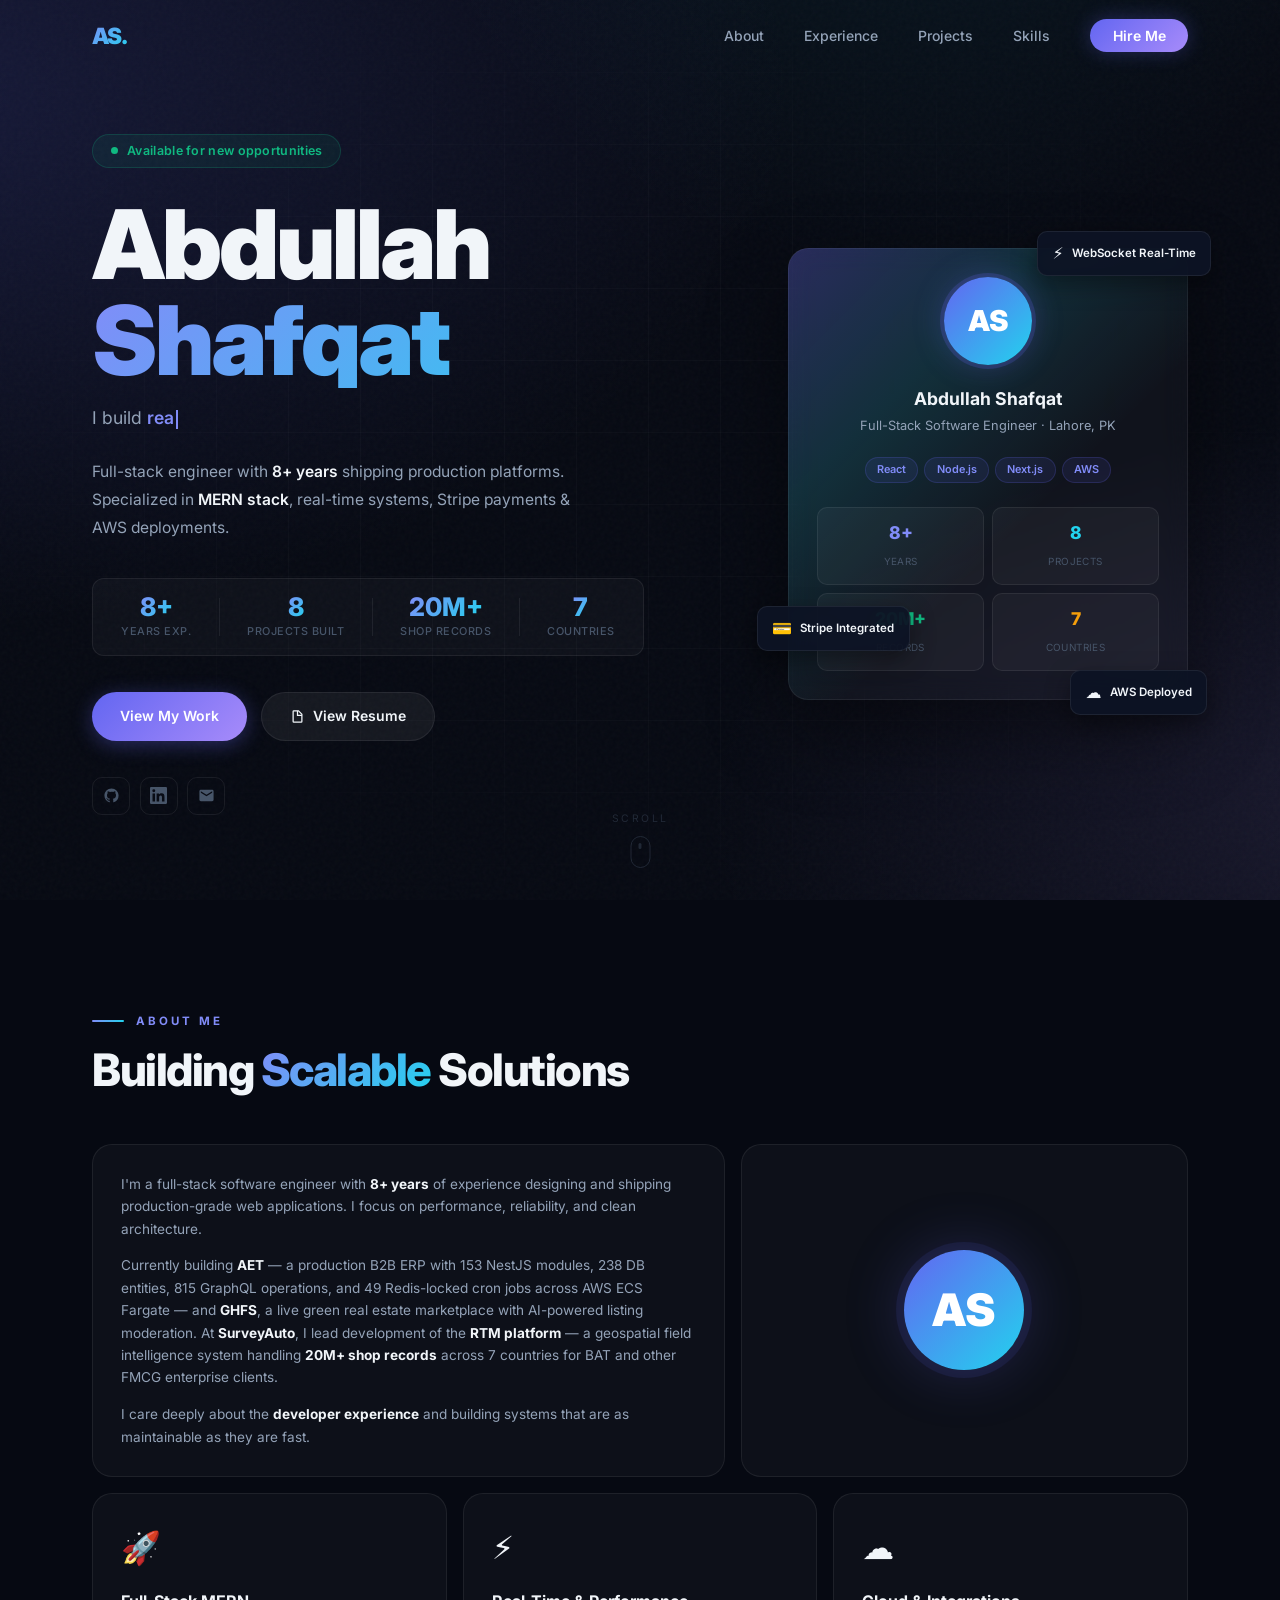
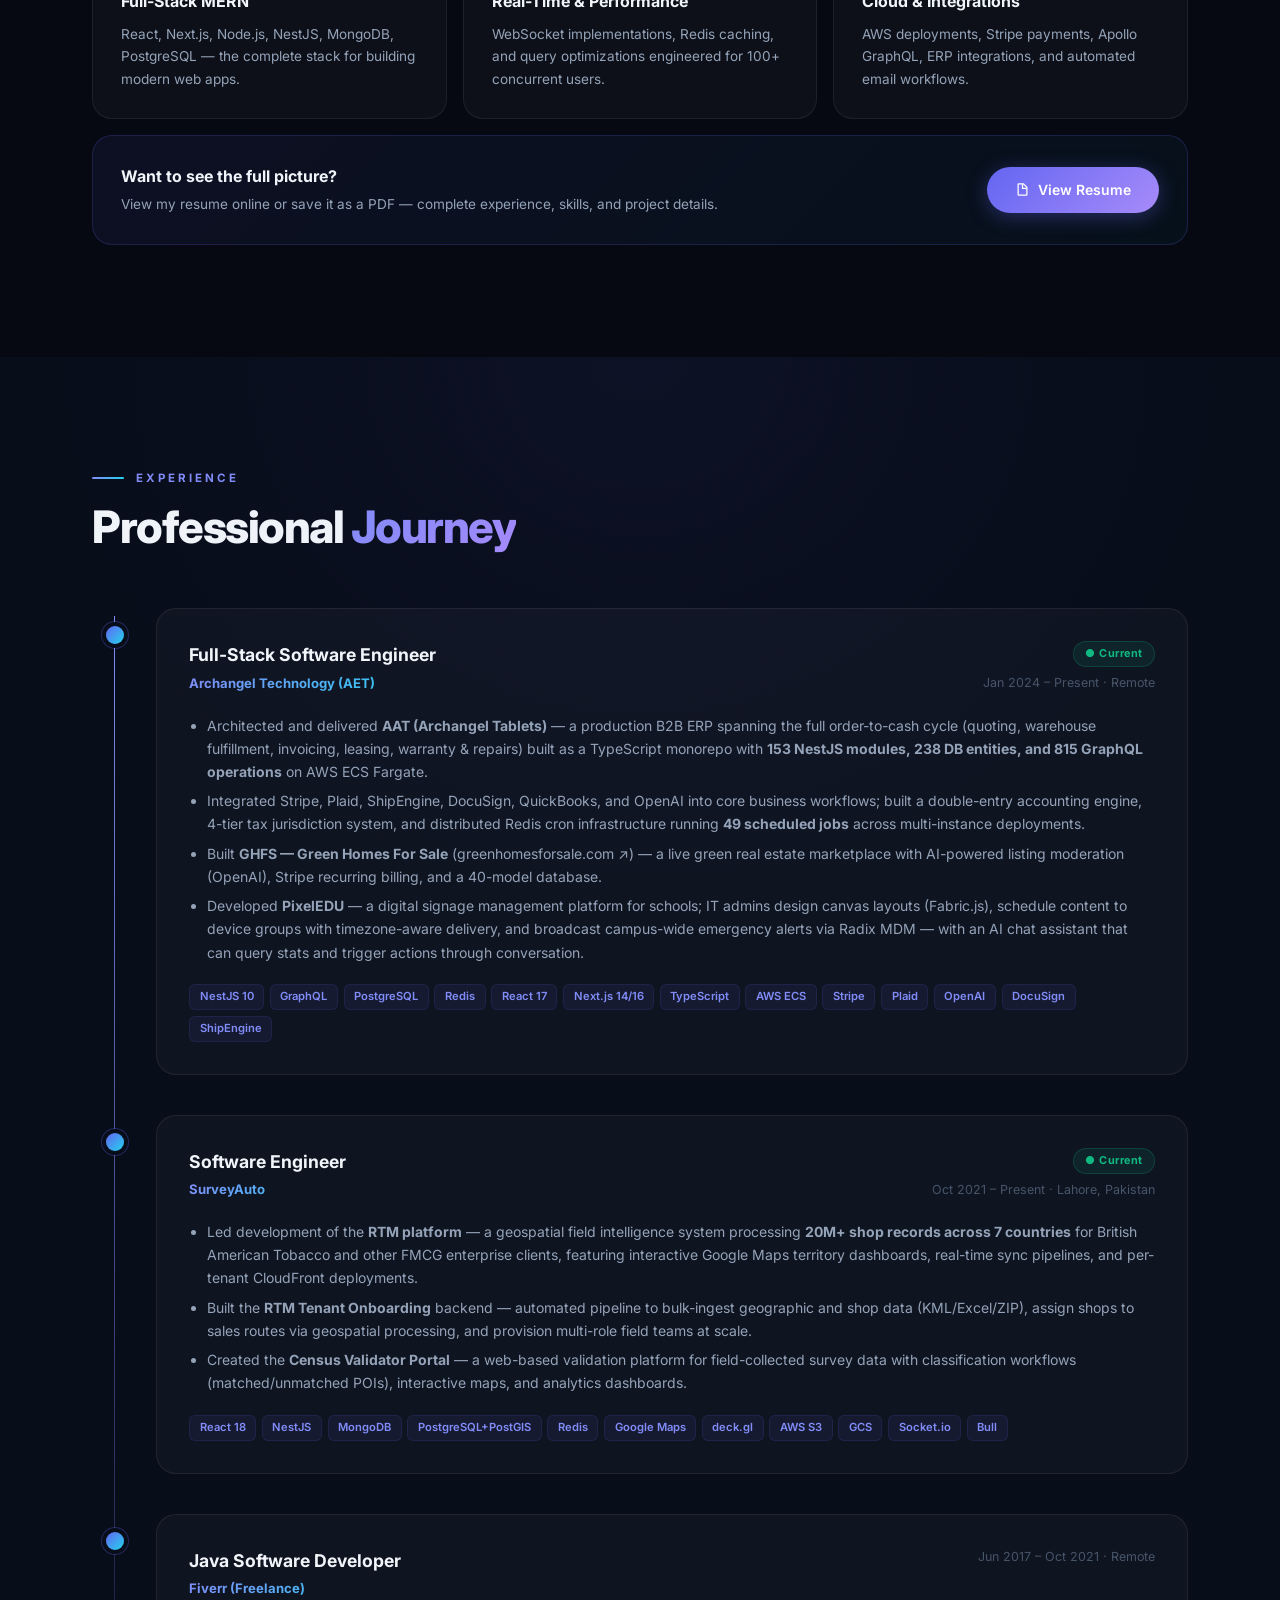
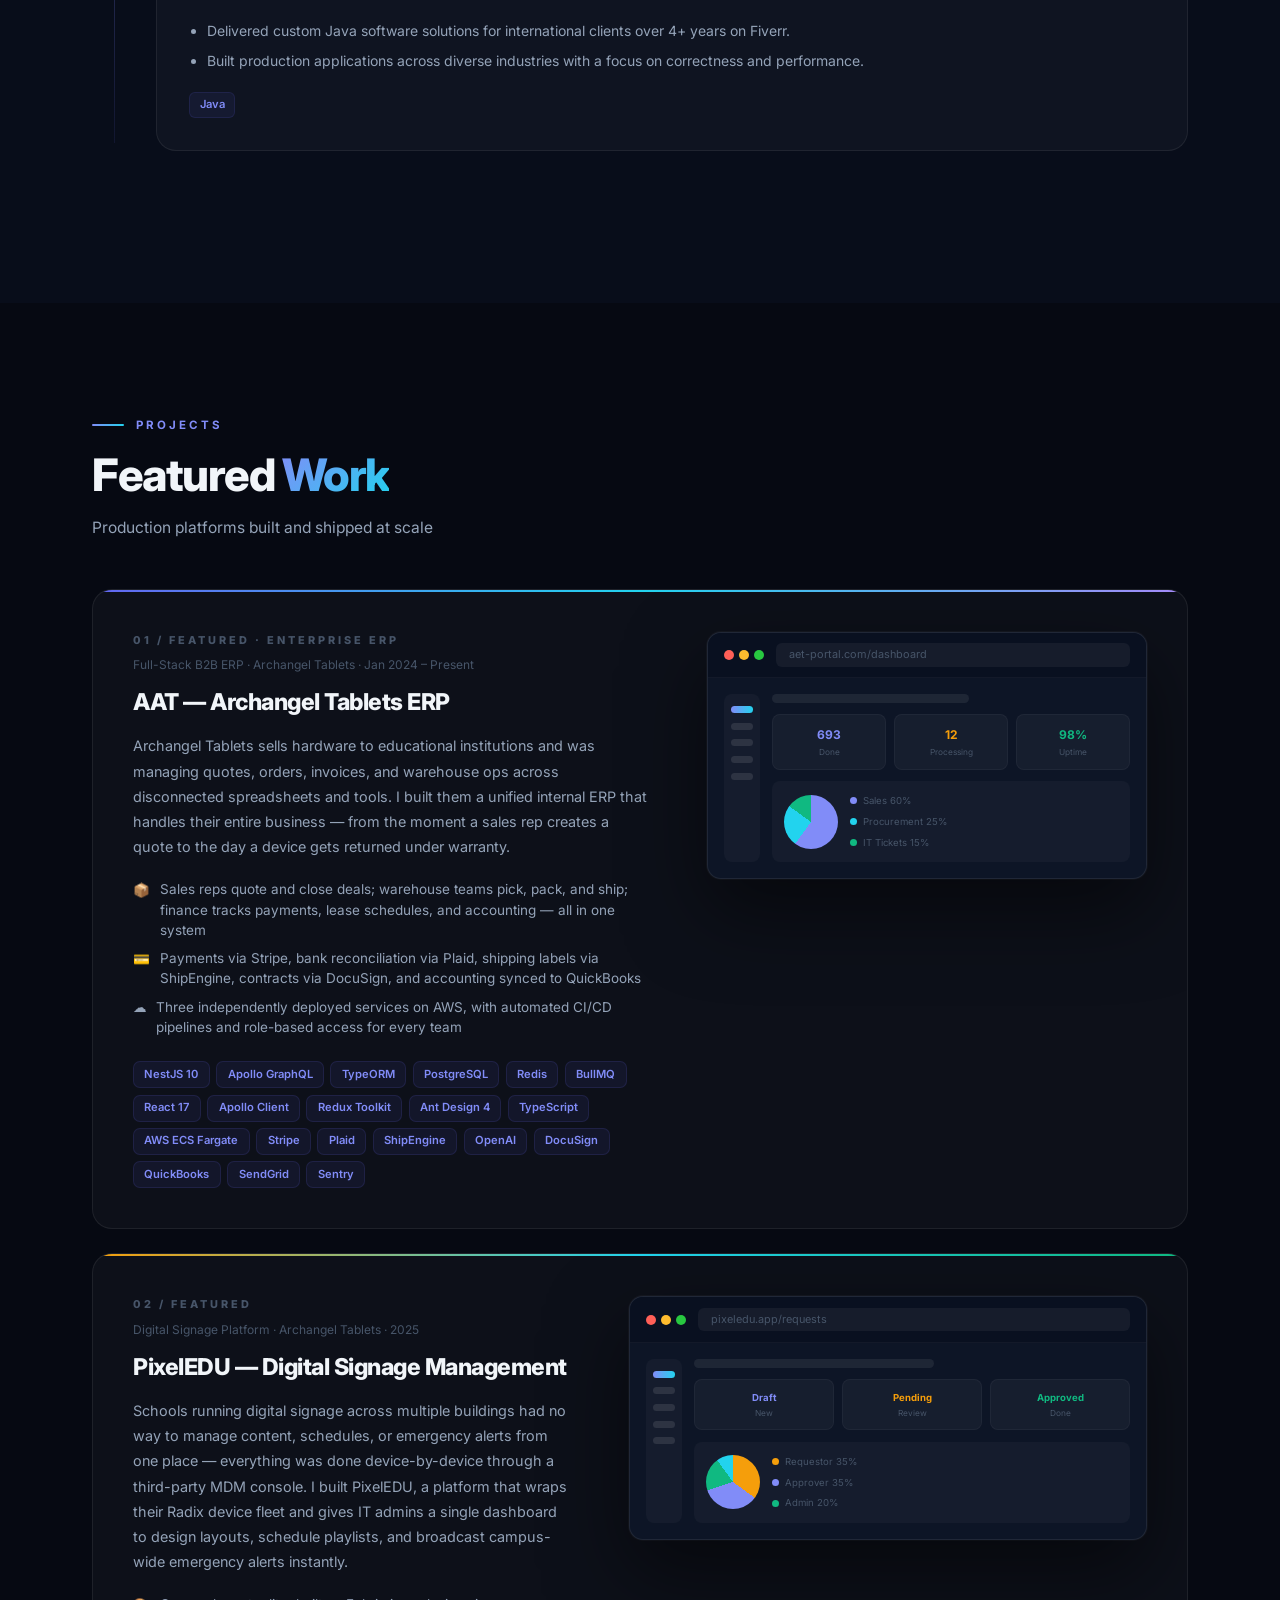
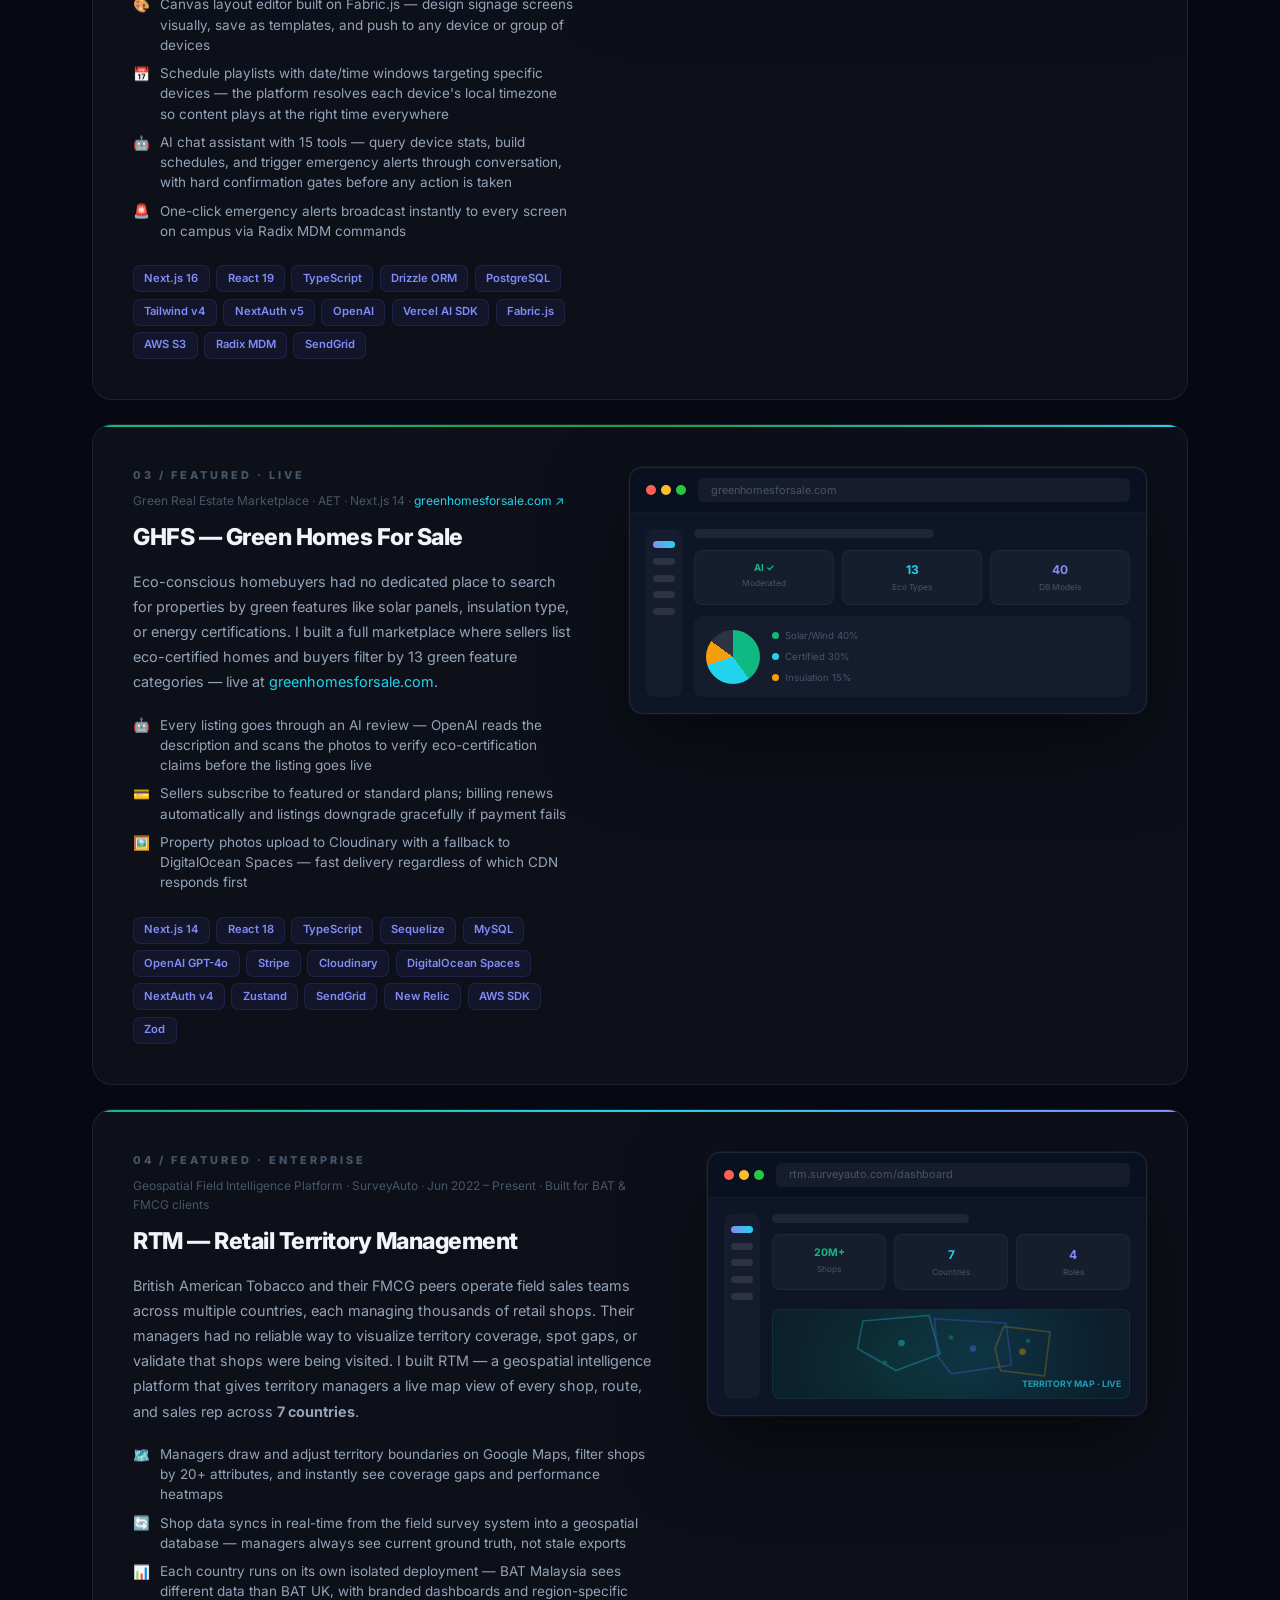
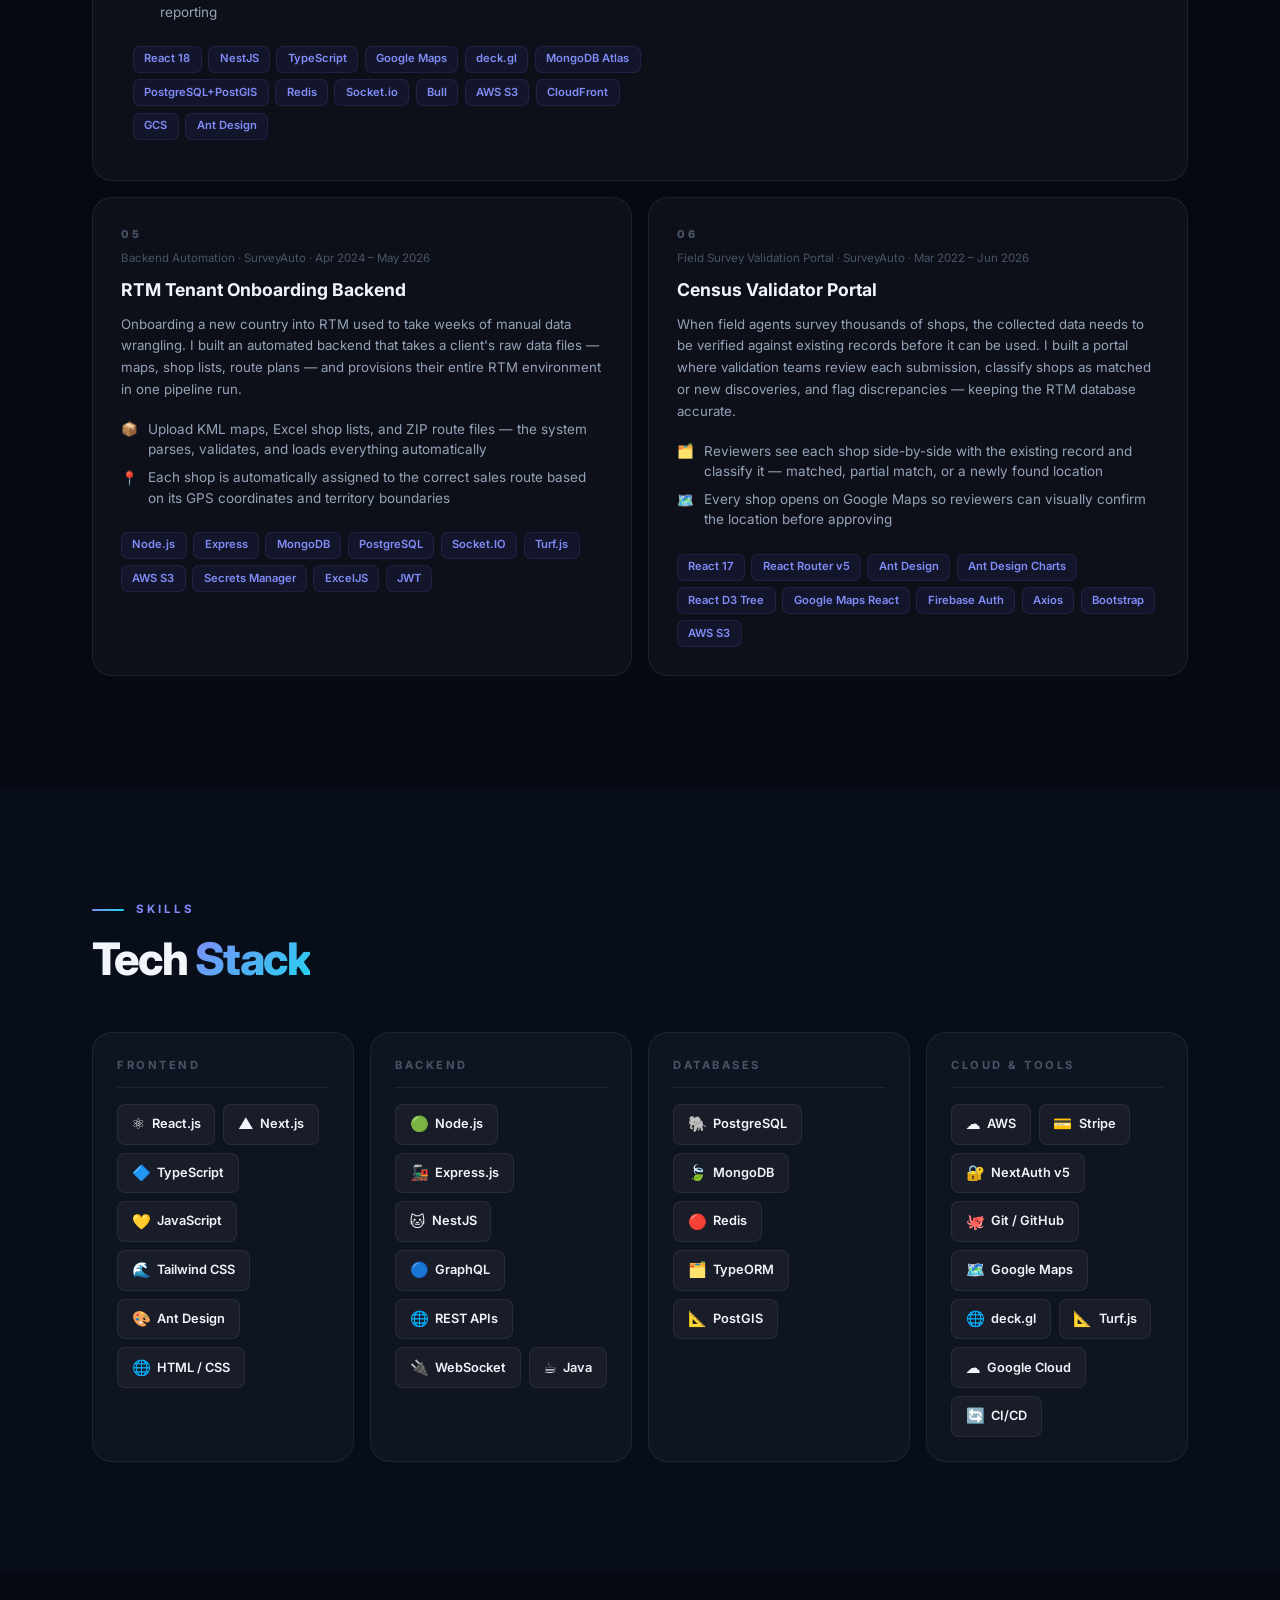
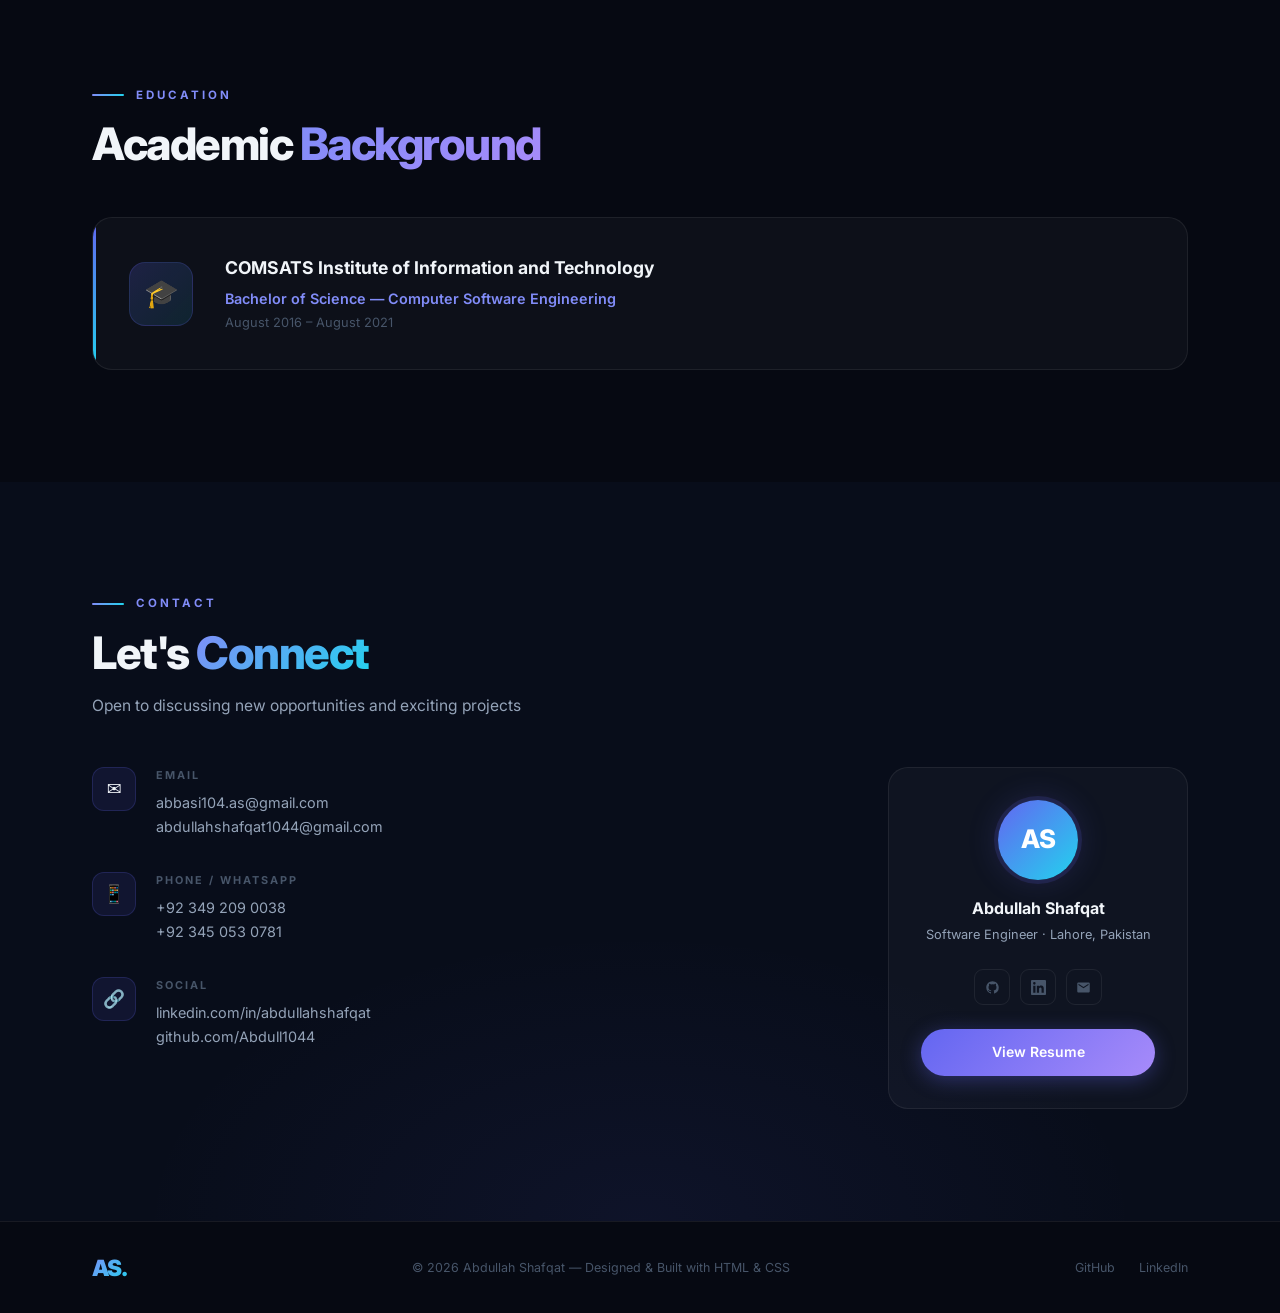
==== commit 4cc51051: "Fix resume button labels: 'Download CV' → 'View Resume' (resume opens in browser, print-to-PDF is in" ====
--- a/index.html
+++ b/index.html
@@ -81,8 +81,8 @@
       <div class="hero-ctas">
         <a href="#projects" class="btn btn-primary">View My Work</a>
         <a href="resume.html" target="_blank" rel="noopener" class="btn btn-ghost">
-          <svg width="15" height="15" viewBox="0 0 24 24" fill="currentColor"><path d="M19 9h-4V3H9v6H5l7 7 7-7zM5 18v2h14v-2H5z"/></svg>
-          Download CV
+          <svg width="15" height="15" viewBox="0 0 24 24" fill="currentColor"><path d="M14 2H6a2 2 0 00-2 2v16a2 2 0 002 2h12a2 2 0 002-2V8l-6-6zm-1 1.5L18.5 9H13V3.5zM6 20V4h5v7h7v9H6z"/></svg>
+          View Resume
         </a>
       </div>
 
@@ -180,11 +180,11 @@
       <div class="bento-card bc-resume" data-animate>
         <div>
           <h4>Want to see the full picture?</h4>
-          <p>Download my resume for the complete experience, skills, and project details.</p>
+          <p>View my resume online or save it as a PDF — complete experience, skills, and project details.</p>
         </div>
         <a href="resume.html" target="_blank" rel="noopener" class="btn btn-primary">
-          <svg width="15" height="15" viewBox="0 0 24 24" fill="currentColor"><path d="M19 9h-4V3H9v6H5l7 7 7-7zM5 18v2h14v-2H5z"/></svg>
-          Download Resume
+          <svg width="15" height="15" viewBox="0 0 24 24" fill="currentColor"><path d="M14 2H6a2 2 0 00-2 2v16a2 2 0 002 2h12a2 2 0 002-2V8l-6-6zm-1 1.5L18.5 9H13V3.5zM6 20V4h5v7h7v9H6z"/></svg>
+          View Resume
         </a>
       </div>
     </div>
@@ -676,7 +676,7 @@
             <svg viewBox="0 0 24 24" fill="currentColor"><path d="M20 4H4c-1.1 0-2 .9-2 2v12c0 1.1.9 2 2 2h16c1.1 0 2-.9 2-2V6c0-1.1-.9-2-2-2zm0 4l-8 5-8-5V6l8 5 8-5v2z"/></svg>
           </a>
         </div>
-        <a href="resume.html" target="_blank" rel="noopener" class="btn btn-primary" style="width:100%;justify-content:center">Download CV</a>
+        <a href="resume.html" target="_blank" rel="noopener" class="btn btn-primary" style="width:100%;justify-content:center">View Resume</a>
       </div>
     </div>
   </div>
